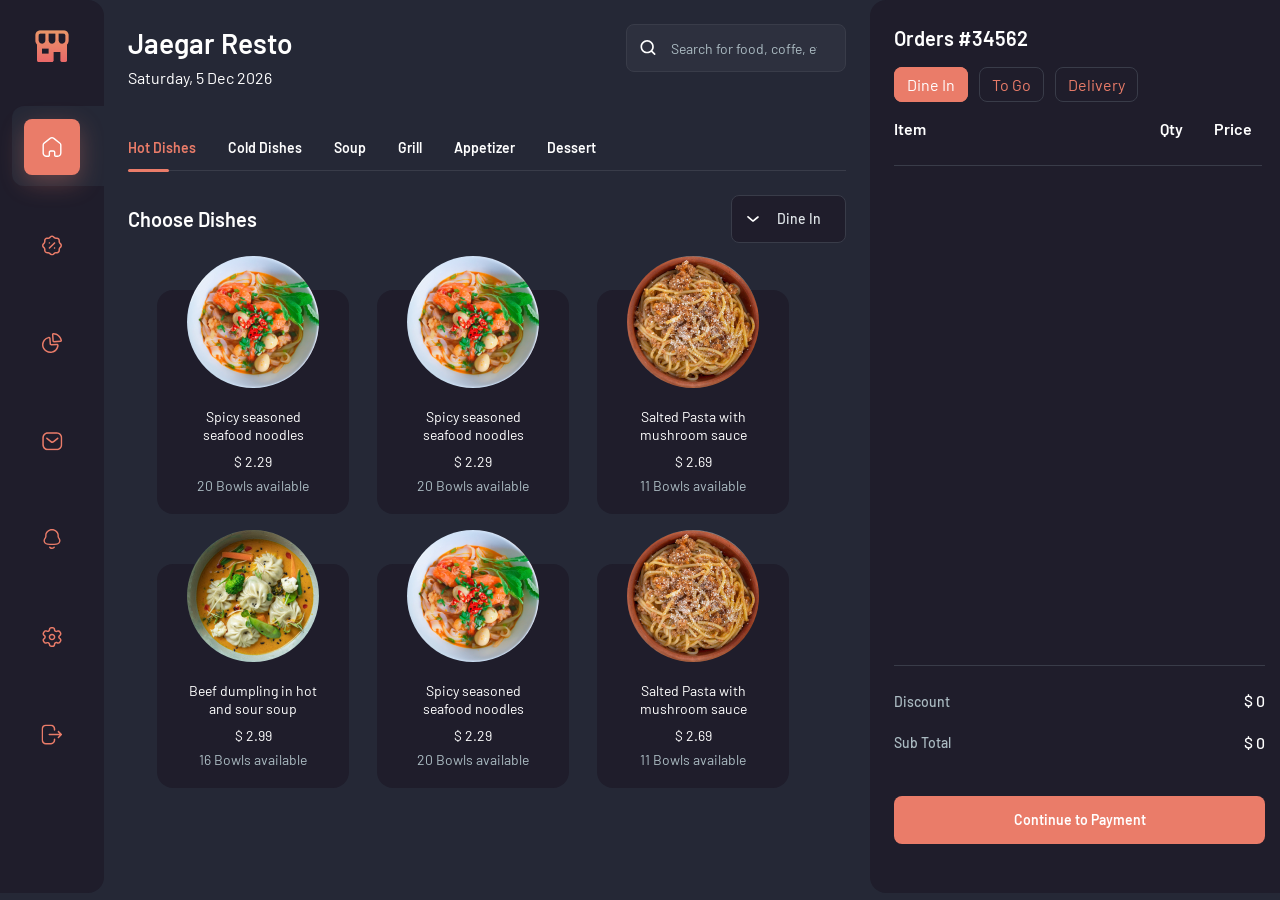
==== index.html @ 4148c961 "Add files via upload" ====
<!DOCTYPE html>
<html lang="en">

<head>
    <meta charset="UTF-8">
    <meta name="viewport" content="width=device-width, initial-scale=1.0">
    <title>Title</title>
    <link rel="stylesheet" href="https://cdnjs.cloudflare.com/ajax/libs/font-awesome/5.15.2/css/all.min.css">
    <link rel="stylesheet" href="css/style.css">
</head>

<body>
    <aside class="side-bar">
        <div id="show-menu" class="show-order__btn show-menu__btn">
            <span>Menu</span>
        </div>
        <div class="side-bar__logo">
            <a class="btn" href="#">
                <img src="images/icons/logo.png" alt="Logo">
            </a>
        </div>
        <nav class="nav">
            <ul class="nav__list">
                <li class="nav__list-item nav-active">
                    <a class="btn side-bar__btn home" href="#home">
                        <svg width="20" height="20" viewBox="0 0 20 20" fill="none" xmlns="http://www.w3.org/2000/svg">
                            <path
                                d="M7.73037 0.788355C9.00037 -0.220645 10.7804 -0.260645 12.0894 0.668355L12.2504 0.788355L18.3394 5.65935C19.0094 6.17835 19.4204 6.94936 19.4904 7.78835L19.5004 7.98935V16.0984C19.5004 18.1884 17.8494 19.8884 15.7804 19.9984H13.7904C12.8394 19.9794 12.0704 19.2394 12.0004 18.3094L11.9904 18.1684V15.3094C11.9904 14.9984 11.7594 14.7394 11.4504 14.6884L11.3604 14.6784H8.68937C8.37037 14.6884 8.11037 14.9184 8.07037 15.2184L8.06037 15.3094V18.1594C8.06037 18.2184 8.04937 18.2884 8.04037 18.3384L8.03037 18.3594L8.01937 18.4284C7.90037 19.2794 7.20037 19.9284 6.33037 19.9894L6.20037 19.9984H4.41037C2.32037 19.9984 0.610366 18.3594 0.500366 16.2984V7.98935C0.509366 7.13835 0.880366 6.34835 1.50037 5.79835L7.73037 0.788355ZM11.3804 1.87835C10.6204 1.26835 9.54037 1.23935 8.74037 1.76835L8.58937 1.87835L2.50937 6.77936C2.16037 7.03835 1.95037 7.42836 1.90037 7.83836L1.88937 7.99835V16.0984C1.88937 17.4284 2.92937 18.5184 4.25037 18.5984H6.20037C6.42037 18.5984 6.61037 18.4494 6.63937 18.2394L6.66037 18.0594L6.67037 18.0084V15.3094C6.67037 14.2394 7.49037 13.3694 8.54037 13.2884H11.3604C12.4294 13.2884 13.2994 14.1094 13.3804 15.1594V18.1684C13.3804 18.3784 13.5304 18.5594 13.7304 18.5984H15.5894C16.9294 18.5984 18.0194 17.5694 18.0994 16.2584L18.1104 16.0984V7.99835C18.0994 7.56936 17.9204 7.16835 17.6104 6.86935L17.4804 6.75835L11.3804 1.87835Z" />
                        </svg>
                    </a>
                </li>
                <li class="nav__list-item">
                    <a class="btn side-bar__btn discount" href="#discount">
                        <svg width="20" height="21" viewBox="0 0 20 21" fill="none" xmlns="http://www.w3.org/2000/svg">
                            <path
                                d="M11.9511 1.71645L12.1334 1.88645L12.8522 2.6052C13.0991 2.85092 13.4229 3.00242 13.7674 3.03646L13.9161 3.04378H14.9441C16.5479 3.04378 17.8594 4.29795 17.951 5.87883L17.9561 6.05578V7.08278C17.9561 7.43258 18.0767 7.76886 18.2943 8.03624L18.3934 8.14645L19.1122 8.86525C20.2437 9.99165 20.2943 11.7929 19.2577 12.98L19.1224 13.1251L18.3941 13.8535C18.1491 14.099 17.9975 14.4231 17.9634 14.7672L17.9561 14.9158V15.9448C17.9561 17.5485 16.702 18.8591 15.1211 18.9507L14.9441 18.9558H13.9161C13.5676 18.9558 13.2309 19.0769 12.9633 19.2951L12.8531 19.3945L12.1352 20.1113C11.01 21.2442 9.20745 21.2944 8.01992 20.2574L7.86577 20.1131L7.14866 19.396C6.90027 19.1494 6.57583 18.9973 6.23232 18.9631L6.0841 18.9558H5.0551C3.45197 18.9558 2.14083 17.7023 2.04922 16.1217L2.0441 15.9448V14.9158C2.0441 14.5678 1.92281 14.2308 1.70472 13.9637L1.60541 13.8537L0.888277 13.1356C-0.244298 12.0094 -0.294536 10.2068 0.742484 9.02044L0.877774 8.87545L1.60389 8.14834C1.85084 7.89963 2.00267 7.57581 2.03676 7.23146L2.0441 7.08278V6.05578L2.04922 5.87885C2.13744 4.35668 3.3566 3.13715 4.87824 3.0489L5.0551 3.04378H6.0841C6.43259 3.04378 6.76936 2.9229 7.0364 2.70572L7.14641 2.60682L7.86457 1.88765C8.99094 0.756177 10.7934 0.706363 11.9511 1.71645ZM9.04152 2.84256L8.9268 2.94674L8.20555 3.66899C7.6883 4.18258 7.00418 4.48966 6.28193 4.53727L6.0841 4.54378H5.0551C4.26754 4.54378 3.61982 5.14793 3.55028 5.91821L3.5441 6.05578V7.08278C3.5441 7.81195 3.2795 8.5131 2.80221 9.06116L2.6668 9.20674L1.93963 9.93491C1.38782 10.4892 1.35569 11.3649 1.84334 11.9589L1.9478 12.0738L2.66706 12.7941C3.18147 13.3097 3.48976 13.995 3.53756 14.7178L3.5441 14.9158V15.9448C3.5441 16.7328 4.14781 17.3801 4.91762 17.4496L5.0551 17.4558H6.0841C6.81189 17.4558 7.51365 17.7207 8.06183 18.198L8.20743 18.3335L8.93075 19.0568C9.48896 19.6119 10.3649 19.6442 10.9584 19.1565L11.0731 19.0521L11.794 18.3322C12.3107 17.8179 12.9952 17.5101 13.7181 17.4623L13.9161 17.4558H14.9441C15.7328 17.4558 16.3804 16.8524 16.4499 16.0823L16.4561 15.9448V14.9158C16.4561 14.1869 16.7209 13.4839 17.1976 12.9383L17.3328 12.7935L18.0603 12.066C18.6121 11.511 18.644 10.6358 18.1571 10.0419L18.0528 9.92711L17.3309 9.20523C16.817 8.68765 16.5102 8.00422 16.4626 7.28094L16.4561 7.08278V6.05578C16.4561 5.26737 15.852 4.61951 15.0817 4.54996L14.9441 4.54378H13.9161C13.1869 4.54378 12.4849 4.27939 11.938 3.80243L11.7928 3.66711L11.1048 2.97734L11.065 2.94031C10.5107 2.38855 9.63484 2.35624 9.04152 2.84256ZM13.0965 13.0424C13.1665 13.1124 13.2265 13.1924 13.2665 13.2824C13.2965 13.3724 13.3165 13.4724 13.3165 13.5724C13.3165 13.6734 13.2965 13.7624 13.2665 13.8524C13.2265 13.9424 13.1665 14.0324 13.0965 14.1024C12.9565 14.2424 12.7665 14.3224 12.5665 14.3224C12.3665 14.3224 12.1765 14.2424 12.0365 14.1024C11.9665 14.0324 11.9165 13.9424 11.8765 13.8524C11.8365 13.7624 11.8165 13.6734 11.8165 13.5724C11.8165 13.4724 11.8365 13.3724 11.8765 13.2824C11.9165 13.1924 11.9665 13.1124 12.0365 13.0424C12.3165 12.7624 12.8165 12.7624 13.0965 13.0424ZM13.1001 7.89915C13.3664 8.16542 13.3906 8.58208 13.1728 8.87569L13.1001 8.95981L7.96013 14.0998C7.66724 14.3927 7.19237 14.3927 6.89947 14.0998C6.63321 13.8335 6.609 13.4169 6.82686 13.1233L6.89947 13.0392L12.0395 7.89915C12.3324 7.60626 12.8072 7.60626 13.1001 7.89915ZM7.9564 7.90278C8.09641 8.04178 8.1764 8.23278 8.1764 8.43278C8.1764 8.53278 8.1664 8.62178 8.1264 8.71278C8.0864 8.80278 8.0264 8.88278 7.9564 8.96278C7.8864 9.03278 7.8064 9.08178 7.7164 9.12178C7.6264 9.16178 7.5264 9.18278 7.4264 9.18278C7.3264 9.18278 7.2364 9.16178 7.1464 9.12178C7.0564 9.08178 6.9664 9.03278 6.8964 8.96278C6.8264 8.88278 6.7764 8.80278 6.7364 8.71278C6.6964 8.62178 6.6764 8.53278 6.6764 8.43278C6.6764 8.33178 6.6964 8.23278 6.7364 8.14278C6.7764 8.05278 6.8264 7.96278 6.8964 7.90278C7.1864 7.62178 7.6764 7.62178 7.9564 7.90278Z" />
                        </svg>
                    </a>
                </li>
                <li class="nav__list-item">
                    <a class="btn side-bar__btn dashboard" href="#dashboard">
                        <svg width="20" height="20" viewBox="0 0 20 20" fill="none" xmlns="http://www.w3.org/2000/svg">
                            <path
                                d="M8.49776 4.7606C8.58545 4.93485 8.63817 5.12392 8.65332 5.32102L9.04185 10.8095C9.04706 10.8847 9.08269 10.9548 9.14085 11.0042C9.18448 11.0413 9.23808 11.0645 9.29801 11.0712L9.35991 11.0724L14.9341 10.7366C15.3867 10.71 15.8305 10.8675 16.1604 11.1719C16.4902 11.4763 16.6768 11.9004 16.6744 12.3912C16.4265 16.0037 13.773 19.0237 10.159 19.8065C6.54503 20.5893 2.83611 18.9474 1.05781 15.7848C0.582292 14.9695 0.261779 14.0778 0.113798 13.1749L0.0664268 12.8359C0.0253023 12.5821 0.00319023 12.3257 0 12.0795L0.00311369 11.8372C0.0133983 8.06546 2.66156 4.80403 6.38809 3.92434L6.64383 3.86807L6.7814 3.84532C7.502 3.74681 8.21097 4.12453 8.49776 4.7606ZM7.01643 5.27813L6.93217 5.28772L6.70369 5.33933C3.73526 6.05477 1.6062 8.61031 1.48796 11.621L1.4828 11.8661C1.47569 12.0525 1.4825 12.2392 1.50499 12.4378L1.53277 12.6408C1.63212 13.495 1.90795 14.3206 2.34914 15.0772C3.81632 17.6863 6.86669 19.0367 9.839 18.3929C12.8113 17.7491 14.9936 15.2653 15.1958 12.3414C15.1958 12.2974 15.1774 12.2552 15.1446 12.225C15.1228 12.2049 15.0959 12.1912 15.0675 12.1851L15.024 12.1817L9.45904 12.5169C8.98938 12.5503 8.52549 12.3992 8.17003 12.0971C7.81456 11.7951 7.59684 11.3669 7.56522 10.91L7.17702 5.42617C7.17632 5.41708 7.17385 5.40822 7.15682 5.37299C7.1315 5.31695 7.07648 5.28131 7.01643 5.27813ZM11.423 0.00105033C15.7084 0.122269 19.3029 3.20162 19.9904 7.34084L20 7.4567L19.9977 7.65855C19.9737 7.95621 19.8538 8.23931 19.6545 8.46677C19.4041 8.75241 19.0477 8.92862 18.6588 8.95674L12.0133 9.39005C11.1615 9.43818 10.4295 8.80509 10.3741 7.97348L9.92986 1.44914L9.9349 1.30295L9.95698 1.13824C10.0162 0.84619 10.1684 0.579378 10.3925 0.376428C10.6739 0.121564 11.0474 -0.0133911 11.423 0.00105033ZM11.4113 1.44902L11.8511 7.87814C11.8537 7.91719 11.888 7.94688 11.9214 7.94502L18.5182 7.51352L18.4854 7.33352C17.8318 4.0802 15.0119 1.66443 11.6287 1.45932L11.4113 1.44902Z" />
                        </svg>
                    </a>
                </li>
                <li class="nav__list-item">
                    <a class="btn side-bar__btn mail" href="#mail">
                        <svg width="21" height="19" viewBox="0 0 21 19" fill="none" xmlns="http://www.w3.org/2000/svg">
                            <path
                                d="M15.3212 0.758057C16.8351 0.775107 18.2761 1.41599 19.3085 2.5315C20.3408 3.64701 20.8745 5.13976 20.7865 6.61703L20.7852 12.854C20.8745 14.3763 20.3408 15.8691 19.3085 16.9846C18.2761 18.1001 16.8351 18.741 15.3127 18.7581H6.25208C3.08255 18.7581 0.795898 16.1965 0.795898 12.8991V6.61703C0.795898 3.31957 3.08255 0.758057 6.25208 0.758057H15.3212ZM15.3043 2.28644H6.25208C3.95869 2.28644 2.31334 4.12961 2.31334 6.61703V12.8991C2.31334 15.3865 3.95869 17.2297 6.25208 17.2297H15.3043C16.4032 17.2173 17.4491 16.7521 18.1985 15.9424C18.9479 15.1327 19.3352 14.0492 19.2691 12.8991L19.2704 6.57194C19.3352 5.46693 18.9479 4.38339 18.1985 3.57368C17.4491 2.76397 16.4032 2.29878 15.3043 2.28644ZM16.8199 6.39642C17.058 6.69598 17.0359 7.12067 16.7841 7.39357L16.7017 7.47061L12.5947 10.7817C11.5972 11.5648 10.219 11.6039 9.17894 10.8956L9.01763 10.7775L4.88316 7.47259C4.55494 7.21022 4.50002 6.72952 4.76051 6.39891C4.99731 6.09837 5.41326 6.02533 5.73353 6.21166L5.82647 6.27537L9.95571 9.57618C10.4187 9.93964 11.0534 9.9676 11.5367 9.66487L11.6542 9.5823L15.7535 6.27736C16.0806 6.01361 16.5581 6.06692 16.8199 6.39642Z" />
                        </svg>
                    </a>
                </li>
                <li class="nav__list-item">
                    <a class="btn side-bar__btn notification" href="#notification">
                        <svg width="18" height="20" viewBox="0 0 18 20" fill="none" xmlns="http://www.w3.org/2000/svg">
                            <path
                                d="M11.608 17.6906C11.9045 17.9321 11.9515 18.3713 11.7129 18.6715C11.5366 18.8935 11.3327 19.0922 11.1167 19.255C10.3891 19.826 9.46401 20.0849 8.5453 19.9754C7.62578 19.8659 6.787 19.3962 6.21459 18.6689C5.9774 18.3676 6.02646 17.9286 6.32418 17.6885C6.62189 17.4484 7.05551 17.4981 7.29271 17.7995C7.63792 18.2381 8.14669 18.523 8.7064 18.5896C9.26691 18.6564 9.83075 18.4986 10.2826 18.1443C10.4158 18.0437 10.5355 17.927 10.6389 17.7969C10.8775 17.4967 11.3114 17.4491 11.608 17.6906ZM2.15213 6.99974L2.16444 6.40391C2.17324 6.14906 2.18686 5.91248 2.20685 5.68096C2.50654 2.44456 5.59565 0 8.96479 0H9.03612C12.4034 0 15.4934 2.44285 15.8034 5.68536C15.8212 5.89148 15.8288 6.07458 15.8311 6.33206L15.832 7.11982C15.8327 7.19158 15.8339 7.25469 15.8358 7.31353L15.845 7.50977L15.8896 7.69688C16.0303 8.21802 16.2776 8.70525 16.6162 9.12821L16.7669 9.30546L16.8286 9.38467C17.2348 9.99168 17.4668 10.698 17.5 11.4587L17.499 11.862C17.4707 12.763 17.1399 13.6331 16.5338 14.3582C15.7311 15.2101 14.6434 15.7393 13.4873 15.8457C10.502 16.1699 7.49 16.1699 4.51296 15.8466C3.34896 15.7346 2.26444 15.2069 1.42663 14.3223C0.808819 13.5691 0.480415 12.6208 0.500904 11.6624L0.50175 11.4242C0.537443 10.6955 0.768036 9.98985 1.16936 9.3802L1.23653 9.29378C1.70525 8.77993 2.02569 8.15105 2.16473 7.47306L2.14969 7.53395L2.15213 6.99974ZM9.03612 1.39535H8.96479C6.26651 1.39535 3.80804 3.34087 3.57967 5.80678C3.56798 5.94228 3.55866 6.08207 3.55137 6.2292L3.53532 6.69559L3.52879 7.61486L3.51441 7.75667C3.32444 8.68301 2.88728 9.54093 2.24929 10.2404L2.29856 10.1833L2.21045 10.3291C2.04539 10.6265 1.9389 10.9495 1.89682 11.2682L1.87935 11.4587L1.87919 11.6774C1.86568 12.3142 2.08086 12.9356 2.45369 13.3931C3.02881 13.9985 3.80682 14.377 4.65168 14.4583C7.53928 14.7719 10.4527 14.7719 13.3514 14.4572C14.1871 14.3802 14.9645 14.002 15.5084 13.4267C15.92 12.933 16.1375 12.3097 16.1216 11.6536L16.1224 11.4901C16.1013 11.0186 15.951 10.5613 15.6873 10.1672L15.7026 10.1926L15.5647 10.0309C15.0893 9.44409 14.744 8.76351 14.5517 8.03396L14.4868 7.75818L14.4739 7.66551C14.4642 7.53013 14.4585 7.40982 14.4555 7.26514L14.4528 6.3605C14.4509 6.13044 14.4447 5.97558 14.4307 5.81326C14.1944 3.34075 11.7336 1.39535 9.03612 1.39535Z" />
                        </svg>
                    </a>
                </li>
                <li class="nav__list-item">
                    <a class="btn side-bar__btn settings" href="#settings">
                        <svg width="20" height="20" viewBox="0 0 20 20" fill="none" xmlns="http://www.w3.org/2000/svg">
                            <path
                                d="M10.6161 2.17992e-07C11.3251 -0.000285658 12.0041 0.280614 12.4983 0.77871C12.9925 1.27681 13.2599 1.94968 13.2383 2.57766L13.2468 2.72535C13.2641 2.87079 13.3124 3.01116 13.3908 3.14054C13.5435 3.39567 13.7935 3.58081 14.0857 3.65514C14.3779 3.72947 14.6882 3.68688 14.9821 3.51839L15.146 3.4355C16.3759 2.86897 17.8511 3.31918 18.5333 4.47928L19.1465 5.52174C19.1627 5.54922 19.1769 5.57762 19.1892 5.60674L19.2461 5.71842C19.7945 6.86519 19.4043 8.22927 18.3624 8.92228L18.1051 9.08068C17.9706 9.17256 17.8585 9.29258 17.7742 9.43678C17.6218 9.69291 17.58 9.99795 17.658 10.2844C17.736 10.5708 17.9272 10.8149 18.2174 10.9793L18.3843 11.0841C18.8887 11.4297 19.253 11.9391 19.4119 12.523C19.5912 13.1817 19.495 13.8833 19.1399 14.4804L18.4803 15.557L18.3808 15.7089C17.6058 16.8008 16.1011 17.1344 14.9527 16.485L14.8166 16.4163C14.6746 16.3541 14.5214 16.3199 14.382 16.316C14.0786 16.3146 13.7872 16.432 13.5727 16.6422C13.3582 16.8524 13.2383 17.1379 13.2391 17.4698L13.231 17.6414C13.12 18.9703 11.9845 20 10.6164 20H9.38106C7.93219 20 6.75765 18.8493 6.75912 17.4753L6.75063 17.3277C6.73337 17.1822 6.68504 17.0418 6.6027 16.9057C6.45336 16.65 6.20591 16.4633 5.91538 16.3871C5.62484 16.3109 5.31529 16.3516 5.01565 16.5213L4.83762 16.6084C4.2746 16.8565 3.63953 16.9023 3.04445 16.7366C2.37306 16.5497 1.80539 16.1083 1.47412 15.5224L0.83679 14.4442L0.751966 14.2844C0.171573 13.0841 0.626514 11.6412 1.78115 10.9875L1.88645 10.9228C2.19491 10.7137 2.37987 10.3688 2.37987 10C2.37987 9.59896 2.16149 9.22838 1.77948 9.01151L1.62449 8.91408C0.510007 8.15476 0.169493 6.68049 0.859895 5.50696L1.50918 4.46166C2.23128 3.23376 3.83155 2.81017 5.06235 3.50171L5.19559 3.5713C5.33141 3.63238 5.47895 3.6648 5.62101 3.66628C6.24742 3.66634 6.75775 3.17352 6.76724 2.54181L6.77575 2.3478C6.82704 1.74716 7.09307 1.1827 7.52796 0.754574C8.01861 0.27155 8.6855 2.17992e-07 9.38106 2.17992e-07H10.6161ZM10.6164 1.44774H9.38106C9.07863 1.44774 8.78866 1.56581 8.57533 1.77582C8.38625 1.96196 8.27058 2.20741 8.25028 2.43661L8.23685 2.7415C8.13339 4.07087 6.99969 5.11416 5.61326 5.11398C5.25588 5.11034 4.90355 5.03293 4.54427 4.87026L4.3519 4.77085C3.8038 4.46315 3.1049 4.64815 2.78057 5.19925L2.13128 6.24455C1.83377 6.75044 1.98256 7.39466 2.44324 7.70925L2.70395 7.871C3.42196 8.34666 3.85754 9.14295 3.85754 10C3.85754 10.8446 3.43413 11.634 2.70219 12.1296L2.54639 12.2256C2.03354 12.5163 1.83562 13.144 2.07398 13.6383L2.13027 13.7449L2.75952 14.8084C2.90728 15.0696 3.1552 15.2624 3.44842 15.344C3.70831 15.4164 3.98569 15.3964 4.20208 15.3018L4.3108 15.2497C4.91096 14.9066 5.62614 14.8126 6.29737 14.9886C6.96861 15.1645 7.54028 15.5959 7.87937 16.1768C8.06179 16.478 8.17721 16.8132 8.2219 17.1985L8.24205 17.552C8.30426 18.1145 8.79047 18.5523 9.38106 18.5523H10.6164C11.2137 18.5523 11.7099 18.1023 11.7565 17.5511L11.7621 17.4421C11.7588 16.7585 12.0345 16.1019 12.5279 15.6185C13.0212 15.1351 13.6914 14.865 14.4053 14.8686C14.7556 14.8778 15.1004 14.9547 15.4528 15.11L15.7687 15.2682C16.2647 15.4814 16.8529 15.3258 17.1511 14.9067L17.2236 14.7957L17.868 13.7436C18.0203 13.4875 18.0621 13.1824 17.9841 12.896C17.915 12.6422 17.7566 12.4207 17.5645 12.2882L17.2922 12.1195C16.7716 11.7748 16.3932 11.2563 16.2302 10.6574C16.0509 9.99866 16.1471 9.29707 16.4946 8.71262C16.6849 8.38716 16.9464 8.10733 17.2873 7.87532L17.448 7.77613C17.9601 7.4827 18.1578 6.85504 17.9212 6.35884L17.8505 6.22529L17.8378 6.19726L17.253 5.20208C16.9764 4.73175 16.4008 4.52853 15.9125 4.6891L15.8015 4.73265L15.6983 4.78415C15.1001 5.12941 14.3863 5.22736 13.7143 5.05641C13.0423 4.88546 12.4673 4.45965 12.1181 3.87616C11.9357 3.57504 11.8203 3.23984 11.7756 2.85454L11.7624 2.60249C11.7713 2.29923 11.6546 2.00536 11.4387 1.78783C11.2229 1.57029 10.9264 1.44774 10.6164 1.44774ZM10.0032 6.73182C11.8455 6.73182 13.339 8.19503 13.339 10C13.339 11.805 11.8455 13.2682 10.0032 13.2682C8.16095 13.2682 6.66748 11.805 6.66748 10C6.66748 8.19503 8.16095 6.73182 10.0032 6.73182ZM10.0032 8.17956C8.97705 8.17956 8.14516 8.9946 8.14516 10C8.14516 11.0054 8.97705 11.8204 10.0032 11.8204C11.0294 11.8204 11.8613 11.0054 11.8613 10C11.8613 8.9946 11.0294 8.17956 10.0032 8.17956Z" />
                        </svg>
                    </a>
                </li>
                <li class="nav__list-item">
                    <a class="btn side-bar__btn logout" href="#logout">
                        <svg width="21" height="21" viewBox="0 0 21 21" fill="none" xmlns="http://www.w3.org/2000/svg">
                            <path
                                d="M9.33097 0.0214844C11.7102 0.0214844 13.6521 1.89542 13.7611 4.24772L13.766 4.45648V5.38948C13.766 5.8037 13.4302 6.13948 13.016 6.13948C12.6363 6.13948 12.3225 5.85733 12.2728 5.49125L12.266 5.38948V4.45648C12.266 2.89358 11.044 1.61575 9.50341 1.52647L9.33097 1.52148H4.45597C2.89392 1.52148 1.61623 2.74362 1.52696 4.28406L1.52197 4.45648V15.5865C1.52197 17.1493 2.74388 18.4272 4.28363 18.5165L4.45597 18.5215H9.34097C10.8983 18.5215 12.172 17.3039 12.261 15.7693L12.266 15.5975V14.6545C12.266 14.2403 12.6018 13.9045 13.016 13.9045C13.3957 13.9045 13.7095 14.1866 13.7591 14.5527L13.766 14.6545V15.5975C13.766 17.9687 11.8992 19.9046 9.55533 20.0164L9.34097 20.0215H4.45597C2.07753 20.0215 0.135813 18.1474 0.0267998 15.7952L0.0219727 15.5865V4.45648C0.0219727 2.07743 1.89573 0.135347 4.24728 0.0263125L4.45597 0.0214844H9.33097ZM17.326 6.50234L17.4103 6.57478L20.3383 9.48978C20.3647 9.51594 20.3878 9.54256 20.409 9.57073L20.3383 9.48978C20.3689 9.52019 20.3963 9.55258 20.4205 9.58653C20.4376 9.61028 20.4533 9.63538 20.4676 9.66142C20.4702 9.66648 20.4728 9.67145 20.4754 9.67645C20.4881 9.70042 20.4993 9.72529 20.5092 9.75084C20.5132 9.76202 20.5173 9.77334 20.5211 9.78473C20.5284 9.80575 20.5345 9.8274 20.5397 9.84942C20.5421 9.86118 20.5445 9.87286 20.5467 9.88457C20.5508 9.90501 20.5538 9.9261 20.5559 9.94745C20.557 9.96231 20.558 9.97701 20.5586 9.99174C20.5593 10.0016 20.5595 10.0115 20.5595 10.0214L20.5586 10.0497C20.5581 10.0651 20.557 10.0805 20.5555 10.0958L20.5595 10.0214C20.5595 10.0682 20.5552 10.1141 20.547 10.1585C20.5445 10.1696 20.5421 10.1814 20.5394 10.193C20.5343 10.2162 20.5279 10.2387 20.5205 10.2607C20.5167 10.2709 20.513 10.2813 20.509 10.2915C20.4997 10.3164 20.4889 10.3405 20.4769 10.3639C20.4739 10.3692 20.4708 10.3751 20.4675 10.381C20.4331 10.4443 20.39 10.5015 20.3398 10.5517L20.3384 10.5527L17.4104 13.4687C17.1169 13.761 16.642 13.76 16.3498 13.4665C16.084 13.1997 16.0607 12.783 16.2791 12.4898L16.3519 12.4059L17.991 10.7705L7.76847 10.7714C7.35426 10.7714 7.01847 10.4356 7.01847 10.0214C7.01847 9.64169 7.30063 9.32789 7.6667 9.27823L7.76847 9.27139L17.993 9.27048L16.352 7.63779C16.0852 7.37212 16.06 6.95551 16.2772 6.66142L16.3497 6.57714C16.6153 6.31028 17.0319 6.28514 17.326 6.50234Z" />
                        </svg>
                    </a>
                </li>
            </ul>
        </nav>
    </aside>
    <main class="main">
        <div class="main__container">
            <div class="overlay">
            </div>
            <section class="main-home">
                <div class="main-home__wrapper">
                    <header class="header">
                        <div class="header__top">
                            <div class="header-info">
                                <h1 class="title">
                                    Jaegar Resto
                                </h1>
                                <p class="date" id="date">
                                    Tuesday, 2 Feb 2021
                                </p>
                            </div>
                            <div class="search-bar">
                                <input class="form-element" id="search" type="search"
                                    placeholder="Search for food, coffe, etc...">
                                <label for="search">
                                    <svg width="16" height="15" viewBox="0 0 16 15" fill="none" xmlns="http://www.w3.org/2000/svg">
                                        <path fill-rule="evenodd" clip-rule="evenodd" d="M2.16667 6.66667C2.16667 3.90917 4.40917 1.66667 7.16667 1.66667C9.92417 1.66667 12.1667 3.90917 12.1667 6.66667C12.1667 9.42417 9.92417 11.6667 7.16667 11.6667C4.40917 11.6667 2.16667 9.42417 2.16667 6.66667ZM15.2558 13.5775L12.4267 10.7475C13.3042 9.61917 13.8333 8.205 13.8333 6.66667C13.8333 2.99083 10.8425 0 7.16667 0C3.49083 0 0.5 2.99083 0.5 6.66667C0.5 10.3425 3.49083 13.3333 7.16667 13.3333C8.705 13.3333 10.1192 12.8042 11.2475 11.9267L14.0775 14.7558C14.24 14.9183 14.4533 15 14.6667 15C14.88 15 15.0933 14.9183 15.2558 14.7558C15.5817 14.43 15.5817 13.9033 15.2558 13.5775Z"/>
                                    </svg>
                                </label>
                            </div>
                        </div>
                    </header>
                    <div class="tabs__wrapper">
                        <ul class="home-tabs">
                            <li class="home-tab tab-active" data-type="hot">
                                Hot Dishes
                            </li>
                            <li class="home-tab" data-type="cold">
                                Cold Dishes
                            </li>
                            <li class="home-tab" data-type="soup">
                                Soup
                            </li>
                            <li class="home-tab" data-type="grill">
                                Grill
                            </li>
                            <li class="home-tab" data-type="appetizer">
                                Appetizer
                            </li>
                            <li class="home-tab" data-type="dessert">
                                Dessert
                            </li>
                        </ul>
                    </div>

                    <div class="main-content__top">
                        <h2 class="main-content__title">
                            Choose Dishes
                        </h2>
                        <div class="dropdown menu-dropdown">
                            <button id="menu-dropdown" class="dropdown-btn form-element">
                                <svg width="12" height="6" viewBox="0 0 12 6" fill="none"
                                    xmlns="http://www.w3.org/2000/svg">
                                    <path fill-rule="evenodd" clip-rule="evenodd"
                                        d="M5.99976 5.83328C5.80976 5.83328 5.62059 5.76911 5.46643 5.63995L0.466428 1.47328C0.113095 1.17911 0.0647615 0.653279 0.359761 0.299946C0.653928 -0.0533876 1.17893 -0.100888 1.53309 0.193279L6.00893 3.92328L10.4773 0.327446C10.8356 0.0391124 11.3606 0.0957791 11.6489 0.454113C11.9373 0.812446 11.8806 1.33661 11.5223 1.62578L6.52226 5.64911C6.36976 5.77161 6.18476 5.83328 5.99976 5.83328Z" />
                                </svg>
                                <span>Dine In</span>
                            </button>
                            <div class="dropdown__content">
                                <button class="dropdown__item">Dine In</button>
                                <button class="dropdown__item">To Go</button>
                                <button class="dropdown__item">Delivery</button>
                            </div>
                        </div>
                    </div>
                    <div class="main-content__bottom" id="content">
                        <div class="content-card" data-art="101">
                            <img src="images/card-1.png" alt="food">
                            <h3 class="card-title">Spicy seasoned seafood noodles</h3>
                            <p class="card-price">$ 2.29</p>
                            <div class="card-left"><span>20</span> Bowls available</div>
                            <button class="btn content-card__btn content-card__btn-add">Add to order</button>
                        </div>
                        <div class="content-card" data-art="101">
                            <img src="images/card-1.png" alt="food">
                            <h3 class="card-title">Spicy seasoned seafood noodles</h3>
                            <p class="card-price">$ 2.29</p>
                            <div class="card-left"><span>20</span> Bowls available</div>
                            <button class="btn content-card__btn content-card__btn-add">Add to order</button>
                        </div>
                        <div class="content-card" data-art="201">
                            <img src="images/card-2.png" alt="food">
                            <h3 class="card-title">Salted Pasta with mushroom sauce</h3>
                            <p class="card-price">$ 2.69</p>
                            <div class="card-left"><span>11</span> Bowls available</div>
                            <button class="btn content-card__btn content-card__btn-add">Add to order</button>
                        </div>
                        <div class="content-card" data-art="301">
                            <img src="images/card-3.png" alt="food">
                            <h3 class="card-title">Beef dumpling in hot and sour soup</h3>
                            <p class="card-price">$ 2.99</p>
                            <div class="card-left"><span>16</span> Bowls available</div>
                            <button class="btn content-card__btn content-card__btn-add">Add to order</button>
                        </div>
                        <div class="content-card" data-art="101">
                            <img src="images/card-1.png" alt="food">
                            <h3 class="card-title">Spicy seasoned seafood noodles</h3>
                            <p class="card-price">$ 2.29</p>
                            <div class="card-left"><span>20</span> Bowls available</div>
                            <button class="btn content-card__btn content-card__btn-add">Add to order</button>
                        </div>
                        <div class="content-card" data-art="201">
                            <img src="images/card-2.png" alt="food">
                            <h3 class="card-title">Salted Pasta with mushroom sauce</h3>
                            <p class="card-price">$ 2.69</p>
                            <div class="card-left"><span>11</span> Bowls available</div>
                            <button class="btn content-card__btn content-card__btn-add">Add to order</button>
                        </div>
                        <div class="content-card" data-art="301">
                            <img src="images/card-3.png" alt="food">
                            <h3 class="card-title">Beef dumpling in hot and sour soup</h3>
                            <p class="card-price">$ 2.99</p>
                            <div class="card-left"><span>16</span> Bowls available</div>
                            <button class="btn content-card__btn content-card__btn-add">Add to order</button>
                        </div>
                        <div class="content-card" data-art="101">
                            <img src="images/card-1.png" alt="food">
                            <h3 class="card-title">Spicy seasoned seafood noodles</h3>
                            <p class="card-price">$ 2.29</p>
                            <div class="card-left"><span>20</span> Bowls available</div>
                            <button class="btn content-card__btn content-card__btn-add">Add to order</button>
                        </div>
                        <div class="content-card" data-art="201">
                            <img src="images/card-2.png" alt="food">
                            <h3 class="card-title">Salted Pasta with mushroom sauce</h3>
                            <p class="card-price">$ 2.69</p>
                            <div class="card-left"><span>11</span> Bowls available</div>
                            <button class="btn content-card__btn content-card__btn-add">Add to order</button>
                        </div>
                        <div class="content-card" data-art="301">
                            <img src="images/card-3.png" alt="food">
                            <h3 class="card-title">Beef dumpling in hot and sour soup</h3>
                            <p class="card-price">$ 2.99</p>
                            <div class="card-left"><span>16</span> Bowls available</div>
                            <button class="btn content-card__btn content-card__btn-add">Add to order</button>
                        </div>
                    </div>
                </div>
                <div class="order">
                    <div id="show-order" class="show-order__btn">
                        <span>My Order</span>
                    </div>
                    <div class="order__wrapper">
                        <div class="order__header">
                            <div id="order__header-title" class="order__header-title">
                                Orders #34562
                            </div>
                            <form class="order__header-selectors">
                                <label class="order__header-selector">
                                    <input type="radio" name="orderType" data-order-type="Dine In" checked>
                                    <span class="btn order-selector__btn">Dine In</span>
                                </label>
                                <label class="order__header-selector">
                                    <input type="radio" data-order-type="To Go" name="orderType">
                                    <span class="btn order-selector__btn">To Go</span>
                                </label>
                                <label class="order__header-selector">
                                    <input type="radio" data-order-type="Delivery" name="orderType">
                                    <span class="btn order-selector__btn">Delivery</span>
                                </label>
                            </form>
                            <div class="order__header-names">
                                <p class="order__header-name">Item</p>
                                <p class="order__header-name">Qty</p>
                                <p class="order__header-name">Price</p>
                            </div>
                        </div>

                        <div class="order__header order__header-payment">
                            <h2 class="order__header-title">
                                Confirmation
                            </h2>
                            <h2 class="order__header-subtitle">
                                Orders #34562
                            </h2>
                        </div>

                        <ul class="order-content">
                            <!-- <li class="order-content__item">
                                <div class="order-content__item-left">
                                    <div class="order-content__item-inner">
                                        <div class="order-content__item-info">
                                            <img src="images/card-1.png" alt="">
                                            <h3 class="order-content__item-info__title">
                                                Spicy seasoned sea...
                                            </h3>
                                            <small class="order-content__item-info__price">
                                                $ 2.29
                                            </small>
                                        </div>
                                        <div class="form-element order-content__item-capacity">
                                            2
                                        </div>
                                    </div>
                                    <div class="order-content__item-notice">
                                        <textarea class="form-element" type="text"
                                            placeholder="Order Note..."></textarea>
                                    </div>
                                </div>
                                <div class="order-content__item-right">
                                    <p class="order-content__item-total">
                                        $ 4,58
                                    </p>
                                    <button class="btn delete-btn">
                                        <svg width="16" height="18" viewBox="0 0 16 18" fill="none"
                                            xmlns="http://www.w3.org/2000/svg">
                                            <path
                                                d="M13.7325 6.26564L13.8153 6.26677C14.1229 6.2922 14.3587 6.54759 14.375 6.855L14.3671 7.02641L14.105 10.2358L13.8301 13.3678C13.7719 13.993 13.7198 14.5204 13.6749 14.9355C13.5187 16.3823 12.5796 17.2769 11.1638 17.3034C8.95781 17.3441 6.83731 17.3437 4.7781 17.2992C3.40331 17.2703 2.47805 16.366 2.32462 14.9414L2.21858 13.8918L2.03328 11.8558L1.84347 9.62168L1.62643 6.93986C1.59946 6.59578 1.84959 6.29442 2.18512 6.26676C2.49269 6.2414 2.76525 6.45483 2.82932 6.7556L2.85426 7.0014L3.05805 9.51556L3.28057 12.1215C3.38038 13.2496 3.46695 14.1626 3.53622 14.804C3.62365 15.6158 4.05115 16.0336 4.80343 16.0494C6.84654 16.0936 8.95123 16.094 11.1417 16.0535C11.9398 16.0386 12.374 15.6249 12.4633 14.7978L12.5689 13.7538C12.5998 13.4321 12.6328 13.0769 12.6678 12.691L12.8905 10.1281L13.1588 6.83954C13.1836 6.52414 13.4327 6.28238 13.7325 6.26564ZM1.10949 4.82428C0.772879 4.82428 0.5 4.54445 0.5 4.19926C0.5 3.88283 0.729294 3.62133 1.02679 3.57994L1.10949 3.57423H3.76476C4.0803 3.57423 4.35654 3.36602 4.45535 3.06604L4.47953 2.9734L4.68587 1.92106C4.86759 1.2241 5.45767 0.72787 6.14916 0.671902L6.27993 0.666626H9.7199C10.4229 0.666626 11.0436 1.12186 11.2826 1.82528L11.3228 1.96003L11.5203 2.97315C11.5822 3.29056 11.8354 3.52762 12.1417 3.5681L12.2351 3.57423H14.8905C15.2271 3.57423 15.5 3.85406 15.5 4.19926C15.5 4.51568 15.2707 4.77719 14.9732 4.81857L14.8905 4.82428H1.10949ZM9.7199 1.91667H6.27993C6.10892 1.91667 5.95691 2.01931 5.89377 2.14831L5.87235 2.20499L5.67483 3.21861C5.65067 3.34233 5.61566 3.46146 5.57093 3.57506L10.429 3.57522C10.4011 3.50434 10.377 3.43132 10.3569 3.35636L10.325 3.21836L10.1364 2.24396C10.0923 2.07489 9.95612 1.95111 9.79185 1.92281L9.7199 1.91667Z" />
                                        </svg>
                                    </button>
                                </div>
                            </li>
                            <li class="order-content__item">
                                <div class="order-content__item-left">
                                    <div class="order-content__item-inner">
                                        <div class="order-content__item-info">
                                            <img src="images/card-1.png" alt="">
                                            <h3 class="order-content__item-info__title">
                                                Spicy seasoned sea...
                                            </h3>
                                            <small class="order-content__item-info__price">
                                                $ 2.29
                                            </small>
                                        </div>
                                        <div class="form-element order-content__item-capacity">
                                            2
                                        </div>
                                    </div>
                                    <div class="order-content__item-notice">
                                        <textarea class="form-element" type="text"
                                            placeholder="Order Note..."></textarea>
                                    </div>
                                </div>
                                <div class="order-content__item-right">
                                    <p class="order-content__item-total">
                                        $ 4,58
                                    </p>
                                    <button class="btn delete-btn">
                                        <svg width="16" height="18" viewBox="0 0 16 18" fill="none"
                                            xmlns="http://www.w3.org/2000/svg">
                                            <path
                                                d="M13.7325 6.26564L13.8153 6.26677C14.1229 6.2922 14.3587 6.54759 14.375 6.855L14.3671 7.02641L14.105 10.2358L13.8301 13.3678C13.7719 13.993 13.7198 14.5204 13.6749 14.9355C13.5187 16.3823 12.5796 17.2769 11.1638 17.3034C8.95781 17.3441 6.83731 17.3437 4.7781 17.2992C3.40331 17.2703 2.47805 16.366 2.32462 14.9414L2.21858 13.8918L2.03328 11.8558L1.84347 9.62168L1.62643 6.93986C1.59946 6.59578 1.84959 6.29442 2.18512 6.26676C2.49269 6.2414 2.76525 6.45483 2.82932 6.7556L2.85426 7.0014L3.05805 9.51556L3.28057 12.1215C3.38038 13.2496 3.46695 14.1626 3.53622 14.804C3.62365 15.6158 4.05115 16.0336 4.80343 16.0494C6.84654 16.0936 8.95123 16.094 11.1417 16.0535C11.9398 16.0386 12.374 15.6249 12.4633 14.7978L12.5689 13.7538C12.5998 13.4321 12.6328 13.0769 12.6678 12.691L12.8905 10.1281L13.1588 6.83954C13.1836 6.52414 13.4327 6.28238 13.7325 6.26564ZM1.10949 4.82428C0.772879 4.82428 0.5 4.54445 0.5 4.19926C0.5 3.88283 0.729294 3.62133 1.02679 3.57994L1.10949 3.57423H3.76476C4.0803 3.57423 4.35654 3.36602 4.45535 3.06604L4.47953 2.9734L4.68587 1.92106C4.86759 1.2241 5.45767 0.72787 6.14916 0.671902L6.27993 0.666626H9.7199C10.4229 0.666626 11.0436 1.12186 11.2826 1.82528L11.3228 1.96003L11.5203 2.97315C11.5822 3.29056 11.8354 3.52762 12.1417 3.5681L12.2351 3.57423H14.8905C15.2271 3.57423 15.5 3.85406 15.5 4.19926C15.5 4.51568 15.2707 4.77719 14.9732 4.81857L14.8905 4.82428H1.10949ZM9.7199 1.91667H6.27993C6.10892 1.91667 5.95691 2.01931 5.89377 2.14831L5.87235 2.20499L5.67483 3.21861C5.65067 3.34233 5.61566 3.46146 5.57093 3.57506L10.429 3.57522C10.4011 3.50434 10.377 3.43132 10.3569 3.35636L10.325 3.21836L10.1364 2.24396C10.0923 2.07489 9.95612 1.95111 9.79185 1.92281L9.7199 1.91667Z" />
                                        </svg>
                                    </button>
                                </div>
                            </li>
                            <li class="order-content__item">
                                <div class="order-content__item-left">
                                    <div class="order-content__item-inner">
                                        <div class="order-content__item-info">
                                            <img src="images/card-1.png" alt="">
                                            <h3 class="order-content__item-info__title">
                                                Spicy seasoned sea...
                                            </h3>
                                            <small class="order-content__item-info__price">
                                                $ 2.29
                                            </small>
                                        </div>
                                        <div class="form-element order-content__item-capacity">
                                            2
                                        </div>
                                    </div>
                                    <div class="order-content__item-notice">
                                        <textarea class="form-element" type="text"
                                            placeholder="Order Note..."></textarea>
                                    </div>
                                </div>
                                <div class="order-content__item-right">
                                    <p class="order-content__item-total">
                                        $ 4,58
                                    </p>
                                    <button class="btn delete-btn">
                                        <svg width="16" height="18" viewBox="0 0 16 18" fill="none"
                                            xmlns="http://www.w3.org/2000/svg">
                                            <path
                                                d="M13.7325 6.26564L13.8153 6.26677C14.1229 6.2922 14.3587 6.54759 14.375 6.855L14.3671 7.02641L14.105 10.2358L13.8301 13.3678C13.7719 13.993 13.7198 14.5204 13.6749 14.9355C13.5187 16.3823 12.5796 17.2769 11.1638 17.3034C8.95781 17.3441 6.83731 17.3437 4.7781 17.2992C3.40331 17.2703 2.47805 16.366 2.32462 14.9414L2.21858 13.8918L2.03328 11.8558L1.84347 9.62168L1.62643 6.93986C1.59946 6.59578 1.84959 6.29442 2.18512 6.26676C2.49269 6.2414 2.76525 6.45483 2.82932 6.7556L2.85426 7.0014L3.05805 9.51556L3.28057 12.1215C3.38038 13.2496 3.46695 14.1626 3.53622 14.804C3.62365 15.6158 4.05115 16.0336 4.80343 16.0494C6.84654 16.0936 8.95123 16.094 11.1417 16.0535C11.9398 16.0386 12.374 15.6249 12.4633 14.7978L12.5689 13.7538C12.5998 13.4321 12.6328 13.0769 12.6678 12.691L12.8905 10.1281L13.1588 6.83954C13.1836 6.52414 13.4327 6.28238 13.7325 6.26564ZM1.10949 4.82428C0.772879 4.82428 0.5 4.54445 0.5 4.19926C0.5 3.88283 0.729294 3.62133 1.02679 3.57994L1.10949 3.57423H3.76476C4.0803 3.57423 4.35654 3.36602 4.45535 3.06604L4.47953 2.9734L4.68587 1.92106C4.86759 1.2241 5.45767 0.72787 6.14916 0.671902L6.27993 0.666626H9.7199C10.4229 0.666626 11.0436 1.12186 11.2826 1.82528L11.3228 1.96003L11.5203 2.97315C11.5822 3.29056 11.8354 3.52762 12.1417 3.5681L12.2351 3.57423H14.8905C15.2271 3.57423 15.5 3.85406 15.5 4.19926C15.5 4.51568 15.2707 4.77719 14.9732 4.81857L14.8905 4.82428H1.10949ZM9.7199 1.91667H6.27993C6.10892 1.91667 5.95691 2.01931 5.89377 2.14831L5.87235 2.20499L5.67483 3.21861C5.65067 3.34233 5.61566 3.46146 5.57093 3.57506L10.429 3.57522C10.4011 3.50434 10.377 3.43132 10.3569 3.35636L10.325 3.21836L10.1364 2.24396C10.0923 2.07489 9.95612 1.95111 9.79185 1.92281L9.7199 1.91667Z" />
                                        </svg>
                                    </button>
                                </div>
                            </li>
                            <li class="order-content__item">
                                <div class="order-content__item-left">
                                    <div class="order-content__item-inner">
                                        <div class="order-content__item-info">
                                            <img src="images/card-1.png" alt="">
                                            <h3 class="order-content__item-info__title">
                                                Spicy seasoned sea...
                                            </h3>
                                            <small class="order-content__item-info__price">
                                                $ 2.29
                                            </small>
                                        </div>
                                        <div class="form-element order-content__item-capacity">
                                            2
                                        </div>
                                    </div>
                                    <div class="order-content__item-notice">
                                        <textarea class="form-element" type="text"
                                            placeholder="Order Note..."></textarea>
                                    </div>
                                </div>
                                <div class="order-content__item-right">
                                    <p class="order-content__item-total">
                                        $ 4,58
                                    </p>
                                    <button class="btn delete-btn">
                                        <svg width="16" height="18" viewBox="0 0 16 18" fill="none"
                                            xmlns="http://www.w3.org/2000/svg">
                                            <path
                                                d="M13.7325 6.26564L13.8153 6.26677C14.1229 6.2922 14.3587 6.54759 14.375 6.855L14.3671 7.02641L14.105 10.2358L13.8301 13.3678C13.7719 13.993 13.7198 14.5204 13.6749 14.9355C13.5187 16.3823 12.5796 17.2769 11.1638 17.3034C8.95781 17.3441 6.83731 17.3437 4.7781 17.2992C3.40331 17.2703 2.47805 16.366 2.32462 14.9414L2.21858 13.8918L2.03328 11.8558L1.84347 9.62168L1.62643 6.93986C1.59946 6.59578 1.84959 6.29442 2.18512 6.26676C2.49269 6.2414 2.76525 6.45483 2.82932 6.7556L2.85426 7.0014L3.05805 9.51556L3.28057 12.1215C3.38038 13.2496 3.46695 14.1626 3.53622 14.804C3.62365 15.6158 4.05115 16.0336 4.80343 16.0494C6.84654 16.0936 8.95123 16.094 11.1417 16.0535C11.9398 16.0386 12.374 15.6249 12.4633 14.7978L12.5689 13.7538C12.5998 13.4321 12.6328 13.0769 12.6678 12.691L12.8905 10.1281L13.1588 6.83954C13.1836 6.52414 13.4327 6.28238 13.7325 6.26564ZM1.10949 4.82428C0.772879 4.82428 0.5 4.54445 0.5 4.19926C0.5 3.88283 0.729294 3.62133 1.02679 3.57994L1.10949 3.57423H3.76476C4.0803 3.57423 4.35654 3.36602 4.45535 3.06604L4.47953 2.9734L4.68587 1.92106C4.86759 1.2241 5.45767 0.72787 6.14916 0.671902L6.27993 0.666626H9.7199C10.4229 0.666626 11.0436 1.12186 11.2826 1.82528L11.3228 1.96003L11.5203 2.97315C11.5822 3.29056 11.8354 3.52762 12.1417 3.5681L12.2351 3.57423H14.8905C15.2271 3.57423 15.5 3.85406 15.5 4.19926C15.5 4.51568 15.2707 4.77719 14.9732 4.81857L14.8905 4.82428H1.10949ZM9.7199 1.91667H6.27993C6.10892 1.91667 5.95691 2.01931 5.89377 2.14831L5.87235 2.20499L5.67483 3.21861C5.65067 3.34233 5.61566 3.46146 5.57093 3.57506L10.429 3.57522C10.4011 3.50434 10.377 3.43132 10.3569 3.35636L10.325 3.21836L10.1364 2.24396C10.0923 2.07489 9.95612 1.95111 9.79185 1.92281L9.7199 1.91667Z" />
                                        </svg>
                                    </button>
                                </div>
                            </li>
                            <li class="order-content__item">
                                <div class="order-content__item-left">
                                    <div class="order-content__item-inner">
                                        <div class="order-content__item-info">
                                            <img src="images/card-1.png" alt="">
                                            <h3 class="order-content__item-info__title">
                                                Spicy seasoned sea...
                                            </h3>
                                            <small class="order-content__item-info__price">
                                                $ 2.29
                                            </small>
                                        </div>
                                        <div class="form-element order-content__item-capacity">
                                            2
                                        </div>
                                    </div>
                                    <div class="order-content__item-notice">
                                        <textarea class="form-element" type="text"
                                            placeholder="Order Note..."></textarea>
                                    </div>
                                </div>
                                <div class="order-content__item-right">
                                    <p class="order-content__item-total">
                                        $ 4,58
                                    </p>
                                    <button class="btn delete-btn">
                                        <svg width="16" height="18" viewBox="0 0 16 18" fill="none"
                                            xmlns="http://www.w3.org/2000/svg">
                                            <path
                                                d="M13.7325 6.26564L13.8153 6.26677C14.1229 6.2922 14.3587 6.54759 14.375 6.855L14.3671 7.02641L14.105 10.2358L13.8301 13.3678C13.7719 13.993 13.7198 14.5204 13.6749 14.9355C13.5187 16.3823 12.5796 17.2769 11.1638 17.3034C8.95781 17.3441 6.83731 17.3437 4.7781 17.2992C3.40331 17.2703 2.47805 16.366 2.32462 14.9414L2.21858 13.8918L2.03328 11.8558L1.84347 9.62168L1.62643 6.93986C1.59946 6.59578 1.84959 6.29442 2.18512 6.26676C2.49269 6.2414 2.76525 6.45483 2.82932 6.7556L2.85426 7.0014L3.05805 9.51556L3.28057 12.1215C3.38038 13.2496 3.46695 14.1626 3.53622 14.804C3.62365 15.6158 4.05115 16.0336 4.80343 16.0494C6.84654 16.0936 8.95123 16.094 11.1417 16.0535C11.9398 16.0386 12.374 15.6249 12.4633 14.7978L12.5689 13.7538C12.5998 13.4321 12.6328 13.0769 12.6678 12.691L12.8905 10.1281L13.1588 6.83954C13.1836 6.52414 13.4327 6.28238 13.7325 6.26564ZM1.10949 4.82428C0.772879 4.82428 0.5 4.54445 0.5 4.19926C0.5 3.88283 0.729294 3.62133 1.02679 3.57994L1.10949 3.57423H3.76476C4.0803 3.57423 4.35654 3.36602 4.45535 3.06604L4.47953 2.9734L4.68587 1.92106C4.86759 1.2241 5.45767 0.72787 6.14916 0.671902L6.27993 0.666626H9.7199C10.4229 0.666626 11.0436 1.12186 11.2826 1.82528L11.3228 1.96003L11.5203 2.97315C11.5822 3.29056 11.8354 3.52762 12.1417 3.5681L12.2351 3.57423H14.8905C15.2271 3.57423 15.5 3.85406 15.5 4.19926C15.5 4.51568 15.2707 4.77719 14.9732 4.81857L14.8905 4.82428H1.10949ZM9.7199 1.91667H6.27993C6.10892 1.91667 5.95691 2.01931 5.89377 2.14831L5.87235 2.20499L5.67483 3.21861C5.65067 3.34233 5.61566 3.46146 5.57093 3.57506L10.429 3.57522C10.4011 3.50434 10.377 3.43132 10.3569 3.35636L10.325 3.21836L10.1364 2.24396C10.0923 2.07489 9.95612 1.95111 9.79185 1.92281L9.7199 1.91667Z" />
                                        </svg>
                                    </button>
                                </div>
                            </li>
                            <li class="order-content__item">
                                <div class="order-content__item-left">
                                    <div class="order-content__item-inner">
                                        <div class="order-content__item-info">
                                            <img src="images/card-1.png" alt="">
                                            <h3 class="order-content__item-info__title">
                                                Spicy seasoned sea...
                                            </h3>
                                            <small class="order-content__item-info__price">
                                                $ 2.29
                                            </small>
                                        </div>
                                        <div class="form-element order-content__item-capacity">
                                            2
                                        </div>
                                    </div>
                                    <div class="order-content__item-notice">
                                        <textarea class="form-element" type="text"
                                            placeholder="Order Note..."></textarea>
                                    </div>
                                </div>
                                <div class="order-content__item-right">
                                    <p class="order-content__item-total">
                                        $ 4,58
                                    </p>
                                    <button class="btn delete-btn">
                                        <svg width="16" height="18" viewBox="0 0 16 18" fill="none"
                                            xmlns="http://www.w3.org/2000/svg">
                                            <path
                                                d="M13.7325 6.26564L13.8153 6.26677C14.1229 6.2922 14.3587 6.54759 14.375 6.855L14.3671 7.02641L14.105 10.2358L13.8301 13.3678C13.7719 13.993 13.7198 14.5204 13.6749 14.9355C13.5187 16.3823 12.5796 17.2769 11.1638 17.3034C8.95781 17.3441 6.83731 17.3437 4.7781 17.2992C3.40331 17.2703 2.47805 16.366 2.32462 14.9414L2.21858 13.8918L2.03328 11.8558L1.84347 9.62168L1.62643 6.93986C1.59946 6.59578 1.84959 6.29442 2.18512 6.26676C2.49269 6.2414 2.76525 6.45483 2.82932 6.7556L2.85426 7.0014L3.05805 9.51556L3.28057 12.1215C3.38038 13.2496 3.46695 14.1626 3.53622 14.804C3.62365 15.6158 4.05115 16.0336 4.80343 16.0494C6.84654 16.0936 8.95123 16.094 11.1417 16.0535C11.9398 16.0386 12.374 15.6249 12.4633 14.7978L12.5689 13.7538C12.5998 13.4321 12.6328 13.0769 12.6678 12.691L12.8905 10.1281L13.1588 6.83954C13.1836 6.52414 13.4327 6.28238 13.7325 6.26564ZM1.10949 4.82428C0.772879 4.82428 0.5 4.54445 0.5 4.19926C0.5 3.88283 0.729294 3.62133 1.02679 3.57994L1.10949 3.57423H3.76476C4.0803 3.57423 4.35654 3.36602 4.45535 3.06604L4.47953 2.9734L4.68587 1.92106C4.86759 1.2241 5.45767 0.72787 6.14916 0.671902L6.27993 0.666626H9.7199C10.4229 0.666626 11.0436 1.12186 11.2826 1.82528L11.3228 1.96003L11.5203 2.97315C11.5822 3.29056 11.8354 3.52762 12.1417 3.5681L12.2351 3.57423H14.8905C15.2271 3.57423 15.5 3.85406 15.5 4.19926C15.5 4.51568 15.2707 4.77719 14.9732 4.81857L14.8905 4.82428H1.10949ZM9.7199 1.91667H6.27993C6.10892 1.91667 5.95691 2.01931 5.89377 2.14831L5.87235 2.20499L5.67483 3.21861C5.65067 3.34233 5.61566 3.46146 5.57093 3.57506L10.429 3.57522C10.4011 3.50434 10.377 3.43132 10.3569 3.35636L10.325 3.21836L10.1364 2.24396C10.0923 2.07489 9.95612 1.95111 9.79185 1.92281L9.7199 1.91667Z" />
                                        </svg>
                                    </button>
                                </div>
                            </li> -->
                        </ul>
                    </div>
                    <div class="order-total">
                        <div class="order-total__discount">
                            <p class="order-total__discount-title">Discount</p>
                            <p class="order-total__discount-price">$ 0</p>
                        </div>
                        <div class="order-total__subtotal">
                            <p class="order-total__subtotal-title">Sub Total</p>
                            <p class="order-total__subtotal-price">$ 0</p>
                        </div>
                        <button id="continueBtn" class="btn order-btn">Continue to Payment</button>
                    </div>
                </div>

                <div class="order-payment">

                    <div class="order__header">
                        <h2 class="order__header-title">
                            Payment
                        </h2>
                        <h2 class="order__header-subtitle">
                            3 payment method available
                        </h2>
                    </div>

                    <form class="payment-form">
                        <h3 class="payment-form__title">
                            Payment Method
                        </h3>

                        <div class="payment-form__methods">
                            <input id="creditCard" name="method" value="credit" type="radio" checked>
                            <label for="creditCard"><svg width="23" height="16" viewBox="0 0 23 16" fill="none"
                                    xmlns="http://www.w3.org/2000/svg">
                                    <path fill-rule="evenodd" clip-rule="evenodd"
                                        d="M0.75 5C0.75 2.37665 2.87665 0.25 5.5 0.25H17.5C20.1234 0.25 22.25 2.37665 22.25 5V11C22.25 13.6234 20.1234 15.75 17.5 15.75H5.5C2.87665 15.75 0.75 13.6234 0.75 11V5ZM2.33697 4.25H20.663C20.3245 2.81665 19.0368 1.75 17.5 1.75H5.5C3.96321 1.75 2.67555 2.81665 2.33697 4.25ZM20.75 5.75H2.25V11C2.25 12.7949 3.70507 14.25 5.5 14.25H17.5C19.2949 14.25 20.75 12.7949 20.75 11V5.75ZM12.75 11C12.75 10.5858 13.0858 10.25 13.5 10.25H17.5C17.9142 10.25 18.25 10.5858 18.25 11C18.25 11.4142 17.9142 11.75 17.5 11.75H13.5C13.0858 11.75 12.75 11.4142 12.75 11Z" />
                                </svg>
                                <p class="payment-form__method-name">
                                    Credit Card
                                </p>
                                <span>
                                    <svg width="14" height="14" viewBox="0 0 14 14" fill="none"
                                        xmlns="http://www.w3.org/2000/svg">
                                        <path fill-rule="evenodd" clip-rule="evenodd"
                                            d="M9.8635 5.40362L6.81816 9.40362C6.69283 9.56828 6.49883 9.66562 6.29216 9.66695H6.2875C6.08283 9.66695 5.8895 9.57228 5.76283 9.41095L4.1415 7.33962C3.91483 7.05028 3.9655 6.63095 4.2555 6.40428C4.54483 6.17695 4.96483 6.22762 5.1915 6.51828L6.28016 7.90895L8.80283 4.59628C9.0255 4.30362 9.4435 4.24628 9.7375 4.46962C10.0302 4.69295 10.0868 5.11095 9.8635 5.40362ZM7.00016 0.333618C3.31816 0.333618 0.333496 3.31828 0.333496 7.00028C0.333496 10.6816 3.31816 13.667 7.00016 13.667C10.6822 13.667 13.6668 10.6816 13.6668 7.00028C13.6668 3.31828 10.6822 0.333618 7.00016 0.333618Z" />
                                    </svg>
                                </span>
                            </label>
                            <input id="paypal" name="method" value="paypal" type="radio">
                            <label for="paypal">
                                <svg width="19" height="20" viewBox="0 0 19 20" fill="none"
                                    xmlns="http://www.w3.org/2000/svg">
                                    <path
                                        d="M15 5.2C16.7 6.2 17.5 8 17.5 10C17.5 12.5 15 14.5 12.5 14.5H9.9L9.3 18.1C9.25325 18.3293 9.12758 18.5349 8.94486 18.6811C8.76214 18.8272 8.53395 18.9047 8.3 18.9H5.6C5.52501 18.9015 5.45064 18.8861 5.38239 18.855C5.31415 18.8239 5.25378 18.7778 5.20577 18.7202C5.15775 18.6626 5.12331 18.5949 5.105 18.5222C5.08669 18.4494 5.08498 18.3735 5.1 18.3L5.3 16.9M7.5 11H10C12.5 11 15 8.5 15 6C15 3 13.1 1 10 1H4.5C4 1 3.5 1.5 3.5 2L1.5 16C1.5 16.5 2 17 2.5 17H5.3L6.5 12C6.6 11.4 6.9 11 7.5 11Z"
                                        stroke-width="1.5" stroke-linecap="round" stroke-linejoin="round" />
                                </svg>
                                <p class="payment-form__method-name">
                                    Paypal
                                </p>
                                <span>
                                    <svg width="14" height="14" viewBox="0 0 14 14" fill="none"
                                        xmlns="http://www.w3.org/2000/svg">
                                        <path fill-rule="evenodd" clip-rule="evenodd"
                                            d="M9.8635 5.40362L6.81816 9.40362C6.69283 9.56828 6.49883 9.66562 6.29216 9.66695H6.2875C6.08283 9.66695 5.8895 9.57228 5.76283 9.41095L4.1415 7.33962C3.91483 7.05028 3.9655 6.63095 4.2555 6.40428C4.54483 6.17695 4.96483 6.22762 5.1915 6.51828L6.28016 7.90895L8.80283 4.59628C9.0255 4.30362 9.4435 4.24628 9.7375 4.46962C10.0302 4.69295 10.0868 5.11095 9.8635 5.40362ZM7.00016 0.333618C3.31816 0.333618 0.333496 3.31828 0.333496 7.00028C0.333496 10.6816 3.31816 13.667 7.00016 13.667C10.6822 13.667 13.6668 10.6816 13.6668 7.00028C13.6668 3.31828 10.6822 0.333618 7.00016 0.333618Z" />
                                    </svg>
                                </span>
                            </label>
                            <input id="cash" name="method" value="cash" type="radio">
                            <label for="cash">
                                <svg width="21" height="20" viewBox="0 0 21 20" fill="none"
                                    xmlns="http://www.w3.org/2000/svg">
                                    <path
                                        d="M14.688 0.5C17.8978 0.5 20.5 3.16116 20.5 6.44374V13.5563C20.5 16.8388 17.8978 19.5 14.688 19.5H6.31204C3.10219 19.5 0.5 16.8388 0.5 13.5563V6.44374C0.5 3.16116 3.10219 0.5 6.31204 0.5H14.688ZM14.688 1.98651H6.31204C3.90498 1.98651 1.95358 3.98213 1.95358 6.44374V13.5563C1.95358 16.0179 3.90498 18.0135 6.31204 18.0135H14.688C17.095 18.0135 19.0464 16.0179 19.0464 13.5563L19.046 13.279L15.8499 13.2798C14.0084 13.2787 12.5159 11.7531 12.5147 9.86949C12.5147 8.04914 13.9101 6.56244 15.6673 6.46431L15.8504 6.45916L19.046 6.459L19.0464 6.44374C19.0464 4.05454 17.2081 2.10431 14.8991 1.99165L14.688 1.98651ZM19.046 7.945L15.8508 7.94567C14.8109 7.94632 13.9683 8.80743 13.9683 9.86904C13.9689 10.8811 14.7329 11.7102 15.7033 11.7874L15.8504 11.7933L19.046 11.793V7.945ZM16.2942 9.06518C16.6956 9.06518 17.021 9.39795 17.021 9.80844C17.021 10.1847 16.7475 10.4957 16.3928 10.5449L16.2942 10.5517H15.9921C15.5907 10.5517 15.2653 10.2189 15.2653 9.80844C15.2653 9.43215 15.5388 9.12118 15.8935 9.07196L15.9921 9.06518H16.2942ZM10.8539 4.99736C11.2553 4.99736 11.5807 5.33013 11.5807 5.74062C11.5807 6.1169 11.3073 6.42788 10.9525 6.47709L10.8539 6.48388H5.62203C5.22063 6.48388 4.89524 6.15111 4.89524 5.74062C4.89524 5.36434 5.16866 5.05337 5.5234 5.00415L5.62203 4.99736H10.8539Z" />
                                </svg>
                                <p class="payment-form__method-name">
                                    Cash
                                </p>
                                <span>
                                    <svg width="14" height="14" viewBox="0 0 14 14" fill="none"
                                        xmlns="http://www.w3.org/2000/svg">
                                        <path fill-rule="evenodd" clip-rule="evenodd"
                                            d="M9.8635 5.40362L6.81816 9.40362C6.69283 9.56828 6.49883 9.66562 6.29216 9.66695H6.2875C6.08283 9.66695 5.8895 9.57228 5.76283 9.41095L4.1415 7.33962C3.91483 7.05028 3.9655 6.63095 4.2555 6.40428C4.54483 6.17695 4.96483 6.22762 5.1915 6.51828L6.28016 7.90895L8.80283 4.59628C9.0255 4.30362 9.4435 4.24628 9.7375 4.46962C10.0302 4.69295 10.0868 5.11095 9.8635 5.40362ZM7.00016 0.333618C3.31816 0.333618 0.333496 3.31828 0.333496 7.00028C0.333496 10.6816 3.31816 13.667 7.00016 13.667C10.6822 13.667 13.6668 10.6816 13.6668 7.00028C13.6668 3.31828 10.6822 0.333618 7.00016 0.333618Z" />
                                    </svg>
                                </span>
                            </label>
                        </div>

                        <div class="card-method">
                            <div class="card-method__input">
                                <label for="name">Cardholder Name</label>
                                <input class="form-element" type="text" id="name" name="name" placeholder="Enter name">
                            </div>
                            <div class="card-method__input">
                                <label for="cardNumber">Card Number</label>
                                <input class="form-element" type="number" id="cardNumber" name="cardNumber"
                                    placeholder="Enter Card Number">
                            </div>
                            <div class="card-method__input input-short">
                                <label for="exp">Expiration Date</label>
                                <input class="form-element" type="number" id="exp" name="exp"
                                    placeholder="Enter Expiration date">
                            </div>
                            <div class="card-method__input input-short">
                                <label for="cv">CVV</label>
                                <input class="form-element" type="password" id="cv" name="cv" placeholder="Enter CV number">
                            </div>
                        </div>

                        <div class="payment-form__additional">
                            <div class="payment-form__additional-type">
                                <p class="payment-form__additional-typename">
                                    Order Type
                                </p>
                                <div class="dropdown payment-dropdown">
                                    <button id="dropdownPayment" class="dropdown-btn form-element">
                                        <svg width="12" height="6" viewBox="0 0 12 6" fill="none"
                                            xmlns="http://www.w3.org/2000/svg">
                                            <path fill-rule="evenodd" clip-rule="evenodd"
                                                d="M5.99976 5.83328C5.80976 5.83328 5.62059 5.76911 5.46643 5.63995L0.466428 1.47328C0.113095 1.17911 0.0647615 0.653279 0.359761 0.299946C0.653928 -0.0533876 1.17893 -0.100888 1.53309 0.193279L6.00893 3.92328L10.4773 0.327446C10.8356 0.0391124 11.3606 0.0957791 11.6489 0.454113C11.9373 0.812446 11.8806 1.33661 11.5223 1.62578L6.52226 5.64911C6.36976 5.77161 6.18476 5.83328 5.99976 5.83328Z" />
                                        </svg>
                                        <span>
                                            Dine In
                                        </span>
                                    </button>
                                    <div class="dropdown__content">
                                        <button class="dropdown__item">Dine In</button>
                                        <button class="dropdown__item">Delivery</button>
                                        <button class="dropdown__item">To Go</button>
                                    </div>
                                </div>
                            </div>
                            <div class="payment-form__additional-table">
                                <div class="card-method__input input-short">
                                    <label for="exp">Table no.</label>
                                    <input class="form-element" type="number" id="tableNumber" name="table"
                                        placeholder="Enter Table Number">
                                </div>
                            </div>
                        </div>

                        <div class="payment-form__confirm">
                            <button id="cancelPayment" class="btn confirm-btn payment-cancel">Cancel</button>
                            <button id="confirmPayment" class="btn confirm-btn payment-confirm" type="submit">Confirm
                                Payment</button>
                        </div>
                    </form>
                </div>
            </section>

            <section class="main-settings">
                <h2 class="main-settings__title">
                    Settings
                </h2>

                <div class="main-settings__wrapper">
                    <ul class="main-settings__menu">
                        <span class="side__indicator"></span>
                        <li class="main-settings__menu-item">
                            <h3 class="main-settings__menu-item__title">
                                <svg width="16" height="16" viewBox="0 0 16 16" fill="none"
                                    xmlns="http://www.w3.org/2000/svg">
                                    <path
                                        d="M4.32223 1.87682C5.49376 1.49998 6.76145 1.63559 7.82216 2.23745L7.99776 2.34282L8.17651 2.23686C9.18215 1.66749 10.3751 1.51535 11.4977 1.82411L11.6748 1.87686C14.1233 2.66516 15.2196 5.33863 14.3959 7.89673C13.983 9.0867 13.3057 10.1656 12.4118 11.0549C11.1953 12.2363 9.85429 13.2796 8.41471 14.1648L8.26188 14.2598C8.1067 14.3562 7.91057 14.3579 7.75379 14.264L7.59008 14.166C6.14852 13.2796 4.80751 12.2363 3.58686 11.0508C2.69706 10.1656 2.01981 9.0867 1.60338 7.8863C0.782739 5.33708 1.87451 2.66488 4.32223 1.87682ZM7.58326 3.23614C6.71387 2.64189 5.62237 2.48222 4.62119 2.80426C2.72514 3.4147 1.86555 5.51863 2.52821 7.57753C2.89267 8.62779 3.4902 9.57968 4.27071 10.3562C5.436 11.4879 6.72049 12.4872 8.09619 13.3332L8.00101 13.2732L8.31291 13.077C9.40187 12.3739 10.4275 11.5761 11.3759 10.6947L11.7279 10.3603C12.5126 9.57968 13.1101 8.62779 13.4711 7.58795C14.1366 5.5206 13.2733 3.41519 11.3762 2.80442C10.325 2.46717 9.1775 2.66034 8.29082 3.32413C8.12059 3.45157 7.88731 3.45404 7.71441 3.33021L7.58326 3.23614ZM10.5803 4.32245C11.4613 4.60363 12.086 5.39235 12.164 6.31898C12.1865 6.58709 11.9873 6.82271 11.719 6.84525C11.4506 6.86779 11.2148 6.66871 11.1922 6.4006C11.1472 5.86531 10.7878 5.41153 10.2836 5.25061C10.0271 5.16873 9.88557 4.89459 9.96751 4.63829C10.0494 4.38198 10.3238 4.24058 10.5803 4.32245Z" />
                                </svg>
                                Appereance
                            </h3>
                            <p class="main-settings__menu-item__subtitle">Dark and Light mode, Font size</p>
                        </li>
                        <li class="main-settings__menu-item">
                            <h3 class="main-settings__menu-item__title">
                                <svg width="14" height="14" viewBox="0 0 14 14" fill="none"
                                    xmlns="http://www.w3.org/2000/svg">
                                    <path
                                        d="M13.6425 3.51624L12.6902 0.659099C12.6254 0.46454 12.4433 0.333318 12.2383 0.333374H1.76207C1.55702 0.333318 1.37496 0.46454 1.31018 0.659099L0.357778 3.51624C0.343101 3.56072 0.334898 3.60706 0.333503 3.65385C0.333503 3.65862 0.333503 3.66194 0.333503 3.66671V4.14291C0.335233 4.88901 0.688051 5.59079 1.28587 6.03719C1.28587 6.04101 1.28587 6.04386 1.28587 6.04766V12.2381C1.28587 13.0271 1.92547 13.6667 2.71444 13.6667H11.2859C12.0748 13.6667 12.7144 13.0271 12.7144 12.2381V6.04766C12.7144 6.04383 12.7144 6.04099 12.7144 6.03719C13.3123 5.59079 13.6651 4.88901 13.6668 4.14291V3.66671C13.6668 3.66194 13.6668 3.65862 13.6668 3.65385C13.6654 3.60703 13.6572 3.56069 13.6425 3.51624ZM2.1335 1.28574H11.8949L12.5302 3.19051H1.46683L2.1335 1.28574ZM7.95255 12.7143H6.04778V8.9048H7.95255V12.7143ZM11.7621 12.2381C11.7621 12.5011 11.5489 12.7143 11.2859 12.7143H8.90493V8.42862C8.90493 8.16562 8.69173 7.95242 8.42873 7.95242H5.57159C5.30858 7.95242 5.09539 8.16562 5.09539 8.42862V12.7143H2.71444C2.45144 12.7143 2.23825 12.5011 2.23825 12.2381V6.47623C2.90652 6.61342 3.60144 6.45393 4.14302 6.03909C4.99307 6.66342 6.1501 6.66342 7.00016 6.03909C7.85021 6.66342 9.00724 6.66342 9.8573 6.03909C10.3989 6.45396 11.0938 6.61342 11.7621 6.47623V12.2381ZM11.2859 5.57146C10.8741 5.5712 10.483 5.39057 10.2159 5.07718C10.0428 4.87916 9.74198 4.8589 9.54396 5.03195C9.52789 5.04598 9.51277 5.06111 9.49873 5.07718C8.96924 5.66814 8.06098 5.71794 7.47002 5.18848C7.43093 5.15343 7.39377 5.11629 7.35872 5.07718C7.17237 4.87916 6.86076 4.86967 6.66271 5.05605C6.65546 5.06289 6.6484 5.06992 6.64159 5.07718C6.11213 5.66814 5.20384 5.71794 4.61288 5.18848C4.57376 5.15343 4.53663 5.11629 4.50158 5.07718C4.31522 4.87916 4.00359 4.86967 3.80557 5.05605C3.79832 5.06289 3.79126 5.06992 3.78445 5.07718C3.51729 5.39057 3.12627 5.5712 2.71444 5.57146C1.92547 5.57146 1.28587 4.93186 1.28587 4.14289H12.7144C12.7144 4.93186 12.0748 5.57146 11.2859 5.57146Z" />
                                </svg>
                                Your Restaurant
                            </h3>
                            <p class="main-settings__menu-item__subtitle">Dark and Light mode, Font size</p>
                        </li>
                        <li class="main-settings__menu-item menu-item__active">
                            <h3 class="main-settings__menu-item__title">
                                <svg width="14" height="14" viewBox="0 0 14 14" fill="none"
                                    xmlns="http://www.w3.org/2000/svg">
                                    <path
                                        d="M8.30082 0.811046L8.42237 0.924383L8.90153 1.40355C9.06613 1.56736 9.28201 1.66836 9.51166 1.69105L9.61082 1.69594H10.2962C11.3654 1.69594 12.2397 2.53205 12.3007 3.58597L12.3042 3.70394V4.3886C12.3042 4.6218 12.3846 4.84599 12.5296 5.02424L12.5957 5.09772L13.0749 5.57692C13.8292 6.32785 13.863 7.52871 13.1719 8.3201L13.0817 8.41682L12.5961 8.9024C12.4328 9.06611 12.3318 9.28216 12.309 9.51158L12.3042 9.6106V10.2966C12.3042 11.3658 11.4681 12.2395 10.4141 12.3005L10.2962 12.3039H9.61082C9.37846 12.3039 9.15398 12.3847 8.97563 12.5301L8.90213 12.5964L8.42357 13.0743C7.67344 13.8295 6.47171 13.863 5.68003 13.1717L5.57726 13.0755L5.09919 12.5974C4.93359 12.433 4.7173 12.3316 4.4883 12.3088L4.38948 12.3039H3.70348C2.63473 12.3039 1.76063 11.4683 1.69956 10.4145L1.69615 10.2966V9.6106C1.69615 9.37862 1.61529 9.15392 1.4699 8.9759L1.40369 8.90258L0.9256 8.42382C0.17055 7.67303 0.137058 6.47128 0.828404 5.68038L0.918598 5.58372L1.40268 5.09897C1.56731 4.93317 1.66853 4.71729 1.69126 4.48772L1.69615 4.3886V3.70394L1.69956 3.58598C1.75837 2.5712 2.57115 1.75818 3.58557 1.69935L3.70348 1.69594H4.38948C4.62181 1.69594 4.84632 1.61535 5.02435 1.47056L5.09769 1.40463L5.57646 0.925185C6.32737 0.170866 7.52899 0.137657 8.30082 0.811046ZM6.36109 1.56179L6.28462 1.63124L5.80378 2.11274C5.45895 2.45513 5.00287 2.65985 4.52137 2.69159L4.38948 2.69594H3.70348C3.17844 2.69594 2.74663 3.0987 2.70027 3.61222L2.69615 3.70394V4.3886C2.69615 4.87471 2.51974 5.34215 2.20155 5.70752L2.11128 5.80458L1.6265 6.29002C1.25863 6.65957 1.23721 7.24335 1.56231 7.63938L1.63195 7.71596L2.11146 8.19614C2.45439 8.53989 2.65992 8.99677 2.69179 9.47863L2.69615 9.6106V10.2966C2.69615 10.822 3.09862 11.2535 3.61183 11.2998L3.70348 11.3039H4.38948C4.87468 11.3039 5.34251 11.4805 5.70797 11.7988L5.80504 11.889L6.28725 12.3713C6.65939 12.7413 7.24333 12.7629 7.639 12.4378L7.71551 12.3681L8.1961 11.8882C8.54058 11.5454 8.99687 11.3401 9.47881 11.3083L9.61082 11.3039H10.2962C10.8219 11.3039 11.2537 10.9017 11.3 10.3883L11.3042 10.2966V9.6106C11.3042 9.1247 11.4807 8.65604 11.7985 8.29226L11.8886 8.19572L12.3736 7.71072C12.7415 7.34075 12.7628 6.75726 12.4381 6.36138L12.3686 6.28482L11.8873 5.80357C11.5447 5.45852 11.3402 5.0029 11.3085 4.52071L11.3042 4.3886V3.70394C11.3042 3.17833 10.9014 2.74642 10.3879 2.70006L10.2962 2.69594H9.61082C9.1247 2.69594 8.65667 2.51968 8.29207 2.2017L8.19526 2.11149L7.73664 1.65164L7.71007 1.62696C7.34055 1.25911 6.75664 1.23758 6.36109 1.56179ZM9.06442 8.36167C9.11108 8.40834 9.15108 8.46167 9.17775 8.52167C9.19775 8.58167 9.21108 8.64834 9.21108 8.715C9.21108 8.78234 9.19775 8.84167 9.17775 8.90167C9.15108 8.96167 9.11108 9.02167 9.06442 9.06834C8.97108 9.16167 8.84442 9.215 8.71108 9.215C8.57775 9.215 8.45108 9.16167 8.35775 9.06834C8.31108 9.02167 8.27775 8.96167 8.25108 8.90167C8.22442 8.84167 8.21108 8.78234 8.21108 8.715C8.21108 8.64834 8.22442 8.58167 8.25108 8.52167C8.27775 8.46167 8.31108 8.40834 8.35775 8.36167C8.54442 8.175 8.87775 8.175 9.06442 8.36167ZM9.06684 4.93285C9.24435 5.11036 9.26049 5.38814 9.11525 5.58388L9.06684 5.63996L5.64017 9.06662C5.44491 9.26188 5.12833 9.26188 4.93306 9.06662C4.75555 8.88911 4.73942 8.61134 4.88465 8.41559L4.93306 8.35952L8.35973 4.93285C8.55499 4.73759 8.87158 4.73759 9.06684 4.93285ZM5.63768 4.93527C5.73102 5.02794 5.78435 5.15527 5.78435 5.2886C5.78435 5.35527 5.77768 5.4146 5.75102 5.47527C5.72435 5.53527 5.68435 5.5886 5.63768 5.64194C5.59102 5.6886 5.53768 5.72127 5.47768 5.74794C5.41768 5.7746 5.35102 5.7886 5.28435 5.7886C5.21768 5.7886 5.15768 5.7746 5.09768 5.74794C5.03768 5.72127 4.97768 5.6886 4.93102 5.64194C4.88435 5.5886 4.85102 5.53527 4.82435 5.47527C4.79768 5.4146 4.78435 5.35527 4.78435 5.2886C4.78435 5.22127 4.79768 5.15527 4.82435 5.09527C4.85102 5.03527 4.88435 4.97527 4.93102 4.93527C5.12435 4.74794 5.45102 4.74794 5.63768 4.93527Z" />
                                </svg>

                                Products Management
                            </h3>
                            <p class="main-settings__menu-item__subtitle">Manage your product, pricing, etc</p>
                        </li>
                        <li class="main-settings__menu-item">
                            <h3 class="main-settings__menu-item__title">
                                <svg width="12" height="14" viewBox="0 0 12 14" fill="none"
                                    xmlns="http://www.w3.org/2000/svg">
                                    <path
                                        d="M7.7388 12.1271C7.93652 12.2881 7.96786 12.5809 7.80879 12.7811C7.6912 12.929 7.55532 13.0615 7.41131 13.1701C6.92623 13.5507 6.3095 13.7233 5.69703 13.6503C5.08401 13.5773 4.52483 13.2642 4.14322 12.7793C3.98509 12.5784 4.0178 12.2858 4.21628 12.1257C4.41476 11.9657 4.70384 11.9988 4.86197 12.1997C5.09211 12.4921 5.43129 12.682 5.80443 12.7265C6.1781 12.771 6.55399 12.6658 6.8552 12.4295C6.94402 12.3625 7.02384 12.2847 7.09277 12.198C7.25184 11.9978 7.54108 11.9661 7.7388 12.1271ZM1.43491 4.99987L1.44312 4.60265C1.44899 4.43274 1.45807 4.27503 1.47139 4.12068C1.67119 1.96308 3.73059 0.333374 5.97669 0.333374H6.02424C8.26912 0.333374 10.3291 1.96194 10.5357 4.12362C10.5476 4.26103 10.5527 4.38309 10.5542 4.55475L10.5548 5.07992C10.5553 5.12776 10.5561 5.16983 10.5574 5.20906L10.5635 5.33989L10.5932 5.46463C10.687 5.81206 10.8519 6.13687 11.0777 6.41885L11.1781 6.53701L11.2193 6.58982C11.49 6.9945 11.6447 7.46538 11.6668 7.97253L11.6662 8.2414C11.6473 8.84202 11.4268 9.42211 11.0227 9.90549C10.4876 10.4734 9.76241 10.8263 8.99172 10.8972C7.00149 11.1133 4.99349 11.1133 3.00881 10.8978C2.2328 10.8231 1.50979 10.4713 0.951249 9.88159C0.539375 9.37946 0.320439 8.74723 0.334099 8.10833L0.334663 7.94949C0.358458 7.46372 0.512187 6.99327 0.779738 6.58684L0.824519 6.52923C1.13699 6.18666 1.35062 5.76741 1.44332 5.31541L1.43329 5.35601L1.43491 4.99987ZM6.02424 1.26361H5.97669C4.17784 1.26361 2.53885 2.56062 2.38661 4.20456C2.37882 4.29489 2.3726 4.38809 2.36775 4.48617L2.35704 4.7971L2.35269 5.40995L2.3431 5.50449C2.21645 6.12205 1.92502 6.69399 1.49969 7.16028L1.53254 7.12221L1.47379 7.21943C1.36375 7.41771 1.29276 7.63304 1.26471 7.84553L1.25306 7.97253L1.25296 8.11832C1.24395 8.54287 1.38741 8.95713 1.63596 9.26208C2.01937 9.66569 2.53805 9.91805 3.10128 9.97226C5.02635 10.1813 6.96863 10.1813 8.90107 9.97153C9.45822 9.9202 9.97653 9.66802 10.3391 9.28448C10.6135 8.9554 10.7585 8.53981 10.7479 8.10243L10.7484 7.99347C10.7343 7.67908 10.6342 7.37421 10.4584 7.1115L10.4686 7.12841L10.3766 7.02061C10.0597 6.62944 9.82949 6.17571 9.70129 5.68935L9.65804 5.50549L9.64945 5.44371C9.64296 5.35346 9.63919 5.27325 9.63718 5.1768L9.63537 4.57371C9.63413 4.42034 9.62998 4.3171 9.62065 4.20888C9.46309 2.56054 7.82258 1.26361 6.02424 1.26361Z" />
                                </svg>
                                Notifications
                            </h3>
                            <p class="main-settings__menu-item__subtitle">Customize your notifications</p>
                        </li>
                        <li class="main-settings__menu-item">
                            <h3 class="main-settings__menu-item__title">
                                <svg width="12" height="14" viewBox="0 0 12 14" fill="none"
                                    xmlns="http://www.w3.org/2000/svg">
                                    <path
                                        d="M6.00674 0.333402C7.54966 0.333402 8.90529 1.29938 9.40214 2.71113C9.49398 2.97207 9.35341 3.25684 9.08817 3.34719C8.82294 3.43754 8.53348 3.29925 8.44164 3.03831C8.08545 2.02623 7.11313 1.3334 6.00472 1.3334C4.62673 1.32803 3.49704 2.38767 3.42213 3.72388L3.4182 3.85403L3.41816 4.75071L8.58904 4.75094C10.2402 4.75094 11.5878 6.03051 11.6635 7.63696L11.6668 7.77953V10.6381C11.6668 12.3108 10.2888 13.6667 8.58904 13.6667H3.41128C1.71152 13.6667 0.333496 12.3108 0.333496 10.6381V7.77953C0.333496 6.45489 1.19775 5.32888 2.40163 4.91767L2.40175 3.85184C2.41044 1.90059 4.02518 0.325698 6.00674 0.333402ZM8.58904 5.75091H3.41128C2.27293 5.75091 1.34994 6.65912 1.34994 7.77953V10.6381C1.34994 11.7585 2.27293 12.6667 3.41128 12.6667H8.58904C9.7274 12.6667 10.6504 11.7585 10.6504 10.6381V7.77953C10.6504 6.65912 9.7274 5.75091 8.58904 5.75091ZM6.0003 7.96832C6.25759 7.96832 6.47023 8.15642 6.50388 8.40046L6.50852 8.46831V9.9496C6.50852 10.2257 6.28098 10.4496 6.0003 10.4496C5.74301 10.4496 5.53037 10.2615 5.49672 10.0174L5.49208 9.9496V8.46831C5.49208 8.19217 5.71962 7.96832 6.0003 7.96832Z" />
                                </svg>
                                Security
                            </h3>
                            <p class="main-settings__menu-item__subtitle">Configure Password, PIN, etc</p>
                        </li>
                        <li class="main-settings__menu-item">
                            <h3 class="main-settings__menu-item__title">
                                <svg width="14" height="14" viewBox="0 0 14 14" fill="none"
                                    xmlns="http://www.w3.org/2000/svg">
                                    <path
                                        d="M7.00016 0.333496C10.6821 0.333496 13.6668 3.31847 13.6668 7.00016C13.6668 10.6819 10.6821 13.6668 7.00016 13.6668C3.31869 13.6668 0.333496 10.6816 0.333496 7.00016C0.333496 3.31869 3.31869 0.333496 7.00016 0.333496ZM7.00016 1.3335C3.87097 1.3335 1.3335 3.87097 1.3335 7.00016C1.3335 10.1294 3.87097 12.6668 7.00016 12.6668C10.1298 12.6668 12.6668 10.1296 12.6668 7.00016C12.6668 3.87073 10.1298 1.3335 7.00016 1.3335ZM7.00356 9.03076C7.27971 9.03076 7.50356 9.25462 7.50356 9.53076C7.50356 9.78389 7.31546 9.99309 7.07141 10.0262L6.9969 10.0308C6.72075 10.0308 6.4969 9.8069 6.4969 9.53076C6.4969 9.27763 6.685 9.06844 6.92905 9.03533L7.00356 9.03076ZM6.9969 3.96956C7.25003 3.96956 7.45922 4.15767 7.49233 4.40172L7.4969 4.46956V7.41556C7.4969 7.6917 7.27304 7.91556 6.9969 7.91556C6.74377 7.91556 6.53457 7.72746 6.50146 7.48341L6.4969 7.41556V4.46956C6.4969 4.19342 6.72075 3.96956 6.9969 3.96956Z" />
                                </svg>
                                About Us
                            </h3>
                            <p class="main-settings__menu-item__subtitle">Find out more about Posly</p>
                        </li>
                    </ul>
                    <div class="main-settings__content">
                        <div class="settings__management">
                            <div class="settings__management-header">
                                <div class="settings__management-header__top">
                                    <h3 class="settings__management-header__title">Products Management</h3>
                                    <button class="btn form-element"></button>
                                </div>
                                <div class="tabs__wrapper">
                                    <ul class="management-tabs">
                                        <li class="management-tab item-active" data-type="hot">
                                            Hot Dishes
                                        </li>
                                        <li class="management-tab" data-type="cold">
                                            Cold Dishes
                                        </li>
                                        <li class="management-tab" data-type="soup">
                                            Soup
                                        </li>
                                        <li class="management-tab" data-type="grill">
                                            Grill
                                        </li>
                                        <li class="management-tab" data-type="appetizer">
                                            Appetizer
                                        </li>
                                        <li class="management-tab" data-type="dessert">
                                            Dessert
                                        </li>
                                    </ul>
                                </div>
                            </div>
                            <div class="settings__management-content">
                                <div class="content-card card-management card-empty">
                                    <svg width="18" height="18" viewBox="0 0 18 18" xmlns="http://www.w3.org/2000/svg">
                                        <path d="M9 1.5V9M9 16.5V9M9 9H16.5M9 9H1.5" stroke-width="1.8"
                                            stroke-linecap="round" stroke-linejoin="round" />
                                        <p class="card-empty__descr">
                                            Add new dish
                                        </p>
                                    </svg>
                                </div>
                                <div class="content-card card-management">
                                    <img src="images/card-3.png" alt="food">
                                    <h3 class="card-title">Beef dumpling in hot and sour soup</h3>
                                    <div class="card-info">

                                        <p class="card-price">$ 2.99</p>
                                        <div class="card-left"><span>16</span> Bowls</div>
                                    </div>
                                    <button class="btn card-edit__btn">
                                        <svg width="20" height="20" viewBox="0 0 20 20"
                                            xmlns="http://www.w3.org/2000/svg">
                                            <path
                                                d="M16.9512 16.0075C17.2543 16.0075 17.5 16.2484 17.5 16.5455C17.5 16.8178 17.2935 17.0429 17.0257 17.0785L16.9512 17.0834H11.2258C10.9227 17.0834 10.677 16.8426 10.677 16.5455C10.677 16.2731 10.8835 16.0481 11.1514 16.0124L11.2258 16.0075H16.9512ZM11.3827 3.6806C12.4217 2.66213 14.1069 2.66213 15.1459 3.6806L16.2245 4.73791C17.2635 5.75638 17.2635 7.40829 16.2245 8.42675L8.11717 16.3739C7.65359 16.8283 7.02506 17.0833 6.36901 17.0833H3.04878C2.74035 17.0833 2.49249 16.8342 2.50017 16.532L2.58369 13.248C2.6003 12.6273 2.85939 12.0355 3.30722 11.5965L11.3827 3.6806ZM10.755 5.81592L4.08332 12.3573C3.83438 12.6013 3.69012 12.9308 3.68089 13.2755L3.61121 16.0071L6.36901 16.0075C6.69352 16.0075 7.00559 15.8955 7.2519 15.6932L7.34108 15.6131L14.0458 9.04092L10.755 5.81592ZM14.3698 4.44136C13.7594 3.84305 12.7691 3.84305 12.1588 4.44136L11.5317 5.05508L14.8217 8.28008L15.4484 7.66599C16.0249 7.10092 16.0569 6.20369 15.5445 5.60171L15.4484 5.49867L14.3698 4.44136Z" />
                                        </svg>
                                        Edit dish</button>
                                </div>
                                <div class="content-card card-management">
                                    <img src="images/card-3.png" alt="food">
                                    <h3 class="card-title">Beef dumpling in hot and sour soup</h3>
                                    <div class="card-info">

                                        <p class="card-price">$ 2.99</p>
                                        <div class="card-left"><span>16</span> Bowls</div>
                                    </div>
                                    <button class="btn card-edit__btn">
                                        <svg width="20" height="20" viewBox="0 0 20 20"
                                            xmlns="http://www.w3.org/2000/svg">
                                            <path
                                                d="M16.9512 16.0075C17.2543 16.0075 17.5 16.2484 17.5 16.5455C17.5 16.8178 17.2935 17.0429 17.0257 17.0785L16.9512 17.0834H11.2258C10.9227 17.0834 10.677 16.8426 10.677 16.5455C10.677 16.2731 10.8835 16.0481 11.1514 16.0124L11.2258 16.0075H16.9512ZM11.3827 3.6806C12.4217 2.66213 14.1069 2.66213 15.1459 3.6806L16.2245 4.73791C17.2635 5.75638 17.2635 7.40829 16.2245 8.42675L8.11717 16.3739C7.65359 16.8283 7.02506 17.0833 6.36901 17.0833H3.04878C2.74035 17.0833 2.49249 16.8342 2.50017 16.532L2.58369 13.248C2.6003 12.6273 2.85939 12.0355 3.30722 11.5965L11.3827 3.6806ZM10.755 5.81592L4.08332 12.3573C3.83438 12.6013 3.69012 12.9308 3.68089 13.2755L3.61121 16.0071L6.36901 16.0075C6.69352 16.0075 7.00559 15.8955 7.2519 15.6932L7.34108 15.6131L14.0458 9.04092L10.755 5.81592ZM14.3698 4.44136C13.7594 3.84305 12.7691 3.84305 12.1588 4.44136L11.5317 5.05508L14.8217 8.28008L15.4484 7.66599C16.0249 7.10092 16.0569 6.20369 15.5445 5.60171L15.4484 5.49867L14.3698 4.44136Z" />
                                        </svg>
                                        Edit dish</button>
                                </div>
                                <div class="content-card card-management">
                                    <img src="images/card-3.png" alt="food">
                                    <h3 class="card-title">Beef dumpling in hot and sour soup</h3>
                                    <div class="card-info">

                                        <p class="card-price">$ 2.99</p>
                                        <div class="card-left"><span>16</span> Bowls</div>
                                    </div>
                                    <button class="btn card-edit__btn">
                                        <svg width="20" height="20" viewBox="0 0 20 20"
                                            xmlns="http://www.w3.org/2000/svg">
                                            <path
                                                d="M16.9512 16.0075C17.2543 16.0075 17.5 16.2484 17.5 16.5455C17.5 16.8178 17.2935 17.0429 17.0257 17.0785L16.9512 17.0834H11.2258C10.9227 17.0834 10.677 16.8426 10.677 16.5455C10.677 16.2731 10.8835 16.0481 11.1514 16.0124L11.2258 16.0075H16.9512ZM11.3827 3.6806C12.4217 2.66213 14.1069 2.66213 15.1459 3.6806L16.2245 4.73791C17.2635 5.75638 17.2635 7.40829 16.2245 8.42675L8.11717 16.3739C7.65359 16.8283 7.02506 17.0833 6.36901 17.0833H3.04878C2.74035 17.0833 2.49249 16.8342 2.50017 16.532L2.58369 13.248C2.6003 12.6273 2.85939 12.0355 3.30722 11.5965L11.3827 3.6806ZM10.755 5.81592L4.08332 12.3573C3.83438 12.6013 3.69012 12.9308 3.68089 13.2755L3.61121 16.0071L6.36901 16.0075C6.69352 16.0075 7.00559 15.8955 7.2519 15.6932L7.34108 15.6131L14.0458 9.04092L10.755 5.81592ZM14.3698 4.44136C13.7594 3.84305 12.7691 3.84305 12.1588 4.44136L11.5317 5.05508L14.8217 8.28008L15.4484 7.66599C16.0249 7.10092 16.0569 6.20369 15.5445 5.60171L15.4484 5.49867L14.3698 4.44136Z" />
                                        </svg>
                                        Edit dish</button>
                                </div>
                                <div class="content-card card-management">
                                    <img src="images/card-3.png" alt="food">
                                    <h3 class="card-title">Beef dumpling in hot and sour soup</h3>
                                    <div class="card-info">

                                        <p class="card-price">$ 2.99</p>
                                        <div class="card-left"><span>16</span> Bowls</div>
                                    </div>
                                    <button class="btn card-edit__btn">
                                        <svg width="20" height="20" viewBox="0 0 20 20"
                                            xmlns="http://www.w3.org/2000/svg">
                                            <path
                                                d="M16.9512 16.0075C17.2543 16.0075 17.5 16.2484 17.5 16.5455C17.5 16.8178 17.2935 17.0429 17.0257 17.0785L16.9512 17.0834H11.2258C10.9227 17.0834 10.677 16.8426 10.677 16.5455C10.677 16.2731 10.8835 16.0481 11.1514 16.0124L11.2258 16.0075H16.9512ZM11.3827 3.6806C12.4217 2.66213 14.1069 2.66213 15.1459 3.6806L16.2245 4.73791C17.2635 5.75638 17.2635 7.40829 16.2245 8.42675L8.11717 16.3739C7.65359 16.8283 7.02506 17.0833 6.36901 17.0833H3.04878C2.74035 17.0833 2.49249 16.8342 2.50017 16.532L2.58369 13.248C2.6003 12.6273 2.85939 12.0355 3.30722 11.5965L11.3827 3.6806ZM10.755 5.81592L4.08332 12.3573C3.83438 12.6013 3.69012 12.9308 3.68089 13.2755L3.61121 16.0071L6.36901 16.0075C6.69352 16.0075 7.00559 15.8955 7.2519 15.6932L7.34108 15.6131L14.0458 9.04092L10.755 5.81592ZM14.3698 4.44136C13.7594 3.84305 12.7691 3.84305 12.1588 4.44136L11.5317 5.05508L14.8217 8.28008L15.4484 7.66599C16.0249 7.10092 16.0569 6.20369 15.5445 5.60171L15.4484 5.49867L14.3698 4.44136Z" />
                                        </svg>
                                        Edit dish</button>
                                </div>
                                <div class="content-card card-management">
                                    <img src="images/card-3.png" alt="food">
                                    <h3 class="card-title">Beef dumpling in hot and sour soup</h3>
                                    <div class="card-info">

                                        <p class="card-price">$ 2.99</p>
                                        <div class="card-left"><span>16</span> Bowls</div>
                                    </div>
                                    <button class="btn card-edit__btn">
                                        <svg width="20" height="20" viewBox="0 0 20 20"
                                            xmlns="http://www.w3.org/2000/svg">
                                            <path
                                                d="M16.9512 16.0075C17.2543 16.0075 17.5 16.2484 17.5 16.5455C17.5 16.8178 17.2935 17.0429 17.0257 17.0785L16.9512 17.0834H11.2258C10.9227 17.0834 10.677 16.8426 10.677 16.5455C10.677 16.2731 10.8835 16.0481 11.1514 16.0124L11.2258 16.0075H16.9512ZM11.3827 3.6806C12.4217 2.66213 14.1069 2.66213 15.1459 3.6806L16.2245 4.73791C17.2635 5.75638 17.2635 7.40829 16.2245 8.42675L8.11717 16.3739C7.65359 16.8283 7.02506 17.0833 6.36901 17.0833H3.04878C2.74035 17.0833 2.49249 16.8342 2.50017 16.532L2.58369 13.248C2.6003 12.6273 2.85939 12.0355 3.30722 11.5965L11.3827 3.6806ZM10.755 5.81592L4.08332 12.3573C3.83438 12.6013 3.69012 12.9308 3.68089 13.2755L3.61121 16.0071L6.36901 16.0075C6.69352 16.0075 7.00559 15.8955 7.2519 15.6932L7.34108 15.6131L14.0458 9.04092L10.755 5.81592ZM14.3698 4.44136C13.7594 3.84305 12.7691 3.84305 12.1588 4.44136L11.5317 5.05508L14.8217 8.28008L15.4484 7.66599C16.0249 7.10092 16.0569 6.20369 15.5445 5.60171L15.4484 5.49867L14.3698 4.44136Z" />
                                        </svg>
                                        Edit dish</button>
                                </div>
                            </div>
                        </div>
                        <div class="settings-confirm">
                            <button id="discard" class="btn confirm-btn">
                                Discard Changes
                            </button>
                            <button id="save" class="btn confirm-btn">
                                Save Changes
                            </button>
                        </div>
                    </div>
                </div>
            </section>

            <section class="main-dashboard">
                <div class="main-dashboard__left">
                    <div class="main-dashboard__info">
                        <h2 class="main-dashboard__info-title">
                            Dashboard
                        </h2>
                        <p class="date">
                            Tuesday, 2 Feb 2021
                        </p>
                    </div>

                    <div class="main-dashboard__total">
                        <div class="summary-card money">
                            <div class="summary-card__status">
                                <span class="summary-card__status-icon">
                                    <svg class="money-icon" width="24" height="24" viewBox="0 0 24 24" fill="none"
                                        xmlns="http://www.w3.org/2000/svg">
                                        <circle cx="12" cy="12" r="9" stroke-width="1.8" />
                                        <path
                                            d="M10.459 9.94112C10.459 9.34702 10.916 8.97489 11.5362 8.90307V10.9988C11.471 10.9857 11.4122 10.9661 11.3534 10.9465C10.7593 10.7507 10.459 10.4112 10.459 9.94112ZM13.7233 14.015C13.7233 14.6548 13.2337 15.0792 12.5417 15.1379V12.8855C12.5874 12.8986 12.6331 12.9116 12.6722 12.9182C13.4034 13.1206 13.7233 13.4796 13.7233 14.015ZM12.5547 17.3772L12.5482 16.5481C14.337 16.3783 15.473 15.3925 15.473 13.8387C15.473 12.2588 14.4088 11.5929 13.0966 11.3121L12.5417 11.1946V8.91613C13.2337 9.02712 13.6189 9.54941 13.6385 10.0717H15.3098C15.2837 8.71374 14.2195 7.68222 12.5678 7.50595V6.65723H11.5101V7.49942C9.9302 7.64305 8.68976 8.51136 8.68976 10.0782C8.68976 11.5602 9.76046 12.3175 10.9748 12.5852L11.5362 12.7093V15.1379C10.7006 15.0269 10.2632 14.5242 10.2305 13.9236H8.52002C8.53308 15.1314 9.34263 16.4045 11.5036 16.5611L11.4971 17.3772H12.5547Z" />
                                    </svg>
                                </span>
                                <div id="card-money-percent" class="summary-card__status-percent up">
                                    +32.40%
                                    <span>
                                        <svg width="10" height="12" viewBox="0 0 10 12" fill="none"
                                            xmlns="http://www.w3.org/2000/svg">
                                            <path
                                                d="M4.99994 11.25C4.75473 11.25 4.55208 11.0704 4.52 10.8375L4.51558 10.7727L4.51583 2.38275L1.45258 5.4139C1.26384 5.60069 0.957161 5.60134 0.767603 5.41535C0.595277 5.24628 0.579064 4.98116 0.719347 4.79402L0.766128 4.74039L4.65645 0.89039L4.66665 0.880955C4.67711 0.871179 4.68801 0.861857 4.69932 0.853024L4.65645 0.89039C4.67519 0.871841 4.6951 0.855129 4.71594 0.840253C4.72903 0.83126 4.74262 0.822533 4.75666 0.814481C4.7879 0.796293 4.82059 0.782199 4.85421 0.771802C4.86606 0.768299 4.87816 0.765043 4.89044 0.762247C4.89982 0.759973 4.90934 0.758102 4.91891 0.756517C4.92928 0.754931 4.93965 0.753548 4.95012 0.752494C4.96063 0.751299 4.97138 0.750566 4.98213 0.750184C4.98809 0.750105 4.994 0.75 4.99994 0.75L5.01602 0.750143C5.02795 0.750537 5.03986 0.751364 5.05174 0.752622L4.99994 0.75C5.02759 0.75 5.05471 0.752285 5.0811 0.756673C5.09313 0.758634 5.1052 0.761117 5.11719 0.764057C5.12671 0.766415 5.13606 0.769008 5.14529 0.771866C5.15626 0.775239 5.16731 0.779094 5.17823 0.783356C5.18951 0.787781 5.20053 0.792567 5.21133 0.797737C5.2196 0.801655 5.22812 0.806039 5.23653 0.810691C5.25231 0.819464 5.26712 0.828751 5.28135 0.838778C5.28358 0.840356 5.28604 0.842124 5.28848 0.843918C5.3101 0.859836 5.32917 0.876334 5.34683 0.894192L9.23384 4.74036C9.4226 4.92713 9.42197 5.22933 9.23243 5.41533C9.06011 5.58442 8.791 5.59927 8.60168 5.46025L8.54745 5.41393L5.48475 2.38333L5.48429 10.7727C5.48429 11.0363 5.26744 11.25 4.99994 11.25Z" />
                                        </svg>
                                    </span>
                                </div>
                            </div>
                            <p id="card-money-value" class="summary-card__value">
                                $10,243.00
                            </p>
                            <div class="summary-card__descr">
                                Total Revenue
                            </div>
                        </div>
                        <div class="summary-card dish-order">
                            <div class="summary-card__status">
                                <span class="summary-card__status-icon">
                                    <svg class="bookmark-icon" width="16" height="20" viewBox="0 0 16 20" fill="none"
                                        xmlns="http://www.w3.org/2000/svg">
                                        <path
                                            d="M10.9857 0C14.0482 0 16 1.43503 16 4.25765V18.3309C16 18.7736 15.8285 19.1982 15.5232 19.5112C15.2179 19.8242 14.8038 20 14.3608 20C14.0965 19.9957 13.8368 19.9291 13.5863 19.7971L7.974 16.6635L2.38442 19.8037C1.7112 20.1624 0.895445 19.9969 0.384308 19.3975L0.286275 19.2719L0.192626 19.1174C0.0704155 18.8782 0.00448265 18.613 0 18.3309V4.43434C0 1.49929 1.90915 0 5.01434 0H10.9857ZM10.9857 1.44775H5.01434C2.61925 1.44775 1.41205 2.39579 1.41205 4.43434L1.41195 18.3189C1.41267 18.3631 1.42346 18.4065 1.41172 18.3897L1.44919 18.4519C1.51373 18.5421 1.63485 18.5715 1.71962 18.5265L7.30683 15.3883C7.72327 15.1576 8.22503 15.1576 8.64351 15.3894L14.2463 18.5173C14.2887 18.5397 14.3355 18.5517 14.372 18.5523C14.4293 18.5523 14.4842 18.529 14.5247 18.4875C14.5652 18.446 14.5879 18.3897 14.5879 18.3309V4.25765C14.5879 2.35788 13.35 1.44775 10.9857 1.44775ZM11.4079 6.31663C11.7978 6.31663 12.1139 6.64072 12.1139 7.0405C12.1139 7.40697 11.8483 7.70984 11.5037 7.75777L11.4079 7.76438H4.54042C4.1505 7.76438 3.8344 7.44029 3.8344 7.0405C3.8344 6.67404 4.10001 6.37117 4.44462 6.32324L4.54042 6.31663H11.4079Z" />
                                    </svg>
                                </span>
                                <div id="card-order-percent" class="summary-card__status-percent down">
                                    -12.40%
                                    <span>
                                        <svg width="10" height="12" viewBox="0 0 10 12" fill="none"
                                            xmlns="http://www.w3.org/2000/svg">
                                            <path
                                                d="M4.99994 11.25C4.75473 11.25 4.55208 11.0704 4.52 10.8375L4.51558 10.7727L4.51583 2.38275L1.45258 5.4139C1.26384 5.60069 0.957161 5.60134 0.767603 5.41535C0.595277 5.24628 0.579064 4.98116 0.719347 4.79402L0.766128 4.74039L4.65645 0.89039L4.66665 0.880955C4.67711 0.871179 4.68801 0.861857 4.69932 0.853024L4.65645 0.89039C4.67519 0.871841 4.6951 0.855129 4.71594 0.840253C4.72903 0.83126 4.74262 0.822533 4.75666 0.814481C4.7879 0.796293 4.82059 0.782199 4.85421 0.771802C4.86606 0.768299 4.87816 0.765043 4.89044 0.762247C4.89982 0.759973 4.90934 0.758102 4.91891 0.756517C4.92928 0.754931 4.93965 0.753548 4.95012 0.752494C4.96063 0.751299 4.97138 0.750566 4.98213 0.750184C4.98809 0.750105 4.994 0.75 4.99994 0.75L5.01602 0.750143C5.02795 0.750537 5.03986 0.751364 5.05174 0.752622L4.99994 0.75C5.02759 0.75 5.05471 0.752285 5.0811 0.756673C5.09313 0.758634 5.1052 0.761117 5.11719 0.764057C5.12671 0.766415 5.13606 0.769008 5.14529 0.771866C5.15626 0.775239 5.16731 0.779094 5.17823 0.783356C5.18951 0.787781 5.20053 0.792567 5.21133 0.797737C5.2196 0.801655 5.22812 0.806039 5.23653 0.810691C5.25231 0.819464 5.26712 0.828751 5.28135 0.838778C5.28358 0.840356 5.28604 0.842124 5.28848 0.843918C5.3101 0.859836 5.32917 0.876334 5.34683 0.894192L9.23384 4.74036C9.4226 4.92713 9.42197 5.22933 9.23243 5.41533C9.06011 5.58442 8.791 5.59927 8.60168 5.46025L8.54745 5.41393L5.48475 2.38333L5.48429 10.7727C5.48429 11.0363 5.26744 11.25 4.99994 11.25Z" />
                                        </svg>
                                    </span>
                                </div>
                            </div>
                            <p id="card-order-value" class="summary-card__value">
                                23,456
                            </p>
                            <div class="summary-card__descr">
                                Total Dish Ordered
                            </div>
                        </div>
                        <div class="summary-card customer">
                            <div class="summary-card__status">
                                <span class="summary-card__status-icon">
                                    <svg class="customer-icon" width="20" height="20" viewBox="0 0 20 20" fill="none"
                                        xmlns="http://www.w3.org/2000/svg">
                                        <path
                                            d="M7.59149 12.4563L7.91127 12.4576C12.5557 12.4981 15.1835 13.4361 15.1835 15.9983C15.1835 18.5061 12.665 19.4736 8.22363 19.5546L7.59149 19.5603C2.74715 19.5603 0.000488281 18.6394 0.000488281 16.0183C0.000488281 13.3937 2.75808 12.4563 7.59149 12.4563ZM7.59149 13.9563C3.57414 13.9563 1.50049 14.6612 1.50049 16.0183C1.50049 17.3667 3.56916 18.0603 7.59149 18.0603C11.6091 18.0603 13.6835 17.3552 13.6835 15.9983C13.6835 14.6505 11.6129 13.9563 7.59149 13.9563ZM15.5872 11.7481C16.1677 11.7876 16.7449 11.8708 17.2996 11.9938C18.4877 12.2301 19.371 12.6713 19.7757 13.5204C20.0745 14.1491 20.0745 14.8806 19.7757 15.5092C19.3733 16.3563 18.4992 16.7942 17.3044 17.04C16.8987 17.1234 16.5021 16.8622 16.4187 16.4565C16.3352 16.0507 16.5965 15.6542 17.0022 15.5707C17.771 15.4126 18.2827 15.1562 18.4209 14.8654C18.5261 14.6441 18.5261 14.3856 18.4213 14.165C18.2822 13.8732 17.7678 13.6163 16.9912 13.4616C16.4938 13.3515 15.991 13.279 15.4854 13.2446C15.0721 13.2165 14.7599 12.8587 14.788 12.4455C14.8161 12.0322 15.1739 11.72 15.5872 11.7481ZM7.59149 0.499756C10.4395 0.499756 12.7265 2.78636 12.7265 5.63376C12.7265 8.48197 10.4397 10.7688 7.59149 10.7688C4.74341 10.7688 2.45749 8.48211 2.45749 5.63376C2.45749 2.78622 4.74359 0.499756 7.59149 0.499756ZM14.0202 1.56936C16.2551 1.56936 18.0672 3.38183 18.0672 5.61636C18.0672 7.85157 16.2554 9.66336 14.0202 9.66336C13.606 9.66336 13.2702 9.32757 13.2702 8.91336C13.2702 8.49914 13.606 8.16336 14.0202 8.16336C15.427 8.16336 16.5672 7.02314 16.5672 5.61636C16.5672 4.21019 15.4266 3.06936 14.0202 3.06936C13.606 3.06936 13.2702 2.73357 13.2702 2.31936C13.2702 1.90514 13.606 1.56936 14.0202 1.56936ZM7.59149 1.99976C5.57207 1.99976 3.95749 3.6146 3.95749 5.63376C3.95749 7.65379 5.57195 9.26876 7.59149 9.26876C9.61127 9.26876 11.2265 7.65354 11.2265 5.63376C11.2265 3.61484 9.61115 1.99976 7.59149 1.99976Z" />
                                    </svg>
                                </span>
                                <div id="card-customer-percent" class="summary-card__status-percent up">
                                    +2.40%
                                    <span>
                                        <svg width="10" height="12" viewBox="0 0 10 12" fill="none"
                                            xmlns="http://www.w3.org/2000/svg">
                                            <path
                                                d="M4.99994 11.25C4.75473 11.25 4.55208 11.0704 4.52 10.8375L4.51558 10.7727L4.51583 2.38275L1.45258 5.4139C1.26384 5.60069 0.957161 5.60134 0.767603 5.41535C0.595277 5.24628 0.579064 4.98116 0.719347 4.79402L0.766128 4.74039L4.65645 0.89039L4.66665 0.880955C4.67711 0.871179 4.68801 0.861857 4.69932 0.853024L4.65645 0.89039C4.67519 0.871841 4.6951 0.855129 4.71594 0.840253C4.72903 0.83126 4.74262 0.822533 4.75666 0.814481C4.7879 0.796293 4.82059 0.782199 4.85421 0.771802C4.86606 0.768299 4.87816 0.765043 4.89044 0.762247C4.89982 0.759973 4.90934 0.758102 4.91891 0.756517C4.92928 0.754931 4.93965 0.753548 4.95012 0.752494C4.96063 0.751299 4.97138 0.750566 4.98213 0.750184C4.98809 0.750105 4.994 0.75 4.99994 0.75L5.01602 0.750143C5.02795 0.750537 5.03986 0.751364 5.05174 0.752622L4.99994 0.75C5.02759 0.75 5.05471 0.752285 5.0811 0.756673C5.09313 0.758634 5.1052 0.761117 5.11719 0.764057C5.12671 0.766415 5.13606 0.769008 5.14529 0.771866C5.15626 0.775239 5.16731 0.779094 5.17823 0.783356C5.18951 0.787781 5.20053 0.792567 5.21133 0.797737C5.2196 0.801655 5.22812 0.806039 5.23653 0.810691C5.25231 0.819464 5.26712 0.828751 5.28135 0.838778C5.28358 0.840356 5.28604 0.842124 5.28848 0.843918C5.3101 0.859836 5.32917 0.876334 5.34683 0.894192L9.23384 4.74036C9.4226 4.92713 9.42197 5.22933 9.23243 5.41533C9.06011 5.58442 8.791 5.59927 8.60168 5.46025L8.54745 5.41393L5.48475 2.38333L5.48429 10.7727C5.48429 11.0363 5.26744 11.25 4.99994 11.25Z" />
                                        </svg>
                                    </span>
                                </div>
                            </div>
                            <p id="money-total" class="summary-card__value">
                                1,234
                            </p>
                            <div class="summary-card__descr">
                                Total Customer
                            </div>
                        </div>
                    </div>
                    <div class="order-report">
                        <div class="order-report__header">
                            <div class="order-report__header-info">
                                <h3 class="order-report__title">Order Report</h3>
                                <div class="dropdown filter-dropdown">
                                    <button id="filter-dropdown" class="dropdown-btn form-element">
                                        <svg width="18" height="17" viewBox="0 0 18 17" fill="none"
                                            xmlns="http://www.w3.org/2000/svg">
                                            <path
                                                d="M14.1976 10.2271C15.927 10.2271 17.3329 11.6148 17.3329 13.3219C17.3329 15.028 15.927 16.4167 14.1976 16.4167C12.4683 16.4167 11.0624 15.028 11.0624 13.3219C11.0624 11.6148 12.4683 10.2271 14.1976 10.2271ZM14.1976 11.6787C13.279 11.6787 12.533 12.4151 12.533 13.3219C12.533 14.2277 13.279 14.9651 14.1976 14.9651C15.1162 14.9651 15.8623 14.2277 15.8623 13.3219C15.8623 12.4151 15.1162 11.6787 14.1976 11.6787ZM7.4308 12.5958C7.83667 12.5958 8.16608 12.921 8.16608 13.3216C8.16608 13.7223 7.83667 14.0474 7.4308 14.0474H1.40247C0.996596 14.0474 0.66719 13.7223 0.66719 13.3216C0.66719 12.921 0.996596 12.5958 1.40247 12.5958H7.4308ZM3.80174 0.583374C5.53112 0.583374 6.93698 1.97207 6.93698 3.67818C6.93698 5.38429 5.53112 6.77298 3.80174 6.77298C2.07334 6.77298 0.666504 5.38429 0.666504 3.67818C0.666504 1.97207 2.07334 0.583374 3.80174 0.583374ZM3.80174 2.03497C2.88411 2.03497 2.13707 2.77238 2.13707 3.67818C2.13707 4.58397 2.88411 5.32138 3.80174 5.32138C4.72035 5.32138 5.46642 4.58397 5.46642 3.67818C5.46642 2.77238 4.72035 2.03497 3.80174 2.03497ZM16.5979 2.95257C17.0038 2.95257 17.3332 3.27773 17.3332 3.67837C17.3332 4.07901 17.0038 4.40417 16.5979 4.40417H10.5686C10.1627 4.40417 9.8333 4.07901 9.8333 3.67837C9.8333 3.27773 10.1627 2.95257 10.5686 2.95257H16.5979Z" />
                                        </svg>
                                        <span>Filter Order</span>
                                    </button>
                                    <div class="dropdown__content">
                                        <button class="dropdown__item" data-filter="completed">Completed</button>
                                        <button class="dropdown__item" data-filter="preparing">Preparing</button>
                                        <button class="dropdown__item" data-filter="pending">Pending</button>
                                    </div>
                                </div>
                            </div>
                            <div class="order-report__table-header">
                                <p class="order-report__table-col__name">Customer</p>
                                <p class="order-report__table-col__name">Menu</p>
                                <p class="order-report__table-col__name">Total Payment</p>
                                <p class="order-report__table-col__name">Status</p>
                            </div>
                        </div>
                        <div class="order-report__table-body">
                            <div class="order-report__table-body__inner">
                                <div class="order-report__table-order customer-order order-completed"
                                    data-status="completed">
                                    <div class="customer-order__info">
                                        <div class="customer-order__info-avatar">
                                            <img src="images/avatars/avatar-1.png" alt="avatar">
                                        </div>

                                        <h4 class="customer-order__info-name">Eren Jaegar</h4>
                                    </div>
                                    <div class="customer-order__menu">
                                        Spicy seasoned seafood noodles
                                    </div>
                                    <div class="customer-order__payment">
                                        $125
                                    </div>
                                    <div class="customer-order__status">
                                        Completed
                                    </div>
                                </div>
                                <div class="order-report__table-order customer-order order-preparing"
                                    data-status="preparing">
                                    <div class="customer-order__info">
                                        <div class="customer-order__info-avatar">
                                            <img src="images/avatars/avatar-2.png" alt="avatar">
                                        </div>

                                        <h4 class="customer-order__info-name">Reiner Braunn</h4>
                                    </div>
                                    <div class="customer-order__menu">
                                        Spicy seasoned seafood noodles
                                    </div>
                                    <div class="customer-order__payment">
                                        $145
                                    </div>
                                    <div class="customer-order__status">
                                        Preparing
                                    </div>
                                </div>
                                <div class="order-report__table-order customer-order order-pending"
                                    data-status="pending">
                                    <div class="customer-order__info">
                                        <div class="customer-order__info-avatar">
                                            <img src="images/avatars/avatar-3.png" alt="avatar">
                                        </div>

                                        <h4 class="customer-order__info-name">Levi Ackerman</h4>
                                    </div>
                                    <div class="customer-order__menu">
                                        Beef dumpling in hot and sour soup
                                    </div>
                                    <div class="customer-order__payment">
                                        $105
                                    </div>
                                    <div class="customer-order__status">
                                        Pending
                                    </div>
                                </div>
                                <div class="order-report__table-order customer-order">
                                    <div class="customer-order__info">
                                        <div class="customer-order__info-avatar">
                                            <img src="images/avatars/avatar-4.png" alt="avatar">
                                        </div>

                                        <h4 class="customer-order__info-name">Historia Reiss</h4>
                                    </div>
                                    <div class="customer-order__menu">
                                        Hot spicy fried rice with omelet
                                    </div>
                                    <div class="customer-order__payment">
                                        $45
                                    </div>
                                    <div class="customer-order__status">
                                        Completed
                                    </div>
                                </div>
                                <div class="order-report__table-order customer-order">
                                    <div class="customer-order__info">
                                        <div class="customer-order__info-avatar">
                                            <img src="images/avatars/avatar-5.png" alt="avatar">
                                        </div>

                                        <h4 class="customer-order__info-name">Hanji Zoe</h4>
                                    </div>
                                    <div class="customer-order__menu">
                                        Spicy seasoned seafood noodles
                                    </div>
                                    <div class="customer-order__payment">
                                        $245
                                    </div>
                                    <div class="customer-order__status">
                                        Completed
                                    </div>
                                </div>
                                <div class="order-report__table-order customer-order">
                                    <div class="customer-order__info">
                                        <div class="customer-order__info-avatar">
                                            <img src="images/avatars/avatar-5.png" alt="avatar">
                                        </div>

                                        <h4 class="customer-order__info-name">Armin Arlert</h4>
                                    </div>
                                    <div class="customer-order__menu">
                                        Spicy seasoned seafood noodles
                                    </div>
                                    <div class="customer-order__payment">
                                        $435
                                    </div>
                                    <div class="customer-order__status">
                                        Completed
                                    </div>
                                </div>
                                <div class="order-report__table-order customer-order">
                                    <div class="customer-order__info">
                                        <div class="customer-order__info-avatar">
                                            <img src="images/avatars/avatar-5.png" alt="avatar">
                                        </div>

                                        <h4 class="customer-order__info-name">Hanji Zoe</h4>
                                    </div>
                                    <div class="customer-order__menu">
                                        Spicy seasoned seafood noodles
                                    </div>
                                    <div class="customer-order__payment">
                                        $245
                                    </div>
                                    <div class="customer-order__status">
                                        Completed
                                    </div>
                                </div>
                                <div class="order-report__table-order customer-order">
                                    <div class="customer-order__info">
                                        <div class="customer-order__info-avatar">
                                            <img src="images/avatars/avatar-5.png" alt="avatar">
                                        </div>

                                        <h4 class="customer-order__info-name">Hanji Zoe</h4>
                                    </div>
                                    <div class="customer-order__menu">
                                        Spicy seasoned seafood noodles
                                    </div>
                                    <div class="customer-order__payment">
                                        $245
                                    </div>
                                    <div class="customer-order__status">
                                        Completed
                                    </div>
                                </div>
                                <div class="order-report__table-order customer-order">
                                    <div class="customer-order__info">
                                        <div class="customer-order__info-avatar">
                                            <img src="images/avatars/avatar-5.png" alt="avatar">
                                        </div>

                                        <h4 class="customer-order__info-name">Hanji Zoe</h4>
                                    </div>
                                    <div class="customer-order__menu">
                                        Spicy seasoned seafood noodles
                                    </div>
                                    <div class="customer-order__payment">
                                        $245
                                    </div>
                                    <div class="customer-order__status">
                                        Completed
                                    </div>
                                </div>
                            </div>
                        </div>
                    </div>
                </div>

                <div class="main-dashboard__right">
                    <div class="most-ordered">
                        <div class="most-ordered__header">
                            <h3 class="most-ordered__header-title">Most Ordered</h3>
                            <div class="dropdown time-period__dropdown">
                                <button id="most-ordered-dropdown" class="dropdown-btn form-element">
                                    <svg width="12" height="6" viewBox="0 0 12 6" fill="none"
                                        xmlns="http://www.w3.org/2000/svg">
                                        <path fill-rule="evenodd" clip-rule="evenodd"
                                            d="M5.99976 5.83328C5.80976 5.83328 5.62059 5.76911 5.46643 5.63995L0.466428 1.47328C0.113095 1.17911 0.0647615 0.653279 0.359761 0.299946C0.653928 -0.0533876 1.17893 -0.100888 1.53309 0.193279L6.00893 3.92328L10.4773 0.327446C10.8356 0.0391124 11.3606 0.0957791 11.6489 0.454113C11.9373 0.812446 11.8806 1.33661 11.5223 1.62578L6.52226 5.64911C6.36976 5.77161 6.18476 5.83328 5.99976 5.83328Z" />
                                    </svg>
                                    <span>Today</span>
                                </button>
                                <div class="dropdown__content">
                                    <button class="dropdown__item" data-filter="today">Today</button>
                                    <button class="dropdown__item" data-filter="yesterday">Yesterday</button>
                                    <button class="dropdown__item" data-filter="week">Week</button>
                                </div>
                            </div>
                        </div>
                        <div class="most-ordered__content">
                            <div class="most-ordered__content-item">
                                <img class="most-ordered__content-item__img" src="images/card-1.png" alt="Dish">
                                <div class="most-ordered__content-item__info">
                                    <div class="most-ordered__content-item__name">
                                        Spicy seasoned seafood noodles
                                    </div>
                                    <div class="most-ordered__content-item__total">
                                        200 dishes ordered
                                    </div>
                                </div>
                            </div>
                            <div class="most-ordered__content-item">
                                <img class="most-ordered__content-item__img" src="images/card-2.png" alt="Dish">
                                <div class="most-ordered__content-item__info">
                                    <div class="most-ordered__content-item__name">
                                        Salted pasta with mushroom sauce
                                    </div>
                                    <div class="most-ordered__content-item__total">
                                        120 dishes ordered
                                    </div>
                                </div>
                            </div>
                            <div class="most-ordered__content-item">
                                <img class="most-ordered__content-item__img" src="images/card-3.png" alt="Dish">
                                <div class="most-ordered__content-item__info">
                                    <div class="most-ordered__content-item__name">
                                        Beef dumpling in hot and sour soup
                                    </div>
                                    <div class="most-ordered__content-item__total">
                                        80 dishes ordered
                                    </div>
                                </div>
                            </div>
                        </div>
                        <button class="btn most-ordered__btn">
                            View All
                        </button>
                    </div>
                    <div class="most-ordered most-ordered-type">
                        <div class="most-ordered__header">
                            <h3 class="most-ordered__header-title">Most Type of Order</h3>
                            <div class="dropdown time-period-type__dropdown">
                                <button id="most-ordered-type__dropdown" class="dropdown-btn form-element">
                                    <svg width="12" height="6" viewBox="0 0 12 6" fill="none"
                                        xmlns="http://www.w3.org/2000/svg">
                                        <path fill-rule="evenodd" clip-rule="evenodd"
                                            d="M5.99976 5.83328C5.80976 5.83328 5.62059 5.76911 5.46643 5.63995L0.466428 1.47328C0.113095 1.17911 0.0647615 0.653279 0.359761 0.299946C0.653928 -0.0533876 1.17893 -0.100888 1.53309 0.193279L6.00893 3.92328L10.4773 0.327446C10.8356 0.0391124 11.3606 0.0957791 11.6489 0.454113C11.9373 0.812446 11.8806 1.33661 11.5223 1.62578L6.52226 5.64911C6.36976 5.77161 6.18476 5.83328 5.99976 5.83328Z" />
                                    </svg>
                                    <span>Today</span>
                                </button>
                                <div class="dropdown__content">
                                    <button class="dropdown__item" data-filter="today">Today</button>
                                    <button class="dropdown__item" data-filter="yesterday">Yesterday</button>
                                    <button class="dropdown__item" data-filter="week">Week</button>
                                </div>
                            </div>
                        </div>
                        <div class="most-ordered__content">
                            <div class="most-ordered__graph">
                                <div id="graph" class="graph">
                                    <div class="graph__max-line">
                                        <svg viewBox="0 0 188 188" fill="none" xmlns="http://www.w3.org/2000/svg">
                                            <circle class="graph-ring" cx="50%" cy="50%" r="88"  stroke-width="11.4783"/>
                                            <circle id="graphBig" class="graph-round" cx="50%" cy="50%" r="88"  stroke-width="11.4783"/>
                                        </svg>
                                    </div>
                                    <div class="graph__middle-line">
                                        <svg viewBox="0 0 166 166" fill="none" xmlns="http://www.w3.org/2000/svg">
                                            <circle class="graph-ring" cx="50%" cy="50%" r="76.5217" stroke-width="11.4783"/>
                                            <circle id="graphMiddle" class="graph-round" cx="50%" cy="50%" r="76.5217" stroke-width="11.4783"/>
                                        </svg>
                                    </div>
                                    <div class="graph__min-line">
                                        <svg viewBox="0 0 142 142" fill="none" xmlns="http://www.w3.org/2000/svg">
                                            <circle class="graph-ring" cx="50%" cy="50%" r="65.0435" stroke-width="11.4783"/>
                                            <circle id="graphSmall" class="graph-round" cx="50%" cy="50%" r="65.0435" stroke-width="11.4783"/>
                                        </svg>
                                    </div>
                                    <div class="graph__center-line">
                                        <svg viewBox="0 0 120 120" fill="none" xmlns="http://www.w3.org/2000/svg">
                                            <circle class="graph-ring" cx="50%" cy="50%" r="53.5652" stroke-width="11.4783"/>
                                        </svg>
                                    </div>
                                </div>
                                <div class="most-ordered__graph-stat">
                                    <div class="graph-stat__item stat-small">
                                        <span class="graph-stat__item-circle"></span>
                                        <p class="graph-stat__item-name">
                                            Dine In
                                        </p>
                                        <small class="graph-stat__item-descr">
                                            200 customers
                                        </small>
                                    </div>
                                    <div class="graph-stat__item stat-middle">
                                        <span class="graph-stat__item-circle"></span>
                                        <p class="graph-stat__item-name">
                                            To Go
                                        </p>
                                        <small class="graph-stat__item-descr">
                                            122 customers
                                        </small>
                                    </div>
                                    <div class="graph-stat__item stat-big">
                                        <span class="graph-stat__item-circle"></span>
                                        <p class="graph-stat__item-name">
                                            Delivery
                                        </p>
                                        <small class="graph-stat__item-descr">
                                            264 customers
                                        </small>
                                    </div>
                                </div>
                            </div>
                        </div>
                    </div>
                </div>
            </section>
        </div>

        
    </main>

    <script src="js/script.js"></script>
</body>

</html>
---- css/style.css ----
@import url("https://fonts.googleapis.com/css2?family=Barlow:wght@400;500;600&display=swap");/*! normalize.css v8.0.1 | MIT License | github.com/necolas/normalize.css */html{line-height:1.15;-webkit-text-size-adjust:100%}body{margin:0}main{display:block}h1{font-size:2em;margin:0.67em 0}hr{box-sizing:content-box;height:0;overflow:visible}pre{font-family:monospace, monospace;font-size:1em}a{background-color:transparent}abbr[title]{border-bottom:none;text-decoration:underline;-webkit-text-decoration:underline dotted;text-decoration:underline dotted}b,strong{font-weight:bolder}code,kbd,samp{font-family:monospace, monospace;font-size:1em}small{font-size:80%}sub,sup{font-size:75%;line-height:0;position:relative;vertical-align:baseline}sub{bottom:-0.25em}sup{top:-0.5em}img{border-style:none}button,input,optgroup,select,textarea{font-family:inherit;font-size:100%;line-height:1.15;margin:0}button,input{overflow:visible}button,select{text-transform:none}button,[type="button"],[type="reset"],[type="submit"]{-webkit-appearance:button}button::-moz-focus-inner,[type="button"]::-moz-focus-inner,[type="reset"]::-moz-focus-inner,[type="submit"]::-moz-focus-inner{border-style:none;padding:0}button:-moz-focusring,[type="button"]:-moz-focusring,[type="reset"]:-moz-focusring,[type="submit"]:-moz-focusring{outline:1px dotted ButtonText}fieldset{padding:0.35em 0.75em 0.625em}legend{box-sizing:border-box;color:inherit;display:table;max-width:100%;padding:0;white-space:normal}progress{vertical-align:baseline}textarea{overflow:auto}[type="checkbox"],[type="radio"]{box-sizing:border-box;padding:0}[type="number"]::-webkit-inner-spin-button,[type="number"]::-webkit-outer-spin-button{height:auto}[type="search"]{-webkit-appearance:textfield;outline-offset:-2px}[type="search"]::-webkit-search-decoration{-webkit-appearance:none}::-webkit-file-upload-button{-webkit-appearance:button;font:inherit}details{display:block}summary{display:list-item}template{display:none}[hidden]{display:none}html{box-sizing:border-box}*,*::before,*::after{box-sizing:inherit}:root{--bg-dark: #1F1D2B;--bg-light: #252836;--main-color: #EA7C69;--text-color: #fff;--text-form: #ABBBC2;--text-form-light: #E0E6E9;--form-bg: #2D303E;--border-color: #393C49;--order-btn-active: #FF7CA3;--status-green: #50D1AA;--status-red: #FF7CA3;--status-blue: #65B0F6;--status-purple: #9290fe;--status-orange: #FFB572;--status-green-transparent: rgba(80, 209, 170, .24);--status-red-transparent: rgba(255, 124, 163, .24);--status-purple-transparent: rgba(146, 144, 254, .24);--status-orange-transparent: rgba(255, 181, 114, .24);--notification-success: #269675;--notification-error: #d43b68;--moz-scroll-color: rgba(21, 20, 26, 0.4) transparent}body{font-family:'Barlow',sans-serif;font-weight:normal;background-color:var(--bg-light);color:var(--text-color);display:flex;height:100vh;overflow:hidden}h1,h2,h3,h4{margin:0;padding:0}p{margin:0}ul,li{margin:0;padding:0}::-webkit-scrollbar-thumb{border-radius:10px;background-color:rgba(21,20,26,0.3)}::-webkit-scrollbar{width:6px;height:3px;background-color:transparent;border-radius:10px}input::-webkit-outer-spin-button,input::-webkit-inner-spin-button{-webkit-appearance:none;margin:0}.loader{height:100px;width:20%;text-align:center;padding:1em;margin:0 auto 1em;display:inline-flex;align-items:center;justify-content:center;vertical-align:top}.loader svg path,.loader svg rect{fill:var(--main-color)}.overlay{position:fixed;width:120vw;opacity:0;top:0;left:0;right:0;bottom:0;transform:translateX(-200%);background-color:rgba(0,0,0,0.7);z-index:9000;transition:opacity .3s}.overlay-show{opacity:1;transform:translateX(-10%)}@-webkit-keyframes fadeUp{from{opacity:0;transform:translateY(200%)}to{opacity:1;transform:translateY(0)}}@keyframes fadeUp{from{opacity:0;transform:translateY(200%)}to{opacity:1;transform:translateY(0)}}.form-element{background-color:var(--form-bg);padding:14px;border:1px solid var(--border-color);border-radius:8px;font-size:14px;line-height:140%;color:var(--text-form-light);resize:none}.form-element::-moz-placeholder{color:var(--text-form)}.form-element:-ms-input-placeholder{color:var(--text-form)}.form-element::placeholder{color:var(--text-form)}.form-element:focus{outline:none}textarea.form-element{height:48px;width:100%;overflow:hidden}.order__header-selectors .order__header-selector{position:relative}.order__header-selectors .order__header-selector input{position:absolute;visibility:hidden;height:0;width:0}.order__header-selectors .order__header-selector input:checked+.order-selector__btn{background-color:var(--main-color);color:var(--text-color);border-color:var(--main-color)}.payment-form__title{margin-bottom:16px}.payment-form input::-webkit-outer-spin-button,.payment-form input::-webkit-inner-spin-button{display:none}.payment-form__methods{display:flex;margin-bottom:16px}.payment-form__methods input{position:absolute;visibility:hidden;opacity:0}.payment-form__methods .payment-form__method-name{font-weight:400;font-size:14px;line-height:130%;color:var(--text-form)}.payment-form__methods label{position:relative;width:101px;height:64px;border:1px solid var(--border-color);border-radius:8px;cursor:pointer;text-align:center;padding:10px 0;display:inline-flex;align-items:center;justify-content:center;flex-direction:column;margin-right:8px}.payment-form__methods label svg{margin-bottom:5px;fill:var(--text-form)}.payment-form__methods label span{position:absolute;display:none;position:absolute;top:7px;right:7px}.payment-form__methods label span svg{fill:none}.payment-form__methods #paypal+label>svg{fill:none}.payment-form__methods #paypal+label>svg path{stroke:var(--text-form)}.payment-form__methods input:checked+label{background-color:var(--form-bg);border-color:1px solid var(--text-form)}.payment-form__methods input:checked+label p{color:var(--text-color)}.payment-form__methods input:checked+label svg{fill:var(--text-color)}.payment-form__methods input:checked+label span{display:block}.payment-form__methods input:checked+label span svg{fill:var(--main-color)}.payment-form__methods #paypal:checked+label>svg path{stroke:var(--text-color)}.payment-form .card-method{padding-bottom:16px;margin-bottom:16px;border-bottom:1px solid var(--border-color)}.payment-form .card-method__input{display:flex;flex-direction:column;margin-bottom:16px;position:relative}.payment-form .card-method__input label{margin-bottom:8px;font-weight:500;font-size:14px;line-height:130%}.payment-form .card-method__input small{position:absolute;bottom:-15px}.payment-form .card-method__input.input-short{display:inline-flex}.payment-form .card-method .input-short+.input-short{margin-left:13px}.payment-form__additional{display:flex}.payment-form__additional-type{flex:1;margin-right:13px}.payment-form__additional-typename{margin-bottom:8px;font-size:14px;font-weight:500;line-height:130%}.payment-form__additional-table{flex:1}.payment-form__confirm{display:flex;position:relative;bottom:0}.btn{background-color:var(--btn-color);outline:0;border:none;color:var(--text-color);border-radius:8px;cursor:pointer}.btn-active{box-shadow:0px 8px 24px rgba(234,124,105,0.32)}.order-selector__btn{color:var(--main-color);background-color:var(--bg-dark);padding:7px 12px;margin-right:8px;border:1px solid var(--border-color)}.order-selector__btn.order-btn_active{background-color:var(--main-color);color:var(--text-color)}.delete-btn{padding:15px;border-radius:8px;border:1px solid var(--main-color)}.delete-btn svg{fill:var(--main-color)}.delete-btn:hover{border:1px solid var(--order-btn-active)}.delete-btn:hover svg{fill:var(--order-btn-active)}.order-btn{font-size:14px;line-height:140%;font-weight:600;width:100%;padding:14px;background-color:var(--main-color);border-radius:8px;transition:all .3s}.order-btn:hover{box-shadow:0px 8px 24px rgba(234,124,105,0.3)}.content-card__btn{position:absolute;display:none;font-weight:500;width:calc(100% + 4px);height:50px;text-align:center;background-color:var(--main-color);z-index:0;opacity:0;right:-2px;bottom:-1px;transition:all .2s;border-radius:0;border-bottom-right-radius:12px;border-bottom-left-radius:12px}.content-card__btn:active{background-color:var(--main-color);filter:brightness(1.4)}.card-edit__btn{display:flex;justify-content:center;align-items:center;align-self:flex-end;height:52px;width:100%;font-weight:500;font-size:14px;line-height:140%;color:var(--main-color);background-color:rgba(234,124,105,0.24);border-radius:7px;border-top-right-radius:0;border-top-left-radius:0;transition:all .2s ease-in}.card-edit__btn svg{fill:var(--main-color);margin-right:10px;transition:all .2s ease-in}.card-edit__btn:hover{background-color:rgba(234,124,105,0.8);color:#fff}.card-edit__btn:hover svg{fill:#fff}.confirm-btn{margin-top:48px;width:172px;padding:14px;margin-left:28px;text-align:center;color:var(--main-color);border:1px solid var(--main-color);transition:all .2s ease-in-out}.confirm-btn:hover{background-color:var(--main-color);color:#fff;box-shadow:0px 8px 24px rgba(234,124,105,0.32)}.confirm-btn:active{transform:scale(0.98)}#save,.payment-confirm{background-color:var(--main-color);color:#fff;margin-left:8px}.most-ordered__btn{width:100%;height:48px;border-radius:8px;color:var(--main-color);border:1px solid var(--main-color);transition:all .2s}.most-ordered__btn:hover{color:#fff;background-color:var(--main-color)}.payment-cancel,.payment-confirm{margin:0;width:100%}.payment-cancel{margin-right:8px}.show-order__btn{position:absolute;left:-63px;top:300px;width:100px;height:26px;background-color:var(--main-color);transform:rotateZ(90deg)}.show-order__btn:before,.show-order__btn:after{position:absolute;content:'';width:30px;height:26px;background-color:var(--main-color);transform:skewX(40deg)}.show-order__btn:before{left:-12px}.show-order__btn:after{transform:skewX(-40deg);right:-12px}.show-order__btn span{cursor:default;position:relative;top:4px;left:20px;z-index:1}.show-menu__btn{left:33px;z-index:50;transform:rotateZ(-90deg);top:18%}.show-menu__btn span{left:30px}.content-card{position:relative;cursor:default;height:224px;width:192px;border-radius:16px;padding:0 24px;background-color:var(--bg-dark);margin-bottom:50px;margin-right:28px;text-align:center;border:2px solid transparent;transition:all .3s ease-in;opacity:0;transform:translateY(50%)}.content-card:hover{border:2px solid var(--main-color)}.content-card img{border-radius:50%;margin-top:-36px;margin-bottom:16px}.content-card .card-title{font-weight:400;font-size:14px;line-height:130%;margin-bottom:8px}.content-card .card-price{margin-bottom:4px;font-size:14px;line-height:140%}.content-card .card-left{color:#ABBBC2;line-height:140%;font-size:14px}.content-card:nth-of-type(even){transform:translateY(70%);transition-delay:transform .2s}.content-card.show-card{transform:translateX(0);opacity:1}.content-card-active{border:2px solid var(--main-color);z-index:5}.content-card-active .content-card__btn{display:block;transform:translateY(70%);opacity:1;z-index:50}.card-management{border:1px solid var(--border-color);border-radius:8px;width:221px;height:299px;margin:0;margin-bottom:16px;margin-right:16px;padding:0;display:flex;flex-direction:column;justify-content:space-between;align-items:center;opacity:1;transform:translateY(0);transition:all .2s;cursor:default}.card-management:nth-of-type(even){transform:translateY(0)}.card-management:hover{border:1px solid var(--main-color)}.card-management img{height:143px;width:130px;border-radius:50%;margin-top:22px;margin-bottom:14px}.card-management .card-title{max-width:144px}.card-management .card-info{display:flex;justify-content:center;margin-bottom:16px;max-width:144px}.card-management .card-left{padding-left:20px;position:relative}.card-management .card-left:before{position:absolute;content:'';height:4px;width:4px;top:8px;left:8px;border-radius:50%;background-color:var(--text-form)}.card-empty{display:block;border:1px dashed var(--main-color);border-radius:8px;font-weight:600;font-size:16px;line-height:140%;color:var(--main-color);transition:all .2s;cursor:pointer}.card-empty svg{stroke:var(--main-color);margin-bottom:24px;margin-top:127px;transition:all .2s}.card-empty:hover svg{transform:scale(1.4)}.summary-card{width:199px;height:143px;border-radius:8px;background-color:var(--bg-dark);margin-right:24px;padding:16px}.summary-card:last-child{margin-right:0}.summary-card__status{display:flex;align-items:center;margin-bottom:8px}.summary-card__status-icon{position:relative;display:inline-block;width:38px;height:38px;border-radius:8px;background-color:var(--bg-light);margin-right:12px}.summary-card__status-icon svg{position:absolute;top:50%;left:50%;transform:translate(-50%, -50%)}.summary-card__status-icon svg.money-icon{fill:none;width:24px;height:24px}.summary-card__status-icon svg.money-icon circle,.summary-card__status-icon svg.money-icon path{stroke:#9288E0}.summary-card__status-icon svg.bookmark-icon{fill:var(--status-orange)}.summary-card__status-icon svg.customer-icon{fill:var(--status-blue)}.summary-card__status-percent{position:relative;color:#50D1AA;font-size:12px;line-height:140%}.summary-card__status-percent span{display:inline-block;width:18px;height:18px;margin-left:6px;border-radius:50%;background-color:var(--bg-light);text-align:center}.summary-card__status-percent span svg{vertical-align:middle;fill:#fff}.summary-card__status .summary-card__status-percent.up span{background-color:var(--status-green-transparent)}.summary-card__status .summary-card__status-percent.up span svg{fill:var(--status-green)}.summary-card__status .summary-card__status-percent.down{color:var(--status-red)}.summary-card__status .summary-card__status-percent.down span{background-color:var(--status-red-transparent)}.summary-card__status .summary-card__status-percent.down span svg{transform:rotate(180deg);fill:var(--status-red)}.summary-card__value{font-weight:600;font-size:28px;line-height:140%;margin-bottom:8px}.summary-card__descr{font-weight:500;font-size:14px;line-height:130%;color:var(--text-form)}.home-tabs{display:flex;position:relative;z-index:5;border-bottom:1px solid var(--border-color);list-style-type:none;margin-bottom:24px;scrollbar-width:thin;scrollbar-color:var(--moz-scroll-color)}.home-tabs .home-tab{position:relative;font-weight:600;font-size:14px;line-height:140%;margin-right:32px;padding-bottom:13px;cursor:pointer;transition:all .3s}.home-tabs .home-tab::before{opacity:0;position:absolute;content:'';width:60%;height:3px;background-color:var(--main-color);bottom:-2px;border-radius:5px;transition:all .3s}.home-tabs .home-tab:hover{color:var(--main-color)}.home-tabs .home-tab.tab-active{color:var(--main-color)}.home-tabs .home-tab.tab-active::before{opacity:1}.management-tabs{display:flex;list-style-type:none}.management-tabs .management-tab{position:relative;font-weight:600;font-size:14px;line-height:140%;margin-right:32px;padding-bottom:13px;cursor:pointer;transition:all .3s}.management-tabs .management-tab::before{position:absolute;content:'';width:60%;height:4px;background-color:var(--main-color);bottom:-2px;border-radius:5px;transition:all .3s;opacity:0}.management-tabs .management-tab:hover{color:var(--main-color)}.management-tabs .management-tab.item-active{color:var(--main-color)}.management-tabs .management-tab.item-active::before{opacity:1}.dropdown{position:relative;width:115px;height:45px}.dropdown__content{width:100%;position:absolute;text-align:center;padding:14px;background-color:var(--bg-dark);font-weight:500;font-size:14px;line-height:130%;border-radius:5px;transform:translateY(-100%);z-index:-1;opacity:0;transition:all .3s ease-in-out}.dropdown__item{width:100%;background-color:transparent;outline:0;border:none;display:block;padding:15px 0;font-family:inherit;font-weight:500;font-size:14px;line-height:130%;cursor:pointer;color:var(--text-color);transition:all .2s;border-bottom:1px solid var(--border-color)}.dropdown__item:hover{color:var(--main-color)}.dropdown__item:active{outline:0}.dropdown__item:focus{outline:0}.dropdown-btn{position:relative;width:100%;padding:14px 14px 14px 34px;background-color:var(--bg-dark);font-weight:500;font-size:14px;line-height:130%;z-index:5;transition:all .2s;cursor:pointer}.dropdown-btn svg{position:absolute;left:15px;top:50%;transform:translateY(-50%);fill:#fff;transition:all .2s}.dropdown-btn:hover{color:var(--main-color)}.dropdown-btn:hover svg{fill:var(--main-color)}.dropdown-btn.dropdown-btn_active{color:var(--main-color)}.dropdown-btn.dropdown-btn_active svg{fill:var(--main-color);transform:rotateX(180deg) translateY(50%)}.dropdown__content.dropdown-active{opacity:1;transform:translateY(0);z-index:3}.filter-dropdown .dropdown__content,.time-period__dropdown .dropdown__content,.time-period-type__dropdown .dropdown__content,.payment-dropdown .dropdown__content{background-color:var(--bg-light)}.filter-dropdown .dropdown-btn.dropdown-btn_active,.time-period-type__dropdown .dropdown-btn.dropdown-btn_active,.time-period__dropdown .dropdown-btn.dropdown-btn_active,.payment-dropdown .dropdown-btn.dropdown-btn_active{background-color:var(--bg-light)}.filter-dropdown{width:130px}.filter-dropdown .dropdown-btn{padding-left:44px}.filter-dropdown .dropdown-btn svg{left:1rem}.payment-dropdown{width:100%}.payment-dropdown .dropdown-btn{text-align:left;height:48px;padding-left:44px}.popup-notification{position:fixed;align-items:center;justify-content:center;display:inline-flex;width:230px;height:auto;padding:10px;left:10%;top:90%;background-color:var(--main-color);color:var(--text-color);font-size:20px;text-align:center;border-radius:16px;-webkit-animation:fadeDown .3s;animation:fadeDown .3s}.popup-notification.notification-success{background-color:var(--notification-success)}.popup-notification.notification-error{background-color:var(--notification-error)}@-webkit-keyframes fadeDown{from{transform:translateY(100%);opacity:0}to{opacity:1;transform:translateY(0)}}@keyframes fadeDown{from{transform:translateY(100%);opacity:0}to{opacity:1;transform:translateY(0)}}.side-bar{width:104px;background-color:var(--bg-dark);border-radius:0 16px 16px 0;overflow-y:auto;overflow-x:hidden;margin-bottom:7px;transition:all .2s;scrollbar-width:thin;scrollbar-color:var(--moz-scroll-color)}.side-bar .show-menu__btn{display:none}.side-bar__logo{display:flex;justify-content:center;align-items:center;height:96px;border-radius:16px;margin-bottom:10px}.side-bar .nav__list{list-style-type:none;display:flex;justify-content:center;flex-direction:column;padding-left:12px}.side-bar .nav__list-item{position:relative;margin-bottom:18px;width:92px;height:80px;padding:13px 24px 11px 12px}.side-bar .nav__list-item a{display:block;position:absolute;width:56px;height:56px;text-align:center}.side-bar .nav__list-item a svg{fill:var(--main-color);position:absolute;top:50%;left:50%;transform:translate(-50%, -50%)}.side-bar .nav__list-item:hover{background-color:var(--bg-light);border-radius:12px 0px 0px 12px}.side-bar .nav__list-item.nav-active{background-color:var(--bg-light);border-radius:12px 0px 0px 12px}.side-bar .nav__list-item.nav-active a{background:var(--main-color);box-shadow:0px 8px 24px rgba(234,124,105,0.32)}.side-bar .nav__list-item.nav-active a svg{fill:#fff}.side-bar.side-bar__hide{transform:translateX(-140%)}.main{position:relative;display:flex;width:calc(100% - 104px);flex-direction:column;overflow:hidden}.main__container{height:100vh;transform:translateY(0);transition:.4s ease}.main-home{display:flex;position:relative;height:100vh;transition:all .3s}.main-home__wrapper{display:flex;flex-direction:column;overflow-y:auto;height:100%;flex:3;padding:24px;scrollbar-width:thin;scrollbar-color:var(--moz-scroll-color)}.main .header{width:100%;display:flex;flex-direction:column;margin-bottom:24px}.main .header__top{display:flex;justify-content:space-between;margin-bottom:24px}.main .header-info{text-align:left}.main .header-info .title{font-weight:600;font-size:28px;line-height:140%;margin-bottom:4px}.main .header-info .date{font-size:16px;line-height:140%}.main .header .search-bar{position:relative;width:220px;height:48px}.main .header .search-bar input{height:100%;width:100%;padding-left:44px}.main .header .search-bar label{position:absolute;color:var(--text-color);left:14px;top:16px}.main .header .search-bar label svg{fill:var(--text-color)}.main-content__top{width:100%;height:80px;display:flex;justify-content:space-between;margin-bottom:20px}.main-content__title{padding-top:10px;font-weight:600;font-size:20px;line-height:140%}.main-content__dropdown{position:relative;text-align:center;padding:14px;background-color:var(--bg-dark);font-weight:500;font-size:14px;line-height:130%;border-radius:5px;transform:translateY(-100%);z-index:-1;opacity:0;transition:all .3s ease-in-out}.main-content__dropdown-item{padding:15px 0;cursor:pointer;font-family:inherit;display:block;text-decoration:none;color:var(--text-color);transition:all .2s;border-bottom:1px solid var(--border-color)}.main-content__dropdown-item:hover{color:var(--main-color)}.main-content__dropdown.dropdown-active{opacity:1;transform:translateY(0);z-index:3}.main-content__bottom{margin-top:30px;display:flex;flex-wrap:wrap;justify-content:center}.order{position:relative;max-width:410px;margin-bottom:7px;border-radius:16px 0 0 16px;padding:24px;padding-right:15px;background-color:var(--bg-dark);z-index:9500;overflow:hidden;flex:2;transition:transform .3s ease-in-out}.order .show-order__btn{display:none}.order__wrapper{overflow-y:auto;height:76%;padding-right:3px;border-bottom:1px solid var(--border-color);margin-bottom:24px;scrollbar-width:thin;scrollbar-color:rgba(21,20,26,0.4) transparent}.order .order__header-payment{display:none;opacity:0;transition:opacity .3s;padding-top:40px}.order .order__header-payment .order__header-title{font-weight:600;font-size:28px;line-height:140%;margin-bottom:8px}.order .order__header-payment .order__header-subtitle{font-weight:400;font-size:16px;line-height:140%;color:var(--text-form)}.order__header{padding-bottom:24px;border-bottom:1px solid var(--border-color);margin-bottom:24px;transition:all .3s}.order__header-title{font-size:20px;font-weight:600;line-height:140%;margin-bottom:24px}.order__header-selectors{margin-bottom:24px}.order__header-names{display:flex;justify-content:space-between}.order__header-names :nth-child(2){margin-left:55%}.order__header-names :nth-child(3){margin-right:10px}.order__header-name{font-weight:600;font-size:16px;line-height:140%}.order-content{overflow-y:auto;list-style-type:none}.order-content__item{display:flex;margin-bottom:24px}.order-content__item-left{margin-right:16px;width:100%;min-width:200px}.order-content__item-right{display:flex;flex-direction:column;text-align:center;justify-content:space-between;width:80px}.order-content__item-total{margin-top:13px;margin-bottom:13px;font-size:16px;font-weight:500;line-height:140%}.order-content__item-inner{display:flex;justify-content:space-between;margin-bottom:10px}.order-content__item-info{position:relative;padding-left:51px}.order-content__item-info img{position:absolute;width:45px;height:41px;border-radius:50%;left:0;top:0}.order-content__item-info__title{width:140px;font-weight:400;font-size:14px;line-height:130%}.order-content__item-info__price{font-weight:400;font-size:12px;line-height:140%;color:var(--text-form)}.order-content__item-capacity{width:48px;height:48px;font-weight:500;font-size:16px;text-align:center;padding:12px 10px}.order-total{width:100%;font-weight:500;font-size:16px;line-height:140%;background-color:var(--bg-dark);transition:transform .3s}.order-total__discount{display:flex;justify-content:space-between;align-items:center;margin-bottom:19px}.order-total__discount-title{color:var(--text-form);font-size:14px;line-height:140%}.order-total__subtotal{display:flex;justify-content:space-between;align-items:center;margin-bottom:42px}.order-total__subtotal-title{color:var(--text-form);font-size:14px;line-height:140%}.order.order-active{position:absolute;width:410px;height:99%;top:0;right:0;border-top-right-radius:0;transform:translateX(-105%);padding-right:20px}.order.order-active .order__header{display:none;opacity:0}.order.order-active .order__header-payment{display:block}.order.order-active .order__wrapper{height:85%}.order.order-active .order-total{transform:translateY(10%);transition:all .3s}.order.order-active #continueBtn{transform:translateY(200%);transition:transform .3s}.order-payment{position:absolute;padding:24px;padding-right:18px;top:0;right:0;background-color:var(--bg-dark);border-radius:16px;height:99%;z-index:9501;transform:translateX(100%);transition:all .3s ease-in-out;display:none}.order-payment .order__header{padding-top:40px}.order-payment .order__header-title{font-weight:600;font-size:28px;line-height:140%;margin-bottom:8px}.order-payment .order__header-subtitle{font-weight:400;font-size:16px;line-height:140%;color:var(--text-form)}.order-payment.payment-active{border-left:1px solid var(--border-color);transform:translateX(0);border-radius:0;height:99%}.main-settings{padding:24px;width:100%;height:100vh}.main-settings__title{font-weight:600;font-size:28px;line-height:140%;margin-bottom:24px}.main-settings__wrapper{display:flex;overflow:hidden;height:94%}.main-settings__menu{position:relative;background-color:var(--bg-dark);border-radius:16px;list-style-type:none;margin-right:24px;width:275px;overflow:hidden}.main-settings__menu .side__indicator{position:absolute;content:'';width:4px;height:39px;background-color:var(--main-color);right:0;transform:translateY(-50%);top:0;border-radius:30px;transition:all .2s}.main-settings__menu-item{position:relative;padding:24px;cursor:pointer;transition:all .1s}.main-settings__menu-item__title{display:flex;align-items:center;font-weight:500;font-size:14px;line-height:130%;margin-bottom:4px}.main-settings__menu-item__title svg{margin-right:9px;fill:var(--text-color)}.main-settings__menu-item__subtitle{font-weight:400;font-size:12px;line-height:140%;color:var(--text-form);margin-left:25px}.main-settings__menu-item:hover{background:rgba(234,124,105,0.26)}.main-settings__menu-item.menu-item__active{background:rgba(234,124,105,0.26)}.main-settings__menu-item.menu-item__active .main-settings__menu-item__title{color:var(--main-color)}.main-settings__menu-item.menu-item__active .main-settings__menu-item__title svg{fill:var(--main-color)}.main-settings__menu-item.menu-item__active .main-settings__menu:before{transform:translateY(15px)}.main-settings__content{width:calc(100% - 275px);background-color:var(--bg-dark);border-radius:16px}.main-settings .settings__management{height:100%}.main-settings .settings__management-header{padding:24px;padding-bottom:0;border-bottom:1px solid var(--border-color)}.main-settings .settings__management-header__top{display:flex;justify-content:space-between;margin-bottom:34px}.main-settings .settings__management-header__title{font-weight:600;font-size:20px;line-height:140%}.main-settings .settings__management-content{padding:24px;padding-top:0;padding-right:2px;margin-top:24px;display:flex;flex-wrap:wrap;overflow-y:auto;height:82%}.main-settings__content{position:relative}.main-settings .settings-confirm{transform:translateY(100%);position:absolute;bottom:0;left:0;width:100%;height:120px;background-color:var(--bg-dark);transition:transform .2s ease-in-out}.main-dashboard{display:flex;width:100%;height:100vh;padding:24px}.main-dashboard__left{margin-right:24px;width:70%}.main-dashboard__right{width:30%}.main-dashboard__info{padding-bottom:24px;margin-bottom:24px;border-bottom:1px solid var(--border-color)}.main-dashboard__info-title{font-weight:600;font-size:28px;line-height:140%}.main-dashboard__info .date{line-height:140%;font-size:16px;color:var(--text-form)}.main-dashboard__total{display:flex;justify-content:space-between;margin-bottom:24px}.main-dashboard .order-report{background-color:var(--bg-dark);padding-top:24px;border-radius:8px;height:66%;overflow:hidden}.main-dashboard .order-report__header{border-bottom:1px solid var(--border-color);margin-bottom:16px;padding-left:24px;padding-right:16px}.main-dashboard .order-report__header-info{display:flex;justify-content:space-between;align-items:center;margin-bottom:16px}.main-dashboard .order-report__title{font-weight:600;font-size:20px;line-height:140%}.main-dashboard .order-report__table-header{display:-ms-grid;display:grid;-ms-grid-columns:1fr 1fr 1fr 92px;grid-template-columns:1fr 1fr 1fr 92px;padding-bottom:16px;justify-items:start;font-weight:500;font-size:14px;line-height:140%;grid-gap:0 35px}.main-dashboard .order-report__table-header__name{max-width:88px}.main-dashboard .order-report__table-body{height:75%;overflow-y:auto}.main-dashboard .order-report__table-body__inner{display:-ms-grid;display:grid;-ms-grid-rows:()[1fr];grid-template-rows:repeat(1fr);grid-auto-rows:1fr;padding:0 24px;padding-right:18px;grid-gap:2px 0}.main-dashboard .order-report .customer-order{display:-ms-grid;display:grid;-ms-grid-columns:1fr 1fr 1fr 92px;grid-template-columns:1fr 1fr 1fr 92px;justify-items:start;grid-column-gap:35px;line-height:140%;font-size:14px;color:var(--text-form-light);padding:10px 0}.main-dashboard .order-report .customer-order__info{display:flex;align-items:flex-start}.main-dashboard .order-report .customer-order__info-avatar{height:34px;width:34px;border-radius:50%;background-color:var(--status-blue);text-align:center;margin-right:16px}.main-dashboard .order-report .customer-order__info-avatar img{-o-object-fit:contain;object-fit:contain;height:100%;width:100%}.main-dashboard .order-report .customer-order__info-name{font-weight:400}.main-dashboard .order-report .customer-order__menu{max-width:150px}.main-dashboard .order-report .customer-order__status{-ms-grid-column-align:end;justify-self:end;padding:4px 12px;height:26px;width:91px;text-align:center;color:var(--status-green);background-color:var(--status-green-transparent);border-radius:30px}.main-dashboard .order-report .customer-order.order-completed .customer-order__status{background-color:var(--status-green-transparent);color:var(--status-green)}.main-dashboard .order-report .customer-order.order-preparing .customer-order__status{background-color:var(--status-purple-transparent);color:var(--status-purple)}.main-dashboard .order-report .customer-order.order-pending .customer-order__status{background-color:var(--status-orange-transparent);color:var(--status-orange)}.main-dashboard .most-ordered{width:100%;background-color:var(--bg-dark);border-radius:8px;padding:24px;margin-bottom:24px}.main-dashboard .most-ordered__header{display:flex;justify-content:space-between;align-items:center;padding-bottom:16px;border-bottom:1px solid var(--border-color);margin-bottom:20px}.main-dashboard .most-ordered__header-title{margin-right:10px}.main-dashboard .most-ordered__content-item{display:flex;margin-bottom:24px}.main-dashboard .most-ordered__content-item__img{border-radius:50%;width:55px;height:55px;margin-right:14px}.main-dashboard .most-ordered__content-item__name{font-size:14px;font-weight:500;line-height:130%}.main-dashboard .most-ordered__content-item__total{font-size:12px;line-height:140%;color:var(--text-form)}.main-dashboard .most-ordered__graph{display:flex;align-items:center}.main-dashboard .most-ordered__graph .graph{position:relative;width:60%;height:190px;margin-right:24px}.main-dashboard .most-ordered__graph .graph__max-line,.main-dashboard .most-ordered__graph .graph__middle-line,.main-dashboard .most-ordered__graph .graph__min-line,.main-dashboard .most-ordered__graph .graph__center-line{position:absolute;top:50%;left:50%;border-radius:50%;transform:translate(-50%, -50%)}.main-dashboard .most-ordered__graph .graph__max-line svg,.main-dashboard .most-ordered__graph .graph__middle-line svg,.main-dashboard .most-ordered__graph .graph__min-line svg,.main-dashboard .most-ordered__graph .graph__center-line svg{stroke-linecap:round;transform:rotateZ(-90deg);height:100%;width:100%}.main-dashboard .most-ordered__graph .graph__max-line circle.graph-round,.main-dashboard .most-ordered__graph .graph__middle-line circle.graph-round,.main-dashboard .most-ordered__graph .graph__min-line circle.graph-round,.main-dashboard .most-ordered__graph .graph__center-line circle.graph-round{fill:transparent}.main-dashboard .most-ordered__graph .graph__max-line circle.graph-ring,.main-dashboard .most-ordered__graph .graph__middle-line circle.graph-ring,.main-dashboard .most-ordered__graph .graph__min-line circle.graph-ring,.main-dashboard .most-ordered__graph .graph__center-line circle.graph-ring{fill:transparent;stroke:rgba(0,0,0,0.2)}.main-dashboard .most-ordered__graph .graph__max-line{width:188px;height:188px}.main-dashboard .most-ordered__graph .graph__max-line circle.graph-round{fill:transparent;stroke-dasharray:550;stroke-dashoffset:150}.main-dashboard .most-ordered__graph .graph__max-line circle.graph-ring{stroke:rgba(255,255,255,0.1)}.main-dashboard .most-ordered__graph .graph__middle-line{width:166px;height:166px}.main-dashboard .most-ordered__graph .graph__middle-line circle.graph-round{stroke-dasharray:480;stroke-dashoffset:240}.main-dashboard .most-ordered__graph .graph__middle-line circle.graph-ring{stroke:rgba(255,255,255,0.05)}.main-dashboard .most-ordered__graph .graph__min-line{width:142px;height:142px}.main-dashboard .most-ordered__graph .graph__min-line circle.graph-round{stroke-dasharray:410;stroke-dashoffset:150}.main-dashboard .most-ordered__graph .graph__min-line circle.graph-ring{stroke:rgba(255,255,255,0.1)}.main-dashboard .most-ordered__graph .graph__center-line{width:120px;height:120px}.main-dashboard .most-ordered__graph .graph__center-line circle.graph-ring{stroke:rgba(255,255,255,0.05)}.main-dashboard .most-ordered__graph .graph-stat__item{position:relative;width:106px;padding-left:27px;margin-bottom:16px}.main-dashboard .most-ordered__graph .graph-stat__item-name{font-weight:500;font-size:14px;line-height:130%}.main-dashboard .most-ordered__graph .graph-stat__item-descr{font-size:12px;line-height:140%;color:var(--text-form)}.main-dashboard .most-ordered__graph .graph-stat__item-circle{position:absolute;width:18px;height:18px;background-color:#fff;left:0;top:0;border-radius:50%}.main-dashboard .most-ordered__graph .graph-stat__item.stat-big span{background-color:var(--status-blue)}.main-dashboard .most-ordered__graph .graph-stat__item.stat-middle span{background-color:var(--status-orange)}.main-dashboard .most-ordered__graph .graph-stat__item.stat-small span{background-color:var(--status-red)}.main-dashboard .most-ordered-type{margin:0}@-webkit-keyframes dashOffset{from{stroke-dashoffset:550}to{stroke-dashoffset:200}}@keyframes dashOffset{from{stroke-dashoffset:550}to{stroke-dashoffset:200}}@media (max-width: 1200px){.overlay.show{width:102vw;transform:translateX(-12%);display:block}.order{padding:10px}.order__header.order__header-payment{padding-top:10px}.order__wrapper{margin-bottom:5px}.order.order-active{width:385px}.order-payment{padding:10px;padding-right:4px;overflow-y:scroll}.order-payment .order__header{padding-top:10px}.main-dashboard{padding:15px;justify-content:space-between}.main-dashboard__left{width:65%}.main-dashboard__right{width:35%}.main-dashboard__info{padding-bottom:16px}.main-dashboard .most-ordered{padding:15px}.main-dashboard .most-ordered__header{padding-bottom:16px}.main-dashboard .most-ordered-type .most-ordered__graph{flex-direction:column-reverse}.main-dashboard .most-ordered-type .most-ordered__graph-stat{display:flex;justify-content:space-between;width:100%}}@media (max-width: 969px){.side-bar{width:70px;height:100%;overflow-x:visible;overflow-y:auto}.side-bar .nav__list{padding-left:4px}.side-bar .nav__list-item{display:inline-flex;justify-content:center;align-items:center;position:relative;margin-bottom:6px;width:100%;height:60px;padding:0px;border-radius:12px}.side-bar .nav__list-item a{width:42px;height:42px}.side-bar .nav__list-item:last-of-type{margin-top:15px}.side-bar .nav__list-item:last-of-type a svg{transform:translate(-40%, -50%)}.side-bar.show{transform:translateX(0)}.main{width:calc(100% - 70px)}.main .header-info{text-align:center}.order{overflow:visible;position:absolute;top:0;right:0;transform:translateX(100%);height:100%}.order .show-order__btn{display:block}.order__header{padding-bottom:10px;margin-bottom:10px}.order__header-title{margin-bottom:10px}.order__header-selectors{height:40px;margin-bottom:5px;display:flex;flex-wrap:wrap;align-items:center;justify-content:center}.order__header-selectors .order-selector__btn{margin-bottom:5px}.order__header-name:not(:first-child){display:none}.order-content__item{flex-direction:column;margin-bottom:10px;padding-bottom:10px;border-bottom:1px solid var(--border-color)}.order-content__item-left{margin-right:0;margin-bottom:5px}.order-content__item-right{flex-direction:row;width:100%}.order-total__discount{margin-bottom:8px}.order-total__subtotal{margin-bottom:10px}.order.show{transform:translateX(0)}.main-home .header{margin-bottom:0}.main-home .header__top{flex-direction:column;align-items:center}.main-home .header-info{margin-bottom:10px}.main-home .header .search-bar{width:50%;text-align:center}.main-home .header .search-bar input:focus{transition:all .2s ease-in;width:100%}.main-home__wrapper{padding:15px;padding-left:25px}.main-home .tabs__wrapper{width:100%}.main-home .home-tabs{margin-bottom:10px;overflow-x:auto;overflow-y:hidden;-ms-grid-columns:110px 110px (80px)[6];grid-template-columns:110px 110px repeat(6, 80px);display:-ms-grid;display:grid;justify-items:center}.main-home .home-tab:before{bottom:0px;width:100%}.main-home .content-card{height:200px;width:165px}.main-home .content-card img{height:100px;width:100px;margin-bottom:8px}.main-settings{padding:15px}.main-settings__title{margin-bottom:15px;font-size:26px;line-height:100%}.main-settings__menu{height:auto;width:190px;margin-right:13px;overflow-y:auto}.main-settings__menu-item{padding:20px}.main-settings__content{width:calc(100% - 190px)}.main-settings .settings__management{height:94%}.main-settings .settings__management-header{padding:14px;padding-bottom:0}.main-settings .settings__management-content{padding:15px;padding-right:9px;margin-top:10px}.main-settings .settings__management-content .card-management{width:170px;height:auto;max-height:280px}.main-settings .settings__management-content .card-management img{height:100px;width:100px;margin-top:5px;margin-bottom:8px}.main-settings .settings__management-content .card-management .card-info{margin-bottom:5px}.main-settings .settings__management-content .card-empty{display:inline-flex;align-items:center;justify-content:center}.main-settings .settings__management-content .card-empty svg{margin:0;margin-bottom:10px}.main-dashboard{overflow-y:auto;flex-direction:column}.main-dashboard__info{margin-bottom:15px;padding-bottom:10px}.main-dashboard__total{margin-bottom:15px}.main-dashboard__total .summary-card{margin-right:0}.main-dashboard__total .summary-card+.summary-card{margin-left:10px}.main-dashboard__left{width:100%;margin-right:0}.main-dashboard__right{width:100%;max-width:100%;display:flex;justify-content:space-between;margin-top:-50px}.main-dashboard .most-ordered{width:48%}.main-dashboard .most-ordered-type{max-height:395px}.main-dashboard .most-ordered-type .graph{margin-top:10px;margin-right:0}}@media (max-width: 769px){.main-home .header .search-bar{width:70%}.main-home .main-content__bottom{padding-bottom:40px}.order-payment.payment-active{height:100%}.main-settings{padding:10px;padding-bottom:5px}.main-settings__title{margin-bottom:10px}.main-settings__wrapper{flex-direction:column;overflow:hidden}.main-settings__menu{height:65px;width:100%;display:-ms-grid;display:grid;-ms-grid-columns:(160px)[6];grid-template-columns:repeat(6, 160px);margin-right:0;margin-bottom:10px;overflow-y:hidden;overflow-x:auto}.main-settings__menu .side__indicator{display:none}.main-settings__menu-item{padding:10px}.main-settings__menu-item__title{flex-direction:column;align-items:center}.main-settings__menu-item__title svg{margin-bottom:6px;margin-right:0}.main-settings__menu-item__subtitle{display:none}.main-settings__content{width:100%;height:100%;overflow:hidden}.main-settings .settings__management{height:100%}.main-settings .settings__management-header__top{margin-bottom:10px}.main-settings .settings__management .management-tabs .management-tab{margin-right:20px}.main-settings .settings__management-content{padding-right:0;padding-bottom:0}.main-settings .settings__management-content .card-management{margin-right:10px}.main-dashboard .summary-card{padding:10px;height:120px}.main-dashboard .summary-card__value{font-size:20px}.main-dashboard .summary-card__descr{font-size:13px}.main-dashboard .order-report{padding-top:15px}.main-dashboard .order-report__table-header{padding-bottom:10px;display:flex;justify-content:space-between}.main-dashboard .order-report .customer-order{-moz-column-gap:20px;column-gap:20px;-ms-grid-columns:130px 140px (70px)[2];grid-template-columns:130px 140px repeat(2, 70px);border-bottom:1px solid var(--border-color)}.main-dashboard .order-report .customer-order__status{-ms-grid-column-align:start;justify-self:start}}@media (max-width: 640px){.main-dashboard{padding-right:5px;padding-left:15px;padding-bottom:70px}.main-dashboard__right{flex-direction:row;flex-wrap:wrap;margin-top:-100px}.main-dashboard__right .most-ordered{width:100%}.main-dashboard__total{margin-bottom:5px;flex-wrap:wrap;justify-content:center}.main-dashboard .summary-card{width:48%;display:flex;flex-direction:column;align-items:center;margin-bottom:10px}.main-dashboard .order-report__table-header{display:-ms-grid;display:grid;grid-gap:10px;-ms-grid-columns:(1fr)[2];grid-template-columns:repeat(2, 1fr);-ms-grid-rows:(1fr)[2];grid-template-rows:repeat(2, 1fr)}.main-dashboard .order-report__table-body{height:84%}.main-dashboard .order-report .customer-order{grid-gap:15px;-ms-grid-columns:(1fr)[2];grid-template-columns:repeat(2, 1fr);-ms-grid-rows:(1fr)[1];grid-template-rows:repeat(1, 1fr);border-bottom:1px solid var(--border-color)}.main-dashboard .order-report .customer-order__status{-ms-grid-column-align:start;justify-self:start}.main-dashboard .order-report .customer-order__payment{font-weight:600;font-size:15px}}@media (max-width: 460px){.popup-notification{top:5%;left:20%}.main{width:100%}.main-home .header .search-bar{width:90%}.main-home__wrapper{padding-right:15px;padding-left:15px}.main-home__wrapper .content-card{display:-ms-grid;display:grid;padding:10px;grid-auto-flow:column;align-items:center;width:100%;height:auto;min-height:140px;margin-bottom:20px;margin-right:0}.main-home__wrapper .content-card img{-ms-grid-row:1;-ms-grid-row-span:3;grid-row:1 / 4;height:90px;width:90px;margin-top:0;margin-bottom:0;margin-right:10px}.main-home__wrapper .content-card .card-title{-ms-grid-column:2;-ms-grid-column-span:1;grid-column:2 / 3}.main-home__wrapper .content-card .card-price{-ms-grid-column:2;-ms-grid-column-span:1;grid-column:2 / 3}.main-home__wrapper .content-card .card-left{-ms-grid-column:2;-ms-grid-column-span:1;grid-column:2 / 3}.main-home__wrapper .content-card__btn{height:35px;bottom:1px}.main-content__bottom{padding-right:11px;padding-left:15px;margin-top:0;padding-bottom:50px}.order.order-active{width:80%}.order-payment{width:100%}.order-payment .order__header{padding-top:0}.order-payment .order__header-title{margin-bottom:5px}.order-payment .payment-form__methods{justify-content:space-between}.order-payment .card-method__input{margin-bottom:8px}.order-payment .card-method__input.input-short{width:48%}.order-payment .card-method .input-short+.input-short{margin-left:8px}.order-payment .payment-form__additional{flex-wrap:wrap;justify-content:space-between;margin-bottom:10px}.order-payment .payment-form__additional-type{width:48%}.order-payment .payment-form__additional .payment-dropdown .dropdown__content{transform:translateY(0)}.order-payment .payment-form__additional .payment-dropdown .dropdown__content.dropdown-active{transform:translateY(-125%)}.order-payment .payment-form__additional-table{width:48%}.order-payment .payment-form__additional-table .card-method__input.input-short{width:100%}.order-payment .payment-form__confirm{height:48px}.order-payment .payment-form__confirm button{padding:0}.order-payment.payment-active{height:100%}.side-bar{width:70px;position:absolute;top:0;left:0;transform:translateX(-100%);z-index:100;transition:all .3s;overflow:visible;height:100%}.side-bar .show-menu__btn{display:block;top:300px}.side-bar .nav__list{padding-right:4px}.side-bar .nav__list-item.nav-active{border-radius:16px}.management-tabs{display:-ms-grid;display:grid;overflow-x:visible;overflow-y:hidden;justify-items:center;-ms-grid-columns:100px 100px (80px)[6];grid-template-columns:100px 100px repeat(6, 80px)}.management-tabs .management-tab{margin-right:25px}.management-tabs .management-tab::before{bottom:0;width:100%}.management-tabs::-webkit-scrollbar{display:none}.main-settings__title{text-align:center}.main-settings__menu{height:90px;text-align:center;-ms-grid-columns:(130px)[6];grid-template-columns:repeat(6, 130px);scrollbar-width:none}.main-settings__menu-item{display:flex;align-items:center;justify-content:center}.main-settings .settings__management-content{padding-bottom:50px}.main-settings .settings__management-content .card-management{width:150px}.main-settings .settings__management-content .card-management .card-title{padding:0 10px}}@media (max-width: 380px){.header__top .header-info{margin-bottom:15px}.main-settings .settings__management-content{padding-left:20px;padding-right:5px}.main-settings .settings__management-content .card-management{width:100%;min-height:150px}}
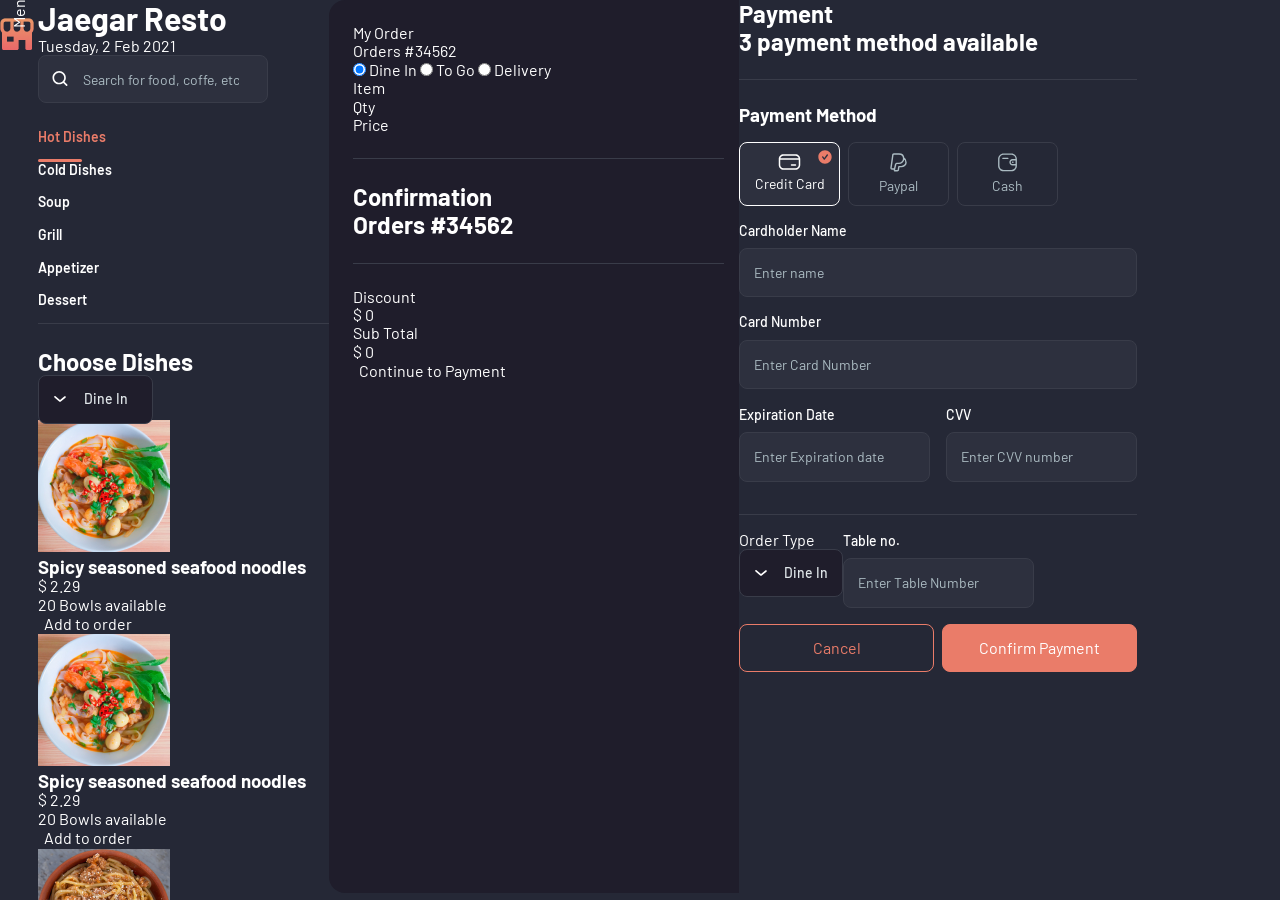
==== commit ab1c335c: "Add files via upload" ====
--- a/index.html
+++ b/index.html
@@ -9,69 +9,69 @@
     <link rel="stylesheet" href="css/style.css">
 </head>
 
-<body>
-    <aside class="side-bar">
-        <div id="show-menu" class="show-order__btn show-menu__btn">
+<body class="dark">
+    <aside class="side-menu">
+        <div id="show-menu" class="show-section__btn show-menu__btn">
             <span>Menu</span>
         </div>
-        <div class="side-bar__logo">
+        <div class="side-menu__logo">
             <a class="btn" href="#">
                 <img src="images/icons/logo.png" alt="Logo">
             </a>
         </div>
         <nav class="nav">
             <ul class="nav__list">
-                <li class="nav__list-item nav-active">
-                    <a class="btn side-bar__btn home" href="#home">
-                        <svg width="20" height="20" viewBox="0 0 20 20" fill="none" xmlns="http://www.w3.org/2000/svg">
+                <li class="nav__item nav__item--active">
+                    <a class="btn main-btn nav__link" href="#home">
+                        <svg class="nav__icon" width="20" height="20" viewBox="0 0 20 20" fill="none" xmlns="http://www.w3.org/2000/svg">
                             <path
                                 d="M7.73037 0.788355C9.00037 -0.220645 10.7804 -0.260645 12.0894 0.668355L12.2504 0.788355L18.3394 5.65935C19.0094 6.17835 19.4204 6.94936 19.4904 7.78835L19.5004 7.98935V16.0984C19.5004 18.1884 17.8494 19.8884 15.7804 19.9984H13.7904C12.8394 19.9794 12.0704 19.2394 12.0004 18.3094L11.9904 18.1684V15.3094C11.9904 14.9984 11.7594 14.7394 11.4504 14.6884L11.3604 14.6784H8.68937C8.37037 14.6884 8.11037 14.9184 8.07037 15.2184L8.06037 15.3094V18.1594C8.06037 18.2184 8.04937 18.2884 8.04037 18.3384L8.03037 18.3594L8.01937 18.4284C7.90037 19.2794 7.20037 19.9284 6.33037 19.9894L6.20037 19.9984H4.41037C2.32037 19.9984 0.610366 18.3594 0.500366 16.2984V7.98935C0.509366 7.13835 0.880366 6.34835 1.50037 5.79835L7.73037 0.788355ZM11.3804 1.87835C10.6204 1.26835 9.54037 1.23935 8.74037 1.76835L8.58937 1.87835L2.50937 6.77936C2.16037 7.03835 1.95037 7.42836 1.90037 7.83836L1.88937 7.99835V16.0984C1.88937 17.4284 2.92937 18.5184 4.25037 18.5984H6.20037C6.42037 18.5984 6.61037 18.4494 6.63937 18.2394L6.66037 18.0594L6.67037 18.0084V15.3094C6.67037 14.2394 7.49037 13.3694 8.54037 13.2884H11.3604C12.4294 13.2884 13.2994 14.1094 13.3804 15.1594V18.1684C13.3804 18.3784 13.5304 18.5594 13.7304 18.5984H15.5894C16.9294 18.5984 18.0194 17.5694 18.0994 16.2584L18.1104 16.0984V7.99835C18.0994 7.56936 17.9204 7.16835 17.6104 6.86935L17.4804 6.75835L11.3804 1.87835Z" />
                         </svg>
                     </a>
                 </li>
-                <li class="nav__list-item">
-                    <a class="btn side-bar__btn discount" href="#discount">
-                        <svg width="20" height="21" viewBox="0 0 20 21" fill="none" xmlns="http://www.w3.org/2000/svg">
+                <li class="nav__item">
+                    <a class="btn main-btn nav__link" href="#discount">
+                        <svg class="nav__icon" width="20" height="21" viewBox="0 0 20 21" fill="none" xmlns="http://www.w3.org/2000/svg">
                             <path
                                 d="M11.9511 1.71645L12.1334 1.88645L12.8522 2.6052C13.0991 2.85092 13.4229 3.00242 13.7674 3.03646L13.9161 3.04378H14.9441C16.5479 3.04378 17.8594 4.29795 17.951 5.87883L17.9561 6.05578V7.08278C17.9561 7.43258 18.0767 7.76886 18.2943 8.03624L18.3934 8.14645L19.1122 8.86525C20.2437 9.99165 20.2943 11.7929 19.2577 12.98L19.1224 13.1251L18.3941 13.8535C18.1491 14.099 17.9975 14.4231 17.9634 14.7672L17.9561 14.9158V15.9448C17.9561 17.5485 16.702 18.8591 15.1211 18.9507L14.9441 18.9558H13.9161C13.5676 18.9558 13.2309 19.0769 12.9633 19.2951L12.8531 19.3945L12.1352 20.1113C11.01 21.2442 9.20745 21.2944 8.01992 20.2574L7.86577 20.1131L7.14866 19.396C6.90027 19.1494 6.57583 18.9973 6.23232 18.9631L6.0841 18.9558H5.0551C3.45197 18.9558 2.14083 17.7023 2.04922 16.1217L2.0441 15.9448V14.9158C2.0441 14.5678 1.92281 14.2308 1.70472 13.9637L1.60541 13.8537L0.888277 13.1356C-0.244298 12.0094 -0.294536 10.2068 0.742484 9.02044L0.877774 8.87545L1.60389 8.14834C1.85084 7.89963 2.00267 7.57581 2.03676 7.23146L2.0441 7.08278V6.05578L2.04922 5.87885C2.13744 4.35668 3.3566 3.13715 4.87824 3.0489L5.0551 3.04378H6.0841C6.43259 3.04378 6.76936 2.9229 7.0364 2.70572L7.14641 2.60682L7.86457 1.88765C8.99094 0.756177 10.7934 0.706363 11.9511 1.71645ZM9.04152 2.84256L8.9268 2.94674L8.20555 3.66899C7.6883 4.18258 7.00418 4.48966 6.28193 4.53727L6.0841 4.54378H5.0551C4.26754 4.54378 3.61982 5.14793 3.55028 5.91821L3.5441 6.05578V7.08278C3.5441 7.81195 3.2795 8.5131 2.80221 9.06116L2.6668 9.20674L1.93963 9.93491C1.38782 10.4892 1.35569 11.3649 1.84334 11.9589L1.9478 12.0738L2.66706 12.7941C3.18147 13.3097 3.48976 13.995 3.53756 14.7178L3.5441 14.9158V15.9448C3.5441 16.7328 4.14781 17.3801 4.91762 17.4496L5.0551 17.4558H6.0841C6.81189 17.4558 7.51365 17.7207 8.06183 18.198L8.20743 18.3335L8.93075 19.0568C9.48896 19.6119 10.3649 19.6442 10.9584 19.1565L11.0731 19.0521L11.794 18.3322C12.3107 17.8179 12.9952 17.5101 13.7181 17.4623L13.9161 17.4558H14.9441C15.7328 17.4558 16.3804 16.8524 16.4499 16.0823L16.4561 15.9448V14.9158C16.4561 14.1869 16.7209 13.4839 17.1976 12.9383L17.3328 12.7935L18.0603 12.066C18.6121 11.511 18.644 10.6358 18.1571 10.0419L18.0528 9.92711L17.3309 9.20523C16.817 8.68765 16.5102 8.00422 16.4626 7.28094L16.4561 7.08278V6.05578C16.4561 5.26737 15.852 4.61951 15.0817 4.54996L14.9441 4.54378H13.9161C13.1869 4.54378 12.4849 4.27939 11.938 3.80243L11.7928 3.66711L11.1048 2.97734L11.065 2.94031C10.5107 2.38855 9.63484 2.35624 9.04152 2.84256ZM13.0965 13.0424C13.1665 13.1124 13.2265 13.1924 13.2665 13.2824C13.2965 13.3724 13.3165 13.4724 13.3165 13.5724C13.3165 13.6734 13.2965 13.7624 13.2665 13.8524C13.2265 13.9424 13.1665 14.0324 13.0965 14.1024C12.9565 14.2424 12.7665 14.3224 12.5665 14.3224C12.3665 14.3224 12.1765 14.2424 12.0365 14.1024C11.9665 14.0324 11.9165 13.9424 11.8765 13.8524C11.8365 13.7624 11.8165 13.6734 11.8165 13.5724C11.8165 13.4724 11.8365 13.3724 11.8765 13.2824C11.9165 13.1924 11.9665 13.1124 12.0365 13.0424C12.3165 12.7624 12.8165 12.7624 13.0965 13.0424ZM13.1001 7.89915C13.3664 8.16542 13.3906 8.58208 13.1728 8.87569L13.1001 8.95981L7.96013 14.0998C7.66724 14.3927 7.19237 14.3927 6.89947 14.0998C6.63321 13.8335 6.609 13.4169 6.82686 13.1233L6.89947 13.0392L12.0395 7.89915C12.3324 7.60626 12.8072 7.60626 13.1001 7.89915ZM7.9564 7.90278C8.09641 8.04178 8.1764 8.23278 8.1764 8.43278C8.1764 8.53278 8.1664 8.62178 8.1264 8.71278C8.0864 8.80278 8.0264 8.88278 7.9564 8.96278C7.8864 9.03278 7.8064 9.08178 7.7164 9.12178C7.6264 9.16178 7.5264 9.18278 7.4264 9.18278C7.3264 9.18278 7.2364 9.16178 7.1464 9.12178C7.0564 9.08178 6.9664 9.03278 6.8964 8.96278C6.8264 8.88278 6.7764 8.80278 6.7364 8.71278C6.6964 8.62178 6.6764 8.53278 6.6764 8.43278C6.6764 8.33178 6.6964 8.23278 6.7364 8.14278C6.7764 8.05278 6.8264 7.96278 6.8964 7.90278C7.1864 7.62178 7.6764 7.62178 7.9564 7.90278Z" />
                         </svg>
                     </a>
                 </li>
-                <li class="nav__list-item">
-                    <a class="btn side-bar__btn dashboard" href="#dashboard">
-                        <svg width="20" height="20" viewBox="0 0 20 20" fill="none" xmlns="http://www.w3.org/2000/svg">
+                <li class="nav__item">
+                    <a class="btn main-btn nav__link" href="#dashboard">
+                        <svg class="nav__icon" width="20" height="20" viewBox="0 0 20 20" fill="none" xmlns="http://www.w3.org/2000/svg">
                             <path
                                 d="M8.49776 4.7606C8.58545 4.93485 8.63817 5.12392 8.65332 5.32102L9.04185 10.8095C9.04706 10.8847 9.08269 10.9548 9.14085 11.0042C9.18448 11.0413 9.23808 11.0645 9.29801 11.0712L9.35991 11.0724L14.9341 10.7366C15.3867 10.71 15.8305 10.8675 16.1604 11.1719C16.4902 11.4763 16.6768 11.9004 16.6744 12.3912C16.4265 16.0037 13.773 19.0237 10.159 19.8065C6.54503 20.5893 2.83611 18.9474 1.05781 15.7848C0.582292 14.9695 0.261779 14.0778 0.113798 13.1749L0.0664268 12.8359C0.0253023 12.5821 0.00319023 12.3257 0 12.0795L0.00311369 11.8372C0.0133983 8.06546 2.66156 4.80403 6.38809 3.92434L6.64383 3.86807L6.7814 3.84532C7.502 3.74681 8.21097 4.12453 8.49776 4.7606ZM7.01643 5.27813L6.93217 5.28772L6.70369 5.33933C3.73526 6.05477 1.6062 8.61031 1.48796 11.621L1.4828 11.8661C1.47569 12.0525 1.4825 12.2392 1.50499 12.4378L1.53277 12.6408C1.63212 13.495 1.90795 14.3206 2.34914 15.0772C3.81632 17.6863 6.86669 19.0367 9.839 18.3929C12.8113 17.7491 14.9936 15.2653 15.1958 12.3414C15.1958 12.2974 15.1774 12.2552 15.1446 12.225C15.1228 12.2049 15.0959 12.1912 15.0675 12.1851L15.024 12.1817L9.45904 12.5169C8.98938 12.5503 8.52549 12.3992 8.17003 12.0971C7.81456 11.7951 7.59684 11.3669 7.56522 10.91L7.17702 5.42617C7.17632 5.41708 7.17385 5.40822 7.15682 5.37299C7.1315 5.31695 7.07648 5.28131 7.01643 5.27813ZM11.423 0.00105033C15.7084 0.122269 19.3029 3.20162 19.9904 7.34084L20 7.4567L19.9977 7.65855C19.9737 7.95621 19.8538 8.23931 19.6545 8.46677C19.4041 8.75241 19.0477 8.92862 18.6588 8.95674L12.0133 9.39005C11.1615 9.43818 10.4295 8.80509 10.3741 7.97348L9.92986 1.44914L9.9349 1.30295L9.95698 1.13824C10.0162 0.84619 10.1684 0.579378 10.3925 0.376428C10.6739 0.121564 11.0474 -0.0133911 11.423 0.00105033ZM11.4113 1.44902L11.8511 7.87814C11.8537 7.91719 11.888 7.94688 11.9214 7.94502L18.5182 7.51352L18.4854 7.33352C17.8318 4.0802 15.0119 1.66443 11.6287 1.45932L11.4113 1.44902Z" />
                         </svg>
                     </a>
                 </li>
-                <li class="nav__list-item">
-                    <a class="btn side-bar__btn mail" href="#mail">
-                        <svg width="21" height="19" viewBox="0 0 21 19" fill="none" xmlns="http://www.w3.org/2000/svg">
+                <li class="nav__item">
+                    <a class="btn main-btn nav__link" href="#mail">
+                        <svg class="nav__icon" width="21" height="19" viewBox="0 0 21 19" fill="none" xmlns="http://www.w3.org/2000/svg">
                             <path
                                 d="M15.3212 0.758057C16.8351 0.775107 18.2761 1.41599 19.3085 2.5315C20.3408 3.64701 20.8745 5.13976 20.7865 6.61703L20.7852 12.854C20.8745 14.3763 20.3408 15.8691 19.3085 16.9846C18.2761 18.1001 16.8351 18.741 15.3127 18.7581H6.25208C3.08255 18.7581 0.795898 16.1965 0.795898 12.8991V6.61703C0.795898 3.31957 3.08255 0.758057 6.25208 0.758057H15.3212ZM15.3043 2.28644H6.25208C3.95869 2.28644 2.31334 4.12961 2.31334 6.61703V12.8991C2.31334 15.3865 3.95869 17.2297 6.25208 17.2297H15.3043C16.4032 17.2173 17.4491 16.7521 18.1985 15.9424C18.9479 15.1327 19.3352 14.0492 19.2691 12.8991L19.2704 6.57194C19.3352 5.46693 18.9479 4.38339 18.1985 3.57368C17.4491 2.76397 16.4032 2.29878 15.3043 2.28644ZM16.8199 6.39642C17.058 6.69598 17.0359 7.12067 16.7841 7.39357L16.7017 7.47061L12.5947 10.7817C11.5972 11.5648 10.219 11.6039 9.17894 10.8956L9.01763 10.7775L4.88316 7.47259C4.55494 7.21022 4.50002 6.72952 4.76051 6.39891C4.99731 6.09837 5.41326 6.02533 5.73353 6.21166L5.82647 6.27537L9.95571 9.57618C10.4187 9.93964 11.0534 9.9676 11.5367 9.66487L11.6542 9.5823L15.7535 6.27736C16.0806 6.01361 16.5581 6.06692 16.8199 6.39642Z" />
                         </svg>
                     </a>
                 </li>
-                <li class="nav__list-item">
-                    <a class="btn side-bar__btn notification" href="#notification">
-                        <svg width="18" height="20" viewBox="0 0 18 20" fill="none" xmlns="http://www.w3.org/2000/svg">
+                <li class="nav__item">
+                    <a class="btn main-btn nav__link" href="#notification">
+                        <svg class="nav__icon" width="18" height="20" viewBox="0 0 18 20" fill="none" xmlns="http://www.w3.org/2000/svg">
                             <path
                                 d="M11.608 17.6906C11.9045 17.9321 11.9515 18.3713 11.7129 18.6715C11.5366 18.8935 11.3327 19.0922 11.1167 19.255C10.3891 19.826 9.46401 20.0849 8.5453 19.9754C7.62578 19.8659 6.787 19.3962 6.21459 18.6689C5.9774 18.3676 6.02646 17.9286 6.32418 17.6885C6.62189 17.4484 7.05551 17.4981 7.29271 17.7995C7.63792 18.2381 8.14669 18.523 8.7064 18.5896C9.26691 18.6564 9.83075 18.4986 10.2826 18.1443C10.4158 18.0437 10.5355 17.927 10.6389 17.7969C10.8775 17.4967 11.3114 17.4491 11.608 17.6906ZM2.15213 6.99974L2.16444 6.40391C2.17324 6.14906 2.18686 5.91248 2.20685 5.68096C2.50654 2.44456 5.59565 0 8.96479 0H9.03612C12.4034 0 15.4934 2.44285 15.8034 5.68536C15.8212 5.89148 15.8288 6.07458 15.8311 6.33206L15.832 7.11982C15.8327 7.19158 15.8339 7.25469 15.8358 7.31353L15.845 7.50977L15.8896 7.69688C16.0303 8.21802 16.2776 8.70525 16.6162 9.12821L16.7669 9.30546L16.8286 9.38467C17.2348 9.99168 17.4668 10.698 17.5 11.4587L17.499 11.862C17.4707 12.763 17.1399 13.6331 16.5338 14.3582C15.7311 15.2101 14.6434 15.7393 13.4873 15.8457C10.502 16.1699 7.49 16.1699 4.51296 15.8466C3.34896 15.7346 2.26444 15.2069 1.42663 14.3223C0.808819 13.5691 0.480415 12.6208 0.500904 11.6624L0.50175 11.4242C0.537443 10.6955 0.768036 9.98985 1.16936 9.3802L1.23653 9.29378C1.70525 8.77993 2.02569 8.15105 2.16473 7.47306L2.14969 7.53395L2.15213 6.99974ZM9.03612 1.39535H8.96479C6.26651 1.39535 3.80804 3.34087 3.57967 5.80678C3.56798 5.94228 3.55866 6.08207 3.55137 6.2292L3.53532 6.69559L3.52879 7.61486L3.51441 7.75667C3.32444 8.68301 2.88728 9.54093 2.24929 10.2404L2.29856 10.1833L2.21045 10.3291C2.04539 10.6265 1.9389 10.9495 1.89682 11.2682L1.87935 11.4587L1.87919 11.6774C1.86568 12.3142 2.08086 12.9356 2.45369 13.3931C3.02881 13.9985 3.80682 14.377 4.65168 14.4583C7.53928 14.7719 10.4527 14.7719 13.3514 14.4572C14.1871 14.3802 14.9645 14.002 15.5084 13.4267C15.92 12.933 16.1375 12.3097 16.1216 11.6536L16.1224 11.4901C16.1013 11.0186 15.951 10.5613 15.6873 10.1672L15.7026 10.1926L15.5647 10.0309C15.0893 9.44409 14.744 8.76351 14.5517 8.03396L14.4868 7.75818L14.4739 7.66551C14.4642 7.53013 14.4585 7.40982 14.4555 7.26514L14.4528 6.3605C14.4509 6.13044 14.4447 5.97558 14.4307 5.81326C14.1944 3.34075 11.7336 1.39535 9.03612 1.39535Z" />
                         </svg>
                     </a>
                 </li>
-                <li class="nav__list-item">
-                    <a class="btn side-bar__btn settings" href="#settings">
-                        <svg width="20" height="20" viewBox="0 0 20 20" fill="none" xmlns="http://www.w3.org/2000/svg">
+                <li class="nav__item">
+                    <a class="btn main-btn nav__link" href="#settings">
+                        <svg class="nav__icon" width="20" height="20" viewBox="0 0 20 20" fill="none" xmlns="http://www.w3.org/2000/svg">
                             <path
                                 d="M10.6161 2.17992e-07C11.3251 -0.000285658 12.0041 0.280614 12.4983 0.77871C12.9925 1.27681 13.2599 1.94968 13.2383 2.57766L13.2468 2.72535C13.2641 2.87079 13.3124 3.01116 13.3908 3.14054C13.5435 3.39567 13.7935 3.58081 14.0857 3.65514C14.3779 3.72947 14.6882 3.68688 14.9821 3.51839L15.146 3.4355C16.3759 2.86897 17.8511 3.31918 18.5333 4.47928L19.1465 5.52174C19.1627 5.54922 19.1769 5.57762 19.1892 5.60674L19.2461 5.71842C19.7945 6.86519 19.4043 8.22927 18.3624 8.92228L18.1051 9.08068C17.9706 9.17256 17.8585 9.29258 17.7742 9.43678C17.6218 9.69291 17.58 9.99795 17.658 10.2844C17.736 10.5708 17.9272 10.8149 18.2174 10.9793L18.3843 11.0841C18.8887 11.4297 19.253 11.9391 19.4119 12.523C19.5912 13.1817 19.495 13.8833 19.1399 14.4804L18.4803 15.557L18.3808 15.7089C17.6058 16.8008 16.1011 17.1344 14.9527 16.485L14.8166 16.4163C14.6746 16.3541 14.5214 16.3199 14.382 16.316C14.0786 16.3146 13.7872 16.432 13.5727 16.6422C13.3582 16.8524 13.2383 17.1379 13.2391 17.4698L13.231 17.6414C13.12 18.9703 11.9845 20 10.6164 20H9.38106C7.93219 20 6.75765 18.8493 6.75912 17.4753L6.75063 17.3277C6.73337 17.1822 6.68504 17.0418 6.6027 16.9057C6.45336 16.65 6.20591 16.4633 5.91538 16.3871C5.62484 16.3109 5.31529 16.3516 5.01565 16.5213L4.83762 16.6084C4.2746 16.8565 3.63953 16.9023 3.04445 16.7366C2.37306 16.5497 1.80539 16.1083 1.47412 15.5224L0.83679 14.4442L0.751966 14.2844C0.171573 13.0841 0.626514 11.6412 1.78115 10.9875L1.88645 10.9228C2.19491 10.7137 2.37987 10.3688 2.37987 10C2.37987 9.59896 2.16149 9.22838 1.77948 9.01151L1.62449 8.91408C0.510007 8.15476 0.169493 6.68049 0.859895 5.50696L1.50918 4.46166C2.23128 3.23376 3.83155 2.81017 5.06235 3.50171L5.19559 3.5713C5.33141 3.63238 5.47895 3.6648 5.62101 3.66628C6.24742 3.66634 6.75775 3.17352 6.76724 2.54181L6.77575 2.3478C6.82704 1.74716 7.09307 1.1827 7.52796 0.754574C8.01861 0.27155 8.6855 2.17992e-07 9.38106 2.17992e-07H10.6161ZM10.6164 1.44774H9.38106C9.07863 1.44774 8.78866 1.56581 8.57533 1.77582C8.38625 1.96196 8.27058 2.20741 8.25028 2.43661L8.23685 2.7415C8.13339 4.07087 6.99969 5.11416 5.61326 5.11398C5.25588 5.11034 4.90355 5.03293 4.54427 4.87026L4.3519 4.77085C3.8038 4.46315 3.1049 4.64815 2.78057 5.19925L2.13128 6.24455C1.83377 6.75044 1.98256 7.39466 2.44324 7.70925L2.70395 7.871C3.42196 8.34666 3.85754 9.14295 3.85754 10C3.85754 10.8446 3.43413 11.634 2.70219 12.1296L2.54639 12.2256C2.03354 12.5163 1.83562 13.144 2.07398 13.6383L2.13027 13.7449L2.75952 14.8084C2.90728 15.0696 3.1552 15.2624 3.44842 15.344C3.70831 15.4164 3.98569 15.3964 4.20208 15.3018L4.3108 15.2497C4.91096 14.9066 5.62614 14.8126 6.29737 14.9886C6.96861 15.1645 7.54028 15.5959 7.87937 16.1768C8.06179 16.478 8.17721 16.8132 8.2219 17.1985L8.24205 17.552C8.30426 18.1145 8.79047 18.5523 9.38106 18.5523H10.6164C11.2137 18.5523 11.7099 18.1023 11.7565 17.5511L11.7621 17.4421C11.7588 16.7585 12.0345 16.1019 12.5279 15.6185C13.0212 15.1351 13.6914 14.865 14.4053 14.8686C14.7556 14.8778 15.1004 14.9547 15.4528 15.11L15.7687 15.2682C16.2647 15.4814 16.8529 15.3258 17.1511 14.9067L17.2236 14.7957L17.868 13.7436C18.0203 13.4875 18.0621 13.1824 17.9841 12.896C17.915 12.6422 17.7566 12.4207 17.5645 12.2882L17.2922 12.1195C16.7716 11.7748 16.3932 11.2563 16.2302 10.6574C16.0509 9.99866 16.1471 9.29707 16.4946 8.71262C16.6849 8.38716 16.9464 8.10733 17.2873 7.87532L17.448 7.77613C17.9601 7.4827 18.1578 6.85504 17.9212 6.35884L17.8505 6.22529L17.8378 6.19726L17.253 5.20208C16.9764 4.73175 16.4008 4.52853 15.9125 4.6891L15.8015 4.73265L15.6983 4.78415C15.1001 5.12941 14.3863 5.22736 13.7143 5.05641C13.0423 4.88546 12.4673 4.45965 12.1181 3.87616C11.9357 3.57504 11.8203 3.23984 11.7756 2.85454L11.7624 2.60249C11.7713 2.29923 11.6546 2.00536 11.4387 1.78783C11.2229 1.57029 10.9264 1.44774 10.6164 1.44774ZM10.0032 6.73182C11.8455 6.73182 13.339 8.19503 13.339 10C13.339 11.805 11.8455 13.2682 10.0032 13.2682C8.16095 13.2682 6.66748 11.805 6.66748 10C6.66748 8.19503 8.16095 6.73182 10.0032 6.73182ZM10.0032 8.17956C8.97705 8.17956 8.14516 8.9946 8.14516 10C8.14516 11.0054 8.97705 11.8204 10.0032 11.8204C11.0294 11.8204 11.8613 11.0054 11.8613 10C11.8613 8.9946 11.0294 8.17956 10.0032 8.17956Z" />
                         </svg>
                     </a>
                 </li>
-                <li class="nav__list-item">
-                    <a class="btn side-bar__btn logout" href="#logout">
-                        <svg width="21" height="21" viewBox="0 0 21 21" fill="none" xmlns="http://www.w3.org/2000/svg">
+                <li class="nav__item">
+                    <a class="btn main-btn nav__link" href="#logout">
+                        <svg class="nav__icon" width="21" height="21" viewBox="0 0 21 21" fill="none" xmlns="http://www.w3.org/2000/svg">
                             <path
                                 d="M9.33097 0.0214844C11.7102 0.0214844 13.6521 1.89542 13.7611 4.24772L13.766 4.45648V5.38948C13.766 5.8037 13.4302 6.13948 13.016 6.13948C12.6363 6.13948 12.3225 5.85733 12.2728 5.49125L12.266 5.38948V4.45648C12.266 2.89358 11.044 1.61575 9.50341 1.52647L9.33097 1.52148H4.45597C2.89392 1.52148 1.61623 2.74362 1.52696 4.28406L1.52197 4.45648V15.5865C1.52197 17.1493 2.74388 18.4272 4.28363 18.5165L4.45597 18.5215H9.34097C10.8983 18.5215 12.172 17.3039 12.261 15.7693L12.266 15.5975V14.6545C12.266 14.2403 12.6018 13.9045 13.016 13.9045C13.3957 13.9045 13.7095 14.1866 13.7591 14.5527L13.766 14.6545V15.5975C13.766 17.9687 11.8992 19.9046 9.55533 20.0164L9.34097 20.0215H4.45597C2.07753 20.0215 0.135813 18.1474 0.0267998 15.7952L0.0219727 15.5865V4.45648C0.0219727 2.07743 1.89573 0.135347 4.24728 0.0263125L4.45597 0.0214844H9.33097ZM17.326 6.50234L17.4103 6.57478L20.3383 9.48978C20.3647 9.51594 20.3878 9.54256 20.409 9.57073L20.3383 9.48978C20.3689 9.52019 20.3963 9.55258 20.4205 9.58653C20.4376 9.61028 20.4533 9.63538 20.4676 9.66142C20.4702 9.66648 20.4728 9.67145 20.4754 9.67645C20.4881 9.70042 20.4993 9.72529 20.5092 9.75084C20.5132 9.76202 20.5173 9.77334 20.5211 9.78473C20.5284 9.80575 20.5345 9.8274 20.5397 9.84942C20.5421 9.86118 20.5445 9.87286 20.5467 9.88457C20.5508 9.90501 20.5538 9.9261 20.5559 9.94745C20.557 9.96231 20.558 9.97701 20.5586 9.99174C20.5593 10.0016 20.5595 10.0115 20.5595 10.0214L20.5586 10.0497C20.5581 10.0651 20.557 10.0805 20.5555 10.0958L20.5595 10.0214C20.5595 10.0682 20.5552 10.1141 20.547 10.1585C20.5445 10.1696 20.5421 10.1814 20.5394 10.193C20.5343 10.2162 20.5279 10.2387 20.5205 10.2607C20.5167 10.2709 20.513 10.2813 20.509 10.2915C20.4997 10.3164 20.4889 10.3405 20.4769 10.3639C20.4739 10.3692 20.4708 10.3751 20.4675 10.381C20.4331 10.4443 20.39 10.5015 20.3398 10.5517L20.3384 10.5527L17.4104 13.4687C17.1169 13.761 16.642 13.76 16.3498 13.4665C16.084 13.1997 16.0607 12.783 16.2791 12.4898L16.3519 12.4059L17.991 10.7705L7.76847 10.7714C7.35426 10.7714 7.01847 10.4356 7.01847 10.0214C7.01847 9.64169 7.30063 9.32789 7.6667 9.27823L7.76847 9.27139L17.993 9.27048L16.352 7.63779C16.0852 7.37212 16.06 6.95551 16.2772 6.66142L16.3497 6.57714C16.6153 6.31028 17.0319 6.28514 17.326 6.50234Z" />
                         </svg>
@@ -84,58 +84,56 @@
         <div class="main__container">
             <div class="overlay">
             </div>
-            <section class="main-home">
-                <div class="main-home__wrapper">
-                    <header class="header">
-                        <div class="header__top">
-                            <div class="header-info">
-                                <h1 class="title">
-                                    Jaegar Resto
-                                </h1>
-                                <p class="date" id="date">
-                                    Tuesday, 2 Feb 2021
-                                </p>
-                            </div>
-                            <div class="search-bar">
-                                <input class="form-element" id="search" type="search"
-                                    placeholder="Search for food, coffe, etc...">
-                                <label for="search">
-                                    <svg width="16" height="15" viewBox="0 0 16 15" fill="none" xmlns="http://www.w3.org/2000/svg">
-                                        <path fill-rule="evenodd" clip-rule="evenodd" d="M2.16667 6.66667C2.16667 3.90917 4.40917 1.66667 7.16667 1.66667C9.92417 1.66667 12.1667 3.90917 12.1667 6.66667C12.1667 9.42417 9.92417 11.6667 7.16667 11.6667C4.40917 11.6667 2.16667 9.42417 2.16667 6.66667ZM15.2558 13.5775L12.4267 10.7475C13.3042 9.61917 13.8333 8.205 13.8333 6.66667C13.8333 2.99083 10.8425 0 7.16667 0C3.49083 0 0.5 2.99083 0.5 6.66667C0.5 10.3425 3.49083 13.3333 7.16667 13.3333C8.705 13.3333 10.1192 12.8042 11.2475 11.9267L14.0775 14.7558C14.24 14.9183 14.4533 15 14.6667 15C14.88 15 15.0933 14.9183 15.2558 14.7558C15.5817 14.43 15.5817 13.9033 15.2558 13.5775Z"/>
-                                    </svg>
-                                </label>
-                            </div>
+            <section class="main-home home">
+                <div class="home__container">
+                    <header class="header main__header">
+                        <div class="header__info">
+                            <h1 class="title">
+                                Jaegar Resto
+                            </h1>
+                            <p class="date" id="date">
+                                Tuesday, 2 Feb 2021
+                            </p>
+                        </div>
+                        <div class="search-bar">
+                            <input class="form-element search-bar__input" id="search" type="search"
+                                placeholder="Search for food, coffe, etc...">
+                            <label class="search-bar__label" for="search">
+                                <svg class="search-bar__icon" width="16" height="15" viewBox="0 0 16 15" fill="none" xmlns="http://www.w3.org/2000/svg">
+                                    <path fill-rule="evenodd" clip-rule="evenodd" d="M2.16667 6.66667C2.16667 3.90917 4.40917 1.66667 7.16667 1.66667C9.92417 1.66667 12.1667 3.90917 12.1667 6.66667C12.1667 9.42417 9.92417 11.6667 7.16667 11.6667C4.40917 11.6667 2.16667 9.42417 2.16667 6.66667ZM15.2558 13.5775L12.4267 10.7475C13.3042 9.61917 13.8333 8.205 13.8333 6.66667C13.8333 2.99083 10.8425 0 7.16667 0C3.49083 0 0.5 2.99083 0.5 6.66667C0.5 10.3425 3.49083 13.3333 7.16667 13.3333C8.705 13.3333 10.1192 12.8042 11.2475 11.9267L14.0775 14.7558C14.24 14.9183 14.4533 15 14.6667 15C14.88 15 15.0933 14.9183 15.2558 14.7558C15.5817 14.43 15.5817 13.9033 15.2558 13.5775Z"/>
+                                </svg>
+                            </label>
                         </div>
                     </header>
-                    <div class="tabs__wrapper">
-                        <ul class="home-tabs">
-                            <li class="home-tab tab-active" data-type="hot">
+                    <div class="tabs home-tabs">
+                        <ul class="tabs__container">
+                            <li class="tab home-tab tab-active" data-type="hot">
                                 Hot Dishes
                             </li>
-                            <li class="home-tab" data-type="cold">
+                            <li class="tab home-tab" data-type="cold">
                                 Cold Dishes
                             </li>
-                            <li class="home-tab" data-type="soup">
+                            <li class="tab home-tab" data-type="soup">
                                 Soup
                             </li>
-                            <li class="home-tab" data-type="grill">
+                            <li class="tab home-tab" data-type="grill">
                                 Grill
                             </li>
-                            <li class="home-tab" data-type="appetizer">
+                            <li class="tab home-tab" data-type="appetizer">
                                 Appetizer
                             </li>
-                            <li class="home-tab" data-type="dessert">
+                            <li class="tab home-tab" data-type="dessert">
                                 Dessert
                             </li>
                         </ul>
                     </div>
 
-                    <div class="main-content__top">
-                        <h2 class="main-content__title">
+                    <div class="home__header">
+                        <h2 class="home__title block-title">
                             Choose Dishes
                         </h2>
-                        <div class="dropdown menu-dropdown">
-                            <button id="menu-dropdown" class="dropdown-btn form-element">
+                        <div class="dropdown home-dropdown">
+                            <button id="home-dropdown" class="dropdown-btn form-element">
                                 <svg width="12" height="6" viewBox="0 0 12 6" fill="none"
                                     xmlns="http://www.w3.org/2000/svg">
                                     <path fill-rule="evenodd" clip-rule="evenodd"
@@ -150,357 +148,154 @@
                             </div>
                         </div>
                     </div>
-                    <div class="main-content__bottom" id="content">
-                        <div class="content-card" data-art="101">
+                    <ul class="product-list home__products" id="products">
+                        <li class="product-card" data-art="101">
                             <img src="images/card-1.png" alt="food">
                             <h3 class="card-title">Spicy seasoned seafood noodles</h3>
                             <p class="card-price">$ 2.29</p>
                             <div class="card-left"><span>20</span> Bowls available</div>
-                            <button class="btn content-card__btn content-card__btn-add">Add to order</button>
-                        </div>
-                        <div class="content-card" data-art="101">
+                            <button class="btn product-card__btn product-card__btn-add">Add to order</button>
+                        </li>
+                        <li class="product-card" data-art="101">
                             <img src="images/card-1.png" alt="food">
                             <h3 class="card-title">Spicy seasoned seafood noodles</h3>
                             <p class="card-price">$ 2.29</p>
                             <div class="card-left"><span>20</span> Bowls available</div>
-                            <button class="btn content-card__btn content-card__btn-add">Add to order</button>
-                        </div>
-                        <div class="content-card" data-art="201">
+                            <button class="btn product-card__btn product-card__btn-add">Add to order</button>
+                        </li>
+                        <li class="product-card" data-art="201">
                             <img src="images/card-2.png" alt="food">
                             <h3 class="card-title">Salted Pasta with mushroom sauce</h3>
                             <p class="card-price">$ 2.69</p>
-                            <div class="card-left"><span>11</span> Bowls available</div>
-                            <button class="btn content-card__btn content-card__btn-add">Add to order</button>
-                        </div>
-                        <div class="content-card" data-art="301">
+                            <div class="card-left"><span>15</span> Bowls available</div>
+                            <button class="btn product-card__btn product-card__btn-add">Add to order</button>
+                        </li>
+                        <li class="product-card" data-art="301">
                             <img src="images/card-3.png" alt="food">
                             <h3 class="card-title">Beef dumpling in hot and sour soup</h3>
                             <p class="card-price">$ 2.99</p>
                             <div class="card-left"><span>16</span> Bowls available</div>
-                            <button class="btn content-card__btn content-card__btn-add">Add to order</button>
-                        </div>
-                        <div class="content-card" data-art="101">
+                            <button class="btn product-card__btn product-card__btn-add">Add to order</button>
+                        </li>
+                        <li class="product-card" data-art="101">
                             <img src="images/card-1.png" alt="food">
                             <h3 class="card-title">Spicy seasoned seafood noodles</h3>
                             <p class="card-price">$ 2.29</p>
                             <div class="card-left"><span>20</span> Bowls available</div>
-                            <button class="btn content-card__btn content-card__btn-add">Add to order</button>
-                        </div>
-                        <div class="content-card" data-art="201">
+                            <button class="btn product-card__btn product-card__btn-add">Add to order</button>
+                        </li>
+                        <li class="product-card" data-art="201">
                             <img src="images/card-2.png" alt="food">
                             <h3 class="card-title">Salted Pasta with mushroom sauce</h3>
                             <p class="card-price">$ 2.69</p>
-                            <div class="card-left"><span>11</span> Bowls available</div>
-                            <button class="btn content-card__btn content-card__btn-add">Add to order</button>
-                        </div>
-                        <div class="content-card" data-art="301">
+                            <div class="card-left"><span>15</span> Bowls available</div>
+                            <button class="btn product-card__btn product-card__btn-add">Add to order</button>
+                        </li>
+                        <li class="product-card" data-art="301">
                             <img src="images/card-3.png" alt="food">
                             <h3 class="card-title">Beef dumpling in hot and sour soup</h3>
                             <p class="card-price">$ 2.99</p>
                             <div class="card-left"><span>16</span> Bowls available</div>
-                            <button class="btn content-card__btn content-card__btn-add">Add to order</button>
-                        </div>
-                        <div class="content-card" data-art="101">
+                            <button class="btn product-card__btn product-card__btn-add">Add to order</button>
+                        </li>
+                        <li class="product-card" data-art="101">
                             <img src="images/card-1.png" alt="food">
                             <h3 class="card-title">Spicy seasoned seafood noodles</h3>
                             <p class="card-price">$ 2.29</p>
                             <div class="card-left"><span>20</span> Bowls available</div>
-                            <button class="btn content-card__btn content-card__btn-add">Add to order</button>
-                        </div>
-                        <div class="content-card" data-art="201">
+                            <button class="btn product-card__btn product-card__btn-add">Add to order</button>
+                        </li>
+                        <li class="product-card" data-art="201">
                             <img src="images/card-2.png" alt="food">
                             <h3 class="card-title">Salted Pasta with mushroom sauce</h3>
                             <p class="card-price">$ 2.69</p>
-                            <div class="card-left"><span>11</span> Bowls available</div>
-                            <button class="btn content-card__btn content-card__btn-add">Add to order</button>
-                        </div>
-                        <div class="content-card" data-art="301">
+                            <div class="card-left"><span>15</span> Bowls available</div>
+                            <button class="btn product-card__btn product-card__btn-add">Add to order</button>
+                        </li>
+                        <li class="product-card" data-art="301">
                             <img src="images/card-3.png" alt="food">
                             <h3 class="card-title">Beef dumpling in hot and sour soup</h3>
                             <p class="card-price">$ 2.99</p>
                             <div class="card-left"><span>16</span> Bowls available</div>
-                            <button class="btn content-card__btn content-card__btn-add">Add to order</button>
-                        </div>
-                    </div>
+                            <button class="btn product-card__btn product-card__btn-add">Add to order</button>
+                        </li>
+                    </ul>
                 </div>
                 <div class="order">
-                    <div id="show-order" class="show-order__btn">
+                    <div id="show-order" class="show-section__btn">
                         <span>My Order</span>
                     </div>
-                    <div class="order__wrapper">
+                    <div class="order__container">
                         <div class="order__header">
-                            <div id="order__header-title" class="order__header-title">
+                            <div class="order__title block-title">
                                 Orders #34562
                             </div>
-                            <form class="order__header-selectors">
-                                <label class="order__header-selector">
-                                    <input type="radio" name="orderType" data-order-type="Dine In" checked>
-                                    <span class="btn order-selector__btn">Dine In</span>
+                            <form class="order__selectors">
+                                <label class="order__selector">
+                                    <input type="radio" name="orderType" data-customer-oreder--type="Dine In" checked>
+                                    <span class="btn main-btn order__selector-btn">Dine In</span>
                                 </label>
-                                <label class="order__header-selector">
-                                    <input type="radio" data-order-type="To Go" name="orderType">
-                                    <span class="btn order-selector__btn">To Go</span>
+                                <label class="order__selector">
+                                    <input type="radio" data-customer-oreder--type="To Go" name="orderType">
+                                    <span class="btn main-btn order__selector-btn">To Go</span>
                                 </label>
-                                <label class="order__header-selector">
-                                    <input type="radio" data-order-type="Delivery" name="orderType">
-                                    <span class="btn order-selector__btn">Delivery</span>
+                                <label class="order__selector">
+                                    <input type="radio" data-customer-oreder--type="Delivery" name="orderType">
+                                    <span class="btn main-btn order__selector-btn">Delivery</span>
                                 </label>
                             </form>
-                            <div class="order__header-names">
-                                <p class="order__header-name">Item</p>
-                                <p class="order__header-name">Qty</p>
-                                <p class="order__header-name">Price</p>
-                            </div>
-                        </div>
-
-                        <div class="order__header order__header-payment">
-                            <h2 class="order__header-title">
+                            <div class="order__names">
+                                <p class="order__name">Item</p>
+                                <p class="order__name">Qty</p>
+                                <p class="order__name">Price</p>
+                            </div>
+                        </div>
+
+                        <div class="order__header order__header-active">
+                            <h2 class="order__title title">
                                 Confirmation
                             </h2>
-                            <h2 class="order__header-subtitle">
+                            <h2 class="order__subtitle">
                                 Orders #34562
                             </h2>
                         </div>
 
-                        <ul class="order-content">
-                            <!-- <li class="order-content__item">
-                                <div class="order-content__item-left">
-                                    <div class="order-content__item-inner">
-                                        <div class="order-content__item-info">
-                                            <img src="images/card-1.png" alt="">
-                                            <h3 class="order-content__item-info__title">
-                                                Spicy seasoned sea...
-                                            </h3>
-                                            <small class="order-content__item-info__price">
-                                                $ 2.29
-                                            </small>
-                                        </div>
-                                        <div class="form-element order-content__item-capacity">
-                                            2
-                                        </div>
-                                    </div>
-                                    <div class="order-content__item-notice">
-                                        <textarea class="form-element" type="text"
-                                            placeholder="Order Note..."></textarea>
-                                    </div>
-                                </div>
-                                <div class="order-content__item-right">
-                                    <p class="order-content__item-total">
-                                        $ 4,58
-                                    </p>
-                                    <button class="btn delete-btn">
-                                        <svg width="16" height="18" viewBox="0 0 16 18" fill="none"
-                                            xmlns="http://www.w3.org/2000/svg">
-                                            <path
-                                                d="M13.7325 6.26564L13.8153 6.26677C14.1229 6.2922 14.3587 6.54759 14.375 6.855L14.3671 7.02641L14.105 10.2358L13.8301 13.3678C13.7719 13.993 13.7198 14.5204 13.6749 14.9355C13.5187 16.3823 12.5796 17.2769 11.1638 17.3034C8.95781 17.3441 6.83731 17.3437 4.7781 17.2992C3.40331 17.2703 2.47805 16.366 2.32462 14.9414L2.21858 13.8918L2.03328 11.8558L1.84347 9.62168L1.62643 6.93986C1.59946 6.59578 1.84959 6.29442 2.18512 6.26676C2.49269 6.2414 2.76525 6.45483 2.82932 6.7556L2.85426 7.0014L3.05805 9.51556L3.28057 12.1215C3.38038 13.2496 3.46695 14.1626 3.53622 14.804C3.62365 15.6158 4.05115 16.0336 4.80343 16.0494C6.84654 16.0936 8.95123 16.094 11.1417 16.0535C11.9398 16.0386 12.374 15.6249 12.4633 14.7978L12.5689 13.7538C12.5998 13.4321 12.6328 13.0769 12.6678 12.691L12.8905 10.1281L13.1588 6.83954C13.1836 6.52414 13.4327 6.28238 13.7325 6.26564ZM1.10949 4.82428C0.772879 4.82428 0.5 4.54445 0.5 4.19926C0.5 3.88283 0.729294 3.62133 1.02679 3.57994L1.10949 3.57423H3.76476C4.0803 3.57423 4.35654 3.36602 4.45535 3.06604L4.47953 2.9734L4.68587 1.92106C4.86759 1.2241 5.45767 0.72787 6.14916 0.671902L6.27993 0.666626H9.7199C10.4229 0.666626 11.0436 1.12186 11.2826 1.82528L11.3228 1.96003L11.5203 2.97315C11.5822 3.29056 11.8354 3.52762 12.1417 3.5681L12.2351 3.57423H14.8905C15.2271 3.57423 15.5 3.85406 15.5 4.19926C15.5 4.51568 15.2707 4.77719 14.9732 4.81857L14.8905 4.82428H1.10949ZM9.7199 1.91667H6.27993C6.10892 1.91667 5.95691 2.01931 5.89377 2.14831L5.87235 2.20499L5.67483 3.21861C5.65067 3.34233 5.61566 3.46146 5.57093 3.57506L10.429 3.57522C10.4011 3.50434 10.377 3.43132 10.3569 3.35636L10.325 3.21836L10.1364 2.24396C10.0923 2.07489 9.95612 1.95111 9.79185 1.92281L9.7199 1.91667Z" />
-                                        </svg>
-                                    </button>
-                                </div>
-                            </li>
-                            <li class="order-content__item">
-                                <div class="order-content__item-left">
-                                    <div class="order-content__item-inner">
-                                        <div class="order-content__item-info">
-                                            <img src="images/card-1.png" alt="">
-                                            <h3 class="order-content__item-info__title">
-                                                Spicy seasoned sea...
-                                            </h3>
-                                            <small class="order-content__item-info__price">
-                                                $ 2.29
-                                            </small>
-                                        </div>
-                                        <div class="form-element order-content__item-capacity">
-                                            2
-                                        </div>
-                                    </div>
-                                    <div class="order-content__item-notice">
-                                        <textarea class="form-element" type="text"
-                                            placeholder="Order Note..."></textarea>
-                                    </div>
-                                </div>
-                                <div class="order-content__item-right">
-                                    <p class="order-content__item-total">
-                                        $ 4,58
-                                    </p>
-                                    <button class="btn delete-btn">
-                                        <svg width="16" height="18" viewBox="0 0 16 18" fill="none"
-                                            xmlns="http://www.w3.org/2000/svg">
-                                            <path
-                                                d="M13.7325 6.26564L13.8153 6.26677C14.1229 6.2922 14.3587 6.54759 14.375 6.855L14.3671 7.02641L14.105 10.2358L13.8301 13.3678C13.7719 13.993 13.7198 14.5204 13.6749 14.9355C13.5187 16.3823 12.5796 17.2769 11.1638 17.3034C8.95781 17.3441 6.83731 17.3437 4.7781 17.2992C3.40331 17.2703 2.47805 16.366 2.32462 14.9414L2.21858 13.8918L2.03328 11.8558L1.84347 9.62168L1.62643 6.93986C1.59946 6.59578 1.84959 6.29442 2.18512 6.26676C2.49269 6.2414 2.76525 6.45483 2.82932 6.7556L2.85426 7.0014L3.05805 9.51556L3.28057 12.1215C3.38038 13.2496 3.46695 14.1626 3.53622 14.804C3.62365 15.6158 4.05115 16.0336 4.80343 16.0494C6.84654 16.0936 8.95123 16.094 11.1417 16.0535C11.9398 16.0386 12.374 15.6249 12.4633 14.7978L12.5689 13.7538C12.5998 13.4321 12.6328 13.0769 12.6678 12.691L12.8905 10.1281L13.1588 6.83954C13.1836 6.52414 13.4327 6.28238 13.7325 6.26564ZM1.10949 4.82428C0.772879 4.82428 0.5 4.54445 0.5 4.19926C0.5 3.88283 0.729294 3.62133 1.02679 3.57994L1.10949 3.57423H3.76476C4.0803 3.57423 4.35654 3.36602 4.45535 3.06604L4.47953 2.9734L4.68587 1.92106C4.86759 1.2241 5.45767 0.72787 6.14916 0.671902L6.27993 0.666626H9.7199C10.4229 0.666626 11.0436 1.12186 11.2826 1.82528L11.3228 1.96003L11.5203 2.97315C11.5822 3.29056 11.8354 3.52762 12.1417 3.5681L12.2351 3.57423H14.8905C15.2271 3.57423 15.5 3.85406 15.5 4.19926C15.5 4.51568 15.2707 4.77719 14.9732 4.81857L14.8905 4.82428H1.10949ZM9.7199 1.91667H6.27993C6.10892 1.91667 5.95691 2.01931 5.89377 2.14831L5.87235 2.20499L5.67483 3.21861C5.65067 3.34233 5.61566 3.46146 5.57093 3.57506L10.429 3.57522C10.4011 3.50434 10.377 3.43132 10.3569 3.35636L10.325 3.21836L10.1364 2.24396C10.0923 2.07489 9.95612 1.95111 9.79185 1.92281L9.7199 1.91667Z" />
-                                        </svg>
-                                    </button>
-                                </div>
-                            </li>
-                            <li class="order-content__item">
-                                <div class="order-content__item-left">
-                                    <div class="order-content__item-inner">
-                                        <div class="order-content__item-info">
-                                            <img src="images/card-1.png" alt="">
-                                            <h3 class="order-content__item-info__title">
-                                                Spicy seasoned sea...
-                                            </h3>
-                                            <small class="order-content__item-info__price">
-                                                $ 2.29
-                                            </small>
-                                        </div>
-                                        <div class="form-element order-content__item-capacity">
-                                            2
-                                        </div>
-                                    </div>
-                                    <div class="order-content__item-notice">
-                                        <textarea class="form-element" type="text"
-                                            placeholder="Order Note..."></textarea>
-                                    </div>
-                                </div>
-                                <div class="order-content__item-right">
-                                    <p class="order-content__item-total">
-                                        $ 4,58
-                                    </p>
-                                    <button class="btn delete-btn">
-                                        <svg width="16" height="18" viewBox="0 0 16 18" fill="none"
-                                            xmlns="http://www.w3.org/2000/svg">
-                                            <path
-                                                d="M13.7325 6.26564L13.8153 6.26677C14.1229 6.2922 14.3587 6.54759 14.375 6.855L14.3671 7.02641L14.105 10.2358L13.8301 13.3678C13.7719 13.993 13.7198 14.5204 13.6749 14.9355C13.5187 16.3823 12.5796 17.2769 11.1638 17.3034C8.95781 17.3441 6.83731 17.3437 4.7781 17.2992C3.40331 17.2703 2.47805 16.366 2.32462 14.9414L2.21858 13.8918L2.03328 11.8558L1.84347 9.62168L1.62643 6.93986C1.59946 6.59578 1.84959 6.29442 2.18512 6.26676C2.49269 6.2414 2.76525 6.45483 2.82932 6.7556L2.85426 7.0014L3.05805 9.51556L3.28057 12.1215C3.38038 13.2496 3.46695 14.1626 3.53622 14.804C3.62365 15.6158 4.05115 16.0336 4.80343 16.0494C6.84654 16.0936 8.95123 16.094 11.1417 16.0535C11.9398 16.0386 12.374 15.6249 12.4633 14.7978L12.5689 13.7538C12.5998 13.4321 12.6328 13.0769 12.6678 12.691L12.8905 10.1281L13.1588 6.83954C13.1836 6.52414 13.4327 6.28238 13.7325 6.26564ZM1.10949 4.82428C0.772879 4.82428 0.5 4.54445 0.5 4.19926C0.5 3.88283 0.729294 3.62133 1.02679 3.57994L1.10949 3.57423H3.76476C4.0803 3.57423 4.35654 3.36602 4.45535 3.06604L4.47953 2.9734L4.68587 1.92106C4.86759 1.2241 5.45767 0.72787 6.14916 0.671902L6.27993 0.666626H9.7199C10.4229 0.666626 11.0436 1.12186 11.2826 1.82528L11.3228 1.96003L11.5203 2.97315C11.5822 3.29056 11.8354 3.52762 12.1417 3.5681L12.2351 3.57423H14.8905C15.2271 3.57423 15.5 3.85406 15.5 4.19926C15.5 4.51568 15.2707 4.77719 14.9732 4.81857L14.8905 4.82428H1.10949ZM9.7199 1.91667H6.27993C6.10892 1.91667 5.95691 2.01931 5.89377 2.14831L5.87235 2.20499L5.67483 3.21861C5.65067 3.34233 5.61566 3.46146 5.57093 3.57506L10.429 3.57522C10.4011 3.50434 10.377 3.43132 10.3569 3.35636L10.325 3.21836L10.1364 2.24396C10.0923 2.07489 9.95612 1.95111 9.79185 1.92281L9.7199 1.91667Z" />
-                                        </svg>
-                                    </button>
-                                </div>
-                            </li>
-                            <li class="order-content__item">
-                                <div class="order-content__item-left">
-                                    <div class="order-content__item-inner">
-                                        <div class="order-content__item-info">
-                                            <img src="images/card-1.png" alt="">
-                                            <h3 class="order-content__item-info__title">
-                                                Spicy seasoned sea...
-                                            </h3>
-                                            <small class="order-content__item-info__price">
-                                                $ 2.29
-                                            </small>
-                                        </div>
-                                        <div class="form-element order-content__item-capacity">
-                                            2
-                                        </div>
-                                    </div>
-                                    <div class="order-content__item-notice">
-                                        <textarea class="form-element" type="text"
-                                            placeholder="Order Note..."></textarea>
-                                    </div>
-                                </div>
-                                <div class="order-content__item-right">
-                                    <p class="order-content__item-total">
-                                        $ 4,58
-                                    </p>
-                                    <button class="btn delete-btn">
-                                        <svg width="16" height="18" viewBox="0 0 16 18" fill="none"
-                                            xmlns="http://www.w3.org/2000/svg">
-                                            <path
-                                                d="M13.7325 6.26564L13.8153 6.26677C14.1229 6.2922 14.3587 6.54759 14.375 6.855L14.3671 7.02641L14.105 10.2358L13.8301 13.3678C13.7719 13.993 13.7198 14.5204 13.6749 14.9355C13.5187 16.3823 12.5796 17.2769 11.1638 17.3034C8.95781 17.3441 6.83731 17.3437 4.7781 17.2992C3.40331 17.2703 2.47805 16.366 2.32462 14.9414L2.21858 13.8918L2.03328 11.8558L1.84347 9.62168L1.62643 6.93986C1.59946 6.59578 1.84959 6.29442 2.18512 6.26676C2.49269 6.2414 2.76525 6.45483 2.82932 6.7556L2.85426 7.0014L3.05805 9.51556L3.28057 12.1215C3.38038 13.2496 3.46695 14.1626 3.53622 14.804C3.62365 15.6158 4.05115 16.0336 4.80343 16.0494C6.84654 16.0936 8.95123 16.094 11.1417 16.0535C11.9398 16.0386 12.374 15.6249 12.4633 14.7978L12.5689 13.7538C12.5998 13.4321 12.6328 13.0769 12.6678 12.691L12.8905 10.1281L13.1588 6.83954C13.1836 6.52414 13.4327 6.28238 13.7325 6.26564ZM1.10949 4.82428C0.772879 4.82428 0.5 4.54445 0.5 4.19926C0.5 3.88283 0.729294 3.62133 1.02679 3.57994L1.10949 3.57423H3.76476C4.0803 3.57423 4.35654 3.36602 4.45535 3.06604L4.47953 2.9734L4.68587 1.92106C4.86759 1.2241 5.45767 0.72787 6.14916 0.671902L6.27993 0.666626H9.7199C10.4229 0.666626 11.0436 1.12186 11.2826 1.82528L11.3228 1.96003L11.5203 2.97315C11.5822 3.29056 11.8354 3.52762 12.1417 3.5681L12.2351 3.57423H14.8905C15.2271 3.57423 15.5 3.85406 15.5 4.19926C15.5 4.51568 15.2707 4.77719 14.9732 4.81857L14.8905 4.82428H1.10949ZM9.7199 1.91667H6.27993C6.10892 1.91667 5.95691 2.01931 5.89377 2.14831L5.87235 2.20499L5.67483 3.21861C5.65067 3.34233 5.61566 3.46146 5.57093 3.57506L10.429 3.57522C10.4011 3.50434 10.377 3.43132 10.3569 3.35636L10.325 3.21836L10.1364 2.24396C10.0923 2.07489 9.95612 1.95111 9.79185 1.92281L9.7199 1.91667Z" />
-                                        </svg>
-                                    </button>
-                                </div>
-                            </li>
-                            <li class="order-content__item">
-                                <div class="order-content__item-left">
-                                    <div class="order-content__item-inner">
-                                        <div class="order-content__item-info">
-                                            <img src="images/card-1.png" alt="">
-                                            <h3 class="order-content__item-info__title">
-                                                Spicy seasoned sea...
-                                            </h3>
-                                            <small class="order-content__item-info__price">
-                                                $ 2.29
-                                            </small>
-                                        </div>
-                                        <div class="form-element order-content__item-capacity">
-                                            2
-                                        </div>
-                                    </div>
-                                    <div class="order-content__item-notice">
-                                        <textarea class="form-element" type="text"
-                                            placeholder="Order Note..."></textarea>
-                                    </div>
-                                </div>
-                                <div class="order-content__item-right">
-                                    <p class="order-content__item-total">
-                                        $ 4,58
-                                    </p>
-                                    <button class="btn delete-btn">
-                                        <svg width="16" height="18" viewBox="0 0 16 18" fill="none"
-                                            xmlns="http://www.w3.org/2000/svg">
-                                            <path
-                                                d="M13.7325 6.26564L13.8153 6.26677C14.1229 6.2922 14.3587 6.54759 14.375 6.855L14.3671 7.02641L14.105 10.2358L13.8301 13.3678C13.7719 13.993 13.7198 14.5204 13.6749 14.9355C13.5187 16.3823 12.5796 17.2769 11.1638 17.3034C8.95781 17.3441 6.83731 17.3437 4.7781 17.2992C3.40331 17.2703 2.47805 16.366 2.32462 14.9414L2.21858 13.8918L2.03328 11.8558L1.84347 9.62168L1.62643 6.93986C1.59946 6.59578 1.84959 6.29442 2.18512 6.26676C2.49269 6.2414 2.76525 6.45483 2.82932 6.7556L2.85426 7.0014L3.05805 9.51556L3.28057 12.1215C3.38038 13.2496 3.46695 14.1626 3.53622 14.804C3.62365 15.6158 4.05115 16.0336 4.80343 16.0494C6.84654 16.0936 8.95123 16.094 11.1417 16.0535C11.9398 16.0386 12.374 15.6249 12.4633 14.7978L12.5689 13.7538C12.5998 13.4321 12.6328 13.0769 12.6678 12.691L12.8905 10.1281L13.1588 6.83954C13.1836 6.52414 13.4327 6.28238 13.7325 6.26564ZM1.10949 4.82428C0.772879 4.82428 0.5 4.54445 0.5 4.19926C0.5 3.88283 0.729294 3.62133 1.02679 3.57994L1.10949 3.57423H3.76476C4.0803 3.57423 4.35654 3.36602 4.45535 3.06604L4.47953 2.9734L4.68587 1.92106C4.86759 1.2241 5.45767 0.72787 6.14916 0.671902L6.27993 0.666626H9.7199C10.4229 0.666626 11.0436 1.12186 11.2826 1.82528L11.3228 1.96003L11.5203 2.97315C11.5822 3.29056 11.8354 3.52762 12.1417 3.5681L12.2351 3.57423H14.8905C15.2271 3.57423 15.5 3.85406 15.5 4.19926C15.5 4.51568 15.2707 4.77719 14.9732 4.81857L14.8905 4.82428H1.10949ZM9.7199 1.91667H6.27993C6.10892 1.91667 5.95691 2.01931 5.89377 2.14831L5.87235 2.20499L5.67483 3.21861C5.65067 3.34233 5.61566 3.46146 5.57093 3.57506L10.429 3.57522C10.4011 3.50434 10.377 3.43132 10.3569 3.35636L10.325 3.21836L10.1364 2.24396C10.0923 2.07489 9.95612 1.95111 9.79185 1.92281L9.7199 1.91667Z" />
-                                        </svg>
-                                    </button>
-                                </div>
-                            </li>
-                            <li class="order-content__item">
-                                <div class="order-content__item-left">
-                                    <div class="order-content__item-inner">
-                                        <div class="order-content__item-info">
-                                            <img src="images/card-1.png" alt="">
-                                            <h3 class="order-content__item-info__title">
-                                                Spicy seasoned sea...
-                                            </h3>
-                                            <small class="order-content__item-info__price">
-                                                $ 2.29
-                                            </small>
-                                        </div>
-                                        <div class="form-element order-content__item-capacity">
-                                            2
-                                        </div>
-                                    </div>
-                                    <div class="order-content__item-notice">
-                                        <textarea class="form-element" type="text"
-                                            placeholder="Order Note..."></textarea>
-                                    </div>
-                                </div>
-                                <div class="order-content__item-right">
-                                    <p class="order-content__item-total">
-                                        $ 4,58
-                                    </p>
-                                    <button class="btn delete-btn">
-                                        <svg width="16" height="18" viewBox="0 0 16 18" fill="none"
-                                            xmlns="http://www.w3.org/2000/svg">
-                                            <path
-                                                d="M13.7325 6.26564L13.8153 6.26677C14.1229 6.2922 14.3587 6.54759 14.375 6.855L14.3671 7.02641L14.105 10.2358L13.8301 13.3678C13.7719 13.993 13.7198 14.5204 13.6749 14.9355C13.5187 16.3823 12.5796 17.2769 11.1638 17.3034C8.95781 17.3441 6.83731 17.3437 4.7781 17.2992C3.40331 17.2703 2.47805 16.366 2.32462 14.9414L2.21858 13.8918L2.03328 11.8558L1.84347 9.62168L1.62643 6.93986C1.59946 6.59578 1.84959 6.29442 2.18512 6.26676C2.49269 6.2414 2.76525 6.45483 2.82932 6.7556L2.85426 7.0014L3.05805 9.51556L3.28057 12.1215C3.38038 13.2496 3.46695 14.1626 3.53622 14.804C3.62365 15.6158 4.05115 16.0336 4.80343 16.0494C6.84654 16.0936 8.95123 16.094 11.1417 16.0535C11.9398 16.0386 12.374 15.6249 12.4633 14.7978L12.5689 13.7538C12.5998 13.4321 12.6328 13.0769 12.6678 12.691L12.8905 10.1281L13.1588 6.83954C13.1836 6.52414 13.4327 6.28238 13.7325 6.26564ZM1.10949 4.82428C0.772879 4.82428 0.5 4.54445 0.5 4.19926C0.5 3.88283 0.729294 3.62133 1.02679 3.57994L1.10949 3.57423H3.76476C4.0803 3.57423 4.35654 3.36602 4.45535 3.06604L4.47953 2.9734L4.68587 1.92106C4.86759 1.2241 5.45767 0.72787 6.14916 0.671902L6.27993 0.666626H9.7199C10.4229 0.666626 11.0436 1.12186 11.2826 1.82528L11.3228 1.96003L11.5203 2.97315C11.5822 3.29056 11.8354 3.52762 12.1417 3.5681L12.2351 3.57423H14.8905C15.2271 3.57423 15.5 3.85406 15.5 4.19926C15.5 4.51568 15.2707 4.77719 14.9732 4.81857L14.8905 4.82428H1.10949ZM9.7199 1.91667H6.27993C6.10892 1.91667 5.95691 2.01931 5.89377 2.14831L5.87235 2.20499L5.67483 3.21861C5.65067 3.34233 5.61566 3.46146 5.57093 3.57506L10.429 3.57522C10.4011 3.50434 10.377 3.43132 10.3569 3.35636L10.325 3.21836L10.1364 2.24396C10.0923 2.07489 9.95612 1.95111 9.79185 1.92281L9.7199 1.91667Z" />
-                                        </svg>
-                                    </button>
-                                </div>
-                            </li> -->
-                        </ul>
+                        <ul class="order__list"></ul>
+
                     </div>
-                    <div class="order-total">
-                        <div class="order-total__discount">
-                            <p class="order-total__discount-title">Discount</p>
-                            <p class="order-total__discount-price">$ 0</p>
-                        </div>
-                        <div class="order-total__subtotal">
-                            <p class="order-total__subtotal-title">Sub Total</p>
-                            <p class="order-total__subtotal-price">$ 0</p>
-                        </div>
-                        <button id="continueBtn" class="btn order-btn">Continue to Payment</button>
+                    <div class="total-price order__total">
+                        <div class="total-price__discount">
+                            <p class="total-price__title">Discount</p>
+                            <p class="total-price__price">$ 0</p>
+                        </div>
+                        <div class="total-price__subtotal">
+                            <p class="total-price__title">Sub Total</p>
+                            <p class="total-price__price">$ 0</p>
+                        </div>
                     </div>
+                    <button id="continueBtn" class="btn main-btn continue-btn">Continue to Payment</button>
                 </div>
 
-                <div class="order-payment">
-
-                    <div class="order__header">
-                        <h2 class="order__header-title">
+                <div class="payment">
+
+                    <div class="payment__header order__header">
+                        <h2 class="payment__title title">
                             Payment
                         </h2>
-                        <h2 class="order__header-subtitle">
+                        <h2 class="payment__subtitle order__subtitle">
                             3 payment method available
                         </h2>
                     </div>
 
-                    <form class="payment-form">
-                        <h3 class="payment-form__title">
+                    <form class="payment-form" autocomplete="off">
+                        <h3 class="payment-form__title  block-title">
                             Payment Method
                         </h3>
 
                         <div class="payment-form__methods">
                             <input id="creditCard" name="method" value="credit" type="radio" checked>
-                            <label for="creditCard"><svg width="23" height="16" viewBox="0 0 23 16" fill="none"
+                            <label for="creditCard">
+                                <svg width="23" height="16" viewBox="0 0 23 16" fill="none"
                                     xmlns="http://www.w3.org/2000/svg">
                                     <path fill-rule="evenodd" clip-rule="evenodd"
                                         d="M0.75 5C0.75 2.37665 2.87665 0.25 5.5 0.25H17.5C20.1234 0.25 22.25 2.37665 22.25 5V11C22.25 13.6234 20.1234 15.75 17.5 15.75H5.5C2.87665 15.75 0.75 13.6234 0.75 11V5ZM2.33697 4.25H20.663C20.3245 2.81665 19.0368 1.75 17.5 1.75H5.5C3.96321 1.75 2.67555 2.81665 2.33697 4.25ZM20.75 5.75H2.25V11C2.25 12.7949 3.70507 14.25 5.5 14.25H17.5C19.2949 14.25 20.75 12.7949 20.75 11V5.75ZM12.75 11C12.75 10.5858 13.0858 10.25 13.5 10.25H17.5C17.9142 10.25 18.25 10.5858 18.25 11C18.25 11.4142 17.9142 11.75 17.5 11.75H13.5C13.0858 11.75 12.75 11.4142 12.75 11Z" />
@@ -558,27 +353,27 @@
                         <div class="card-method">
                             <div class="card-method__input">
                                 <label for="name">Cardholder Name</label>
-                                <input class="form-element" type="text" id="name" name="name" placeholder="Enter name">
+                                <input class="form-element" type="text" id="name" name="name" placeholder="Enter name" autocomplete="off">
                             </div>
                             <div class="card-method__input">
                                 <label for="cardNumber">Card Number</label>
                                 <input class="form-element" type="number" id="cardNumber" name="cardNumber"
-                                    placeholder="Enter Card Number">
+                                    placeholder="Enter Card Number" autocomplete="off">
                             </div>
                             <div class="card-method__input input-short">
-                                <label for="exp">Expiration Date</label>
-                                <input class="form-element" type="number" id="exp" name="exp"
-                                    placeholder="Enter Expiration date">
+                                <label for="expiration">Expiration Date</label>
+                                <input class="form-element" type="number" id="expiration" name="expiration"
+                                    placeholder="Enter Expiration date" autocomplete="off">
                             </div>
                             <div class="card-method__input input-short">
-                                <label for="cv">CVV</label>
-                                <input class="form-element" type="password" id="cv" name="cv" placeholder="Enter CV number">
+                                <label for="cvv">CVV</label>
+                                <input class="form-element" type="password" id="cvv" name="cvv" placeholder="Enter CVV number" autocomplete="off">
                             </div>
                         </div>
 
                         <div class="payment-form__additional">
-                            <div class="payment-form__additional-type">
-                                <p class="payment-form__additional-typename">
+                            <div class="payment-form__type">
+                                <p class="payment-form__typename">
                                     Order Type
                                 </p>
                                 <div class="dropdown payment-dropdown">
@@ -599,9 +394,9 @@
                                     </div>
                                 </div>
                             </div>
-                            <div class="payment-form__additional-table">
+                            <div class="payment-form__table">
                                 <div class="card-method__input input-short">
-                                    <label for="exp">Table no.</label>
+                                    <label for="expiration">Table no.</label>
                                     <input class="form-element" type="number" id="tableNumber" name="table"
                                         placeholder="Enter Table Number">
                                 </div>
@@ -609,228 +404,18 @@
                         </div>
 
                         <div class="payment-form__confirm">
-                            <button id="cancelPayment" class="btn confirm-btn payment-cancel">Cancel</button>
-                            <button id="confirmPayment" class="btn confirm-btn payment-confirm" type="submit">Confirm
+                            <button id="cancelPayment" class="btn main-btn confirm-btn payment-cancel">Cancel</button>
+                            <button id="confirmPayment" class="btn main-btn confirm-btn payment-confirm" type="submit">Confirm
                                 Payment</button>
                         </div>
                     </form>
                 </div>
             </section>
 
-            <section class="main-settings">
-                <h2 class="main-settings__title">
-                    Settings
-                </h2>
-
-                <div class="main-settings__wrapper">
-                    <ul class="main-settings__menu">
-                        <span class="side__indicator"></span>
-                        <li class="main-settings__menu-item">
-                            <h3 class="main-settings__menu-item__title">
-                                <svg width="16" height="16" viewBox="0 0 16 16" fill="none"
-                                    xmlns="http://www.w3.org/2000/svg">
-                                    <path
-                                        d="M4.32223 1.87682C5.49376 1.49998 6.76145 1.63559 7.82216 2.23745L7.99776 2.34282L8.17651 2.23686C9.18215 1.66749 10.3751 1.51535 11.4977 1.82411L11.6748 1.87686C14.1233 2.66516 15.2196 5.33863 14.3959 7.89673C13.983 9.0867 13.3057 10.1656 12.4118 11.0549C11.1953 12.2363 9.85429 13.2796 8.41471 14.1648L8.26188 14.2598C8.1067 14.3562 7.91057 14.3579 7.75379 14.264L7.59008 14.166C6.14852 13.2796 4.80751 12.2363 3.58686 11.0508C2.69706 10.1656 2.01981 9.0867 1.60338 7.8863C0.782739 5.33708 1.87451 2.66488 4.32223 1.87682ZM7.58326 3.23614C6.71387 2.64189 5.62237 2.48222 4.62119 2.80426C2.72514 3.4147 1.86555 5.51863 2.52821 7.57753C2.89267 8.62779 3.4902 9.57968 4.27071 10.3562C5.436 11.4879 6.72049 12.4872 8.09619 13.3332L8.00101 13.2732L8.31291 13.077C9.40187 12.3739 10.4275 11.5761 11.3759 10.6947L11.7279 10.3603C12.5126 9.57968 13.1101 8.62779 13.4711 7.58795C14.1366 5.5206 13.2733 3.41519 11.3762 2.80442C10.325 2.46717 9.1775 2.66034 8.29082 3.32413C8.12059 3.45157 7.88731 3.45404 7.71441 3.33021L7.58326 3.23614ZM10.5803 4.32245C11.4613 4.60363 12.086 5.39235 12.164 6.31898C12.1865 6.58709 11.9873 6.82271 11.719 6.84525C11.4506 6.86779 11.2148 6.66871 11.1922 6.4006C11.1472 5.86531 10.7878 5.41153 10.2836 5.25061C10.0271 5.16873 9.88557 4.89459 9.96751 4.63829C10.0494 4.38198 10.3238 4.24058 10.5803 4.32245Z" />
-                                </svg>
-                                Appereance
-                            </h3>
-                            <p class="main-settings__menu-item__subtitle">Dark and Light mode, Font size</p>
-                        </li>
-                        <li class="main-settings__menu-item">
-                            <h3 class="main-settings__menu-item__title">
-                                <svg width="14" height="14" viewBox="0 0 14 14" fill="none"
-                                    xmlns="http://www.w3.org/2000/svg">
-                                    <path
-                                        d="M13.6425 3.51624L12.6902 0.659099C12.6254 0.46454 12.4433 0.333318 12.2383 0.333374H1.76207C1.55702 0.333318 1.37496 0.46454 1.31018 0.659099L0.357778 3.51624C0.343101 3.56072 0.334898 3.60706 0.333503 3.65385C0.333503 3.65862 0.333503 3.66194 0.333503 3.66671V4.14291C0.335233 4.88901 0.688051 5.59079 1.28587 6.03719C1.28587 6.04101 1.28587 6.04386 1.28587 6.04766V12.2381C1.28587 13.0271 1.92547 13.6667 2.71444 13.6667H11.2859C12.0748 13.6667 12.7144 13.0271 12.7144 12.2381V6.04766C12.7144 6.04383 12.7144 6.04099 12.7144 6.03719C13.3123 5.59079 13.6651 4.88901 13.6668 4.14291V3.66671C13.6668 3.66194 13.6668 3.65862 13.6668 3.65385C13.6654 3.60703 13.6572 3.56069 13.6425 3.51624ZM2.1335 1.28574H11.8949L12.5302 3.19051H1.46683L2.1335 1.28574ZM7.95255 12.7143H6.04778V8.9048H7.95255V12.7143ZM11.7621 12.2381C11.7621 12.5011 11.5489 12.7143 11.2859 12.7143H8.90493V8.42862C8.90493 8.16562 8.69173 7.95242 8.42873 7.95242H5.57159C5.30858 7.95242 5.09539 8.16562 5.09539 8.42862V12.7143H2.71444C2.45144 12.7143 2.23825 12.5011 2.23825 12.2381V6.47623C2.90652 6.61342 3.60144 6.45393 4.14302 6.03909C4.99307 6.66342 6.1501 6.66342 7.00016 6.03909C7.85021 6.66342 9.00724 6.66342 9.8573 6.03909C10.3989 6.45396 11.0938 6.61342 11.7621 6.47623V12.2381ZM11.2859 5.57146C10.8741 5.5712 10.483 5.39057 10.2159 5.07718C10.0428 4.87916 9.74198 4.8589 9.54396 5.03195C9.52789 5.04598 9.51277 5.06111 9.49873 5.07718C8.96924 5.66814 8.06098 5.71794 7.47002 5.18848C7.43093 5.15343 7.39377 5.11629 7.35872 5.07718C7.17237 4.87916 6.86076 4.86967 6.66271 5.05605C6.65546 5.06289 6.6484 5.06992 6.64159 5.07718C6.11213 5.66814 5.20384 5.71794 4.61288 5.18848C4.57376 5.15343 4.53663 5.11629 4.50158 5.07718C4.31522 4.87916 4.00359 4.86967 3.80557 5.05605C3.79832 5.06289 3.79126 5.06992 3.78445 5.07718C3.51729 5.39057 3.12627 5.5712 2.71444 5.57146C1.92547 5.57146 1.28587 4.93186 1.28587 4.14289H12.7144C12.7144 4.93186 12.0748 5.57146 11.2859 5.57146Z" />
-                                </svg>
-                                Your Restaurant
-                            </h3>
-                            <p class="main-settings__menu-item__subtitle">Dark and Light mode, Font size</p>
-                        </li>
-                        <li class="main-settings__menu-item menu-item__active">
-                            <h3 class="main-settings__menu-item__title">
-                                <svg width="14" height="14" viewBox="0 0 14 14" fill="none"
-                                    xmlns="http://www.w3.org/2000/svg">
-                                    <path
-                                        d="M8.30082 0.811046L8.42237 0.924383L8.90153 1.40355C9.06613 1.56736 9.28201 1.66836 9.51166 1.69105L9.61082 1.69594H10.2962C11.3654 1.69594 12.2397 2.53205 12.3007 3.58597L12.3042 3.70394V4.3886C12.3042 4.6218 12.3846 4.84599 12.5296 5.02424L12.5957 5.09772L13.0749 5.57692C13.8292 6.32785 13.863 7.52871 13.1719 8.3201L13.0817 8.41682L12.5961 8.9024C12.4328 9.06611 12.3318 9.28216 12.309 9.51158L12.3042 9.6106V10.2966C12.3042 11.3658 11.4681 12.2395 10.4141 12.3005L10.2962 12.3039H9.61082C9.37846 12.3039 9.15398 12.3847 8.97563 12.5301L8.90213 12.5964L8.42357 13.0743C7.67344 13.8295 6.47171 13.863 5.68003 13.1717L5.57726 13.0755L5.09919 12.5974C4.93359 12.433 4.7173 12.3316 4.4883 12.3088L4.38948 12.3039H3.70348C2.63473 12.3039 1.76063 11.4683 1.69956 10.4145L1.69615 10.2966V9.6106C1.69615 9.37862 1.61529 9.15392 1.4699 8.9759L1.40369 8.90258L0.9256 8.42382C0.17055 7.67303 0.137058 6.47128 0.828404 5.68038L0.918598 5.58372L1.40268 5.09897C1.56731 4.93317 1.66853 4.71729 1.69126 4.48772L1.69615 4.3886V3.70394L1.69956 3.58598C1.75837 2.5712 2.57115 1.75818 3.58557 1.69935L3.70348 1.69594H4.38948C4.62181 1.69594 4.84632 1.61535 5.02435 1.47056L5.09769 1.40463L5.57646 0.925185C6.32737 0.170866 7.52899 0.137657 8.30082 0.811046ZM6.36109 1.56179L6.28462 1.63124L5.80378 2.11274C5.45895 2.45513 5.00287 2.65985 4.52137 2.69159L4.38948 2.69594H3.70348C3.17844 2.69594 2.74663 3.0987 2.70027 3.61222L2.69615 3.70394V4.3886C2.69615 4.87471 2.51974 5.34215 2.20155 5.70752L2.11128 5.80458L1.6265 6.29002C1.25863 6.65957 1.23721 7.24335 1.56231 7.63938L1.63195 7.71596L2.11146 8.19614C2.45439 8.53989 2.65992 8.99677 2.69179 9.47863L2.69615 9.6106V10.2966C2.69615 10.822 3.09862 11.2535 3.61183 11.2998L3.70348 11.3039H4.38948C4.87468 11.3039 5.34251 11.4805 5.70797 11.7988L5.80504 11.889L6.28725 12.3713C6.65939 12.7413 7.24333 12.7629 7.639 12.4378L7.71551 12.3681L8.1961 11.8882C8.54058 11.5454 8.99687 11.3401 9.47881 11.3083L9.61082 11.3039H10.2962C10.8219 11.3039 11.2537 10.9017 11.3 10.3883L11.3042 10.2966V9.6106C11.3042 9.1247 11.4807 8.65604 11.7985 8.29226L11.8886 8.19572L12.3736 7.71072C12.7415 7.34075 12.7628 6.75726 12.4381 6.36138L12.3686 6.28482L11.8873 5.80357C11.5447 5.45852 11.3402 5.0029 11.3085 4.52071L11.3042 4.3886V3.70394C11.3042 3.17833 10.9014 2.74642 10.3879 2.70006L10.2962 2.69594H9.61082C9.1247 2.69594 8.65667 2.51968 8.29207 2.2017L8.19526 2.11149L7.73664 1.65164L7.71007 1.62696C7.34055 1.25911 6.75664 1.23758 6.36109 1.56179ZM9.06442 8.36167C9.11108 8.40834 9.15108 8.46167 9.17775 8.52167C9.19775 8.58167 9.21108 8.64834 9.21108 8.715C9.21108 8.78234 9.19775 8.84167 9.17775 8.90167C9.15108 8.96167 9.11108 9.02167 9.06442 9.06834C8.97108 9.16167 8.84442 9.215 8.71108 9.215C8.57775 9.215 8.45108 9.16167 8.35775 9.06834C8.31108 9.02167 8.27775 8.96167 8.25108 8.90167C8.22442 8.84167 8.21108 8.78234 8.21108 8.715C8.21108 8.64834 8.22442 8.58167 8.25108 8.52167C8.27775 8.46167 8.31108 8.40834 8.35775 8.36167C8.54442 8.175 8.87775 8.175 9.06442 8.36167ZM9.06684 4.93285C9.24435 5.11036 9.26049 5.38814 9.11525 5.58388L9.06684 5.63996L5.64017 9.06662C5.44491 9.26188 5.12833 9.26188 4.93306 9.06662C4.75555 8.88911 4.73942 8.61134 4.88465 8.41559L4.93306 8.35952L8.35973 4.93285C8.55499 4.73759 8.87158 4.73759 9.06684 4.93285ZM5.63768 4.93527C5.73102 5.02794 5.78435 5.15527 5.78435 5.2886C5.78435 5.35527 5.77768 5.4146 5.75102 5.47527C5.72435 5.53527 5.68435 5.5886 5.63768 5.64194C5.59102 5.6886 5.53768 5.72127 5.47768 5.74794C5.41768 5.7746 5.35102 5.7886 5.28435 5.7886C5.21768 5.7886 5.15768 5.7746 5.09768 5.74794C5.03768 5.72127 4.97768 5.6886 4.93102 5.64194C4.88435 5.5886 4.85102 5.53527 4.82435 5.47527C4.79768 5.4146 4.78435 5.35527 4.78435 5.2886C4.78435 5.22127 4.79768 5.15527 4.82435 5.09527C4.85102 5.03527 4.88435 4.97527 4.93102 4.93527C5.12435 4.74794 5.45102 4.74794 5.63768 4.93527Z" />
-                                </svg>
-
-                                Products Management
-                            </h3>
-                            <p class="main-settings__menu-item__subtitle">Manage your product, pricing, etc</p>
-                        </li>
-                        <li class="main-settings__menu-item">
-                            <h3 class="main-settings__menu-item__title">
-                                <svg width="12" height="14" viewBox="0 0 12 14" fill="none"
-                                    xmlns="http://www.w3.org/2000/svg">
-                                    <path
-                                        d="M7.7388 12.1271C7.93652 12.2881 7.96786 12.5809 7.80879 12.7811C7.6912 12.929 7.55532 13.0615 7.41131 13.1701C6.92623 13.5507 6.3095 13.7233 5.69703 13.6503C5.08401 13.5773 4.52483 13.2642 4.14322 12.7793C3.98509 12.5784 4.0178 12.2858 4.21628 12.1257C4.41476 11.9657 4.70384 11.9988 4.86197 12.1997C5.09211 12.4921 5.43129 12.682 5.80443 12.7265C6.1781 12.771 6.55399 12.6658 6.8552 12.4295C6.94402 12.3625 7.02384 12.2847 7.09277 12.198C7.25184 11.9978 7.54108 11.9661 7.7388 12.1271ZM1.43491 4.99987L1.44312 4.60265C1.44899 4.43274 1.45807 4.27503 1.47139 4.12068C1.67119 1.96308 3.73059 0.333374 5.97669 0.333374H6.02424C8.26912 0.333374 10.3291 1.96194 10.5357 4.12362C10.5476 4.26103 10.5527 4.38309 10.5542 4.55475L10.5548 5.07992C10.5553 5.12776 10.5561 5.16983 10.5574 5.20906L10.5635 5.33989L10.5932 5.46463C10.687 5.81206 10.8519 6.13687 11.0777 6.41885L11.1781 6.53701L11.2193 6.58982C11.49 6.9945 11.6447 7.46538 11.6668 7.97253L11.6662 8.2414C11.6473 8.84202 11.4268 9.42211 11.0227 9.90549C10.4876 10.4734 9.76241 10.8263 8.99172 10.8972C7.00149 11.1133 4.99349 11.1133 3.00881 10.8978C2.2328 10.8231 1.50979 10.4713 0.951249 9.88159C0.539375 9.37946 0.320439 8.74723 0.334099 8.10833L0.334663 7.94949C0.358458 7.46372 0.512187 6.99327 0.779738 6.58684L0.824519 6.52923C1.13699 6.18666 1.35062 5.76741 1.44332 5.31541L1.43329 5.35601L1.43491 4.99987ZM6.02424 1.26361H5.97669C4.17784 1.26361 2.53885 2.56062 2.38661 4.20456C2.37882 4.29489 2.3726 4.38809 2.36775 4.48617L2.35704 4.7971L2.35269 5.40995L2.3431 5.50449C2.21645 6.12205 1.92502 6.69399 1.49969 7.16028L1.53254 7.12221L1.47379 7.21943C1.36375 7.41771 1.29276 7.63304 1.26471 7.84553L1.25306 7.97253L1.25296 8.11832C1.24395 8.54287 1.38741 8.95713 1.63596 9.26208C2.01937 9.66569 2.53805 9.91805 3.10128 9.97226C5.02635 10.1813 6.96863 10.1813 8.90107 9.97153C9.45822 9.9202 9.97653 9.66802 10.3391 9.28448C10.6135 8.9554 10.7585 8.53981 10.7479 8.10243L10.7484 7.99347C10.7343 7.67908 10.6342 7.37421 10.4584 7.1115L10.4686 7.12841L10.3766 7.02061C10.0597 6.62944 9.82949 6.17571 9.70129 5.68935L9.65804 5.50549L9.64945 5.44371C9.64296 5.35346 9.63919 5.27325 9.63718 5.1768L9.63537 4.57371C9.63413 4.42034 9.62998 4.3171 9.62065 4.20888C9.46309 2.56054 7.82258 1.26361 6.02424 1.26361Z" />
-                                </svg>
-                                Notifications
-                            </h3>
-                            <p class="main-settings__menu-item__subtitle">Customize your notifications</p>
-                        </li>
-                        <li class="main-settings__menu-item">
-                            <h3 class="main-settings__menu-item__title">
-                                <svg width="12" height="14" viewBox="0 0 12 14" fill="none"
-                                    xmlns="http://www.w3.org/2000/svg">
-                                    <path
-                                        d="M6.00674 0.333402C7.54966 0.333402 8.90529 1.29938 9.40214 2.71113C9.49398 2.97207 9.35341 3.25684 9.08817 3.34719C8.82294 3.43754 8.53348 3.29925 8.44164 3.03831C8.08545 2.02623 7.11313 1.3334 6.00472 1.3334C4.62673 1.32803 3.49704 2.38767 3.42213 3.72388L3.4182 3.85403L3.41816 4.75071L8.58904 4.75094C10.2402 4.75094 11.5878 6.03051 11.6635 7.63696L11.6668 7.77953V10.6381C11.6668 12.3108 10.2888 13.6667 8.58904 13.6667H3.41128C1.71152 13.6667 0.333496 12.3108 0.333496 10.6381V7.77953C0.333496 6.45489 1.19775 5.32888 2.40163 4.91767L2.40175 3.85184C2.41044 1.90059 4.02518 0.325698 6.00674 0.333402ZM8.58904 5.75091H3.41128C2.27293 5.75091 1.34994 6.65912 1.34994 7.77953V10.6381C1.34994 11.7585 2.27293 12.6667 3.41128 12.6667H8.58904C9.7274 12.6667 10.6504 11.7585 10.6504 10.6381V7.77953C10.6504 6.65912 9.7274 5.75091 8.58904 5.75091ZM6.0003 7.96832C6.25759 7.96832 6.47023 8.15642 6.50388 8.40046L6.50852 8.46831V9.9496C6.50852 10.2257 6.28098 10.4496 6.0003 10.4496C5.74301 10.4496 5.53037 10.2615 5.49672 10.0174L5.49208 9.9496V8.46831C5.49208 8.19217 5.71962 7.96832 6.0003 7.96832Z" />
-                                </svg>
-                                Security
-                            </h3>
-                            <p class="main-settings__menu-item__subtitle">Configure Password, PIN, etc</p>
-                        </li>
-                        <li class="main-settings__menu-item">
-                            <h3 class="main-settings__menu-item__title">
-                                <svg width="14" height="14" viewBox="0 0 14 14" fill="none"
-                                    xmlns="http://www.w3.org/2000/svg">
-                                    <path
-                                        d="M7.00016 0.333496C10.6821 0.333496 13.6668 3.31847 13.6668 7.00016C13.6668 10.6819 10.6821 13.6668 7.00016 13.6668C3.31869 13.6668 0.333496 10.6816 0.333496 7.00016C0.333496 3.31869 3.31869 0.333496 7.00016 0.333496ZM7.00016 1.3335C3.87097 1.3335 1.3335 3.87097 1.3335 7.00016C1.3335 10.1294 3.87097 12.6668 7.00016 12.6668C10.1298 12.6668 12.6668 10.1296 12.6668 7.00016C12.6668 3.87073 10.1298 1.3335 7.00016 1.3335ZM7.00356 9.03076C7.27971 9.03076 7.50356 9.25462 7.50356 9.53076C7.50356 9.78389 7.31546 9.99309 7.07141 10.0262L6.9969 10.0308C6.72075 10.0308 6.4969 9.8069 6.4969 9.53076C6.4969 9.27763 6.685 9.06844 6.92905 9.03533L7.00356 9.03076ZM6.9969 3.96956C7.25003 3.96956 7.45922 4.15767 7.49233 4.40172L7.4969 4.46956V7.41556C7.4969 7.6917 7.27304 7.91556 6.9969 7.91556C6.74377 7.91556 6.53457 7.72746 6.50146 7.48341L6.4969 7.41556V4.46956C6.4969 4.19342 6.72075 3.96956 6.9969 3.96956Z" />
-                                </svg>
-                                About Us
-                            </h3>
-                            <p class="main-settings__menu-item__subtitle">Find out more about Posly</p>
-                        </li>
-                    </ul>
-                    <div class="main-settings__content">
-                        <div class="settings__management">
-                            <div class="settings__management-header">
-                                <div class="settings__management-header__top">
-                                    <h3 class="settings__management-header__title">Products Management</h3>
-                                    <button class="btn form-element"></button>
-                                </div>
-                                <div class="tabs__wrapper">
-                                    <ul class="management-tabs">
-                                        <li class="management-tab item-active" data-type="hot">
-                                            Hot Dishes
-                                        </li>
-                                        <li class="management-tab" data-type="cold">
-                                            Cold Dishes
-                                        </li>
-                                        <li class="management-tab" data-type="soup">
-                                            Soup
-                                        </li>
-                                        <li class="management-tab" data-type="grill">
-                                            Grill
-                                        </li>
-                                        <li class="management-tab" data-type="appetizer">
-                                            Appetizer
-                                        </li>
-                                        <li class="management-tab" data-type="dessert">
-                                            Dessert
-                                        </li>
-                                    </ul>
-                                </div>
-                            </div>
-                            <div class="settings__management-content">
-                                <div class="content-card card-management card-empty">
-                                    <svg width="18" height="18" viewBox="0 0 18 18" xmlns="http://www.w3.org/2000/svg">
-                                        <path d="M9 1.5V9M9 16.5V9M9 9H16.5M9 9H1.5" stroke-width="1.8"
-                                            stroke-linecap="round" stroke-linejoin="round" />
-                                        <p class="card-empty__descr">
-                                            Add new dish
-                                        </p>
-                                    </svg>
-                                </div>
-                                <div class="content-card card-management">
-                                    <img src="images/card-3.png" alt="food">
-                                    <h3 class="card-title">Beef dumpling in hot and sour soup</h3>
-                                    <div class="card-info">
-
-                                        <p class="card-price">$ 2.99</p>
-                                        <div class="card-left"><span>16</span> Bowls</div>
-                                    </div>
-                                    <button class="btn card-edit__btn">
-                                        <svg width="20" height="20" viewBox="0 0 20 20"
-                                            xmlns="http://www.w3.org/2000/svg">
-                                            <path
-                                                d="M16.9512 16.0075C17.2543 16.0075 17.5 16.2484 17.5 16.5455C17.5 16.8178 17.2935 17.0429 17.0257 17.0785L16.9512 17.0834H11.2258C10.9227 17.0834 10.677 16.8426 10.677 16.5455C10.677 16.2731 10.8835 16.0481 11.1514 16.0124L11.2258 16.0075H16.9512ZM11.3827 3.6806C12.4217 2.66213 14.1069 2.66213 15.1459 3.6806L16.2245 4.73791C17.2635 5.75638 17.2635 7.40829 16.2245 8.42675L8.11717 16.3739C7.65359 16.8283 7.02506 17.0833 6.36901 17.0833H3.04878C2.74035 17.0833 2.49249 16.8342 2.50017 16.532L2.58369 13.248C2.6003 12.6273 2.85939 12.0355 3.30722 11.5965L11.3827 3.6806ZM10.755 5.81592L4.08332 12.3573C3.83438 12.6013 3.69012 12.9308 3.68089 13.2755L3.61121 16.0071L6.36901 16.0075C6.69352 16.0075 7.00559 15.8955 7.2519 15.6932L7.34108 15.6131L14.0458 9.04092L10.755 5.81592ZM14.3698 4.44136C13.7594 3.84305 12.7691 3.84305 12.1588 4.44136L11.5317 5.05508L14.8217 8.28008L15.4484 7.66599C16.0249 7.10092 16.0569 6.20369 15.5445 5.60171L15.4484 5.49867L14.3698 4.44136Z" />
-                                        </svg>
-                                        Edit dish</button>
-                                </div>
-                                <div class="content-card card-management">
-                                    <img src="images/card-3.png" alt="food">
-                                    <h3 class="card-title">Beef dumpling in hot and sour soup</h3>
-                                    <div class="card-info">
-
-                                        <p class="card-price">$ 2.99</p>
-                                        <div class="card-left"><span>16</span> Bowls</div>
-                                    </div>
-                                    <button class="btn card-edit__btn">
-                                        <svg width="20" height="20" viewBox="0 0 20 20"
-                                            xmlns="http://www.w3.org/2000/svg">
-                                            <path
-                                                d="M16.9512 16.0075C17.2543 16.0075 17.5 16.2484 17.5 16.5455C17.5 16.8178 17.2935 17.0429 17.0257 17.0785L16.9512 17.0834H11.2258C10.9227 17.0834 10.677 16.8426 10.677 16.5455C10.677 16.2731 10.8835 16.0481 11.1514 16.0124L11.2258 16.0075H16.9512ZM11.3827 3.6806C12.4217 2.66213 14.1069 2.66213 15.1459 3.6806L16.2245 4.73791C17.2635 5.75638 17.2635 7.40829 16.2245 8.42675L8.11717 16.3739C7.65359 16.8283 7.02506 17.0833 6.36901 17.0833H3.04878C2.74035 17.0833 2.49249 16.8342 2.50017 16.532L2.58369 13.248C2.6003 12.6273 2.85939 12.0355 3.30722 11.5965L11.3827 3.6806ZM10.755 5.81592L4.08332 12.3573C3.83438 12.6013 3.69012 12.9308 3.68089 13.2755L3.61121 16.0071L6.36901 16.0075C6.69352 16.0075 7.00559 15.8955 7.2519 15.6932L7.34108 15.6131L14.0458 9.04092L10.755 5.81592ZM14.3698 4.44136C13.7594 3.84305 12.7691 3.84305 12.1588 4.44136L11.5317 5.05508L14.8217 8.28008L15.4484 7.66599C16.0249 7.10092 16.0569 6.20369 15.5445 5.60171L15.4484 5.49867L14.3698 4.44136Z" />
-                                        </svg>
-                                        Edit dish</button>
-                                </div>
-                                <div class="content-card card-management">
-                                    <img src="images/card-3.png" alt="food">
-                                    <h3 class="card-title">Beef dumpling in hot and sour soup</h3>
-                                    <div class="card-info">
-
-                                        <p class="card-price">$ 2.99</p>
-                                        <div class="card-left"><span>16</span> Bowls</div>
-                                    </div>
-                                    <button class="btn card-edit__btn">
-                                        <svg width="20" height="20" viewBox="0 0 20 20"
-                                            xmlns="http://www.w3.org/2000/svg">
-                                            <path
-                                                d="M16.9512 16.0075C17.2543 16.0075 17.5 16.2484 17.5 16.5455C17.5 16.8178 17.2935 17.0429 17.0257 17.0785L16.9512 17.0834H11.2258C10.9227 17.0834 10.677 16.8426 10.677 16.5455C10.677 16.2731 10.8835 16.0481 11.1514 16.0124L11.2258 16.0075H16.9512ZM11.3827 3.6806C12.4217 2.66213 14.1069 2.66213 15.1459 3.6806L16.2245 4.73791C17.2635 5.75638 17.2635 7.40829 16.2245 8.42675L8.11717 16.3739C7.65359 16.8283 7.02506 17.0833 6.36901 17.0833H3.04878C2.74035 17.0833 2.49249 16.8342 2.50017 16.532L2.58369 13.248C2.6003 12.6273 2.85939 12.0355 3.30722 11.5965L11.3827 3.6806ZM10.755 5.81592L4.08332 12.3573C3.83438 12.6013 3.69012 12.9308 3.68089 13.2755L3.61121 16.0071L6.36901 16.0075C6.69352 16.0075 7.00559 15.8955 7.2519 15.6932L7.34108 15.6131L14.0458 9.04092L10.755 5.81592ZM14.3698 4.44136C13.7594 3.84305 12.7691 3.84305 12.1588 4.44136L11.5317 5.05508L14.8217 8.28008L15.4484 7.66599C16.0249 7.10092 16.0569 6.20369 15.5445 5.60171L15.4484 5.49867L14.3698 4.44136Z" />
-                                        </svg>
-                                        Edit dish</button>
-                                </div>
-                                <div class="content-card card-management">
-                                    <img src="images/card-3.png" alt="food">
-                                    <h3 class="card-title">Beef dumpling in hot and sour soup</h3>
-                                    <div class="card-info">
-
-                                        <p class="card-price">$ 2.99</p>
-                                        <div class="card-left"><span>16</span> Bowls</div>
-                                    </div>
-                                    <button class="btn card-edit__btn">
-                                        <svg width="20" height="20" viewBox="0 0 20 20"
-                                            xmlns="http://www.w3.org/2000/svg">
-                                            <path
-                                                d="M16.9512 16.0075C17.2543 16.0075 17.5 16.2484 17.5 16.5455C17.5 16.8178 17.2935 17.0429 17.0257 17.0785L16.9512 17.0834H11.2258C10.9227 17.0834 10.677 16.8426 10.677 16.5455C10.677 16.2731 10.8835 16.0481 11.1514 16.0124L11.2258 16.0075H16.9512ZM11.3827 3.6806C12.4217 2.66213 14.1069 2.66213 15.1459 3.6806L16.2245 4.73791C17.2635 5.75638 17.2635 7.40829 16.2245 8.42675L8.11717 16.3739C7.65359 16.8283 7.02506 17.0833 6.36901 17.0833H3.04878C2.74035 17.0833 2.49249 16.8342 2.50017 16.532L2.58369 13.248C2.6003 12.6273 2.85939 12.0355 3.30722 11.5965L11.3827 3.6806ZM10.755 5.81592L4.08332 12.3573C3.83438 12.6013 3.69012 12.9308 3.68089 13.2755L3.61121 16.0071L6.36901 16.0075C6.69352 16.0075 7.00559 15.8955 7.2519 15.6932L7.34108 15.6131L14.0458 9.04092L10.755 5.81592ZM14.3698 4.44136C13.7594 3.84305 12.7691 3.84305 12.1588 4.44136L11.5317 5.05508L14.8217 8.28008L15.4484 7.66599C16.0249 7.10092 16.0569 6.20369 15.5445 5.60171L15.4484 5.49867L14.3698 4.44136Z" />
-                                        </svg>
-                                        Edit dish</button>
-                                </div>
-                                <div class="content-card card-management">
-                                    <img src="images/card-3.png" alt="food">
-                                    <h3 class="card-title">Beef dumpling in hot and sour soup</h3>
-                                    <div class="card-info">
-
-                                        <p class="card-price">$ 2.99</p>
-                                        <div class="card-left"><span>16</span> Bowls</div>
-                                    </div>
-                                    <button class="btn card-edit__btn">
-                                        <svg width="20" height="20" viewBox="0 0 20 20"
-                                            xmlns="http://www.w3.org/2000/svg">
-                                            <path
-                                                d="M16.9512 16.0075C17.2543 16.0075 17.5 16.2484 17.5 16.5455C17.5 16.8178 17.2935 17.0429 17.0257 17.0785L16.9512 17.0834H11.2258C10.9227 17.0834 10.677 16.8426 10.677 16.5455C10.677 16.2731 10.8835 16.0481 11.1514 16.0124L11.2258 16.0075H16.9512ZM11.3827 3.6806C12.4217 2.66213 14.1069 2.66213 15.1459 3.6806L16.2245 4.73791C17.2635 5.75638 17.2635 7.40829 16.2245 8.42675L8.11717 16.3739C7.65359 16.8283 7.02506 17.0833 6.36901 17.0833H3.04878C2.74035 17.0833 2.49249 16.8342 2.50017 16.532L2.58369 13.248C2.6003 12.6273 2.85939 12.0355 3.30722 11.5965L11.3827 3.6806ZM10.755 5.81592L4.08332 12.3573C3.83438 12.6013 3.69012 12.9308 3.68089 13.2755L3.61121 16.0071L6.36901 16.0075C6.69352 16.0075 7.00559 15.8955 7.2519 15.6932L7.34108 15.6131L14.0458 9.04092L10.755 5.81592ZM14.3698 4.44136C13.7594 3.84305 12.7691 3.84305 12.1588 4.44136L11.5317 5.05508L14.8217 8.28008L15.4484 7.66599C16.0249 7.10092 16.0569 6.20369 15.5445 5.60171L15.4484 5.49867L14.3698 4.44136Z" />
-                                        </svg>
-                                        Edit dish</button>
-                                </div>
-                            </div>
-                        </div>
-                        <div class="settings-confirm">
-                            <button id="discard" class="btn confirm-btn">
-                                Discard Changes
-                            </button>
-                            <button id="save" class="btn confirm-btn">
-                                Save Changes
-                            </button>
-                        </div>
-                    </div>
-                </div>
-            </section>
-
-            <section class="main-dashboard">
-                <div class="main-dashboard__left">
-                    <div class="main-dashboard__info">
-                        <h2 class="main-dashboard__info-title">
+            <!-- <section class="main-dashboard dashboard">
+                <div class="dashboard__left">
+                    <div class="dashboard__info">
+                        <h2 class="dashboard__title">
                             Dashboard
                         </h2>
                         <p class="date">
@@ -838,10 +423,10 @@
                         </p>
                     </div>
 
-                    <div class="main-dashboard__total">
-                        <div class="summary-card money">
-                            <div class="summary-card__status">
-                                <span class="summary-card__status-icon">
+                    <div class="dashboard__total">
+                        <div class="dashboard-card money">
+                            <div class="dashboard-card__status">
+                                <span class="dashboard-card__icon">
                                     <svg class="money-icon" width="24" height="24" viewBox="0 0 24 24" fill="none"
                                         xmlns="http://www.w3.org/2000/svg">
                                         <circle cx="12" cy="12" r="9" stroke-width="1.8" />
@@ -849,7 +434,7 @@
                                             d="M10.459 9.94112C10.459 9.34702 10.916 8.97489 11.5362 8.90307V10.9988C11.471 10.9857 11.4122 10.9661 11.3534 10.9465C10.7593 10.7507 10.459 10.4112 10.459 9.94112ZM13.7233 14.015C13.7233 14.6548 13.2337 15.0792 12.5417 15.1379V12.8855C12.5874 12.8986 12.6331 12.9116 12.6722 12.9182C13.4034 13.1206 13.7233 13.4796 13.7233 14.015ZM12.5547 17.3772L12.5482 16.5481C14.337 16.3783 15.473 15.3925 15.473 13.8387C15.473 12.2588 14.4088 11.5929 13.0966 11.3121L12.5417 11.1946V8.91613C13.2337 9.02712 13.6189 9.54941 13.6385 10.0717H15.3098C15.2837 8.71374 14.2195 7.68222 12.5678 7.50595V6.65723H11.5101V7.49942C9.9302 7.64305 8.68976 8.51136 8.68976 10.0782C8.68976 11.5602 9.76046 12.3175 10.9748 12.5852L11.5362 12.7093V15.1379C10.7006 15.0269 10.2632 14.5242 10.2305 13.9236H8.52002C8.53308 15.1314 9.34263 16.4045 11.5036 16.5611L11.4971 17.3772H12.5547Z" />
                                     </svg>
                                 </span>
-                                <div id="card-money-percent" class="summary-card__status-percent up">
+                                <div id="card-money-percent" class="dashboard-card__percent dashboard-card__percent--up">
                                     +32.40%
                                     <span>
                                         <svg width="10" height="12" viewBox="0 0 10 12" fill="none"
@@ -860,23 +445,23 @@
                                     </span>
                                 </div>
                             </div>
-                            <p id="card-money-value" class="summary-card__value">
+                            <p id="card-money-value" class="dashboard-card__value">
                                 $10,243.00
                             </p>
-                            <div class="summary-card__descr">
+                            <div class="dashboard-card__descr">
                                 Total Revenue
                             </div>
                         </div>
-                        <div class="summary-card dish-order">
-                            <div class="summary-card__status">
-                                <span class="summary-card__status-icon">
+                        <div class="dashboard-card dish-order">
+                            <div class="dashboard-card__status">
+                                <span class="dashboard-card__icon">
                                     <svg class="bookmark-icon" width="16" height="20" viewBox="0 0 16 20" fill="none"
                                         xmlns="http://www.w3.org/2000/svg">
                                         <path
                                             d="M10.9857 0C14.0482 0 16 1.43503 16 4.25765V18.3309C16 18.7736 15.8285 19.1982 15.5232 19.5112C15.2179 19.8242 14.8038 20 14.3608 20C14.0965 19.9957 13.8368 19.9291 13.5863 19.7971L7.974 16.6635L2.38442 19.8037C1.7112 20.1624 0.895445 19.9969 0.384308 19.3975L0.286275 19.2719L0.192626 19.1174C0.0704155 18.8782 0.00448265 18.613 0 18.3309V4.43434C0 1.49929 1.90915 0 5.01434 0H10.9857ZM10.9857 1.44775H5.01434C2.61925 1.44775 1.41205 2.39579 1.41205 4.43434L1.41195 18.3189C1.41267 18.3631 1.42346 18.4065 1.41172 18.3897L1.44919 18.4519C1.51373 18.5421 1.63485 18.5715 1.71962 18.5265L7.30683 15.3883C7.72327 15.1576 8.22503 15.1576 8.64351 15.3894L14.2463 18.5173C14.2887 18.5397 14.3355 18.5517 14.372 18.5523C14.4293 18.5523 14.4842 18.529 14.5247 18.4875C14.5652 18.446 14.5879 18.3897 14.5879 18.3309V4.25765C14.5879 2.35788 13.35 1.44775 10.9857 1.44775ZM11.4079 6.31663C11.7978 6.31663 12.1139 6.64072 12.1139 7.0405C12.1139 7.40697 11.8483 7.70984 11.5037 7.75777L11.4079 7.76438H4.54042C4.1505 7.76438 3.8344 7.44029 3.8344 7.0405C3.8344 6.67404 4.10001 6.37117 4.44462 6.32324L4.54042 6.31663H11.4079Z" />
                                     </svg>
                                 </span>
-                                <div id="card-order-percent" class="summary-card__status-percent down">
+                                <div id="card-customer-oreder--percent" class="dashboard-card__percent dashboard-card__percent--down">
                                     -12.40%
                                     <span>
                                         <svg width="10" height="12" viewBox="0 0 10 12" fill="none"
@@ -887,23 +472,23 @@
                                     </span>
                                 </div>
                             </div>
-                            <p id="card-order-value" class="summary-card__value">
+                            <p id="card-customer-oreder--value" class="dashboard-card__value">
                                 23,456
                             </p>
-                            <div class="summary-card__descr">
+                            <div class="dashboard-card__descr">
                                 Total Dish Ordered
                             </div>
                         </div>
-                        <div class="summary-card customer">
-                            <div class="summary-card__status">
-                                <span class="summary-card__status-icon">
+                        <div class="dashboard-card customer">
+                            <div class="dashboard-card__status">
+                                <span class="dashboard-card__icon">
                                     <svg class="customer-icon" width="20" height="20" viewBox="0 0 20 20" fill="none"
                                         xmlns="http://www.w3.org/2000/svg">
                                         <path
                                             d="M7.59149 12.4563L7.91127 12.4576C12.5557 12.4981 15.1835 13.4361 15.1835 15.9983C15.1835 18.5061 12.665 19.4736 8.22363 19.5546L7.59149 19.5603C2.74715 19.5603 0.000488281 18.6394 0.000488281 16.0183C0.000488281 13.3937 2.75808 12.4563 7.59149 12.4563ZM7.59149 13.9563C3.57414 13.9563 1.50049 14.6612 1.50049 16.0183C1.50049 17.3667 3.56916 18.0603 7.59149 18.0603C11.6091 18.0603 13.6835 17.3552 13.6835 15.9983C13.6835 14.6505 11.6129 13.9563 7.59149 13.9563ZM15.5872 11.7481C16.1677 11.7876 16.7449 11.8708 17.2996 11.9938C18.4877 12.2301 19.371 12.6713 19.7757 13.5204C20.0745 14.1491 20.0745 14.8806 19.7757 15.5092C19.3733 16.3563 18.4992 16.7942 17.3044 17.04C16.8987 17.1234 16.5021 16.8622 16.4187 16.4565C16.3352 16.0507 16.5965 15.6542 17.0022 15.5707C17.771 15.4126 18.2827 15.1562 18.4209 14.8654C18.5261 14.6441 18.5261 14.3856 18.4213 14.165C18.2822 13.8732 17.7678 13.6163 16.9912 13.4616C16.4938 13.3515 15.991 13.279 15.4854 13.2446C15.0721 13.2165 14.7599 12.8587 14.788 12.4455C14.8161 12.0322 15.1739 11.72 15.5872 11.7481ZM7.59149 0.499756C10.4395 0.499756 12.7265 2.78636 12.7265 5.63376C12.7265 8.48197 10.4397 10.7688 7.59149 10.7688C4.74341 10.7688 2.45749 8.48211 2.45749 5.63376C2.45749 2.78622 4.74359 0.499756 7.59149 0.499756ZM14.0202 1.56936C16.2551 1.56936 18.0672 3.38183 18.0672 5.61636C18.0672 7.85157 16.2554 9.66336 14.0202 9.66336C13.606 9.66336 13.2702 9.32757 13.2702 8.91336C13.2702 8.49914 13.606 8.16336 14.0202 8.16336C15.427 8.16336 16.5672 7.02314 16.5672 5.61636C16.5672 4.21019 15.4266 3.06936 14.0202 3.06936C13.606 3.06936 13.2702 2.73357 13.2702 2.31936C13.2702 1.90514 13.606 1.56936 14.0202 1.56936ZM7.59149 1.99976C5.57207 1.99976 3.95749 3.6146 3.95749 5.63376C3.95749 7.65379 5.57195 9.26876 7.59149 9.26876C9.61127 9.26876 11.2265 7.65354 11.2265 5.63376C11.2265 3.61484 9.61115 1.99976 7.59149 1.99976Z" />
                                     </svg>
                                 </span>
-                                <div id="card-customer-percent" class="summary-card__status-percent up">
+                                <div id="card-customer-percent" class="dashboard-card__percent dashboard-card__percent--up">
                                     +2.40%
                                     <span>
                                         <svg width="10" height="12" viewBox="0 0 10 12" fill="none"
@@ -914,18 +499,18 @@
                                     </span>
                                 </div>
                             </div>
-                            <p id="money-total" class="summary-card__value">
+                            <p id="money-total" class="dashboard-card__value">
                                 1,234
                             </p>
-                            <div class="summary-card__descr">
+                            <div class="dashboard-card__descr">
                                 Total Customer
                             </div>
                         </div>
                     </div>
-                    <div class="order-report">
-                        <div class="order-report__header">
-                            <div class="order-report__header-info">
-                                <h3 class="order-report__title">Order Report</h3>
+                    <div class="report-panel">
+                        <div class="report-panel__header">
+                            <div class="report-panel__info">
+                                <h3 class="report-panel__title">Order Report</h3>
                                 <div class="dropdown filter-dropdown">
                                     <button id="filter-dropdown" class="dropdown-btn form-element">
                                         <svg width="18" height="17" viewBox="0 0 18 17" fill="none"
@@ -942,23 +527,23 @@
                                     </div>
                                 </div>
                             </div>
-                            <div class="order-report__table-header">
-                                <p class="order-report__table-col__name">Customer</p>
-                                <p class="order-report__table-col__name">Menu</p>
-                                <p class="order-report__table-col__name">Total Payment</p>
-                                <p class="order-report__table-col__name">Status</p>
-                            </div>
-                        </div>
-                        <div class="order-report__table-body">
-                            <div class="order-report__table-body__inner">
-                                <div class="order-report__table-order customer-order order-completed"
+                            <div class="report-panel__table-header ">
+                                <p class="report-panel__name">Customer</p>
+                                <p class="report-panel__name">Menu</p>
+                                <p class="report-panel__name">Total Payment</p>
+                                <p class="report-panel__name">Status</p>
+                            </div>
+                        </div>
+                        <div class="report-panel__table-body">
+                            <ul class="report-panel__list">
+                                <li class="report-panel__item customer-order customer-order--completed"
                                     data-status="completed">
                                     <div class="customer-order__info">
-                                        <div class="customer-order__info-avatar">
+                                        <div class="customer-order__avatar">
                                             <img src="images/avatars/avatar-1.png" alt="avatar">
                                         </div>
 
-                                        <h4 class="customer-order__info-name">Eren Jaegar</h4>
+                                        <h4 class="customer-order__name">Eren Jaegar</h4>
                                     </div>
                                     <div class="customer-order__menu">
                                         Spicy seasoned seafood noodles
@@ -969,15 +554,15 @@
                                     <div class="customer-order__status">
                                         Completed
                                     </div>
-                                </div>
-                                <div class="order-report__table-order customer-order order-preparing"
+                                </li>
+                                <li class="report-panel__item customer-order customer-order--preparing"
                                     data-status="preparing">
                                     <div class="customer-order__info">
-                                        <div class="customer-order__info-avatar">
+                                        <div class="customer-order__avatar">
                                             <img src="images/avatars/avatar-2.png" alt="avatar">
                                         </div>
 
-                                        <h4 class="customer-order__info-name">Reiner Braunn</h4>
+                                        <h4 class="customer-order__name">Reiner Braunn</h4>
                                     </div>
                                     <div class="customer-order__menu">
                                         Spicy seasoned seafood noodles
@@ -988,15 +573,15 @@
                                     <div class="customer-order__status">
                                         Preparing
                                     </div>
-                                </div>
-                                <div class="order-report__table-order customer-order order-pending"
+                                </li>
+                                <li class="report-panel__item customer-order customer-order--pending"
                                     data-status="pending">
                                     <div class="customer-order__info">
-                                        <div class="customer-order__info-avatar">
+                                        <div class="customer-order__avatar">
                                             <img src="images/avatars/avatar-3.png" alt="avatar">
                                         </div>
 
-                                        <h4 class="customer-order__info-name">Levi Ackerman</h4>
+                                        <h4 class="customer-order__name">Levi Ackerman</h4>
                                     </div>
                                     <div class="customer-order__menu">
                                         Beef dumpling in hot and sour soup
@@ -1007,14 +592,14 @@
                                     <div class="customer-order__status">
                                         Pending
                                     </div>
-                                </div>
-                                <div class="order-report__table-order customer-order">
+                                </li>
+                                <li class="report-panel__item customer-order">
                                     <div class="customer-order__info">
-                                        <div class="customer-order__info-avatar">
+                                        <div class="customer-order__avatar">
                                             <img src="images/avatars/avatar-4.png" alt="avatar">
                                         </div>
 
-                                        <h4 class="customer-order__info-name">Historia Reiss</h4>
+                                        <h4 class="customer-order__name">Historia Reiss</h4>
                                     </div>
                                     <div class="customer-order__menu">
                                         Hot spicy fried rice with omelet
@@ -1025,14 +610,14 @@
                                     <div class="customer-order__status">
                                         Completed
                                     </div>
-                                </div>
-                                <div class="order-report__table-order customer-order">
+                                </li>
+                                <li class="report-panel__item customer-order">
                                     <div class="customer-order__info">
-                                        <div class="customer-order__info-avatar">
+                                        <div class="customer-order__avatar">
                                             <img src="images/avatars/avatar-5.png" alt="avatar">
                                         </div>
 
-                                        <h4 class="customer-order__info-name">Hanji Zoe</h4>
+                                        <h4 class="customer-order__name">Hanji Zoe</h4>
                                     </div>
                                     <div class="customer-order__menu">
                                         Spicy seasoned seafood noodles
@@ -1043,14 +628,14 @@
                                     <div class="customer-order__status">
                                         Completed
                                     </div>
-                                </div>
-                                <div class="order-report__table-order customer-order">
+                                </li>
+                                <li class="report-panel__item customer-order">
                                     <div class="customer-order__info">
-                                        <div class="customer-order__info-avatar">
+                                        <div class="customer-order__avatar">
                                             <img src="images/avatars/avatar-5.png" alt="avatar">
                                         </div>
 
-                                        <h4 class="customer-order__info-name">Armin Arlert</h4>
+                                        <h4 class="customer-order__name">Armin Arlert</h4>
                                     </div>
                                     <div class="customer-order__menu">
                                         Spicy seasoned seafood noodles
@@ -1061,14 +646,14 @@
                                     <div class="customer-order__status">
                                         Completed
                                     </div>
-                                </div>
-                                <div class="order-report__table-order customer-order">
+                                </li>
+                                <li class="report-panel__item customer-order">
                                     <div class="customer-order__info">
-                                        <div class="customer-order__info-avatar">
+                                        <div class="customer-order__avatar">
                                             <img src="images/avatars/avatar-5.png" alt="avatar">
                                         </div>
 
-                                        <h4 class="customer-order__info-name">Hanji Zoe</h4>
+                                        <h4 class="customer-order__name">Hanji Zoe</h4>
                                     </div>
                                     <div class="customer-order__menu">
                                         Spicy seasoned seafood noodles
@@ -1079,14 +664,14 @@
                                     <div class="customer-order__status">
                                         Completed
                                     </div>
-                                </div>
-                                <div class="order-report__table-order customer-order">
+                                </li>
+                                <li class="report-panel__item customer-order">
                                     <div class="customer-order__info">
-                                        <div class="customer-order__info-avatar">
+                                        <div class="customer-order__avatar">
                                             <img src="images/avatars/avatar-5.png" alt="avatar">
                                         </div>
 
-                                        <h4 class="customer-order__info-name">Hanji Zoe</h4>
+                                        <h4 class="customer-order__name">Hanji Zoe</h4>
                                     </div>
                                     <div class="customer-order__menu">
                                         Spicy seasoned seafood noodles
@@ -1097,14 +682,14 @@
                                     <div class="customer-order__status">
                                         Completed
                                     </div>
-                                </div>
-                                <div class="order-report__table-order customer-order">
+                                </li>
+                                <li class="report-panel__item customer-order">
                                     <div class="customer-order__info">
-                                        <div class="customer-order__info-avatar">
+                                        <div class="customer-order__avatar">
                                             <img src="images/avatars/avatar-5.png" alt="avatar">
                                         </div>
 
-                                        <h4 class="customer-order__info-name">Hanji Zoe</h4>
+                                        <h4 class="customer-order__name">Hanji Zoe</h4>
                                     </div>
                                     <div class="customer-order__menu">
                                         Spicy seasoned seafood noodles
@@ -1115,16 +700,16 @@
                                     <div class="customer-order__status">
                                         Completed
                                     </div>
-                                </div>
-                            </div>
+                                </li>
+                            </ul>
                         </div>
                     </div>
                 </div>
 
-                <div class="main-dashboard__right">
+                <div class="dashboard__right">
                     <div class="most-ordered">
                         <div class="most-ordered__header">
-                            <h3 class="most-ordered__header-title">Most Ordered</h3>
+                            <h3 class="most-ordered__title">Most Ordered</h3>
                             <div class="dropdown time-period__dropdown">
                                 <button id="most-ordered-dropdown" class="dropdown-btn form-element">
                                     <svg width="12" height="6" viewBox="0 0 12 6" fill="none"
@@ -1142,7 +727,7 @@
                             </div>
                         </div>
                         <div class="most-ordered__content">
-                            <div class="most-ordered__content-item">
+                            <div class="most-ordered__item">
                                 <img class="most-ordered__content-item__img" src="images/card-1.png" alt="Dish">
                                 <div class="most-ordered__content-item__info">
                                     <div class="most-ordered__content-item__name">
@@ -1226,44 +811,692 @@
                                         </svg>
                                     </div>
                                 </div>
-                                <div class="most-ordered__graph-stat">
-                                    <div class="graph-stat__item stat-small">
-                                        <span class="graph-stat__item-circle"></span>
-                                        <p class="graph-stat__item-name">
+                                <div class="most-ordered__graph-point">
+                                    <div class="graph-point stat-small">
+                                        <span class="graph-point-circle"></span>
+                                        <p class="graph-point-name">
                                             Dine In
                                         </p>
-                                        <small class="graph-stat__item-descr">
+                                        <small class="graph-point-descr">
                                             200 customers
                                         </small>
                                     </div>
-                                    <div class="graph-stat__item stat-middle">
-                                        <span class="graph-stat__item-circle"></span>
-                                        <p class="graph-stat__item-name">
+                                    <div class="graph-point stat-middle">
+                                        <span class="graph-point-circle"></span>
+                                        <p class="graph-point-name">
                                             To Go
                                         </p>
-                                        <small class="graph-stat__item-descr">
+                                        <small class="graph-point-descr">
                                             122 customers
                                         </small>
                                     </div>
-                                    <div class="graph-stat__item stat-big">
-                                        <span class="graph-stat__item-circle"></span>
-                                        <p class="graph-stat__item-name">
+                                    <div class="graph-point stat-big">
+                                        <span class="graph-point-circle"></span>
+                                        <p class="graph-point-name">
                                             Delivery
                                         </p>
-                                        <small class="graph-stat__item-descr">
+                                        <small class="graph-point-descr">
                                             264 customers
                                         </small>
                                     </div>
                                 </div>
                             </div>
+                        </div>
+                    </div>
+                </div>
+            </section> -->
+
+            <section class="main-dashboard dashboard">
+                    <div class="dashboard__header">
+                        <h2 class="dashboard__title title">
+                            Dashboard
+                        </h2>
+                        <p class="date">
+                            Tuesday, 2 Feb 2021
+                        </p>
+                    </div>
+                    <div class="dashboard__container">
+                        <div class="dashboard__total">
+                            <div class="dashboard-card money">
+                                <div class="dashboard-card__status">
+                                    <span class="dashboard-card__icon">
+                                        <svg class="money-icon" width="24" height="24" viewBox="0 0 24 24" fill="none"
+                                            xmlns="http://www.w3.org/2000/svg">
+                                            <circle cx="12" cy="12" r="9" stroke-width="1.8" />
+                                            <path
+                                                d="M10.459 9.94112C10.459 9.34702 10.916 8.97489 11.5362 8.90307V10.9988C11.471 10.9857 11.4122 10.9661 11.3534 10.9465C10.7593 10.7507 10.459 10.4112 10.459 9.94112ZM13.7233 14.015C13.7233 14.6548 13.2337 15.0792 12.5417 15.1379V12.8855C12.5874 12.8986 12.6331 12.9116 12.6722 12.9182C13.4034 13.1206 13.7233 13.4796 13.7233 14.015ZM12.5547 17.3772L12.5482 16.5481C14.337 16.3783 15.473 15.3925 15.473 13.8387C15.473 12.2588 14.4088 11.5929 13.0966 11.3121L12.5417 11.1946V8.91613C13.2337 9.02712 13.6189 9.54941 13.6385 10.0717H15.3098C15.2837 8.71374 14.2195 7.68222 12.5678 7.50595V6.65723H11.5101V7.49942C9.9302 7.64305 8.68976 8.51136 8.68976 10.0782C8.68976 11.5602 9.76046 12.3175 10.9748 12.5852L11.5362 12.7093V15.1379C10.7006 15.0269 10.2632 14.5242 10.2305 13.9236H8.52002C8.53308 15.1314 9.34263 16.4045 11.5036 16.5611L11.4971 17.3772H12.5547Z" />
+                                        </svg>
+                                    </span>
+                                    <div id="card-money-percent" class="dashboard-card__percent dashboard-card__percent--up">
+                                        +32.40%
+                                        <span>
+                                            <svg width="10" height="12" viewBox="0 0 10 12" fill="none"
+                                                xmlns="http://www.w3.org/2000/svg">
+                                                <path
+                                                    d="M4.99994 11.25C4.75473 11.25 4.55208 11.0704 4.52 10.8375L4.51558 10.7727L4.51583 2.38275L1.45258 5.4139C1.26384 5.60069 0.957161 5.60134 0.767603 5.41535C0.595277 5.24628 0.579064 4.98116 0.719347 4.79402L0.766128 4.74039L4.65645 0.89039L4.66665 0.880955C4.67711 0.871179 4.68801 0.861857 4.69932 0.853024L4.65645 0.89039C4.67519 0.871841 4.6951 0.855129 4.71594 0.840253C4.72903 0.83126 4.74262 0.822533 4.75666 0.814481C4.7879 0.796293 4.82059 0.782199 4.85421 0.771802C4.86606 0.768299 4.87816 0.765043 4.89044 0.762247C4.89982 0.759973 4.90934 0.758102 4.91891 0.756517C4.92928 0.754931 4.93965 0.753548 4.95012 0.752494C4.96063 0.751299 4.97138 0.750566 4.98213 0.750184C4.98809 0.750105 4.994 0.75 4.99994 0.75L5.01602 0.750143C5.02795 0.750537 5.03986 0.751364 5.05174 0.752622L4.99994 0.75C5.02759 0.75 5.05471 0.752285 5.0811 0.756673C5.09313 0.758634 5.1052 0.761117 5.11719 0.764057C5.12671 0.766415 5.13606 0.769008 5.14529 0.771866C5.15626 0.775239 5.16731 0.779094 5.17823 0.783356C5.18951 0.787781 5.20053 0.792567 5.21133 0.797737C5.2196 0.801655 5.22812 0.806039 5.23653 0.810691C5.25231 0.819464 5.26712 0.828751 5.28135 0.838778C5.28358 0.840356 5.28604 0.842124 5.28848 0.843918C5.3101 0.859836 5.32917 0.876334 5.34683 0.894192L9.23384 4.74036C9.4226 4.92713 9.42197 5.22933 9.23243 5.41533C9.06011 5.58442 8.791 5.59927 8.60168 5.46025L8.54745 5.41393L5.48475 2.38333L5.48429 10.7727C5.48429 11.0363 5.26744 11.25 4.99994 11.25Z" />
+                                            </svg>
+                                        </span>
+                                    </div>
+                                </div>
+                                <p id="card-money-value" class="dashboard-card__value">
+                                    $10,243.00
+                                </p>
+                                <div class="dashboard-card__descr">
+                                    Total Revenue
+                                </div>
+                            </div>
+                            <div class="dashboard-card dish-order">
+                                <div class="dashboard-card__status">
+                                    <span class="dashboard-card__icon">
+                                        <svg class="bookmark-icon" width="16" height="20" viewBox="0 0 16 20" fill="none"
+                                            xmlns="http://www.w3.org/2000/svg">
+                                            <path
+                                                d="M10.9857 0C14.0482 0 16 1.43503 16 4.25765V18.3309C16 18.7736 15.8285 19.1982 15.5232 19.5112C15.2179 19.8242 14.8038 20 14.3608 20C14.0965 19.9957 13.8368 19.9291 13.5863 19.7971L7.974 16.6635L2.38442 19.8037C1.7112 20.1624 0.895445 19.9969 0.384308 19.3975L0.286275 19.2719L0.192626 19.1174C0.0704155 18.8782 0.00448265 18.613 0 18.3309V4.43434C0 1.49929 1.90915 0 5.01434 0H10.9857ZM10.9857 1.44775H5.01434C2.61925 1.44775 1.41205 2.39579 1.41205 4.43434L1.41195 18.3189C1.41267 18.3631 1.42346 18.4065 1.41172 18.3897L1.44919 18.4519C1.51373 18.5421 1.63485 18.5715 1.71962 18.5265L7.30683 15.3883C7.72327 15.1576 8.22503 15.1576 8.64351 15.3894L14.2463 18.5173C14.2887 18.5397 14.3355 18.5517 14.372 18.5523C14.4293 18.5523 14.4842 18.529 14.5247 18.4875C14.5652 18.446 14.5879 18.3897 14.5879 18.3309V4.25765C14.5879 2.35788 13.35 1.44775 10.9857 1.44775ZM11.4079 6.31663C11.7978 6.31663 12.1139 6.64072 12.1139 7.0405C12.1139 7.40697 11.8483 7.70984 11.5037 7.75777L11.4079 7.76438H4.54042C4.1505 7.76438 3.8344 7.44029 3.8344 7.0405C3.8344 6.67404 4.10001 6.37117 4.44462 6.32324L4.54042 6.31663H11.4079Z" />
+                                        </svg>
+                                    </span>
+                                    <div id="card-customer-oreder--percent" class="dashboard-card__percent dashboard-card__percent--down">
+                                        -12.40%
+                                        <span>
+                                            <svg width="10" height="12" viewBox="0 0 10 12" fill="none"
+                                                xmlns="http://www.w3.org/2000/svg">
+                                                <path
+                                                    d="M4.99994 11.25C4.75473 11.25 4.55208 11.0704 4.52 10.8375L4.51558 10.7727L4.51583 2.38275L1.45258 5.4139C1.26384 5.60069 0.957161 5.60134 0.767603 5.41535C0.595277 5.24628 0.579064 4.98116 0.719347 4.79402L0.766128 4.74039L4.65645 0.89039L4.66665 0.880955C4.67711 0.871179 4.68801 0.861857 4.69932 0.853024L4.65645 0.89039C4.67519 0.871841 4.6951 0.855129 4.71594 0.840253C4.72903 0.83126 4.74262 0.822533 4.75666 0.814481C4.7879 0.796293 4.82059 0.782199 4.85421 0.771802C4.86606 0.768299 4.87816 0.765043 4.89044 0.762247C4.89982 0.759973 4.90934 0.758102 4.91891 0.756517C4.92928 0.754931 4.93965 0.753548 4.95012 0.752494C4.96063 0.751299 4.97138 0.750566 4.98213 0.750184C4.98809 0.750105 4.994 0.75 4.99994 0.75L5.01602 0.750143C5.02795 0.750537 5.03986 0.751364 5.05174 0.752622L4.99994 0.75C5.02759 0.75 5.05471 0.752285 5.0811 0.756673C5.09313 0.758634 5.1052 0.761117 5.11719 0.764057C5.12671 0.766415 5.13606 0.769008 5.14529 0.771866C5.15626 0.775239 5.16731 0.779094 5.17823 0.783356C5.18951 0.787781 5.20053 0.792567 5.21133 0.797737C5.2196 0.801655 5.22812 0.806039 5.23653 0.810691C5.25231 0.819464 5.26712 0.828751 5.28135 0.838778C5.28358 0.840356 5.28604 0.842124 5.28848 0.843918C5.3101 0.859836 5.32917 0.876334 5.34683 0.894192L9.23384 4.74036C9.4226 4.92713 9.42197 5.22933 9.23243 5.41533C9.06011 5.58442 8.791 5.59927 8.60168 5.46025L8.54745 5.41393L5.48475 2.38333L5.48429 10.7727C5.48429 11.0363 5.26744 11.25 4.99994 11.25Z" />
+                                            </svg>
+                                        </span>
+                                    </div>
+                                </div>
+                                <p id="card-customer-oreder--value" class="dashboard-card__value">
+                                    23,456
+                                </p>
+                                <div class="dashboard-card__descr">
+                                    Total Dish Ordered
+                                </div>
+                            </div>
+                            <div class="dashboard-card customer">
+                                <div class="dashboard-card__status">
+                                    <span class="dashboard-card__icon">
+                                        <svg class="customer-icon" width="20" height="20" viewBox="0 0 20 20" fill="none"
+                                            xmlns="http://www.w3.org/2000/svg">
+                                            <path
+                                                d="M7.59149 12.4563L7.91127 12.4576C12.5557 12.4981 15.1835 13.4361 15.1835 15.9983C15.1835 18.5061 12.665 19.4736 8.22363 19.5546L7.59149 19.5603C2.74715 19.5603 0.000488281 18.6394 0.000488281 16.0183C0.000488281 13.3937 2.75808 12.4563 7.59149 12.4563ZM7.59149 13.9563C3.57414 13.9563 1.50049 14.6612 1.50049 16.0183C1.50049 17.3667 3.56916 18.0603 7.59149 18.0603C11.6091 18.0603 13.6835 17.3552 13.6835 15.9983C13.6835 14.6505 11.6129 13.9563 7.59149 13.9563ZM15.5872 11.7481C16.1677 11.7876 16.7449 11.8708 17.2996 11.9938C18.4877 12.2301 19.371 12.6713 19.7757 13.5204C20.0745 14.1491 20.0745 14.8806 19.7757 15.5092C19.3733 16.3563 18.4992 16.7942 17.3044 17.04C16.8987 17.1234 16.5021 16.8622 16.4187 16.4565C16.3352 16.0507 16.5965 15.6542 17.0022 15.5707C17.771 15.4126 18.2827 15.1562 18.4209 14.8654C18.5261 14.6441 18.5261 14.3856 18.4213 14.165C18.2822 13.8732 17.7678 13.6163 16.9912 13.4616C16.4938 13.3515 15.991 13.279 15.4854 13.2446C15.0721 13.2165 14.7599 12.8587 14.788 12.4455C14.8161 12.0322 15.1739 11.72 15.5872 11.7481ZM7.59149 0.499756C10.4395 0.499756 12.7265 2.78636 12.7265 5.63376C12.7265 8.48197 10.4397 10.7688 7.59149 10.7688C4.74341 10.7688 2.45749 8.48211 2.45749 5.63376C2.45749 2.78622 4.74359 0.499756 7.59149 0.499756ZM14.0202 1.56936C16.2551 1.56936 18.0672 3.38183 18.0672 5.61636C18.0672 7.85157 16.2554 9.66336 14.0202 9.66336C13.606 9.66336 13.2702 9.32757 13.2702 8.91336C13.2702 8.49914 13.606 8.16336 14.0202 8.16336C15.427 8.16336 16.5672 7.02314 16.5672 5.61636C16.5672 4.21019 15.4266 3.06936 14.0202 3.06936C13.606 3.06936 13.2702 2.73357 13.2702 2.31936C13.2702 1.90514 13.606 1.56936 14.0202 1.56936ZM7.59149 1.99976C5.57207 1.99976 3.95749 3.6146 3.95749 5.63376C3.95749 7.65379 5.57195 9.26876 7.59149 9.26876C9.61127 9.26876 11.2265 7.65354 11.2265 5.63376C11.2265 3.61484 9.61115 1.99976 7.59149 1.99976Z" />
+                                        </svg>
+                                    </span>
+                                    <div id="card-customer-percent" class="dashboard-card__percent dashboard-card__percent--up">
+                                        +2.40%
+                                        <span>
+                                            <svg width="10" height="12" viewBox="0 0 10 12" fill="none"
+                                                xmlns="http://www.w3.org/2000/svg">
+                                                <path
+                                                    d="M4.99994 11.25C4.75473 11.25 4.55208 11.0704 4.52 10.8375L4.51558 10.7727L4.51583 2.38275L1.45258 5.4139C1.26384 5.60069 0.957161 5.60134 0.767603 5.41535C0.595277 5.24628 0.579064 4.98116 0.719347 4.79402L0.766128 4.74039L4.65645 0.89039L4.66665 0.880955C4.67711 0.871179 4.68801 0.861857 4.69932 0.853024L4.65645 0.89039C4.67519 0.871841 4.6951 0.855129 4.71594 0.840253C4.72903 0.83126 4.74262 0.822533 4.75666 0.814481C4.7879 0.796293 4.82059 0.782199 4.85421 0.771802C4.86606 0.768299 4.87816 0.765043 4.89044 0.762247C4.89982 0.759973 4.90934 0.758102 4.91891 0.756517C4.92928 0.754931 4.93965 0.753548 4.95012 0.752494C4.96063 0.751299 4.97138 0.750566 4.98213 0.750184C4.98809 0.750105 4.994 0.75 4.99994 0.75L5.01602 0.750143C5.02795 0.750537 5.03986 0.751364 5.05174 0.752622L4.99994 0.75C5.02759 0.75 5.05471 0.752285 5.0811 0.756673C5.09313 0.758634 5.1052 0.761117 5.11719 0.764057C5.12671 0.766415 5.13606 0.769008 5.14529 0.771866C5.15626 0.775239 5.16731 0.779094 5.17823 0.783356C5.18951 0.787781 5.20053 0.792567 5.21133 0.797737C5.2196 0.801655 5.22812 0.806039 5.23653 0.810691C5.25231 0.819464 5.26712 0.828751 5.28135 0.838778C5.28358 0.840356 5.28604 0.842124 5.28848 0.843918C5.3101 0.859836 5.32917 0.876334 5.34683 0.894192L9.23384 4.74036C9.4226 4.92713 9.42197 5.22933 9.23243 5.41533C9.06011 5.58442 8.791 5.59927 8.60168 5.46025L8.54745 5.41393L5.48475 2.38333L5.48429 10.7727C5.48429 11.0363 5.26744 11.25 4.99994 11.25Z" />
+                                            </svg>
+                                        </span>
+                                    </div>
+                                </div>
+                                <p id="money-total" class="dashboard-card__value">
+                                    1,234
+                                </p>
+                                <div class="dashboard-card__descr">
+                                    Total Customer
+                                </div>
+                            </div>
+                        </div>
+                        <div class="report-panel">
+                            <div class="report-panel__header">
+                                <div class="report-panel__info">
+                                    <h3 class="report-panel__title block-title">Order Report</h3>
+                                    <div class="dropdown filter-dropdown">
+                                        <button id="filter-dropdown" class="dropdown-btn form-element">
+                                            <svg width="18" height="17" viewBox="0 0 18 17" fill="none"
+                                                xmlns="http://www.w3.org/2000/svg">
+                                                <path
+                                                    d="M14.1976 10.2271C15.927 10.2271 17.3329 11.6148 17.3329 13.3219C17.3329 15.028 15.927 16.4167 14.1976 16.4167C12.4683 16.4167 11.0624 15.028 11.0624 13.3219C11.0624 11.6148 12.4683 10.2271 14.1976 10.2271ZM14.1976 11.6787C13.279 11.6787 12.533 12.4151 12.533 13.3219C12.533 14.2277 13.279 14.9651 14.1976 14.9651C15.1162 14.9651 15.8623 14.2277 15.8623 13.3219C15.8623 12.4151 15.1162 11.6787 14.1976 11.6787ZM7.4308 12.5958C7.83667 12.5958 8.16608 12.921 8.16608 13.3216C8.16608 13.7223 7.83667 14.0474 7.4308 14.0474H1.40247C0.996596 14.0474 0.66719 13.7223 0.66719 13.3216C0.66719 12.921 0.996596 12.5958 1.40247 12.5958H7.4308ZM3.80174 0.583374C5.53112 0.583374 6.93698 1.97207 6.93698 3.67818C6.93698 5.38429 5.53112 6.77298 3.80174 6.77298C2.07334 6.77298 0.666504 5.38429 0.666504 3.67818C0.666504 1.97207 2.07334 0.583374 3.80174 0.583374ZM3.80174 2.03497C2.88411 2.03497 2.13707 2.77238 2.13707 3.67818C2.13707 4.58397 2.88411 5.32138 3.80174 5.32138C4.72035 5.32138 5.46642 4.58397 5.46642 3.67818C5.46642 2.77238 4.72035 2.03497 3.80174 2.03497ZM16.5979 2.95257C17.0038 2.95257 17.3332 3.27773 17.3332 3.67837C17.3332 4.07901 17.0038 4.40417 16.5979 4.40417H10.5686C10.1627 4.40417 9.8333 4.07901 9.8333 3.67837C9.8333 3.27773 10.1627 2.95257 10.5686 2.95257H16.5979Z" />
+                                            </svg>
+                                            <span>Filter Order</span>
+                                        </button>
+                                        <div class="dropdown__content">
+                                            <button class="dropdown__item" data-filter="completed">Completed</button>
+                                            <button class="dropdown__item" data-filter="preparing">Preparing</button>
+                                            <button class="dropdown__item" data-filter="pending">Pending</button>
+                                        </div>
+                                    </div>
+                                </div>
+                                <div class="report-panel__table-header ">
+                                    <p class="report-panel__name">Customer</p>
+                                    <p class="report-panel__name">Menu</p>
+                                    <p class="report-panel__name">Total Payment</p>
+                                    <p class="report-panel__name">Status</p>
+                                </div>
+                            </div>
+                            <div class="report-panel__table-body">
+                                <ul class="report-panel__list">
+                                    <li class="report-panel__item customer-order customer-order--completed"
+                                        data-status="completed">
+                                        <div class="customer-order__info">
+                                            <div class="customer-order__avatar">
+                                                <img src="images/avatars/avatar-1.png" alt="avatar">
+                                            </div>
+    
+                                            <h4 class="customer-order__name">Eren Jaegar</h4>
+                                        </div>
+                                        <div class="customer-order__menu">
+                                            Spicy seasoned seafood noodles
+                                        </div>
+                                        <div class="customer-order__payment">
+                                            $125
+                                        </div>
+                                        <div class="customer-order__status">
+                                            Completed
+                                        </div>
+                                    </li>
+                                    <li class="report-panel__item customer-order customer-order--preparing"
+                                        data-status="preparing">
+                                        <div class="customer-order__info">
+                                            <div class="customer-order__avatar">
+                                                <img src="images/avatars/avatar-2.png" alt="avatar">
+                                            </div>
+    
+                                            <h4 class="customer-order__name">Reiner Braunn</h4>
+                                        </div>
+                                        <div class="customer-order__menu">
+                                            Spicy seasoned seafood noodles
+                                        </div>
+                                        <div class="customer-order__payment">
+                                            $145
+                                        </div>
+                                        <div class="customer-order__status">
+                                            Preparing
+                                        </div>
+                                    </li>
+                                    <li class="report-panel__item customer-order customer-order--pending"
+                                        data-status="pending">
+                                        <div class="customer-order__info">
+                                            <div class="customer-order__avatar">
+                                                <img src="images/avatars/avatar-3.png" alt="avatar">
+                                            </div>
+    
+                                            <h4 class="customer-order__name">Levi Ackerman</h4>
+                                        </div>
+                                        <div class="customer-order__menu">
+                                            Beef dumpling in hot and sour soup
+                                        </div>
+                                        <div class="customer-order__payment">
+                                            $105
+                                        </div>
+                                        <div class="customer-order__status">
+                                            Pending
+                                        </div>
+                                    </li>
+                                    <li class="report-panel__item customer-order">
+                                        <div class="customer-order__info">
+                                            <div class="customer-order__avatar">
+                                                <img src="images/avatars/avatar-4.png" alt="avatar">
+                                            </div>
+    
+                                            <h4 class="customer-order__name">Historia Reiss</h4>
+                                        </div>
+                                        <div class="customer-order__menu">
+                                            Hot spicy fried rice with omelet
+                                        </div>
+                                        <div class="customer-order__payment">
+                                            $45
+                                        </div>
+                                        <div class="customer-order__status">
+                                            Completed
+                                        </div>
+                                    </li>
+                                    <li class="report-panel__item customer-order">
+                                        <div class="customer-order__info">
+                                            <div class="customer-order__avatar">
+                                                <img src="images/avatars/avatar-5.png" alt="avatar">
+                                            </div>
+    
+                                            <h4 class="customer-order__name">Hanji Zoe</h4>
+                                        </div>
+                                        <div class="customer-order__menu">
+                                            Spicy seasoned seafood noodles
+                                        </div>
+                                        <div class="customer-order__payment">
+                                            $245
+                                        </div>
+                                        <div class="customer-order__status">
+                                            Completed
+                                        </div>
+                                    </li>
+                                    <li class="report-panel__item customer-order">
+                                        <div class="customer-order__info">
+                                            <div class="customer-order__avatar">
+                                                <img src="images/avatars/avatar-5.png" alt="avatar">
+                                            </div>
+    
+                                            <h4 class="customer-order__name">Armin Arlert</h4>
+                                        </div>
+                                        <div class="customer-order__menu">
+                                            Spicy seasoned seafood noodles
+                                        </div>
+                                        <div class="customer-order__payment">
+                                            $435
+                                        </div>
+                                        <div class="customer-order__status">
+                                            Completed
+                                        </div>
+                                    </li>
+                                    <li class="report-panel__item customer-order">
+                                        <div class="customer-order__info">
+                                            <div class="customer-order__avatar">
+                                                <img src="images/avatars/avatar-5.png" alt="avatar">
+                                            </div>
+    
+                                            <h4 class="customer-order__name">Hanji Zoe</h4>
+                                        </div>
+                                        <div class="customer-order__menu">
+                                            Spicy seasoned seafood noodles
+                                        </div>
+                                        <div class="customer-order__payment">
+                                            $245
+                                        </div>
+                                        <div class="customer-order__status">
+                                            Completed
+                                        </div>
+                                    </li>
+                                    <li class="report-panel__item customer-order">
+                                        <div class="customer-order__info">
+                                            <div class="customer-order__avatar">
+                                                <img src="images/avatars/avatar-5.png" alt="avatar">
+                                            </div>
+    
+                                            <h4 class="customer-order__name">Hanji Zoe</h4>
+                                        </div>
+                                        <div class="customer-order__menu">
+                                            Spicy seasoned seafood noodles
+                                        </div>
+                                        <div class="customer-order__payment">
+                                            $245
+                                        </div>
+                                        <div class="customer-order__status">
+                                            Completed
+                                        </div>
+                                    </li>
+                                    <li class="report-panel__item customer-order">
+                                        <div class="customer-order__info">
+                                            <div class="customer-order__avatar">
+                                                <img src="images/avatars/avatar-5.png" alt="avatar">
+                                            </div>
+    
+                                            <h4 class="customer-order__name">Hanji Zoe</h4>
+                                        </div>
+                                        <div class="customer-order__menu">
+                                            Spicy seasoned seafood noodles
+                                        </div>
+                                        <div class="customer-order__payment">
+                                            $245
+                                        </div>
+                                        <div class="customer-order__status">
+                                            Completed
+                                        </div>
+                                    </li>
+                                </ul>
+                            </div>
+                        </div>
+                    </div>
+
+                    <div class="dashboard__aside">
+                        <div class="most-ordered">
+                            <div class="most-ordered__header">
+                                <h3 class="most-ordered__title block-title">Most Ordered</h3>
+                                <div class="dropdown time-period__dropdown">
+                                    <button id="most-ordered-dropdown" class="dropdown-btn form-element">
+                                        <svg width="12" height="6" viewBox="0 0 12 6" fill="none"
+                                            xmlns="http://www.w3.org/2000/svg">
+                                            <path fill-rule="evenodd" clip-rule="evenodd"
+                                                d="M5.99976 5.83328C5.80976 5.83328 5.62059 5.76911 5.46643 5.63995L0.466428 1.47328C0.113095 1.17911 0.0647615 0.653279 0.359761 0.299946C0.653928 -0.0533876 1.17893 -0.100888 1.53309 0.193279L6.00893 3.92328L10.4773 0.327446C10.8356 0.0391124 11.3606 0.0957791 11.6489 0.454113C11.9373 0.812446 11.8806 1.33661 11.5223 1.62578L6.52226 5.64911C6.36976 5.77161 6.18476 5.83328 5.99976 5.83328Z" />
+                                        </svg>
+                                        <span>Today</span>
+                                    </button>
+                                    <div class="dropdown__content">
+                                        <button class="dropdown__item" data-filter="today">Today</button>
+                                        <button class="dropdown__item" data-filter="yesterday">Yesterday</button>
+                                        <button class="dropdown__item" data-filter="week">Week</button>
+                                    </div>
+                                </div>
+                            </div>
+                            <div class="most-ordered__content">
+                            <div class="most-ordered__content-item">
+                                <img class="most-ordered__content-item__img" src="images/card-1.png" alt="Dish">
+                                <div class="most-ordered__content-item__info">
+                                    <div class="most-ordered__content-item__name">
+                                        Spicy seasoned seafood noodles
+                                    </div>
+                                    <div class="most-ordered__content-item__total">
+                                        200 dishes ordered
+                                    </div>
+                                </div>
+                            </div>
+                            <div class="most-ordered__content-item">
+                                <img class="most-ordered__content-item__img" src="images/card-2.png" alt="Dish">
+                                <div class="most-ordered__content-item__info">
+                                    <div class="most-ordered__content-item__name">
+                                        Salted pasta with mushroom sauce
+                                    </div>
+                                    <div class="most-ordered__content-item__total">
+                                        120 dishes ordered
+                                    </div>
+                                </div>
+                            </div>
+                            <div class="most-ordered__content-item">
+                                <img class="most-ordered__content-item__img" src="images/card-3.png" alt="Dish">
+                                <div class="most-ordered__content-item__info">
+                                    <div class="most-ordered__content-item__name">
+                                        Beef dumpling in hot and sour soup
+                                    </div>
+                                    <div class="most-ordered__content-item__total">
+                                        80 dishes ordered
+                                    </div>
+                                </div>
+                            </div>
+                            </div>
+                            <button class="btn most-ordered__btn">
+                                View All
+                            </button>
+                        </div>
+
+                        <div class="most-ordered most-ordered-type">
+                            <div class="most-ordered__header most-ordered-type__header">
+                            <h3 class="block-title">Most Type of Order</h3>
+                            <div class="dropdown time-period-type__dropdown">
+                                <button id="most-ordered-type__dropdown" class="dropdown-btn form-element">
+                                    <svg width="12" height="6" viewBox="0 0 12 6" fill="none"
+                                        xmlns="http://www.w3.org/2000/svg">
+                                        <path fill-rule="evenodd" clip-rule="evenodd"
+                                            d="M5.99976 5.83328C5.80976 5.83328 5.62059 5.76911 5.46643 5.63995L0.466428 1.47328C0.113095 1.17911 0.0647615 0.653279 0.359761 0.299946C0.653928 -0.0533876 1.17893 -0.100888 1.53309 0.193279L6.00893 3.92328L10.4773 0.327446C10.8356 0.0391124 11.3606 0.0957791 11.6489 0.454113C11.9373 0.812446 11.8806 1.33661 11.5223 1.62578L6.52226 5.64911C6.36976 5.77161 6.18476 5.83328 5.99976 5.83328Z" />
+                                    </svg>
+                                    <span>Today</span>
+                                </button>
+                                <div class="dropdown__content">
+                                    <button class="dropdown__item" data-filter="today">Today</button>
+                                    <button class="dropdown__item" data-filter="yesterday">Yesterday</button>
+                                    <button class="dropdown__item" data-filter="week">Week</button>
+                                </div>
+                            </div>
+                            </div>
+                            <div class="most-ordered__content most-ordered-type__content">
+                                <div id="graph" class="graph">
+                                    <svg viewBox="0 0 188 188" fill="none" xmlns="http://www.w3.org/2000/svg">
+                                        <circle class="graph-circle__bg graph-circle__bg--big" cx="50%" cy="50%" r="88"  stroke-width="11.4783"/>
+                                        <circle id="graphBig" class="graph-circle graph-circle--big" cx="50%" cy="50%" r="88"  stroke-width="11.4783"/>
+                                        <circle class="graph-circle__bg graph-circle__bg--mid" cx="50%" cy="50%" r="76.5217" stroke-width="11.4783"/>
+                                        <circle id="graphMiddle" class="graph-circle graph-circle--mid" cx="50%" cy="50%" r="76.5217" stroke-width="11.4783"/>
+                                        <circle class="graph-circle__bg graph-circle__bg--small" cx="50%" cy="50%" r="65.0435" stroke-width="11.4783"/>
+                                        <circle id="graphSmall" class="graph-circle graph-circle--small" cx="50%" cy="50%" r="65.0435" stroke-width="11.4783"/>
+                                        <circle class="graph-circle__bg graph-circle__bg--center" cx="50%" cy="50%" r="53.5652" stroke-width="11.4783"/>
+                                    </svg>
+                                </div>
+                                <div class="most-ordered-type__counters graph-points">
+                                    <div class="graph-point graph-point--small">
+                                        <span class="graph-point__circle"></span>
+                                        <p class="graph-point__name">
+                                            Dine In
+                                        </p>
+                                        <small class="graph-point__descr">
+                                            200 customers
+                                        </small>
+                                    </div>
+                                    <div class="graph-point graph-point--mid">
+                                        <span class="graph-point__circle"></span>
+                                        <p class="graph-point__name">
+                                            To Go
+                                        </p>
+                                        <small class="graph-point__descr">
+                                            122 customers
+                                        </small>
+                                    </div>
+                                    <div class="graph-point graph-point--big">
+                                        <span class="graph-point__circle"></span>
+                                        <p class="graph-point__name">
+                                            Delivery
+                                        </p>
+                                        <small class="graph-point__descr">
+                                            264 customers
+                                        </small>
+                                    </div>
+                                </div>
+                            </div>
+                        </div>
+                    </div>
+            </section>
+
+            <section class="main-settings settings">
+                <h2 class="settings__title title">
+                    Settings
+                </h2>
+
+                <div class="settings__wrapper">
+                    <ul class="settings__menu settings-menu">
+                        <span class="settings-menu__indicator"></span>
+                        <li class="settings-menu__item">
+                            <h3 class="settings-menu__title">
+                                <svg width="16" height="16" viewBox="0 0 16 16" fill="none"
+                                    xmlns="http://www.w3.org/2000/svg">
+                                    <path
+                                        d="M4.32223 1.87682C5.49376 1.49998 6.76145 1.63559 7.82216 2.23745L7.99776 2.34282L8.17651 2.23686C9.18215 1.66749 10.3751 1.51535 11.4977 1.82411L11.6748 1.87686C14.1233 2.66516 15.2196 5.33863 14.3959 7.89673C13.983 9.0867 13.3057 10.1656 12.4118 11.0549C11.1953 12.2363 9.85429 13.2796 8.41471 14.1648L8.26188 14.2598C8.1067 14.3562 7.91057 14.3579 7.75379 14.264L7.59008 14.166C6.14852 13.2796 4.80751 12.2363 3.58686 11.0508C2.69706 10.1656 2.01981 9.0867 1.60338 7.8863C0.782739 5.33708 1.87451 2.66488 4.32223 1.87682ZM7.58326 3.23614C6.71387 2.64189 5.62237 2.48222 4.62119 2.80426C2.72514 3.4147 1.86555 5.51863 2.52821 7.57753C2.89267 8.62779 3.4902 9.57968 4.27071 10.3562C5.436 11.4879 6.72049 12.4872 8.09619 13.3332L8.00101 13.2732L8.31291 13.077C9.40187 12.3739 10.4275 11.5761 11.3759 10.6947L11.7279 10.3603C12.5126 9.57968 13.1101 8.62779 13.4711 7.58795C14.1366 5.5206 13.2733 3.41519 11.3762 2.80442C10.325 2.46717 9.1775 2.66034 8.29082 3.32413C8.12059 3.45157 7.88731 3.45404 7.71441 3.33021L7.58326 3.23614ZM10.5803 4.32245C11.4613 4.60363 12.086 5.39235 12.164 6.31898C12.1865 6.58709 11.9873 6.82271 11.719 6.84525C11.4506 6.86779 11.2148 6.66871 11.1922 6.4006C11.1472 5.86531 10.7878 5.41153 10.2836 5.25061C10.0271 5.16873 9.88557 4.89459 9.96751 4.63829C10.0494 4.38198 10.3238 4.24058 10.5803 4.32245Z" />
+                                </svg>
+                                Appereance
+                            </h3>
+                            <p class="settings-menu__subtitle">Dark and Light mode, Font size</p>
+                        </li>
+                        <li class="settings-menu__item">
+                            <h3 class="settings-menu__title">
+                                <svg width="14" height="14" viewBox="0 0 14 14" fill="none"
+                                    xmlns="http://www.w3.org/2000/svg">
+                                    <path
+                                        d="M13.6425 3.51624L12.6902 0.659099C12.6254 0.46454 12.4433 0.333318 12.2383 0.333374H1.76207C1.55702 0.333318 1.37496 0.46454 1.31018 0.659099L0.357778 3.51624C0.343101 3.56072 0.334898 3.60706 0.333503 3.65385C0.333503 3.65862 0.333503 3.66194 0.333503 3.66671V4.14291C0.335233 4.88901 0.688051 5.59079 1.28587 6.03719C1.28587 6.04101 1.28587 6.04386 1.28587 6.04766V12.2381C1.28587 13.0271 1.92547 13.6667 2.71444 13.6667H11.2859C12.0748 13.6667 12.7144 13.0271 12.7144 12.2381V6.04766C12.7144 6.04383 12.7144 6.04099 12.7144 6.03719C13.3123 5.59079 13.6651 4.88901 13.6668 4.14291V3.66671C13.6668 3.66194 13.6668 3.65862 13.6668 3.65385C13.6654 3.60703 13.6572 3.56069 13.6425 3.51624ZM2.1335 1.28574H11.8949L12.5302 3.19051H1.46683L2.1335 1.28574ZM7.95255 12.7143H6.04778V8.9048H7.95255V12.7143ZM11.7621 12.2381C11.7621 12.5011 11.5489 12.7143 11.2859 12.7143H8.90493V8.42862C8.90493 8.16562 8.69173 7.95242 8.42873 7.95242H5.57159C5.30858 7.95242 5.09539 8.16562 5.09539 8.42862V12.7143H2.71444C2.45144 12.7143 2.23825 12.5011 2.23825 12.2381V6.47623C2.90652 6.61342 3.60144 6.45393 4.14302 6.03909C4.99307 6.66342 6.1501 6.66342 7.00016 6.03909C7.85021 6.66342 9.00724 6.66342 9.8573 6.03909C10.3989 6.45396 11.0938 6.61342 11.7621 6.47623V12.2381ZM11.2859 5.57146C10.8741 5.5712 10.483 5.39057 10.2159 5.07718C10.0428 4.87916 9.74198 4.8589 9.54396 5.03195C9.52789 5.04598 9.51277 5.06111 9.49873 5.07718C8.96924 5.66814 8.06098 5.71794 7.47002 5.18848C7.43093 5.15343 7.39377 5.11629 7.35872 5.07718C7.17237 4.87916 6.86076 4.86967 6.66271 5.05605C6.65546 5.06289 6.6484 5.06992 6.64159 5.07718C6.11213 5.66814 5.20384 5.71794 4.61288 5.18848C4.57376 5.15343 4.53663 5.11629 4.50158 5.07718C4.31522 4.87916 4.00359 4.86967 3.80557 5.05605C3.79832 5.06289 3.79126 5.06992 3.78445 5.07718C3.51729 5.39057 3.12627 5.5712 2.71444 5.57146C1.92547 5.57146 1.28587 4.93186 1.28587 4.14289H12.7144C12.7144 4.93186 12.0748 5.57146 11.2859 5.57146Z" />
+                                </svg>
+                                Your Restaurant
+                            </h3>
+                            <p class="settings-menu__subtitle">Dark and Light mode, Font size</p>
+                        </li>
+                        <li class="settings-menu__item settings-menu__item--active">
+                            <h3 class="settings-menu__title">
+                                <svg width="14" height="14" viewBox="0 0 14 14" fill="none"
+                                    xmlns="http://www.w3.org/2000/svg">
+                                    <path
+                                        d="M8.30082 0.811046L8.42237 0.924383L8.90153 1.40355C9.06613 1.56736 9.28201 1.66836 9.51166 1.69105L9.61082 1.69594H10.2962C11.3654 1.69594 12.2397 2.53205 12.3007 3.58597L12.3042 3.70394V4.3886C12.3042 4.6218 12.3846 4.84599 12.5296 5.02424L12.5957 5.09772L13.0749 5.57692C13.8292 6.32785 13.863 7.52871 13.1719 8.3201L13.0817 8.41682L12.5961 8.9024C12.4328 9.06611 12.3318 9.28216 12.309 9.51158L12.3042 9.6106V10.2966C12.3042 11.3658 11.4681 12.2395 10.4141 12.3005L10.2962 12.3039H9.61082C9.37846 12.3039 9.15398 12.3847 8.97563 12.5301L8.90213 12.5964L8.42357 13.0743C7.67344 13.8295 6.47171 13.863 5.68003 13.1717L5.57726 13.0755L5.09919 12.5974C4.93359 12.433 4.7173 12.3316 4.4883 12.3088L4.38948 12.3039H3.70348C2.63473 12.3039 1.76063 11.4683 1.69956 10.4145L1.69615 10.2966V9.6106C1.69615 9.37862 1.61529 9.15392 1.4699 8.9759L1.40369 8.90258L0.9256 8.42382C0.17055 7.67303 0.137058 6.47128 0.828404 5.68038L0.918598 5.58372L1.40268 5.09897C1.56731 4.93317 1.66853 4.71729 1.69126 4.48772L1.69615 4.3886V3.70394L1.69956 3.58598C1.75837 2.5712 2.57115 1.75818 3.58557 1.69935L3.70348 1.69594H4.38948C4.62181 1.69594 4.84632 1.61535 5.02435 1.47056L5.09769 1.40463L5.57646 0.925185C6.32737 0.170866 7.52899 0.137657 8.30082 0.811046ZM6.36109 1.56179L6.28462 1.63124L5.80378 2.11274C5.45895 2.45513 5.00287 2.65985 4.52137 2.69159L4.38948 2.69594H3.70348C3.17844 2.69594 2.74663 3.0987 2.70027 3.61222L2.69615 3.70394V4.3886C2.69615 4.87471 2.51974 5.34215 2.20155 5.70752L2.11128 5.80458L1.6265 6.29002C1.25863 6.65957 1.23721 7.24335 1.56231 7.63938L1.63195 7.71596L2.11146 8.19614C2.45439 8.53989 2.65992 8.99677 2.69179 9.47863L2.69615 9.6106V10.2966C2.69615 10.822 3.09862 11.2535 3.61183 11.2998L3.70348 11.3039H4.38948C4.87468 11.3039 5.34251 11.4805 5.70797 11.7988L5.80504 11.889L6.28725 12.3713C6.65939 12.7413 7.24333 12.7629 7.639 12.4378L7.71551 12.3681L8.1961 11.8882C8.54058 11.5454 8.99687 11.3401 9.47881 11.3083L9.61082 11.3039H10.2962C10.8219 11.3039 11.2537 10.9017 11.3 10.3883L11.3042 10.2966V9.6106C11.3042 9.1247 11.4807 8.65604 11.7985 8.29226L11.8886 8.19572L12.3736 7.71072C12.7415 7.34075 12.7628 6.75726 12.4381 6.36138L12.3686 6.28482L11.8873 5.80357C11.5447 5.45852 11.3402 5.0029 11.3085 4.52071L11.3042 4.3886V3.70394C11.3042 3.17833 10.9014 2.74642 10.3879 2.70006L10.2962 2.69594H9.61082C9.1247 2.69594 8.65667 2.51968 8.29207 2.2017L8.19526 2.11149L7.73664 1.65164L7.71007 1.62696C7.34055 1.25911 6.75664 1.23758 6.36109 1.56179ZM9.06442 8.36167C9.11108 8.40834 9.15108 8.46167 9.17775 8.52167C9.19775 8.58167 9.21108 8.64834 9.21108 8.715C9.21108 8.78234 9.19775 8.84167 9.17775 8.90167C9.15108 8.96167 9.11108 9.02167 9.06442 9.06834C8.97108 9.16167 8.84442 9.215 8.71108 9.215C8.57775 9.215 8.45108 9.16167 8.35775 9.06834C8.31108 9.02167 8.27775 8.96167 8.25108 8.90167C8.22442 8.84167 8.21108 8.78234 8.21108 8.715C8.21108 8.64834 8.22442 8.58167 8.25108 8.52167C8.27775 8.46167 8.31108 8.40834 8.35775 8.36167C8.54442 8.175 8.87775 8.175 9.06442 8.36167ZM9.06684 4.93285C9.24435 5.11036 9.26049 5.38814 9.11525 5.58388L9.06684 5.63996L5.64017 9.06662C5.44491 9.26188 5.12833 9.26188 4.93306 9.06662C4.75555 8.88911 4.73942 8.61134 4.88465 8.41559L4.93306 8.35952L8.35973 4.93285C8.55499 4.73759 8.87158 4.73759 9.06684 4.93285ZM5.63768 4.93527C5.73102 5.02794 5.78435 5.15527 5.78435 5.2886C5.78435 5.35527 5.77768 5.4146 5.75102 5.47527C5.72435 5.53527 5.68435 5.5886 5.63768 5.64194C5.59102 5.6886 5.53768 5.72127 5.47768 5.74794C5.41768 5.7746 5.35102 5.7886 5.28435 5.7886C5.21768 5.7886 5.15768 5.7746 5.09768 5.74794C5.03768 5.72127 4.97768 5.6886 4.93102 5.64194C4.88435 5.5886 4.85102 5.53527 4.82435 5.47527C4.79768 5.4146 4.78435 5.35527 4.78435 5.2886C4.78435 5.22127 4.79768 5.15527 4.82435 5.09527C4.85102 5.03527 4.88435 4.97527 4.93102 4.93527C5.12435 4.74794 5.45102 4.74794 5.63768 4.93527Z" />
+                                </svg>
+
+                                Products Management
+                            </h3>
+                            <p class="settings-menu__subtitle">Manage your product, pricing, etc</p>
+                        </li>
+                        <li class="settings-menu__item">
+                            <h3 class="settings-menu__title">
+                                <svg width="12" height="14" viewBox="0 0 12 14" fill="none"
+                                    xmlns="http://www.w3.org/2000/svg">
+                                    <path
+                                        d="M7.7388 12.1271C7.93652 12.2881 7.96786 12.5809 7.80879 12.7811C7.6912 12.929 7.55532 13.0615 7.41131 13.1701C6.92623 13.5507 6.3095 13.7233 5.69703 13.6503C5.08401 13.5773 4.52483 13.2642 4.14322 12.7793C3.98509 12.5784 4.0178 12.2858 4.21628 12.1257C4.41476 11.9657 4.70384 11.9988 4.86197 12.1997C5.09211 12.4921 5.43129 12.682 5.80443 12.7265C6.1781 12.771 6.55399 12.6658 6.8552 12.4295C6.94402 12.3625 7.02384 12.2847 7.09277 12.198C7.25184 11.9978 7.54108 11.9661 7.7388 12.1271ZM1.43491 4.99987L1.44312 4.60265C1.44899 4.43274 1.45807 4.27503 1.47139 4.12068C1.67119 1.96308 3.73059 0.333374 5.97669 0.333374H6.02424C8.26912 0.333374 10.3291 1.96194 10.5357 4.12362C10.5476 4.26103 10.5527 4.38309 10.5542 4.55475L10.5548 5.07992C10.5553 5.12776 10.5561 5.16983 10.5574 5.20906L10.5635 5.33989L10.5932 5.46463C10.687 5.81206 10.8519 6.13687 11.0777 6.41885L11.1781 6.53701L11.2193 6.58982C11.49 6.9945 11.6447 7.46538 11.6668 7.97253L11.6662 8.2414C11.6473 8.84202 11.4268 9.42211 11.0227 9.90549C10.4876 10.4734 9.76241 10.8263 8.99172 10.8972C7.00149 11.1133 4.99349 11.1133 3.00881 10.8978C2.2328 10.8231 1.50979 10.4713 0.951249 9.88159C0.539375 9.37946 0.320439 8.74723 0.334099 8.10833L0.334663 7.94949C0.358458 7.46372 0.512187 6.99327 0.779738 6.58684L0.824519 6.52923C1.13699 6.18666 1.35062 5.76741 1.44332 5.31541L1.43329 5.35601L1.43491 4.99987ZM6.02424 1.26361H5.97669C4.17784 1.26361 2.53885 2.56062 2.38661 4.20456C2.37882 4.29489 2.3726 4.38809 2.36775 4.48617L2.35704 4.7971L2.35269 5.40995L2.3431 5.50449C2.21645 6.12205 1.92502 6.69399 1.49969 7.16028L1.53254 7.12221L1.47379 7.21943C1.36375 7.41771 1.29276 7.63304 1.26471 7.84553L1.25306 7.97253L1.25296 8.11832C1.24395 8.54287 1.38741 8.95713 1.63596 9.26208C2.01937 9.66569 2.53805 9.91805 3.10128 9.97226C5.02635 10.1813 6.96863 10.1813 8.90107 9.97153C9.45822 9.9202 9.97653 9.66802 10.3391 9.28448C10.6135 8.9554 10.7585 8.53981 10.7479 8.10243L10.7484 7.99347C10.7343 7.67908 10.6342 7.37421 10.4584 7.1115L10.4686 7.12841L10.3766 7.02061C10.0597 6.62944 9.82949 6.17571 9.70129 5.68935L9.65804 5.50549L9.64945 5.44371C9.64296 5.35346 9.63919 5.27325 9.63718 5.1768L9.63537 4.57371C9.63413 4.42034 9.62998 4.3171 9.62065 4.20888C9.46309 2.56054 7.82258 1.26361 6.02424 1.26361Z" />
+                                </svg>
+                                Notifications
+                            </h3>
+                            <p class="settings-menu__subtitle">Customize your notifications</p>
+                        </li>
+                        <li class="settings-menu__item">
+                            <h3 class="settings-menu__title">
+                                <svg width="12" height="14" viewBox="0 0 12 14" fill="none"
+                                    xmlns="http://www.w3.org/2000/svg">
+                                    <path
+                                        d="M6.00674 0.333402C7.54966 0.333402 8.90529 1.29938 9.40214 2.71113C9.49398 2.97207 9.35341 3.25684 9.08817 3.34719C8.82294 3.43754 8.53348 3.29925 8.44164 3.03831C8.08545 2.02623 7.11313 1.3334 6.00472 1.3334C4.62673 1.32803 3.49704 2.38767 3.42213 3.72388L3.4182 3.85403L3.41816 4.75071L8.58904 4.75094C10.2402 4.75094 11.5878 6.03051 11.6635 7.63696L11.6668 7.77953V10.6381C11.6668 12.3108 10.2888 13.6667 8.58904 13.6667H3.41128C1.71152 13.6667 0.333496 12.3108 0.333496 10.6381V7.77953C0.333496 6.45489 1.19775 5.32888 2.40163 4.91767L2.40175 3.85184C2.41044 1.90059 4.02518 0.325698 6.00674 0.333402ZM8.58904 5.75091H3.41128C2.27293 5.75091 1.34994 6.65912 1.34994 7.77953V10.6381C1.34994 11.7585 2.27293 12.6667 3.41128 12.6667H8.58904C9.7274 12.6667 10.6504 11.7585 10.6504 10.6381V7.77953C10.6504 6.65912 9.7274 5.75091 8.58904 5.75091ZM6.0003 7.96832C6.25759 7.96832 6.47023 8.15642 6.50388 8.40046L6.50852 8.46831V9.9496C6.50852 10.2257 6.28098 10.4496 6.0003 10.4496C5.74301 10.4496 5.53037 10.2615 5.49672 10.0174L5.49208 9.9496V8.46831C5.49208 8.19217 5.71962 7.96832 6.0003 7.96832Z" />
+                                </svg>
+                                Security
+                            </h3>
+                            <p class="settings-menu__subtitle">Configure Password, PIN, etc</p>
+                        </li>
+                        <li class="settings-menu__item">
+                            <h3 class="settings-menu__title">
+                                <svg width="14" height="14" viewBox="0 0 14 14" fill="none"
+                                    xmlns="http://www.w3.org/2000/svg">
+                                    <path
+                                        d="M7.00016 0.333496C10.6821 0.333496 13.6668 3.31847 13.6668 7.00016C13.6668 10.6819 10.6821 13.6668 7.00016 13.6668C3.31869 13.6668 0.333496 10.6816 0.333496 7.00016C0.333496 3.31869 3.31869 0.333496 7.00016 0.333496ZM7.00016 1.3335C3.87097 1.3335 1.3335 3.87097 1.3335 7.00016C1.3335 10.1294 3.87097 12.6668 7.00016 12.6668C10.1298 12.6668 12.6668 10.1296 12.6668 7.00016C12.6668 3.87073 10.1298 1.3335 7.00016 1.3335ZM7.00356 9.03076C7.27971 9.03076 7.50356 9.25462 7.50356 9.53076C7.50356 9.78389 7.31546 9.99309 7.07141 10.0262L6.9969 10.0308C6.72075 10.0308 6.4969 9.8069 6.4969 9.53076C6.4969 9.27763 6.685 9.06844 6.92905 9.03533L7.00356 9.03076ZM6.9969 3.96956C7.25003 3.96956 7.45922 4.15767 7.49233 4.40172L7.4969 4.46956V7.41556C7.4969 7.6917 7.27304 7.91556 6.9969 7.91556C6.74377 7.91556 6.53457 7.72746 6.50146 7.48341L6.4969 7.41556V4.46956C6.4969 4.19342 6.72075 3.96956 6.9969 3.96956Z" />
+                                </svg>
+                                About Us
+                            </h3>
+                            <p class="settings-menu__subtitle">Find out more about Posly</p>
+                        </li>
+                    </ul>
+                    <div class="settings__content">
+                        <div class="settings-management">
+                            <div class="settings-management__header">
+                                <div class="settings-management__top">
+                                    <h3 class="settings-management__title block-title">Products Management</h3>
+                                    <button class="btn form-element"></button>
+                                </div>
+                                <div class="tabs management-tabs">
+                                    <ul class="tabs__container">
+                                        <li class="tab management-tab tab-active" data-type="hot">
+                                            Hot Dishes
+                                        </li>
+                                        <li class="tab management-tab" data-type="cold">
+                                            Cold Dishes
+                                        </li>
+                                        <li class="tab management-tab" data-type="soup">
+                                            Soup
+                                        </li>
+                                        <li class="tab management-tab" data-type="grill">
+                                            Grill
+                                        </li>
+                                        <li class="tab management-tab" data-type="appetizer">
+                                            Appetizer
+                                        </li>
+                                        <li class="tab management-tab" data-type="dessert">
+                                            Dessert
+                                        </li>
+                                    </ul>
+                                </div>
+                            </div>
+                            <div class="settings-management__content">
+                                <div class="product-card card-management card-empty">
+                                    <svg width="18" height="18" viewBox="0 0 18 18" xmlns="http://www.w3.org/2000/svg">
+                                        <path d="M9 1.5V9M9 16.5V9M9 9H16.5M9 9H1.5" stroke-width="1.8"
+                                            stroke-linecap="round" stroke-linejoin="round" />
+                                        <p class="card-empty__descr">
+                                            Add new dish
+                                        </p>
+                                    </svg>
+                                </div>
+                                <div class="product-card card-management">
+                                    <img src="images/card-3.png" alt="food">
+                                    <h3 class="card-title">Beef dumpling in hot and sour soup</h3>
+                                    <div class="card-info">
+
+                                        <p class="card-price">$ 2.99</p>
+                                        <div class="card-left"><span>16</span> Bowls</div>
+                                    </div>
+                                    <button class="btn card-edit__btn">
+                                        <svg width="20" height="20" viewBox="0 0 20 20"
+                                            xmlns="http://www.w3.org/2000/svg">
+                                            <path
+                                                d="M16.9512 16.0075C17.2543 16.0075 17.5 16.2484 17.5 16.5455C17.5 16.8178 17.2935 17.0429 17.0257 17.0785L16.9512 17.0834H11.2258C10.9227 17.0834 10.677 16.8426 10.677 16.5455C10.677 16.2731 10.8835 16.0481 11.1514 16.0124L11.2258 16.0075H16.9512ZM11.3827 3.6806C12.4217 2.66213 14.1069 2.66213 15.1459 3.6806L16.2245 4.73791C17.2635 5.75638 17.2635 7.40829 16.2245 8.42675L8.11717 16.3739C7.65359 16.8283 7.02506 17.0833 6.36901 17.0833H3.04878C2.74035 17.0833 2.49249 16.8342 2.50017 16.532L2.58369 13.248C2.6003 12.6273 2.85939 12.0355 3.30722 11.5965L11.3827 3.6806ZM10.755 5.81592L4.08332 12.3573C3.83438 12.6013 3.69012 12.9308 3.68089 13.2755L3.61121 16.0071L6.36901 16.0075C6.69352 16.0075 7.00559 15.8955 7.2519 15.6932L7.34108 15.6131L14.0458 9.04092L10.755 5.81592ZM14.3698 4.44136C13.7594 3.84305 12.7691 3.84305 12.1588 4.44136L11.5317 5.05508L14.8217 8.28008L15.4484 7.66599C16.0249 7.10092 16.0569 6.20369 15.5445 5.60171L15.4484 5.49867L14.3698 4.44136Z" />
+                                        </svg>
+                                        Edit dish</button>
+                                </div>
+                                <div class="product-card card-management">
+                                    <img src="images/card-3.png" alt="food">
+                                    <h3 class="card-title">Beef dumpling in hot and sour soup</h3>
+                                    <div class="card-info">
+
+                                        <p class="card-price">$ 2.99</p>
+                                        <div class="card-left"><span>16</span> Bowls</div>
+                                    </div>
+                                    <button class="btn card-edit__btn">
+                                        <svg width="20" height="20" viewBox="0 0 20 20"
+                                            xmlns="http://www.w3.org/2000/svg">
+                                            <path
+                                                d="M16.9512 16.0075C17.2543 16.0075 17.5 16.2484 17.5 16.5455C17.5 16.8178 17.2935 17.0429 17.0257 17.0785L16.9512 17.0834H11.2258C10.9227 17.0834 10.677 16.8426 10.677 16.5455C10.677 16.2731 10.8835 16.0481 11.1514 16.0124L11.2258 16.0075H16.9512ZM11.3827 3.6806C12.4217 2.66213 14.1069 2.66213 15.1459 3.6806L16.2245 4.73791C17.2635 5.75638 17.2635 7.40829 16.2245 8.42675L8.11717 16.3739C7.65359 16.8283 7.02506 17.0833 6.36901 17.0833H3.04878C2.74035 17.0833 2.49249 16.8342 2.50017 16.532L2.58369 13.248C2.6003 12.6273 2.85939 12.0355 3.30722 11.5965L11.3827 3.6806ZM10.755 5.81592L4.08332 12.3573C3.83438 12.6013 3.69012 12.9308 3.68089 13.2755L3.61121 16.0071L6.36901 16.0075C6.69352 16.0075 7.00559 15.8955 7.2519 15.6932L7.34108 15.6131L14.0458 9.04092L10.755 5.81592ZM14.3698 4.44136C13.7594 3.84305 12.7691 3.84305 12.1588 4.44136L11.5317 5.05508L14.8217 8.28008L15.4484 7.66599C16.0249 7.10092 16.0569 6.20369 15.5445 5.60171L15.4484 5.49867L14.3698 4.44136Z" />
+                                        </svg>
+                                        Edit dish</button>
+                                </div>
+                                <div class="product-card card-management">
+                                    <img src="images/card-3.png" alt="food">
+                                    <h3 class="card-title">Beef dumpling in hot and sour soup</h3>
+                                    <div class="card-info">
+
+                                        <p class="card-price">$ 2.99</p>
+                                        <div class="card-left"><span>16</span> Bowls</div>
+                                    </div>
+                                    <button class="btn card-edit__btn">
+                                        <svg width="20" height="20" viewBox="0 0 20 20"
+                                            xmlns="http://www.w3.org/2000/svg">
+                                            <path
+                                                d="M16.9512 16.0075C17.2543 16.0075 17.5 16.2484 17.5 16.5455C17.5 16.8178 17.2935 17.0429 17.0257 17.0785L16.9512 17.0834H11.2258C10.9227 17.0834 10.677 16.8426 10.677 16.5455C10.677 16.2731 10.8835 16.0481 11.1514 16.0124L11.2258 16.0075H16.9512ZM11.3827 3.6806C12.4217 2.66213 14.1069 2.66213 15.1459 3.6806L16.2245 4.73791C17.2635 5.75638 17.2635 7.40829 16.2245 8.42675L8.11717 16.3739C7.65359 16.8283 7.02506 17.0833 6.36901 17.0833H3.04878C2.74035 17.0833 2.49249 16.8342 2.50017 16.532L2.58369 13.248C2.6003 12.6273 2.85939 12.0355 3.30722 11.5965L11.3827 3.6806ZM10.755 5.81592L4.08332 12.3573C3.83438 12.6013 3.69012 12.9308 3.68089 13.2755L3.61121 16.0071L6.36901 16.0075C6.69352 16.0075 7.00559 15.8955 7.2519 15.6932L7.34108 15.6131L14.0458 9.04092L10.755 5.81592ZM14.3698 4.44136C13.7594 3.84305 12.7691 3.84305 12.1588 4.44136L11.5317 5.05508L14.8217 8.28008L15.4484 7.66599C16.0249 7.10092 16.0569 6.20369 15.5445 5.60171L15.4484 5.49867L14.3698 4.44136Z" />
+                                        </svg>
+                                        Edit dish</button>
+                                </div>
+                                <div class="product-card card-management">
+                                    <img src="images/card-3.png" alt="food">
+                                    <h3 class="card-title">Beef dumpling in hot and sour soup</h3>
+                                    <div class="card-info">
+
+                                        <p class="card-price">$ 2.99</p>
+                                        <div class="card-left"><span>16</span> Bowls</div>
+                                    </div>
+                                    <button class="btn card-edit__btn">
+                                        <svg width="20" height="20" viewBox="0 0 20 20"
+                                            xmlns="http://www.w3.org/2000/svg">
+                                            <path
+                                                d="M16.9512 16.0075C17.2543 16.0075 17.5 16.2484 17.5 16.5455C17.5 16.8178 17.2935 17.0429 17.0257 17.0785L16.9512 17.0834H11.2258C10.9227 17.0834 10.677 16.8426 10.677 16.5455C10.677 16.2731 10.8835 16.0481 11.1514 16.0124L11.2258 16.0075H16.9512ZM11.3827 3.6806C12.4217 2.66213 14.1069 2.66213 15.1459 3.6806L16.2245 4.73791C17.2635 5.75638 17.2635 7.40829 16.2245 8.42675L8.11717 16.3739C7.65359 16.8283 7.02506 17.0833 6.36901 17.0833H3.04878C2.74035 17.0833 2.49249 16.8342 2.50017 16.532L2.58369 13.248C2.6003 12.6273 2.85939 12.0355 3.30722 11.5965L11.3827 3.6806ZM10.755 5.81592L4.08332 12.3573C3.83438 12.6013 3.69012 12.9308 3.68089 13.2755L3.61121 16.0071L6.36901 16.0075C6.69352 16.0075 7.00559 15.8955 7.2519 15.6932L7.34108 15.6131L14.0458 9.04092L10.755 5.81592ZM14.3698 4.44136C13.7594 3.84305 12.7691 3.84305 12.1588 4.44136L11.5317 5.05508L14.8217 8.28008L15.4484 7.66599C16.0249 7.10092 16.0569 6.20369 15.5445 5.60171L15.4484 5.49867L14.3698 4.44136Z" />
+                                        </svg>
+                                        Edit dish</button>
+                                </div>
+                                <div class="product-card card-management">
+                                    <img src="images/card-3.png" alt="food">
+                                    <h3 class="card-title">Beef dumpling in hot and sour soup</h3>
+                                    <div class="card-info">
+
+                                        <p class="card-price">$ 2.99</p>
+                                        <div class="card-left"><span>16</span> Bowls</div>
+                                    </div>
+                                    <button class="btn card-edit__btn">
+                                        <svg width="20" height="20" viewBox="0 0 20 20"
+                                            xmlns="http://www.w3.org/2000/svg">
+                                            <path
+                                                d="M16.9512 16.0075C17.2543 16.0075 17.5 16.2484 17.5 16.5455C17.5 16.8178 17.2935 17.0429 17.0257 17.0785L16.9512 17.0834H11.2258C10.9227 17.0834 10.677 16.8426 10.677 16.5455C10.677 16.2731 10.8835 16.0481 11.1514 16.0124L11.2258 16.0075H16.9512ZM11.3827 3.6806C12.4217 2.66213 14.1069 2.66213 15.1459 3.6806L16.2245 4.73791C17.2635 5.75638 17.2635 7.40829 16.2245 8.42675L8.11717 16.3739C7.65359 16.8283 7.02506 17.0833 6.36901 17.0833H3.04878C2.74035 17.0833 2.49249 16.8342 2.50017 16.532L2.58369 13.248C2.6003 12.6273 2.85939 12.0355 3.30722 11.5965L11.3827 3.6806ZM10.755 5.81592L4.08332 12.3573C3.83438 12.6013 3.69012 12.9308 3.68089 13.2755L3.61121 16.0071L6.36901 16.0075C6.69352 16.0075 7.00559 15.8955 7.2519 15.6932L7.34108 15.6131L14.0458 9.04092L10.755 5.81592ZM14.3698 4.44136C13.7594 3.84305 12.7691 3.84305 12.1588 4.44136L11.5317 5.05508L14.8217 8.28008L15.4484 7.66599C16.0249 7.10092 16.0569 6.20369 15.5445 5.60171L15.4484 5.49867L14.3698 4.44136Z" />
+                                        </svg>
+                                        Edit dish</button>
+                                </div>
+                            </div>
+                        </div>
+                        <div class="settings__confirm">
+                            <button id="discard" class="btn confirm-btn">
+                                Discard Changes
+                            </button>
+                            <button id="save" class="btn confirm-btn">
+                                Save Changes
+                            </button>
                         </div>
                     </div>
                 </div>
             </section>
+
+            <section class="authorization">
+                <div class="authorization__container">
+                    <h2 class="authorization__title">Please Login</h2>
+                    <form id="authorizationForm" class="authorization__form">
+                        <div class="form-control">
+                            <input type="text" required>
+                            <label for="">Email</label>
+                        </div>
+                    
+                        <div class="form-control">
+                            <input type="password" required>
+                            <label for="">Password</label>
+                        </div>
+                    
+                        <button class="btn authorization-btn">Login</button>
+                    
+                        <p class="authorization__text">Don't have an account? <a href="#">Register</a></p>
+                    </form>
+                </div>
+            </section>
         </div>
-
-        
     </main>
+
 
     <script src="js/script.js"></script>
 </body>
--- a/css/style.css
+++ b/css/style.css
@@ -1 +1 @@
-@import url("https://fonts.googleapis.com/css2?family=Barlow:wght@400;500;600&display=swap");/*! normalize.css v8.0.1 | MIT License | github.com/necolas/normalize.css */html{line-height:1.15;-webkit-text-size-adjust:100%}body{margin:0}main{display:block}h1{font-size:2em;margin:0.67em 0}hr{box-sizing:content-box;height:0;overflow:visible}pre{font-family:monospace, monospace;font-size:1em}a{background-color:transparent}abbr[title]{border-bottom:none;text-decoration:underline;-webkit-text-decoration:underline dotted;text-decoration:underline dotted}b,strong{font-weight:bolder}code,kbd,samp{font-family:monospace, monospace;font-size:1em}small{font-size:80%}sub,sup{font-size:75%;line-height:0;position:relative;vertical-align:baseline}sub{bottom:-0.25em}sup{top:-0.5em}img{border-style:none}button,input,optgroup,select,textarea{font-family:inherit;font-size:100%;line-height:1.15;margin:0}button,input{overflow:visible}button,select{text-transform:none}button,[type="button"],[type="reset"],[type="submit"]{-webkit-appearance:button}button::-moz-focus-inner,[type="button"]::-moz-focus-inner,[type="reset"]::-moz-focus-inner,[type="submit"]::-moz-focus-inner{border-style:none;padding:0}button:-moz-focusring,[type="button"]:-moz-focusring,[type="reset"]:-moz-focusring,[type="submit"]:-moz-focusring{outline:1px dotted ButtonText}fieldset{padding:0.35em 0.75em 0.625em}legend{box-sizing:border-box;color:inherit;display:table;max-width:100%;padding:0;white-space:normal}progress{vertical-align:baseline}textarea{overflow:auto}[type="checkbox"],[type="radio"]{box-sizing:border-box;padding:0}[type="number"]::-webkit-inner-spin-button,[type="number"]::-webkit-outer-spin-button{height:auto}[type="search"]{-webkit-appearance:textfield;outline-offset:-2px}[type="search"]::-webkit-search-decoration{-webkit-appearance:none}::-webkit-file-upload-button{-webkit-appearance:button;font:inherit}details{display:block}summary{display:list-item}template{display:none}[hidden]{display:none}html{box-sizing:border-box}*,*::before,*::after{box-sizing:inherit}:root{--bg-dark: #1F1D2B;--bg-light: #252836;--main-color: #EA7C69;--text-color: #fff;--text-form: #ABBBC2;--text-form-light: #E0E6E9;--form-bg: #2D303E;--border-color: #393C49;--order-btn-active: #FF7CA3;--status-green: #50D1AA;--status-red: #FF7CA3;--status-blue: #65B0F6;--status-purple: #9290fe;--status-orange: #FFB572;--status-green-transparent: rgba(80, 209, 170, .24);--status-red-transparent: rgba(255, 124, 163, .24);--status-purple-transparent: rgba(146, 144, 254, .24);--status-orange-transparent: rgba(255, 181, 114, .24);--notification-success: #269675;--notification-error: #d43b68;--moz-scroll-color: rgba(21, 20, 26, 0.4) transparent}body{font-family:'Barlow',sans-serif;font-weight:normal;background-color:var(--bg-light);color:var(--text-color);display:flex;height:100vh;overflow:hidden}h1,h2,h3,h4{margin:0;padding:0}p{margin:0}ul,li{margin:0;padding:0}::-webkit-scrollbar-thumb{border-radius:10px;background-color:rgba(21,20,26,0.3)}::-webkit-scrollbar{width:6px;height:3px;background-color:transparent;border-radius:10px}input::-webkit-outer-spin-button,input::-webkit-inner-spin-button{-webkit-appearance:none;margin:0}.loader{height:100px;width:20%;text-align:center;padding:1em;margin:0 auto 1em;display:inline-flex;align-items:center;justify-content:center;vertical-align:top}.loader svg path,.loader svg rect{fill:var(--main-color)}.overlay{position:fixed;width:120vw;opacity:0;top:0;left:0;right:0;bottom:0;transform:translateX(-200%);background-color:rgba(0,0,0,0.7);z-index:9000;transition:opacity .3s}.overlay-show{opacity:1;transform:translateX(-10%)}@-webkit-keyframes fadeUp{from{opacity:0;transform:translateY(200%)}to{opacity:1;transform:translateY(0)}}@keyframes fadeUp{from{opacity:0;transform:translateY(200%)}to{opacity:1;transform:translateY(0)}}.form-element{background-color:var(--form-bg);padding:14px;border:1px solid var(--border-color);border-radius:8px;font-size:14px;line-height:140%;color:var(--text-form-light);resize:none}.form-element::-moz-placeholder{color:var(--text-form)}.form-element:-ms-input-placeholder{color:var(--text-form)}.form-element::placeholder{color:var(--text-form)}.form-element:focus{outline:none}textarea.form-element{height:48px;width:100%;overflow:hidden}.order__header-selectors .order__header-selector{position:relative}.order__header-selectors .order__header-selector input{position:absolute;visibility:hidden;height:0;width:0}.order__header-selectors .order__header-selector input:checked+.order-selector__btn{background-color:var(--main-color);color:var(--text-color);border-color:var(--main-color)}.payment-form__title{margin-bottom:16px}.payment-form input::-webkit-outer-spin-button,.payment-form input::-webkit-inner-spin-button{display:none}.payment-form__methods{display:flex;margin-bottom:16px}.payment-form__methods input{position:absolute;visibility:hidden;opacity:0}.payment-form__methods .payment-form__method-name{font-weight:400;font-size:14px;line-height:130%;color:var(--text-form)}.payment-form__methods label{position:relative;width:101px;height:64px;border:1px solid var(--border-color);border-radius:8px;cursor:pointer;text-align:center;padding:10px 0;display:inline-flex;align-items:center;justify-content:center;flex-direction:column;margin-right:8px}.payment-form__methods label svg{margin-bottom:5px;fill:var(--text-form)}.payment-form__methods label span{position:absolute;display:none;position:absolute;top:7px;right:7px}.payment-form__methods label span svg{fill:none}.payment-form__methods #paypal+label>svg{fill:none}.payment-form__methods #paypal+label>svg path{stroke:var(--text-form)}.payment-form__methods input:checked+label{background-color:var(--form-bg);border-color:1px solid var(--text-form)}.payment-form__methods input:checked+label p{color:var(--text-color)}.payment-form__methods input:checked+label svg{fill:var(--text-color)}.payment-form__methods input:checked+label span{display:block}.payment-form__methods input:checked+label span svg{fill:var(--main-color)}.payment-form__methods #paypal:checked+label>svg path{stroke:var(--text-color)}.payment-form .card-method{padding-bottom:16px;margin-bottom:16px;border-bottom:1px solid var(--border-color)}.payment-form .card-method__input{display:flex;flex-direction:column;margin-bottom:16px;position:relative}.payment-form .card-method__input label{margin-bottom:8px;font-weight:500;font-size:14px;line-height:130%}.payment-form .card-method__input small{position:absolute;bottom:-15px}.payment-form .card-method__input.input-short{display:inline-flex}.payment-form .card-method .input-short+.input-short{margin-left:13px}.payment-form__additional{display:flex}.payment-form__additional-type{flex:1;margin-right:13px}.payment-form__additional-typename{margin-bottom:8px;font-size:14px;font-weight:500;line-height:130%}.payment-form__additional-table{flex:1}.payment-form__confirm{display:flex;position:relative;bottom:0}.btn{background-color:var(--btn-color);outline:0;border:none;color:var(--text-color);border-radius:8px;cursor:pointer}.btn-active{box-shadow:0px 8px 24px rgba(234,124,105,0.32)}.order-selector__btn{color:var(--main-color);background-color:var(--bg-dark);padding:7px 12px;margin-right:8px;border:1px solid var(--border-color)}.order-selector__btn.order-btn_active{background-color:var(--main-color);color:var(--text-color)}.delete-btn{padding:15px;border-radius:8px;border:1px solid var(--main-color)}.delete-btn svg{fill:var(--main-color)}.delete-btn:hover{border:1px solid var(--order-btn-active)}.delete-btn:hover svg{fill:var(--order-btn-active)}.order-btn{font-size:14px;line-height:140%;font-weight:600;width:100%;padding:14px;background-color:var(--main-color);border-radius:8px;transition:all .3s}.order-btn:hover{box-shadow:0px 8px 24px rgba(234,124,105,0.3)}.content-card__btn{position:absolute;display:none;font-weight:500;width:calc(100% + 4px);height:50px;text-align:center;background-color:var(--main-color);z-index:0;opacity:0;right:-2px;bottom:-1px;transition:all .2s;border-radius:0;border-bottom-right-radius:12px;border-bottom-left-radius:12px}.content-card__btn:active{background-color:var(--main-color);filter:brightness(1.4)}.card-edit__btn{display:flex;justify-content:center;align-items:center;align-self:flex-end;height:52px;width:100%;font-weight:500;font-size:14px;line-height:140%;color:var(--main-color);background-color:rgba(234,124,105,0.24);border-radius:7px;border-top-right-radius:0;border-top-left-radius:0;transition:all .2s ease-in}.card-edit__btn svg{fill:var(--main-color);margin-right:10px;transition:all .2s ease-in}.card-edit__btn:hover{background-color:rgba(234,124,105,0.8);color:#fff}.card-edit__btn:hover svg{fill:#fff}.confirm-btn{margin-top:48px;width:172px;padding:14px;margin-left:28px;text-align:center;color:var(--main-color);border:1px solid var(--main-color);transition:all .2s ease-in-out}.confirm-btn:hover{background-color:var(--main-color);color:#fff;box-shadow:0px 8px 24px rgba(234,124,105,0.32)}.confirm-btn:active{transform:scale(0.98)}#save,.payment-confirm{background-color:var(--main-color);color:#fff;margin-left:8px}.most-ordered__btn{width:100%;height:48px;border-radius:8px;color:var(--main-color);border:1px solid var(--main-color);transition:all .2s}.most-ordered__btn:hover{color:#fff;background-color:var(--main-color)}.payment-cancel,.payment-confirm{margin:0;width:100%}.payment-cancel{margin-right:8px}.show-order__btn{position:absolute;left:-63px;top:300px;width:100px;height:26px;background-color:var(--main-color);transform:rotateZ(90deg)}.show-order__btn:before,.show-order__btn:after{position:absolute;content:'';width:30px;height:26px;background-color:var(--main-color);transform:skewX(40deg)}.show-order__btn:before{left:-12px}.show-order__btn:after{transform:skewX(-40deg);right:-12px}.show-order__btn span{cursor:default;position:relative;top:4px;left:20px;z-index:1}.show-menu__btn{left:33px;z-index:50;transform:rotateZ(-90deg);top:18%}.show-menu__btn span{left:30px}.content-card{position:relative;cursor:default;height:224px;width:192px;border-radius:16px;padding:0 24px;background-color:var(--bg-dark);margin-bottom:50px;margin-right:28px;text-align:center;border:2px solid transparent;transition:all .3s ease-in;opacity:0;transform:translateY(50%)}.content-card:hover{border:2px solid var(--main-color)}.content-card img{border-radius:50%;margin-top:-36px;margin-bottom:16px}.content-card .card-title{font-weight:400;font-size:14px;line-height:130%;margin-bottom:8px}.content-card .card-price{margin-bottom:4px;font-size:14px;line-height:140%}.content-card .card-left{color:#ABBBC2;line-height:140%;font-size:14px}.content-card:nth-of-type(even){transform:translateY(70%);transition-delay:transform .2s}.content-card.show-card{transform:translateX(0);opacity:1}.content-card-active{border:2px solid var(--main-color);z-index:5}.content-card-active .content-card__btn{display:block;transform:translateY(70%);opacity:1;z-index:50}.card-management{border:1px solid var(--border-color);border-radius:8px;width:221px;height:299px;margin:0;margin-bottom:16px;margin-right:16px;padding:0;display:flex;flex-direction:column;justify-content:space-between;align-items:center;opacity:1;transform:translateY(0);transition:all .2s;cursor:default}.card-management:nth-of-type(even){transform:translateY(0)}.card-management:hover{border:1px solid var(--main-color)}.card-management img{height:143px;width:130px;border-radius:50%;margin-top:22px;margin-bottom:14px}.card-management .card-title{max-width:144px}.card-management .card-info{display:flex;justify-content:center;margin-bottom:16px;max-width:144px}.card-management .card-left{padding-left:20px;position:relative}.card-management .card-left:before{position:absolute;content:'';height:4px;width:4px;top:8px;left:8px;border-radius:50%;background-color:var(--text-form)}.card-empty{display:block;border:1px dashed var(--main-color);border-radius:8px;font-weight:600;font-size:16px;line-height:140%;color:var(--main-color);transition:all .2s;cursor:pointer}.card-empty svg{stroke:var(--main-color);margin-bottom:24px;margin-top:127px;transition:all .2s}.card-empty:hover svg{transform:scale(1.4)}.summary-card{width:199px;height:143px;border-radius:8px;background-color:var(--bg-dark);margin-right:24px;padding:16px}.summary-card:last-child{margin-right:0}.summary-card__status{display:flex;align-items:center;margin-bottom:8px}.summary-card__status-icon{position:relative;display:inline-block;width:38px;height:38px;border-radius:8px;background-color:var(--bg-light);margin-right:12px}.summary-card__status-icon svg{position:absolute;top:50%;left:50%;transform:translate(-50%, -50%)}.summary-card__status-icon svg.money-icon{fill:none;width:24px;height:24px}.summary-card__status-icon svg.money-icon circle,.summary-card__status-icon svg.money-icon path{stroke:#9288E0}.summary-card__status-icon svg.bookmark-icon{fill:var(--status-orange)}.summary-card__status-icon svg.customer-icon{fill:var(--status-blue)}.summary-card__status-percent{position:relative;color:#50D1AA;font-size:12px;line-height:140%}.summary-card__status-percent span{display:inline-block;width:18px;height:18px;margin-left:6px;border-radius:50%;background-color:var(--bg-light);text-align:center}.summary-card__status-percent span svg{vertical-align:middle;fill:#fff}.summary-card__status .summary-card__status-percent.up span{background-color:var(--status-green-transparent)}.summary-card__status .summary-card__status-percent.up span svg{fill:var(--status-green)}.summary-card__status .summary-card__status-percent.down{color:var(--status-red)}.summary-card__status .summary-card__status-percent.down span{background-color:var(--status-red-transparent)}.summary-card__status .summary-card__status-percent.down span svg{transform:rotate(180deg);fill:var(--status-red)}.summary-card__value{font-weight:600;font-size:28px;line-height:140%;margin-bottom:8px}.summary-card__descr{font-weight:500;font-size:14px;line-height:130%;color:var(--text-form)}.home-tabs{display:flex;position:relative;z-index:5;border-bottom:1px solid var(--border-color);list-style-type:none;margin-bottom:24px;scrollbar-width:thin;scrollbar-color:var(--moz-scroll-color)}.home-tabs .home-tab{position:relative;font-weight:600;font-size:14px;line-height:140%;margin-right:32px;padding-bottom:13px;cursor:pointer;transition:all .3s}.home-tabs .home-tab::before{opacity:0;position:absolute;content:'';width:60%;height:3px;background-color:var(--main-color);bottom:-2px;border-radius:5px;transition:all .3s}.home-tabs .home-tab:hover{color:var(--main-color)}.home-tabs .home-tab.tab-active{color:var(--main-color)}.home-tabs .home-tab.tab-active::before{opacity:1}.management-tabs{display:flex;list-style-type:none}.management-tabs .management-tab{position:relative;font-weight:600;font-size:14px;line-height:140%;margin-right:32px;padding-bottom:13px;cursor:pointer;transition:all .3s}.management-tabs .management-tab::before{position:absolute;content:'';width:60%;height:4px;background-color:var(--main-color);bottom:-2px;border-radius:5px;transition:all .3s;opacity:0}.management-tabs .management-tab:hover{color:var(--main-color)}.management-tabs .management-tab.item-active{color:var(--main-color)}.management-tabs .management-tab.item-active::before{opacity:1}.dropdown{position:relative;width:115px;height:45px}.dropdown__content{width:100%;position:absolute;text-align:center;padding:14px;background-color:var(--bg-dark);font-weight:500;font-size:14px;line-height:130%;border-radius:5px;transform:translateY(-100%);z-index:-1;opacity:0;transition:all .3s ease-in-out}.dropdown__item{width:100%;background-color:transparent;outline:0;border:none;display:block;padding:15px 0;font-family:inherit;font-weight:500;font-size:14px;line-height:130%;cursor:pointer;color:var(--text-color);transition:all .2s;border-bottom:1px solid var(--border-color)}.dropdown__item:hover{color:var(--main-color)}.dropdown__item:active{outline:0}.dropdown__item:focus{outline:0}.dropdown-btn{position:relative;width:100%;padding:14px 14px 14px 34px;background-color:var(--bg-dark);font-weight:500;font-size:14px;line-height:130%;z-index:5;transition:all .2s;cursor:pointer}.dropdown-btn svg{position:absolute;left:15px;top:50%;transform:translateY(-50%);fill:#fff;transition:all .2s}.dropdown-btn:hover{color:var(--main-color)}.dropdown-btn:hover svg{fill:var(--main-color)}.dropdown-btn.dropdown-btn_active{color:var(--main-color)}.dropdown-btn.dropdown-btn_active svg{fill:var(--main-color);transform:rotateX(180deg) translateY(50%)}.dropdown__content.dropdown-active{opacity:1;transform:translateY(0);z-index:3}.filter-dropdown .dropdown__content,.time-period__dropdown .dropdown__content,.time-period-type__dropdown .dropdown__content,.payment-dropdown .dropdown__content{background-color:var(--bg-light)}.filter-dropdown .dropdown-btn.dropdown-btn_active,.time-period-type__dropdown .dropdown-btn.dropdown-btn_active,.time-period__dropdown .dropdown-btn.dropdown-btn_active,.payment-dropdown .dropdown-btn.dropdown-btn_active{background-color:var(--bg-light)}.filter-dropdown{width:130px}.filter-dropdown .dropdown-btn{padding-left:44px}.filter-dropdown .dropdown-btn svg{left:1rem}.payment-dropdown{width:100%}.payment-dropdown .dropdown-btn{text-align:left;height:48px;padding-left:44px}.popup-notification{position:fixed;align-items:center;justify-content:center;display:inline-flex;width:230px;height:auto;padding:10px;left:10%;top:90%;background-color:var(--main-color);color:var(--text-color);font-size:20px;text-align:center;border-radius:16px;-webkit-animation:fadeDown .3s;animation:fadeDown .3s}.popup-notification.notification-success{background-color:var(--notification-success)}.popup-notification.notification-error{background-color:var(--notification-error)}@-webkit-keyframes fadeDown{from{transform:translateY(100%);opacity:0}to{opacity:1;transform:translateY(0)}}@keyframes fadeDown{from{transform:translateY(100%);opacity:0}to{opacity:1;transform:translateY(0)}}.side-bar{width:104px;background-color:var(--bg-dark);border-radius:0 16px 16px 0;overflow-y:auto;overflow-x:hidden;margin-bottom:7px;transition:all .2s;scrollbar-width:thin;scrollbar-color:var(--moz-scroll-color)}.side-bar .show-menu__btn{display:none}.side-bar__logo{display:flex;justify-content:center;align-items:center;height:96px;border-radius:16px;margin-bottom:10px}.side-bar .nav__list{list-style-type:none;display:flex;justify-content:center;flex-direction:column;padding-left:12px}.side-bar .nav__list-item{position:relative;margin-bottom:18px;width:92px;height:80px;padding:13px 24px 11px 12px}.side-bar .nav__list-item a{display:block;position:absolute;width:56px;height:56px;text-align:center}.side-bar .nav__list-item a svg{fill:var(--main-color);position:absolute;top:50%;left:50%;transform:translate(-50%, -50%)}.side-bar .nav__list-item:hover{background-color:var(--bg-light);border-radius:12px 0px 0px 12px}.side-bar .nav__list-item.nav-active{background-color:var(--bg-light);border-radius:12px 0px 0px 12px}.side-bar .nav__list-item.nav-active a{background:var(--main-color);box-shadow:0px 8px 24px rgba(234,124,105,0.32)}.side-bar .nav__list-item.nav-active a svg{fill:#fff}.side-bar.side-bar__hide{transform:translateX(-140%)}.main{position:relative;display:flex;width:calc(100% - 104px);flex-direction:column;overflow:hidden}.main__container{height:100vh;transform:translateY(0);transition:.4s ease}.main-home{display:flex;position:relative;height:100vh;transition:all .3s}.main-home__wrapper{display:flex;flex-direction:column;overflow-y:auto;height:100%;flex:3;padding:24px;scrollbar-width:thin;scrollbar-color:var(--moz-scroll-color)}.main .header{width:100%;display:flex;flex-direction:column;margin-bottom:24px}.main .header__top{display:flex;justify-content:space-between;margin-bottom:24px}.main .header-info{text-align:left}.main .header-info .title{font-weight:600;font-size:28px;line-height:140%;margin-bottom:4px}.main .header-info .date{font-size:16px;line-height:140%}.main .header .search-bar{position:relative;width:220px;height:48px}.main .header .search-bar input{height:100%;width:100%;padding-left:44px}.main .header .search-bar label{position:absolute;color:var(--text-color);left:14px;top:16px}.main .header .search-bar label svg{fill:var(--text-color)}.main-content__top{width:100%;height:80px;display:flex;justify-content:space-between;margin-bottom:20px}.main-content__title{padding-top:10px;font-weight:600;font-size:20px;line-height:140%}.main-content__dropdown{position:relative;text-align:center;padding:14px;background-color:var(--bg-dark);font-weight:500;font-size:14px;line-height:130%;border-radius:5px;transform:translateY(-100%);z-index:-1;opacity:0;transition:all .3s ease-in-out}.main-content__dropdown-item{padding:15px 0;cursor:pointer;font-family:inherit;display:block;text-decoration:none;color:var(--text-color);transition:all .2s;border-bottom:1px solid var(--border-color)}.main-content__dropdown-item:hover{color:var(--main-color)}.main-content__dropdown.dropdown-active{opacity:1;transform:translateY(0);z-index:3}.main-content__bottom{margin-top:30px;display:flex;flex-wrap:wrap;justify-content:center}.order{position:relative;max-width:410px;margin-bottom:7px;border-radius:16px 0 0 16px;padding:24px;padding-right:15px;background-color:var(--bg-dark);z-index:9500;overflow:hidden;flex:2;transition:transform .3s ease-in-out}.order .show-order__btn{display:none}.order__wrapper{overflow-y:auto;height:76%;padding-right:3px;border-bottom:1px solid var(--border-color);margin-bottom:24px;scrollbar-width:thin;scrollbar-color:rgba(21,20,26,0.4) transparent}.order .order__header-payment{display:none;opacity:0;transition:opacity .3s;padding-top:40px}.order .order__header-payment .order__header-title{font-weight:600;font-size:28px;line-height:140%;margin-bottom:8px}.order .order__header-payment .order__header-subtitle{font-weight:400;font-size:16px;line-height:140%;color:var(--text-form)}.order__header{padding-bottom:24px;border-bottom:1px solid var(--border-color);margin-bottom:24px;transition:all .3s}.order__header-title{font-size:20px;font-weight:600;line-height:140%;margin-bottom:24px}.order__header-selectors{margin-bottom:24px}.order__header-names{display:flex;justify-content:space-between}.order__header-names :nth-child(2){margin-left:55%}.order__header-names :nth-child(3){margin-right:10px}.order__header-name{font-weight:600;font-size:16px;line-height:140%}.order-content{overflow-y:auto;list-style-type:none}.order-content__item{display:flex;margin-bottom:24px}.order-content__item-left{margin-right:16px;width:100%;min-width:200px}.order-content__item-right{display:flex;flex-direction:column;text-align:center;justify-content:space-between;width:80px}.order-content__item-total{margin-top:13px;margin-bottom:13px;font-size:16px;font-weight:500;line-height:140%}.order-content__item-inner{display:flex;justify-content:space-between;margin-bottom:10px}.order-content__item-info{position:relative;padding-left:51px}.order-content__item-info img{position:absolute;width:45px;height:41px;border-radius:50%;left:0;top:0}.order-content__item-info__title{width:140px;font-weight:400;font-size:14px;line-height:130%}.order-content__item-info__price{font-weight:400;font-size:12px;line-height:140%;color:var(--text-form)}.order-content__item-capacity{width:48px;height:48px;font-weight:500;font-size:16px;text-align:center;padding:12px 10px}.order-total{width:100%;font-weight:500;font-size:16px;line-height:140%;background-color:var(--bg-dark);transition:transform .3s}.order-total__discount{display:flex;justify-content:space-between;align-items:center;margin-bottom:19px}.order-total__discount-title{color:var(--text-form);font-size:14px;line-height:140%}.order-total__subtotal{display:flex;justify-content:space-between;align-items:center;margin-bottom:42px}.order-total__subtotal-title{color:var(--text-form);font-size:14px;line-height:140%}.order.order-active{position:absolute;width:410px;height:99%;top:0;right:0;border-top-right-radius:0;transform:translateX(-105%);padding-right:20px}.order.order-active .order__header{display:none;opacity:0}.order.order-active .order__header-payment{display:block}.order.order-active .order__wrapper{height:85%}.order.order-active .order-total{transform:translateY(10%);transition:all .3s}.order.order-active #continueBtn{transform:translateY(200%);transition:transform .3s}.order-payment{position:absolute;padding:24px;padding-right:18px;top:0;right:0;background-color:var(--bg-dark);border-radius:16px;height:99%;z-index:9501;transform:translateX(100%);transition:all .3s ease-in-out;display:none}.order-payment .order__header{padding-top:40px}.order-payment .order__header-title{font-weight:600;font-size:28px;line-height:140%;margin-bottom:8px}.order-payment .order__header-subtitle{font-weight:400;font-size:16px;line-height:140%;color:var(--text-form)}.order-payment.payment-active{border-left:1px solid var(--border-color);transform:translateX(0);border-radius:0;height:99%}.main-settings{padding:24px;width:100%;height:100vh}.main-settings__title{font-weight:600;font-size:28px;line-height:140%;margin-bottom:24px}.main-settings__wrapper{display:flex;overflow:hidden;height:94%}.main-settings__menu{position:relative;background-color:var(--bg-dark);border-radius:16px;list-style-type:none;margin-right:24px;width:275px;overflow:hidden}.main-settings__menu .side__indicator{position:absolute;content:'';width:4px;height:39px;background-color:var(--main-color);right:0;transform:translateY(-50%);top:0;border-radius:30px;transition:all .2s}.main-settings__menu-item{position:relative;padding:24px;cursor:pointer;transition:all .1s}.main-settings__menu-item__title{display:flex;align-items:center;font-weight:500;font-size:14px;line-height:130%;margin-bottom:4px}.main-settings__menu-item__title svg{margin-right:9px;fill:var(--text-color)}.main-settings__menu-item__subtitle{font-weight:400;font-size:12px;line-height:140%;color:var(--text-form);margin-left:25px}.main-settings__menu-item:hover{background:rgba(234,124,105,0.26)}.main-settings__menu-item.menu-item__active{background:rgba(234,124,105,0.26)}.main-settings__menu-item.menu-item__active .main-settings__menu-item__title{color:var(--main-color)}.main-settings__menu-item.menu-item__active .main-settings__menu-item__title svg{fill:var(--main-color)}.main-settings__menu-item.menu-item__active .main-settings__menu:before{transform:translateY(15px)}.main-settings__content{width:calc(100% - 275px);background-color:var(--bg-dark);border-radius:16px}.main-settings .settings__management{height:100%}.main-settings .settings__management-header{padding:24px;padding-bottom:0;border-bottom:1px solid var(--border-color)}.main-settings .settings__management-header__top{display:flex;justify-content:space-between;margin-bottom:34px}.main-settings .settings__management-header__title{font-weight:600;font-size:20px;line-height:140%}.main-settings .settings__management-content{padding:24px;padding-top:0;padding-right:2px;margin-top:24px;display:flex;flex-wrap:wrap;overflow-y:auto;height:82%}.main-settings__content{position:relative}.main-settings .settings-confirm{transform:translateY(100%);position:absolute;bottom:0;left:0;width:100%;height:120px;background-color:var(--bg-dark);transition:transform .2s ease-in-out}.main-dashboard{display:flex;width:100%;height:100vh;padding:24px}.main-dashboard__left{margin-right:24px;width:70%}.main-dashboard__right{width:30%}.main-dashboard__info{padding-bottom:24px;margin-bottom:24px;border-bottom:1px solid var(--border-color)}.main-dashboard__info-title{font-weight:600;font-size:28px;line-height:140%}.main-dashboard__info .date{line-height:140%;font-size:16px;color:var(--text-form)}.main-dashboard__total{display:flex;justify-content:space-between;margin-bottom:24px}.main-dashboard .order-report{background-color:var(--bg-dark);padding-top:24px;border-radius:8px;height:66%;overflow:hidden}.main-dashboard .order-report__header{border-bottom:1px solid var(--border-color);margin-bottom:16px;padding-left:24px;padding-right:16px}.main-dashboard .order-report__header-info{display:flex;justify-content:space-between;align-items:center;margin-bottom:16px}.main-dashboard .order-report__title{font-weight:600;font-size:20px;line-height:140%}.main-dashboard .order-report__table-header{display:-ms-grid;display:grid;-ms-grid-columns:1fr 1fr 1fr 92px;grid-template-columns:1fr 1fr 1fr 92px;padding-bottom:16px;justify-items:start;font-weight:500;font-size:14px;line-height:140%;grid-gap:0 35px}.main-dashboard .order-report__table-header__name{max-width:88px}.main-dashboard .order-report__table-body{height:75%;overflow-y:auto}.main-dashboard .order-report__table-body__inner{display:-ms-grid;display:grid;-ms-grid-rows:()[1fr];grid-template-rows:repeat(1fr);grid-auto-rows:1fr;padding:0 24px;padding-right:18px;grid-gap:2px 0}.main-dashboard .order-report .customer-order{display:-ms-grid;display:grid;-ms-grid-columns:1fr 1fr 1fr 92px;grid-template-columns:1fr 1fr 1fr 92px;justify-items:start;grid-column-gap:35px;line-height:140%;font-size:14px;color:var(--text-form-light);padding:10px 0}.main-dashboard .order-report .customer-order__info{display:flex;align-items:flex-start}.main-dashboard .order-report .customer-order__info-avatar{height:34px;width:34px;border-radius:50%;background-color:var(--status-blue);text-align:center;margin-right:16px}.main-dashboard .order-report .customer-order__info-avatar img{-o-object-fit:contain;object-fit:contain;height:100%;width:100%}.main-dashboard .order-report .customer-order__info-name{font-weight:400}.main-dashboard .order-report .customer-order__menu{max-width:150px}.main-dashboard .order-report .customer-order__status{-ms-grid-column-align:end;justify-self:end;padding:4px 12px;height:26px;width:91px;text-align:center;color:var(--status-green);background-color:var(--status-green-transparent);border-radius:30px}.main-dashboard .order-report .customer-order.order-completed .customer-order__status{background-color:var(--status-green-transparent);color:var(--status-green)}.main-dashboard .order-report .customer-order.order-preparing .customer-order__status{background-color:var(--status-purple-transparent);color:var(--status-purple)}.main-dashboard .order-report .customer-order.order-pending .customer-order__status{background-color:var(--status-orange-transparent);color:var(--status-orange)}.main-dashboard .most-ordered{width:100%;background-color:var(--bg-dark);border-radius:8px;padding:24px;margin-bottom:24px}.main-dashboard .most-ordered__header{display:flex;justify-content:space-between;align-items:center;padding-bottom:16px;border-bottom:1px solid var(--border-color);margin-bottom:20px}.main-dashboard .most-ordered__header-title{margin-right:10px}.main-dashboard .most-ordered__content-item{display:flex;margin-bottom:24px}.main-dashboard .most-ordered__content-item__img{border-radius:50%;width:55px;height:55px;margin-right:14px}.main-dashboard .most-ordered__content-item__name{font-size:14px;font-weight:500;line-height:130%}.main-dashboard .most-ordered__content-item__total{font-size:12px;line-height:140%;color:var(--text-form)}.main-dashboard .most-ordered__graph{display:flex;align-items:center}.main-dashboard .most-ordered__graph .graph{position:relative;width:60%;height:190px;margin-right:24px}.main-dashboard .most-ordered__graph .graph__max-line,.main-dashboard .most-ordered__graph .graph__middle-line,.main-dashboard .most-ordered__graph .graph__min-line,.main-dashboard .most-ordered__graph .graph__center-line{position:absolute;top:50%;left:50%;border-radius:50%;transform:translate(-50%, -50%)}.main-dashboard .most-ordered__graph .graph__max-line svg,.main-dashboard .most-ordered__graph .graph__middle-line svg,.main-dashboard .most-ordered__graph .graph__min-line svg,.main-dashboard .most-ordered__graph .graph__center-line svg{stroke-linecap:round;transform:rotateZ(-90deg);height:100%;width:100%}.main-dashboard .most-ordered__graph .graph__max-line circle.graph-round,.main-dashboard .most-ordered__graph .graph__middle-line circle.graph-round,.main-dashboard .most-ordered__graph .graph__min-line circle.graph-round,.main-dashboard .most-ordered__graph .graph__center-line circle.graph-round{fill:transparent}.main-dashboard .most-ordered__graph .graph__max-line circle.graph-ring,.main-dashboard .most-ordered__graph .graph__middle-line circle.graph-ring,.main-dashboard .most-ordered__graph .graph__min-line circle.graph-ring,.main-dashboard .most-ordered__graph .graph__center-line circle.graph-ring{fill:transparent;stroke:rgba(0,0,0,0.2)}.main-dashboard .most-ordered__graph .graph__max-line{width:188px;height:188px}.main-dashboard .most-ordered__graph .graph__max-line circle.graph-round{fill:transparent;stroke-dasharray:550;stroke-dashoffset:150}.main-dashboard .most-ordered__graph .graph__max-line circle.graph-ring{stroke:rgba(255,255,255,0.1)}.main-dashboard .most-ordered__graph .graph__middle-line{width:166px;height:166px}.main-dashboard .most-ordered__graph .graph__middle-line circle.graph-round{stroke-dasharray:480;stroke-dashoffset:240}.main-dashboard .most-ordered__graph .graph__middle-line circle.graph-ring{stroke:rgba(255,255,255,0.05)}.main-dashboard .most-ordered__graph .graph__min-line{width:142px;height:142px}.main-dashboard .most-ordered__graph .graph__min-line circle.graph-round{stroke-dasharray:410;stroke-dashoffset:150}.main-dashboard .most-ordered__graph .graph__min-line circle.graph-ring{stroke:rgba(255,255,255,0.1)}.main-dashboard .most-ordered__graph .graph__center-line{width:120px;height:120px}.main-dashboard .most-ordered__graph .graph__center-line circle.graph-ring{stroke:rgba(255,255,255,0.05)}.main-dashboard .most-ordered__graph .graph-stat__item{position:relative;width:106px;padding-left:27px;margin-bottom:16px}.main-dashboard .most-ordered__graph .graph-stat__item-name{font-weight:500;font-size:14px;line-height:130%}.main-dashboard .most-ordered__graph .graph-stat__item-descr{font-size:12px;line-height:140%;color:var(--text-form)}.main-dashboard .most-ordered__graph .graph-stat__item-circle{position:absolute;width:18px;height:18px;background-color:#fff;left:0;top:0;border-radius:50%}.main-dashboard .most-ordered__graph .graph-stat__item.stat-big span{background-color:var(--status-blue)}.main-dashboard .most-ordered__graph .graph-stat__item.stat-middle span{background-color:var(--status-orange)}.main-dashboard .most-ordered__graph .graph-stat__item.stat-small span{background-color:var(--status-red)}.main-dashboard .most-ordered-type{margin:0}@-webkit-keyframes dashOffset{from{stroke-dashoffset:550}to{stroke-dashoffset:200}}@keyframes dashOffset{from{stroke-dashoffset:550}to{stroke-dashoffset:200}}@media (max-width: 1200px){.overlay.show{width:102vw;transform:translateX(-12%);display:block}.order{padding:10px}.order__header.order__header-payment{padding-top:10px}.order__wrapper{margin-bottom:5px}.order.order-active{width:385px}.order-payment{padding:10px;padding-right:4px;overflow-y:scroll}.order-payment .order__header{padding-top:10px}.main-dashboard{padding:15px;justify-content:space-between}.main-dashboard__left{width:65%}.main-dashboard__right{width:35%}.main-dashboard__info{padding-bottom:16px}.main-dashboard .most-ordered{padding:15px}.main-dashboard .most-ordered__header{padding-bottom:16px}.main-dashboard .most-ordered-type .most-ordered__graph{flex-direction:column-reverse}.main-dashboard .most-ordered-type .most-ordered__graph-stat{display:flex;justify-content:space-between;width:100%}}@media (max-width: 969px){.side-bar{width:70px;height:100%;overflow-x:visible;overflow-y:auto}.side-bar .nav__list{padding-left:4px}.side-bar .nav__list-item{display:inline-flex;justify-content:center;align-items:center;position:relative;margin-bottom:6px;width:100%;height:60px;padding:0px;border-radius:12px}.side-bar .nav__list-item a{width:42px;height:42px}.side-bar .nav__list-item:last-of-type{margin-top:15px}.side-bar .nav__list-item:last-of-type a svg{transform:translate(-40%, -50%)}.side-bar.show{transform:translateX(0)}.main{width:calc(100% - 70px)}.main .header-info{text-align:center}.order{overflow:visible;position:absolute;top:0;right:0;transform:translateX(100%);height:100%}.order .show-order__btn{display:block}.order__header{padding-bottom:10px;margin-bottom:10px}.order__header-title{margin-bottom:10px}.order__header-selectors{height:40px;margin-bottom:5px;display:flex;flex-wrap:wrap;align-items:center;justify-content:center}.order__header-selectors .order-selector__btn{margin-bottom:5px}.order__header-name:not(:first-child){display:none}.order-content__item{flex-direction:column;margin-bottom:10px;padding-bottom:10px;border-bottom:1px solid var(--border-color)}.order-content__item-left{margin-right:0;margin-bottom:5px}.order-content__item-right{flex-direction:row;width:100%}.order-total__discount{margin-bottom:8px}.order-total__subtotal{margin-bottom:10px}.order.show{transform:translateX(0)}.main-home .header{margin-bottom:0}.main-home .header__top{flex-direction:column;align-items:center}.main-home .header-info{margin-bottom:10px}.main-home .header .search-bar{width:50%;text-align:center}.main-home .header .search-bar input:focus{transition:all .2s ease-in;width:100%}.main-home__wrapper{padding:15px;padding-left:25px}.main-home .tabs__wrapper{width:100%}.main-home .home-tabs{margin-bottom:10px;overflow-x:auto;overflow-y:hidden;-ms-grid-columns:110px 110px (80px)[6];grid-template-columns:110px 110px repeat(6, 80px);display:-ms-grid;display:grid;justify-items:center}.main-home .home-tab:before{bottom:0px;width:100%}.main-home .content-card{height:200px;width:165px}.main-home .content-card img{height:100px;width:100px;margin-bottom:8px}.main-settings{padding:15px}.main-settings__title{margin-bottom:15px;font-size:26px;line-height:100%}.main-settings__menu{height:auto;width:190px;margin-right:13px;overflow-y:auto}.main-settings__menu-item{padding:20px}.main-settings__content{width:calc(100% - 190px)}.main-settings .settings__management{height:94%}.main-settings .settings__management-header{padding:14px;padding-bottom:0}.main-settings .settings__management-content{padding:15px;padding-right:9px;margin-top:10px}.main-settings .settings__management-content .card-management{width:170px;height:auto;max-height:280px}.main-settings .settings__management-content .card-management img{height:100px;width:100px;margin-top:5px;margin-bottom:8px}.main-settings .settings__management-content .card-management .card-info{margin-bottom:5px}.main-settings .settings__management-content .card-empty{display:inline-flex;align-items:center;justify-content:center}.main-settings .settings__management-content .card-empty svg{margin:0;margin-bottom:10px}.main-dashboard{overflow-y:auto;flex-direction:column}.main-dashboard__info{margin-bottom:15px;padding-bottom:10px}.main-dashboard__total{margin-bottom:15px}.main-dashboard__total .summary-card{margin-right:0}.main-dashboard__total .summary-card+.summary-card{margin-left:10px}.main-dashboard__left{width:100%;margin-right:0}.main-dashboard__right{width:100%;max-width:100%;display:flex;justify-content:space-between;margin-top:-50px}.main-dashboard .most-ordered{width:48%}.main-dashboard .most-ordered-type{max-height:395px}.main-dashboard .most-ordered-type .graph{margin-top:10px;margin-right:0}}@media (max-width: 769px){.main-home .header .search-bar{width:70%}.main-home .main-content__bottom{padding-bottom:40px}.order-payment.payment-active{height:100%}.main-settings{padding:10px;padding-bottom:5px}.main-settings__title{margin-bottom:10px}.main-settings__wrapper{flex-direction:column;overflow:hidden}.main-settings__menu{height:65px;width:100%;display:-ms-grid;display:grid;-ms-grid-columns:(160px)[6];grid-template-columns:repeat(6, 160px);margin-right:0;margin-bottom:10px;overflow-y:hidden;overflow-x:auto}.main-settings__menu .side__indicator{display:none}.main-settings__menu-item{padding:10px}.main-settings__menu-item__title{flex-direction:column;align-items:center}.main-settings__menu-item__title svg{margin-bottom:6px;margin-right:0}.main-settings__menu-item__subtitle{display:none}.main-settings__content{width:100%;height:100%;overflow:hidden}.main-settings .settings__management{height:100%}.main-settings .settings__management-header__top{margin-bottom:10px}.main-settings .settings__management .management-tabs .management-tab{margin-right:20px}.main-settings .settings__management-content{padding-right:0;padding-bottom:0}.main-settings .settings__management-content .card-management{margin-right:10px}.main-dashboard .summary-card{padding:10px;height:120px}.main-dashboard .summary-card__value{font-size:20px}.main-dashboard .summary-card__descr{font-size:13px}.main-dashboard .order-report{padding-top:15px}.main-dashboard .order-report__table-header{padding-bottom:10px;display:flex;justify-content:space-between}.main-dashboard .order-report .customer-order{-moz-column-gap:20px;column-gap:20px;-ms-grid-columns:130px 140px (70px)[2];grid-template-columns:130px 140px repeat(2, 70px);border-bottom:1px solid var(--border-color)}.main-dashboard .order-report .customer-order__status{-ms-grid-column-align:start;justify-self:start}}@media (max-width: 640px){.main-dashboard{padding-right:5px;padding-left:15px;padding-bottom:70px}.main-dashboard__right{flex-direction:row;flex-wrap:wrap;margin-top:-100px}.main-dashboard__right .most-ordered{width:100%}.main-dashboard__total{margin-bottom:5px;flex-wrap:wrap;justify-content:center}.main-dashboard .summary-card{width:48%;display:flex;flex-direction:column;align-items:center;margin-bottom:10px}.main-dashboard .order-report__table-header{display:-ms-grid;display:grid;grid-gap:10px;-ms-grid-columns:(1fr)[2];grid-template-columns:repeat(2, 1fr);-ms-grid-rows:(1fr)[2];grid-template-rows:repeat(2, 1fr)}.main-dashboard .order-report__table-body{height:84%}.main-dashboard .order-report .customer-order{grid-gap:15px;-ms-grid-columns:(1fr)[2];grid-template-columns:repeat(2, 1fr);-ms-grid-rows:(1fr)[1];grid-template-rows:repeat(1, 1fr);border-bottom:1px solid var(--border-color)}.main-dashboard .order-report .customer-order__status{-ms-grid-column-align:start;justify-self:start}.main-dashboard .order-report .customer-order__payment{font-weight:600;font-size:15px}}@media (max-width: 460px){.popup-notification{top:5%;left:20%}.main{width:100%}.main-home .header .search-bar{width:90%}.main-home__wrapper{padding-right:15px;padding-left:15px}.main-home__wrapper .content-card{display:-ms-grid;display:grid;padding:10px;grid-auto-flow:column;align-items:center;width:100%;height:auto;min-height:140px;margin-bottom:20px;margin-right:0}.main-home__wrapper .content-card img{-ms-grid-row:1;-ms-grid-row-span:3;grid-row:1 / 4;height:90px;width:90px;margin-top:0;margin-bottom:0;margin-right:10px}.main-home__wrapper .content-card .card-title{-ms-grid-column:2;-ms-grid-column-span:1;grid-column:2 / 3}.main-home__wrapper .content-card .card-price{-ms-grid-column:2;-ms-grid-column-span:1;grid-column:2 / 3}.main-home__wrapper .content-card .card-left{-ms-grid-column:2;-ms-grid-column-span:1;grid-column:2 / 3}.main-home__wrapper .content-card__btn{height:35px;bottom:1px}.main-content__bottom{padding-right:11px;padding-left:15px;margin-top:0;padding-bottom:50px}.order.order-active{width:80%}.order-payment{width:100%}.order-payment .order__header{padding-top:0}.order-payment .order__header-title{margin-bottom:5px}.order-payment .payment-form__methods{justify-content:space-between}.order-payment .card-method__input{margin-bottom:8px}.order-payment .card-method__input.input-short{width:48%}.order-payment .card-method .input-short+.input-short{margin-left:8px}.order-payment .payment-form__additional{flex-wrap:wrap;justify-content:space-between;margin-bottom:10px}.order-payment .payment-form__additional-type{width:48%}.order-payment .payment-form__additional .payment-dropdown .dropdown__content{transform:translateY(0)}.order-payment .payment-form__additional .payment-dropdown .dropdown__content.dropdown-active{transform:translateY(-125%)}.order-payment .payment-form__additional-table{width:48%}.order-payment .payment-form__additional-table .card-method__input.input-short{width:100%}.order-payment .payment-form__confirm{height:48px}.order-payment .payment-form__confirm button{padding:0}.order-payment.payment-active{height:100%}.side-bar{width:70px;position:absolute;top:0;left:0;transform:translateX(-100%);z-index:100;transition:all .3s;overflow:visible;height:100%}.side-bar .show-menu__btn{display:block;top:300px}.side-bar .nav__list{padding-right:4px}.side-bar .nav__list-item.nav-active{border-radius:16px}.management-tabs{display:-ms-grid;display:grid;overflow-x:visible;overflow-y:hidden;justify-items:center;-ms-grid-columns:100px 100px (80px)[6];grid-template-columns:100px 100px repeat(6, 80px)}.management-tabs .management-tab{margin-right:25px}.management-tabs .management-tab::before{bottom:0;width:100%}.management-tabs::-webkit-scrollbar{display:none}.main-settings__title{text-align:center}.main-settings__menu{height:90px;text-align:center;-ms-grid-columns:(130px)[6];grid-template-columns:repeat(6, 130px);scrollbar-width:none}.main-settings__menu-item{display:flex;align-items:center;justify-content:center}.main-settings .settings__management-content{padding-bottom:50px}.main-settings .settings__management-content .card-management{width:150px}.main-settings .settings__management-content .card-management .card-title{padding:0 10px}}@media (max-width: 380px){.header__top .header-info{margin-bottom:15px}.main-settings .settings__management-content{padding-left:20px;padding-right:5px}.main-settings .settings__management-content .card-management{width:100%;min-height:150px}}
+@import url("https://fonts.googleapis.com/css2?family=Barlow:wght@400;500;600&display=swap");/*! normalize.css v8.0.1 | MIT License | github.com/necolas/normalize.css */html{line-height:1.15;-webkit-text-size-adjust:100%}body{margin:0}main{display:block}h1{font-size:2em;margin:0.67em 0}hr{box-sizing:content-box;height:0;overflow:visible}pre{font-family:monospace, monospace;font-size:1em}a{background-color:transparent}abbr[title]{border-bottom:none;text-decoration:underline;-webkit-text-decoration:underline dotted;text-decoration:underline dotted}b,strong{font-weight:bolder}code,kbd,samp{font-family:monospace, monospace;font-size:1em}small{font-size:80%}sub,sup{font-size:75%;line-height:0;position:relative;vertical-align:baseline}sub{bottom:-0.25em}sup{top:-0.5em}img{border-style:none}button,input,optgroup,select,textarea{font-family:inherit;font-size:100%;line-height:1.15;margin:0}button,input{overflow:visible}button,select{text-transform:none}button,[type="button"],[type="reset"],[type="submit"]{-webkit-appearance:button}button::-moz-focus-inner,[type="button"]::-moz-focus-inner,[type="reset"]::-moz-focus-inner,[type="submit"]::-moz-focus-inner{border-style:none;padding:0}button:-moz-focusring,[type="button"]:-moz-focusring,[type="reset"]:-moz-focusring,[type="submit"]:-moz-focusring{outline:1px dotted ButtonText}fieldset{padding:0.35em 0.75em 0.625em}legend{box-sizing:border-box;color:inherit;display:table;max-width:100%;padding:0;white-space:normal}progress{vertical-align:baseline}textarea{overflow:auto}[type="checkbox"],[type="radio"]{box-sizing:border-box;padding:0}[type="number"]::-webkit-inner-spin-button,[type="number"]::-webkit-outer-spin-button{height:auto}[type="search"]{-webkit-appearance:textfield;outline-offset:-2px}[type="search"]::-webkit-search-decoration{-webkit-appearance:none}::-webkit-file-upload-button{-webkit-appearance:button;font:inherit}details{display:block}summary{display:list-item}template{display:none}[hidden]{display:none}html{box-sizing:border-box}*,*::before,*::after{box-sizing:inherit}:root{--bg-dark: #1F1D2B;--bg-light: #252836;--main-color: #EA7C69;--main-color-transparent: rgba(234, 124, 105, .32);--text-color: #fff;--text-form: #ABBBC2;--text-form-light: #E0E6E9;--form-bg: #2D303E;--border-color: #393C49;--order-btn-active: #FF7CA3;--status-green: #50D1AA;--status-red: #FF7CA3;--status-blue: #65B0F6;--status-purple: #9290fe;--status-orange: #FFB572;--status-green-transparent: rgba(80, 209, 170, .24);--status-red-transparent: rgba(255, 124, 163, .24);--status-purple-transparent: rgba(146, 144, 254, .24);--status-orange-transparent: rgba(255, 181, 114, .24);--notification-success: #269675;--notification-error: #d43b68;--moz-scroll-color: rgba(21, 20, 26, 0.4) transparent}body{font-family:'Barlow',sans-serif;font-weight:normal;background-color:var(--bg-light);color:var(--text-color);display:flex;height:100vh;overflow:hidden}body.dark{--bg-dark: #1F1D2B;--bg-light: #252836;--main-color: #EA7C69;--main-color-transparent: rgba(234, 124, 105, .32);--text-color: #fff;--text-form: #ABBBC2;--text-form-light: #E0E6E9;--form-bg: #2D303E;--border-color: #393C49;--order-btn-active: #FF7CA3;--status-green: #50D1AA;--status-red: #FF7CA3;--status-blue: #65B0F6;--status-purple: #9290fe;--status-orange: #FFB572;--status-green-transparent: rgba(80, 209, 170, .24);--status-red-transparent: rgba(255, 124, 163, .24);--status-purple-transparent: rgba(146, 144, 254, .24);--status-orange-transparent: rgba(255, 181, 114, .24);--notification-success: #269675;--notification-error: #d43b68;--moz-scroll-color: rgba(21, 20, 26, 0.4) transparent}h1,h2,h3,h4{margin:0;padding:0}p{margin:0}ul,li{margin:0;padding:0}::-webkit-scrollbar-thumb{border-radius:10px;background-color:rgba(21,20,26,0.3)}::-webkit-scrollbar{width:6px;height:3px;background-color:transparent;border-radius:10px}input::-webkit-outer-spin-button,input::-webkit-inner-spin-button{-webkit-appearance:none;margin:0}.loader{height:100px;width:20%;text-align:center;padding:1em;margin:0 auto 1em;display:inline-flex;align-items:center;justify-content:center;vertical-align:top}.loader svg path,.loader svg rect{fill:var(--main-color)}.overlay{position:fixed;width:120vw;opacity:0;top:0;left:0;right:0;bottom:0;transform:translateX(-200%);background-color:rgba(0,0,0,0.7);z-index:9000;transition:opacity .3s}.overlay-show{opacity:1;transform:translateX(-10%)}.kitty{position:fixed;bottom:0;right:10%;width:150px;height:150px;-webkit-animation:fadeUp .4s;animation:fadeUp .4s}.kitty img{height:100%;width:100%;-o-object-fit:cover;object-fit:cover}@-webkit-keyframes fadeDown{from{transform:translateY(0);opacity:1}to{transform:translateY(100%);opacity:0}}@keyframes fadeDown{from{transform:translateY(0);opacity:1}to{transform:translateY(100%);opacity:0}}@-webkit-keyframes fadeUp{from{transform:translateY(100%);opacity:0}to{opacity:1;transform:translateY(0)}}@keyframes fadeUp{from{transform:translateY(100%);opacity:0}to{opacity:1;transform:translateY(0)}}.form-element{background-color:var(--form-bg);padding:14px;border:1px solid var(--border-color);border-radius:8px;font-size:14px;line-height:140%;color:var(--text-form-light);resize:none}.form-element::-moz-placeholder{color:var(--text-form)}.form-element:-ms-input-placeholder{color:var(--text-form)}.form-element::placeholder{color:var(--text-form)}.form-element:focus{outline:none}textarea.form-element{height:48px;width:100%;overflow:hidden}.order__header-selectors .order__header-selector{position:relative}.order__header-selectors .order__header-selector input{position:absolute;visibility:hidden;height:0;width:0}.order__header-selectors .order__header-selector input:checked+.order-selector__btn{background-color:var(--main-color);color:var(--text-color);border-color:var(--main-color)}.payment-form__title{margin-bottom:16px}.payment-form input::-webkit-outer-spin-button,.payment-form input::-webkit-inner-spin-button{display:none}.payment-form__methods{display:flex;margin-bottom:16px}.payment-form__methods input{position:absolute;visibility:hidden;opacity:0}.payment-form__methods .payment-form__method-name{font-weight:400;font-size:14px;line-height:130%;color:var(--text-form)}.payment-form__methods label{position:relative;width:101px;height:64px;border:1px solid var(--border-color);border-radius:8px;cursor:pointer;text-align:center;padding:10px 0;display:inline-flex;align-items:center;justify-content:center;flex-direction:column;margin-right:8px}.payment-form__methods label svg{margin-bottom:5px;fill:var(--text-form)}.payment-form__methods label span{position:absolute;display:none;position:absolute;top:7px;right:7px}.payment-form__methods label span svg{fill:none}.payment-form__methods #paypal+label>svg{fill:none}.payment-form__methods #paypal+label>svg path{stroke:var(--text-form)}.payment-form__methods input:checked+label{background-color:var(--form-bg);border-color:1px solid var(--text-form)}.payment-form__methods input:checked+label p{color:var(--text-color)}.payment-form__methods input:checked+label svg{fill:var(--text-color)}.payment-form__methods input:checked+label span{display:block}.payment-form__methods input:checked+label span svg{fill:var(--main-color)}.payment-form__methods #paypal:checked+label>svg path{stroke:var(--text-color)}.payment-form .card-method{padding-bottom:16px;margin-bottom:16px;border-bottom:1px solid var(--border-color)}.payment-form .card-method__input{display:flex;flex-direction:column;margin-bottom:16px;position:relative}.payment-form .card-method__input label{margin-bottom:8px;font-weight:500;font-size:14px;line-height:130%}.payment-form .card-method__input small{position:absolute;bottom:-15px}.payment-form .card-method__input.input-short{display:inline-flex}.payment-form .card-method .input-short+.input-short{margin-left:13px}.payment-form__additional{display:flex}.payment-form__additional-type{flex:1;margin-right:13px}.payment-form__additional-typename{margin-bottom:8px;font-size:14px;font-weight:500;line-height:130%}.payment-form__additional-table{flex:1}.payment-form__confirm{display:flex;position:relative;bottom:0}.btn{background-color:var(--btn-color);outline:0;border:none;color:var(--text-color);border-radius:8px;cursor:pointer}.btn-active{box-shadow:0px 8px 24px var(--main-color-transparent)}.order-selector__btn{color:var(--main-color);background-color:var(--bg-dark);padding:7px 12px;margin-right:8px;border:1px solid var(--border-color)}.order-selector__btn.order-btn_active{background-color:var(--main-color);color:var(--text-color)}.delete-btn{padding:15px;border-radius:8px;border:1px solid var(--main-color)}.delete-btn svg{fill:var(--main-color)}.delete-btn:hover{border:1px solid var(--order-btn-active)}.delete-btn:hover svg{fill:var(--order-btn-active)}.order-btn{font-size:14px;line-height:140%;font-weight:600;width:100%;padding:14px;background-color:var(--main-color);border-radius:8px;transition:all .3s}.order-btn:hover{box-shadow:0px 8px 24px rgba(234,124,105,0.3)}.content-card__btn{position:absolute;display:none;font-weight:500;width:calc(100% + 4px);height:50px;text-align:center;background-color:var(--main-color);z-index:0;opacity:0;right:-2px;bottom:-1px;transition:all .2s;border-radius:0;border-bottom-right-radius:12px;border-bottom-left-radius:12px}.content-card__btn:active{background-color:var(--main-color);filter:brightness(1.4)}.card-edit__btn{display:flex;justify-content:center;align-items:center;align-self:flex-end;height:52px;width:100%;font-weight:500;font-size:14px;line-height:140%;color:var(--main-color);background-color:rgba(234,124,105,0.24);border-radius:7px;border-top-right-radius:0;border-top-left-radius:0;transition:all .2s ease-in}.card-edit__btn svg{fill:var(--main-color);margin-right:10px;transition:all .2s ease-in}.card-edit__btn:hover{background-color:rgba(234,124,105,0.8);color:#fff}.card-edit__btn:hover svg{fill:#fff}.confirm-btn{margin-top:48px;width:172px;padding:14px;margin-left:28px;text-align:center;color:var(--main-color);border:1px solid var(--main-color);transition:all .2s ease-in-out}.confirm-btn:hover{background-color:var(--main-color);color:var(--text-color);box-shadow:0px 8px 24px var(--main-color-transparent)}.confirm-btn:active{transform:scale(0.98)}#save,.payment-confirm{background-color:var(--main-color);color:#fff;margin-left:8px}.most-ordered__btn{width:100%;height:48px;border-radius:8px;color:var(--main-color);border:1px solid var(--main-color);transition:all .2s}.most-ordered__btn:hover{color:#fff;background-color:var(--main-color)}.payment-cancel,.payment-confirm{margin:0;width:100%}.payment-cancel{margin-right:8px}.show-order__btn{position:absolute;left:-63px;top:320px;width:100px;height:26px;background-color:var(--main-color);transform:rotateZ(90deg)}.show-order__btn:before,.show-order__btn:after{position:absolute;content:'';width:30px;height:26px;background-color:var(--main-color);transform:skewX(40deg)}.show-order__btn:before{left:-12px}.show-order__btn:after{transform:skewX(-40deg);right:-12px}.show-order__btn span{cursor:default;position:relative;top:4px;left:20px;z-index:1}.show-menu__btn{left:33px;z-index:50;transform:rotateZ(-90deg)}.show-menu__btn span{left:30px}.authorization-btn{cursor:pointer;display:inline-block;width:100%;background-color:var(--main-color);padding:15px;font-family:inherit;font-size:16px;border:0;border-radius:5px;transition:box-shadow .2s ease}.authorization-btn:hover{background-color:var(--main-color);color:var(--text-color);box-shadow:0px 8px 24px var(--main-color-transparent)}.authorization-btn:active{transform:scale(0.98)}.content-card{position:relative;cursor:default;height:224px;width:192px;border-radius:16px;padding:0 24px;background-color:var(--bg-dark);margin-bottom:50px;margin-right:28px;text-align:center;border:2px solid transparent;transition:all .3s ease-in;opacity:0;transform:translateY(50%)}.content-card:hover{border:2px solid var(--main-color)}.content-card img{border-radius:50%;margin-top:-36px;margin-bottom:16px}.content-card .card-title{font-weight:400;font-size:14px;line-height:130%;margin-bottom:8px}.content-card .card-price{margin-bottom:4px;font-size:14px;line-height:140%}.content-card .card-left{color:#ABBBC2;line-height:140%;font-size:14px}.content-card:nth-of-type(even){transform:translateY(70%);transition-delay:transform .2s}.content-card.show-card{transform:translateX(0);opacity:1}.content-card-active{border:2px solid var(--main-color);z-index:5}.content-card-active .content-card__btn{display:block;transform:translateY(70%);opacity:1;z-index:50}.card-management{border:1px solid var(--border-color);border-radius:8px;width:221px;height:299px;margin:0;margin-bottom:16px;margin-right:16px;padding:0;display:flex;flex-direction:column;justify-content:space-between;align-items:center;opacity:1;transform:translateY(0);transition:all .2s;cursor:default}.card-management:nth-of-type(even){transform:translateY(0)}.card-management:hover{border:1px solid var(--main-color)}.card-management img{height:143px;width:130px;border-radius:50%;margin-top:22px;margin-bottom:14px}.card-management .card-title{max-width:144px}.card-management .card-info{display:flex;justify-content:center;margin-bottom:16px;max-width:144px}.card-management .card-left{padding-left:20px;position:relative}.card-management .card-left:before{position:absolute;content:'';height:4px;width:4px;top:8px;left:8px;border-radius:50%;background-color:var(--text-form)}.card-empty{display:block;border:1px dashed var(--main-color);border-radius:8px;font-weight:600;font-size:16px;line-height:140%;color:var(--main-color);transition:all .2s;cursor:pointer}.card-empty svg{stroke:var(--main-color);margin-bottom:24px;margin-top:127px;transition:all .2s}.card-empty:hover svg{transform:scale(1.4)}.summary-card{width:199px;height:143px;border-radius:8px;background-color:var(--bg-dark);margin-right:24px;padding:16px}.summary-card:last-child{margin-right:0}.summary-card__status{display:flex;align-items:center;margin-bottom:8px}.summary-card__status-icon{position:relative;display:inline-block;width:38px;height:38px;border-radius:8px;background-color:var(--bg-light);margin-right:12px}.summary-card__status-icon svg{position:absolute;top:50%;left:50%;transform:translate(-50%, -50%)}.summary-card__status-icon svg.money-icon{fill:none;width:24px;height:24px}.summary-card__status-icon svg.money-icon circle,.summary-card__status-icon svg.money-icon path{stroke:#9288E0}.summary-card__status-icon svg.bookmark-icon{fill:var(--status-orange)}.summary-card__status-icon svg.customer-icon{fill:var(--status-blue)}.summary-card__status-percent{position:relative;color:#50D1AA;font-size:12px;line-height:140%}.summary-card__status-percent span{display:inline-block;width:18px;height:18px;margin-left:6px;border-radius:50%;background-color:var(--bg-light);text-align:center}.summary-card__status-percent span svg{vertical-align:middle;fill:#fff}.summary-card__status .summary-card__status-percent.up span{background-color:var(--status-green-transparent)}.summary-card__status .summary-card__status-percent.up span svg{fill:var(--status-green)}.summary-card__status .summary-card__status-percent.down{color:var(--status-red)}.summary-card__status .summary-card__status-percent.down span{background-color:var(--status-red-transparent)}.summary-card__status .summary-card__status-percent.down span svg{transform:rotate(180deg);fill:var(--status-red)}.summary-card__value{font-weight:600;font-size:28px;line-height:140%;margin-bottom:8px}.summary-card__descr{font-weight:500;font-size:14px;line-height:130%;color:var(--text-form)}.home-tabs{display:flex;position:relative;z-index:5;border-bottom:1px solid var(--border-color);list-style-type:none;margin-bottom:24px;scrollbar-width:thin;scrollbar-color:var(--moz-scroll-color)}.home-tabs .home-tab{position:relative;font-weight:600;font-size:14px;line-height:140%;margin-right:32px;padding-bottom:13px;cursor:pointer;transition:all .3s}.home-tabs .home-tab::before{opacity:0;position:absolute;content:'';width:60%;height:3px;background-color:var(--main-color);bottom:-2px;border-radius:5px;transition:all .3s}.home-tabs .home-tab:hover{color:var(--main-color)}.home-tabs .home-tab.tab-active{color:var(--main-color)}.home-tabs .home-tab.tab-active::before{opacity:1}.management-tabs{display:flex;list-style-type:none}.management-tabs .management-tab{position:relative;font-weight:600;font-size:14px;line-height:140%;margin-right:32px;padding-bottom:13px;cursor:pointer;transition:all .3s}.management-tabs .management-tab::before{position:absolute;content:'';width:60%;height:4px;background-color:var(--main-color);bottom:-2px;border-radius:5px;transition:all .3s;opacity:0}.management-tabs .management-tab:hover{color:var(--main-color)}.management-tabs .management-tab.item-active{color:var(--main-color)}.management-tabs .management-tab.item-active::before{opacity:1}.dropdown{position:relative;width:115px;height:45px}.dropdown__content{width:100%;position:absolute;text-align:center;padding:14px;background-color:var(--bg-dark);font-weight:500;font-size:14px;line-height:130%;border:1px solid var(--border-color);border-radius:5px;transform:translateY(-100%);z-index:-1;opacity:0;transition:all .3s ease-in-out}.dropdown__item{width:100%;background-color:transparent;outline:0;border:none;display:block;padding:15px 0;font-family:inherit;font-weight:500;font-size:14px;line-height:130%;cursor:pointer;color:var(--text-color);transition:all .2s;border-bottom:1px solid var(--border-color)}.dropdown__item:hover{color:var(--main-color)}.dropdown__item:active{outline:0}.dropdown__item:focus{outline:0}.dropdown__item:last-of-type{border:none}.dropdown-btn{position:relative;width:100%;padding:14px 14px 14px 34px;background-color:var(--bg-dark);font-weight:500;font-size:14px;line-height:130%;z-index:5;transition:all .2s;cursor:pointer}.dropdown-btn svg{position:absolute;left:15px;top:50%;transform:translateY(-50%);fill:#fff;transition:all .2s}.dropdown-btn:hover{color:var(--main-color)}.dropdown-btn:hover svg{fill:var(--main-color)}.dropdown-btn.dropdown-btn_active{color:var(--main-color)}.dropdown-btn.dropdown-btn_active svg{fill:var(--main-color);transform:rotateX(180deg) translateY(50%)}.dropdown__content.dropdown-active{opacity:1;transform:translateY(0);z-index:3}.filter-dropdown .dropdown__content,.time-period__dropdown .dropdown__content,.time-period-type__dropdown .dropdown__content,.payment-dropdown .dropdown__content{background-color:var(--bg-light)}.filter-dropdown .dropdown-btn.dropdown-btn_active,.time-period-type__dropdown .dropdown-btn.dropdown-btn_active,.time-period__dropdown .dropdown-btn.dropdown-btn_active,.payment-dropdown .dropdown-btn.dropdown-btn_active{background-color:var(--bg-light)}.filter-dropdown{width:130px}.filter-dropdown .dropdown-btn{padding-left:44px}.filter-dropdown .dropdown-btn svg{left:1rem}.payment-dropdown{width:100%}.payment-dropdown .dropdown-btn{text-align:left;height:48px;padding-left:44px}.popup-notification{position:fixed;align-items:center;justify-content:center;display:inline-flex;width:230px;height:auto;padding:10px;left:10%;top:90%;background-color:var(--main-color);color:var(--text-color);font-size:20px;text-align:center;border-radius:16px;-webkit-animation:fadeUp .3s;animation:fadeUp .3s}.popup-notification.notification-success{background-color:var(--notification-success)}.popup-notification.notification-error{background-color:var(--notification-error)}.side-bar{width:104px;background-color:var(--bg-dark);border-radius:0 16px 16px 0;overflow-y:auto;overflow-x:hidden;margin-bottom:7px;transition:all .2s;scrollbar-width:thin;scrollbar-color:var(--moz-scroll-color)}.side-bar .show-menu__btn{display:none}.side-bar__logo{display:flex;justify-content:center;align-items:center;height:96px;border-radius:16px;margin-bottom:10px}.side-bar .nav__list{list-style-type:none;display:flex;justify-content:center;flex-direction:column;padding-left:12px}.side-bar .nav__list-item{position:relative;margin-bottom:18px;width:92px;height:80px;padding:13px 24px 11px 12px}.side-bar .nav__list-item a{display:block;position:absolute;width:56px;height:56px;text-align:center}.side-bar .nav__list-item a svg{fill:var(--main-color);position:absolute;top:50%;left:50%;transform:translate(-50%, -50%)}.side-bar .nav__list-item:hover{background-color:var(--bg-light);border-radius:12px 0px 0px 12px}.side-bar .nav__list-item.nav-active{background-color:var(--bg-light);border-radius:12px 0px 0px 12px}.side-bar .nav__list-item.nav-active a{background:var(--main-color);box-shadow:0px 8px 24px rgba(234,124,105,0.32)}.side-bar .nav__list-item.nav-active a svg{fill:#fff}.side-bar .nav__list-item:last-of-type{margin-top:1.5rem}.side-bar.side-bar__hide{transform:translateX(-140%)}.main{position:relative;display:flex;width:calc(100% - 104px);flex-direction:column;overflow:hidden}.main__container{height:100vh;transform:translateY(0);transition:.4s ease}.main-home{display:flex;position:relative;height:100vh;transition:all .3s}.main-home__wrapper{display:flex;flex-direction:column;overflow-y:auto;height:100%;flex:3;padding:24px;scrollbar-width:thin;scrollbar-color:var(--moz-scroll-color)}.main .header{width:100%;display:flex;flex-direction:column;margin-bottom:24px}.main .header__top{display:flex;justify-content:space-between;margin-bottom:24px}.main .header-info{text-align:left}.main .header-info .title{font-weight:600;font-size:28px;line-height:140%;margin-bottom:4px}.main .header-info .date{font-size:16px;line-height:140%}.main .header .search-bar{position:relative;width:230px;height:48px}.main .header .search-bar input{height:100%;width:100%;padding-left:44px}.main .header .search-bar label{position:absolute;color:var(--text-color);left:14px;top:16px}.main .header .search-bar label svg{fill:var(--text-color)}.main-content__top{width:100%;height:80px;display:flex;justify-content:space-between;margin-bottom:20px}.main-content__title{padding-top:10px;font-weight:600;font-size:20px;line-height:140%}.main-content__dropdown{position:relative;text-align:center;padding:14px;background-color:var(--bg-dark);font-weight:500;font-size:14px;line-height:130%;border-radius:5px;transform:translateY(-100%);z-index:-1;opacity:0;transition:all .3s ease-in-out}.main-content__dropdown-item{padding:15px 0;cursor:pointer;font-family:inherit;display:block;text-decoration:none;color:var(--text-color);transition:all .2s;border-bottom:1px solid var(--border-color)}.main-content__dropdown-item:hover{color:var(--main-color)}.main-content__dropdown.dropdown-active{opacity:1;transform:translateY(0);z-index:3}.main-content__bottom{margin-top:30px;display:flex;flex-wrap:wrap;justify-content:center}.order{position:relative;max-width:410px;margin-bottom:7px;border-radius:16px 0 0 16px;padding:24px;padding-right:15px;background-color:var(--bg-dark);z-index:9500;overflow:hidden;flex:2;transition:transform .3s ease-in-out}.order .show-order__btn{display:none}.order__wrapper{overflow-y:auto;height:76%;padding-right:3px;border-bottom:1px solid var(--border-color);margin-bottom:24px;scrollbar-width:thin;scrollbar-color:rgba(21,20,26,0.4) transparent}.order .order__header-payment{display:none;opacity:0;transition:opacity .3s;padding-top:40px}.order .order__header-payment .order__header-title{font-weight:600;font-size:28px;line-height:140%;margin-bottom:8px}.order .order__header-payment .order__header-subtitle{font-weight:400;font-size:16px;line-height:140%;color:var(--text-form)}.order__header{padding-bottom:24px;border-bottom:1px solid var(--border-color);margin-bottom:24px;transition:all .3s}.order__header-title{font-size:20px;font-weight:600;line-height:140%;margin-bottom:24px}.order__header-selectors{margin-bottom:24px}.order__header-names{display:flex;justify-content:space-between}.order__header-names :nth-child(2){margin-left:55%}.order__header-names :nth-child(3){margin-right:10px}.order__header-name{font-weight:600;font-size:16px;line-height:140%}.order-content{overflow-y:auto;list-style-type:none}.order-content__item{display:flex;margin-bottom:24px}.order-content__item-left{margin-right:16px;width:100%;min-width:200px}.order-content__item-right{display:flex;flex-direction:column;text-align:center;justify-content:space-between;width:80px}.order-content__item-total{margin-top:13px;margin-bottom:13px;font-size:16px;font-weight:500;line-height:140%}.order-content__item-inner{display:flex;justify-content:space-between;margin-bottom:10px}.order-content__item-info{position:relative;padding-left:51px}.order-content__item-info img{position:absolute;width:45px;height:41px;border-radius:50%;left:0;top:0}.order-content__item-info__title{width:140px;font-weight:400;font-size:14px;line-height:130%}.order-content__item-info__price{font-weight:400;font-size:12px;line-height:140%;color:var(--text-form)}.order-content__item-capacity{width:48px;height:48px;font-weight:500;font-size:16px;text-align:center;padding:12px 10px}.order-total{width:100%;font-weight:500;font-size:16px;line-height:140%;background-color:var(--bg-dark);transition:transform .3s}.order-total__discount{display:flex;justify-content:space-between;align-items:center;margin-bottom:19px}.order-total__discount-title{color:var(--text-form);font-size:14px;line-height:140%}.order-total__subtotal{display:flex;justify-content:space-between;align-items:center;margin-bottom:42px}.order-total__subtotal-title{color:var(--text-form);font-size:14px;line-height:140%}.order.order-active{position:absolute;width:410px;height:99%;top:0;right:0;border-top-right-radius:0;transform:translateX(-105%);padding-right:20px}.order.order-active .order__header{display:none;opacity:0}.order.order-active .order__header-payment{display:block}.order.order-active .order__wrapper{height:85%}.order.order-active .order-total{transform:translateY(10%);transition:all .3s}.order.order-active #continueBtn{transform:translateY(200%);transition:transform .3s}.order-payment{position:absolute;padding:24px;padding-right:18px;top:0;right:0;background-color:var(--bg-dark);border-radius:16px;height:99%;z-index:9501;transform:translateX(100%);transition:all .3s ease-in-out;display:none}.order-payment .order__header{padding-top:40px}.order-payment .order__header-title{font-weight:600;font-size:28px;line-height:140%;margin-bottom:8px}.order-payment .order__header-subtitle{font-weight:400;font-size:16px;line-height:140%;color:var(--text-form)}.order-payment.payment-active{border-left:1px solid var(--border-color);transform:translateX(0);border-radius:0;height:99%}.main-settings{padding:24px;width:100%;height:100vh;overflow:hidden}.main-settings__title{font-weight:600;font-size:28px;line-height:140%;margin-bottom:24px}.main-settings__wrapper{display:flex;overflow:hidden;height:94%}.main-settings__menu{position:relative;background-color:var(--bg-dark);border-radius:16px;list-style-type:none;margin-right:24px;width:275px;overflow:hidden}.main-settings__menu .side__indicator{position:absolute;content:'';width:4px;height:39px;background-color:var(--main-color);right:0;transform:translateY(-50%);top:0;border-radius:30px;transition:all .2s}.main-settings__menu-item{position:relative;padding:24px;cursor:pointer;transition:all .1s}.main-settings__menu-item__title{display:flex;align-items:center;font-weight:500;font-size:14px;line-height:130%;margin-bottom:4px}.main-settings__menu-item__title svg{margin-right:9px;fill:var(--text-color)}.main-settings__menu-item__subtitle{font-weight:400;font-size:12px;line-height:140%;color:var(--text-form);margin-left:25px}.main-settings__menu-item:hover{background:rgba(234,124,105,0.26)}.main-settings__menu-item.menu-item__active{background:rgba(234,124,105,0.26)}.main-settings__menu-item.menu-item__active .main-settings__menu-item__title{color:var(--main-color)}.main-settings__menu-item.menu-item__active .main-settings__menu-item__title svg{fill:var(--main-color)}.main-settings__menu-item.menu-item__active .main-settings__menu:before{transform:translateY(15px)}.main-settings__content{width:calc(100% - 275px);background-color:var(--bg-dark);border-radius:16px}.main-settings .settings__management{height:100%}.main-settings .settings__management-header{padding:24px;padding-bottom:0;border-bottom:1px solid var(--border-color)}.main-settings .settings__management-header__top{display:flex;justify-content:space-between;margin-bottom:34px}.main-settings .settings__management-header__title{font-weight:600;font-size:20px;line-height:140%}.main-settings .settings__management-content{padding:24px;padding-top:0;padding-right:2px;margin-top:24px;display:flex;flex-wrap:wrap;overflow-y:auto;height:82%}.main-settings__content{position:relative}.main-settings .settings-confirm{transform:translateY(100%);position:absolute;bottom:0;left:0;width:100%;height:120px;background-color:var(--bg-dark);transition:transform .2s ease-in-out}.main-dashboard{display:flex;width:100%;height:100vh;padding:24px;overflow:hidden}.main-dashboard__left{margin-right:24px;width:70%}.main-dashboard__right{width:30%}.main-dashboard__info{padding-bottom:24px;margin-bottom:24px;border-bottom:1px solid var(--border-color)}.main-dashboard__info-title{font-weight:600;font-size:28px;line-height:140%}.main-dashboard__info .date{line-height:140%;font-size:16px;color:var(--text-form)}.main-dashboard__total{display:flex;justify-content:space-between;margin-bottom:24px}.main-dashboard .order-report{background-color:var(--bg-dark);padding-top:24px;border-radius:8px;height:65%;overflow:hidden}.main-dashboard .order-report__header{border-bottom:1px solid var(--border-color);margin-bottom:16px;padding-left:24px;padding-right:16px}.main-dashboard .order-report__header-info{display:flex;justify-content:space-between;align-items:center;margin-bottom:16px}.main-dashboard .order-report__title{font-weight:600;font-size:20px;line-height:140%}.main-dashboard .order-report__table-header{display:-ms-grid;display:grid;-ms-grid-columns:1fr 1fr 1fr 92px;grid-template-columns:1fr 1fr 1fr 92px;padding-bottom:16px;justify-items:start;font-weight:500;font-size:14px;line-height:140%;grid-gap:0 35px}.main-dashboard .order-report__table-header__name{max-width:88px}.main-dashboard .order-report__table-body{height:75%;overflow-y:auto}.main-dashboard .order-report__table-body__inner{display:-ms-grid;display:grid;-ms-grid-rows:()[1fr];grid-template-rows:repeat(1fr);grid-auto-rows:1fr;padding:0 24px;padding-right:18px;grid-gap:2px 0}.main-dashboard .order-report .customer-order{display:-ms-grid;display:grid;-ms-grid-columns:1fr 1fr 1fr 92px;grid-template-columns:1fr 1fr 1fr 92px;justify-items:start;grid-column-gap:35px;line-height:140%;font-size:14px;color:var(--text-form-light);padding:10px 0}.main-dashboard .order-report .customer-order__info{display:flex;align-items:flex-start}.main-dashboard .order-report .customer-order__info-avatar{height:34px;width:34px;border-radius:50%;background-color:var(--status-blue);text-align:center;margin-right:16px}.main-dashboard .order-report .customer-order__info-avatar img{-o-object-fit:contain;object-fit:contain;height:100%;width:100%}.main-dashboard .order-report .customer-order__info-name{font-weight:400}.main-dashboard .order-report .customer-order__menu{max-width:150px}.main-dashboard .order-report .customer-order__status{-ms-grid-column-align:end;justify-self:end;padding:4px 12px;height:26px;width:91px;text-align:center;color:var(--status-green);background-color:var(--status-green-transparent);border-radius:30px}.main-dashboard .order-report .customer-order.order-completed .customer-order__status{background-color:var(--status-green-transparent);color:var(--status-green)}.main-dashboard .order-report .customer-order.order-preparing .customer-order__status{background-color:var(--status-purple-transparent);color:var(--status-purple)}.main-dashboard .order-report .customer-order.order-pending .customer-order__status{background-color:var(--status-orange-transparent);color:var(--status-orange)}.main-dashboard .most-ordered{width:100%;background-color:var(--bg-dark);border-radius:8px;padding:24px;margin-bottom:24px}.main-dashboard .most-ordered__header{display:flex;justify-content:space-between;align-items:center;padding-bottom:16px;border-bottom:1px solid var(--border-color);margin-bottom:20px}.main-dashboard .most-ordered__header-title{margin-right:10px}.main-dashboard .most-ordered__content-item{display:flex;margin-bottom:24px}.main-dashboard .most-ordered__content-item__img{border-radius:50%;width:55px;height:55px;margin-right:14px}.main-dashboard .most-ordered__content-item__name{font-size:14px;font-weight:500;line-height:130%}.main-dashboard .most-ordered__content-item__total{font-size:12px;line-height:140%;color:var(--text-form)}.main-dashboard .most-ordered__graph{display:flex;align-items:center}.main-dashboard .most-ordered__graph .graph{position:relative;width:60%;height:190px;margin-right:24px}.main-dashboard .most-ordered__graph .graph__max-line,.main-dashboard .most-ordered__graph .graph__middle-line,.main-dashboard .most-ordered__graph .graph__min-line,.main-dashboard .most-ordered__graph .graph__center-line{position:absolute;top:50%;left:50%;border-radius:50%;transform:translate(-50%, -50%)}.main-dashboard .most-ordered__graph .graph__max-line svg,.main-dashboard .most-ordered__graph .graph__middle-line svg,.main-dashboard .most-ordered__graph .graph__min-line svg,.main-dashboard .most-ordered__graph .graph__center-line svg{stroke-linecap:round;transform:rotateZ(-90deg);height:100%;width:100%}.main-dashboard .most-ordered__graph .graph__max-line circle.graph-round,.main-dashboard .most-ordered__graph .graph__middle-line circle.graph-round,.main-dashboard .most-ordered__graph .graph__min-line circle.graph-round,.main-dashboard .most-ordered__graph .graph__center-line circle.graph-round{fill:transparent}.main-dashboard .most-ordered__graph .graph__max-line circle.graph-ring,.main-dashboard .most-ordered__graph .graph__middle-line circle.graph-ring,.main-dashboard .most-ordered__graph .graph__min-line circle.graph-ring,.main-dashboard .most-ordered__graph .graph__center-line circle.graph-ring{fill:transparent;stroke:rgba(0,0,0,0.2)}.main-dashboard .most-ordered__graph .graph__max-line{width:188px;height:188px}.main-dashboard .most-ordered__graph .graph__max-line circle.graph-round{fill:transparent;stroke-dasharray:550;stroke-dashoffset:150}.main-dashboard .most-ordered__graph .graph__max-line circle.graph-ring{stroke:rgba(255,255,255,0.1)}.main-dashboard .most-ordered__graph .graph__middle-line{width:166px;height:166px}.main-dashboard .most-ordered__graph .graph__middle-line circle.graph-round{stroke-dasharray:480;stroke-dashoffset:240}.main-dashboard .most-ordered__graph .graph__middle-line circle.graph-ring{stroke:rgba(255,255,255,0.05)}.main-dashboard .most-ordered__graph .graph__min-line{width:142px;height:142px}.main-dashboard .most-ordered__graph .graph__min-line circle.graph-round{stroke-dasharray:410;stroke-dashoffset:150}.main-dashboard .most-ordered__graph .graph__min-line circle.graph-ring{stroke:rgba(255,255,255,0.1)}.main-dashboard .most-ordered__graph .graph__center-line{width:120px;height:120px}.main-dashboard .most-ordered__graph .graph__center-line circle.graph-ring{stroke:rgba(255,255,255,0.05)}.main-dashboard .most-ordered__graph .graph-stat__item{position:relative;width:106px;padding-left:27px;margin-bottom:16px}.main-dashboard .most-ordered__graph .graph-stat__item-name{font-weight:500;font-size:14px;line-height:130%}.main-dashboard .most-ordered__graph .graph-stat__item-descr{font-size:12px;line-height:140%;color:var(--text-form)}.main-dashboard .most-ordered__graph .graph-stat__item-circle{position:absolute;width:18px;height:18px;background-color:#fff;left:0;top:0;border-radius:50%}.main-dashboard .most-ordered__graph .graph-stat__item.stat-big span{background-color:var(--status-blue)}.main-dashboard .most-ordered__graph .graph-stat__item.stat-middle span{background-color:var(--status-orange)}.main-dashboard .most-ordered__graph .graph-stat__item.stat-small span{background-color:var(--status-red)}.main-dashboard .most-ordered-type{margin:0}@-webkit-keyframes dashOffset{from{stroke-dashoffset:550}to{stroke-dashoffset:200}}@keyframes dashOffset{from{stroke-dashoffset:550}to{stroke-dashoffset:200}}.authorization{padding:24px;display:flex;justify-content:center;align-items:center;min-height:100vh}.authorization__title{text-align:center;margin-bottom:30px}.authorization__container{background-color:var(--bg-dark);padding:20px 40px;border-radius:8px;display:flex;flex-direction:column;justify-content:center;align-items:center}.authorization__text{margin-top:30px}.authorization__text a{margin-left:5px;text-decoration:none;color:var(--main-color)}.form-control{position:relative;margin:20px 0 40px;width:300px}.form-control input{background-color:transparent;border:0;border-bottom:2px var(--text-color) solid;display:block;width:100%;padding:15px 0;font-size:18px;color:var(--text-color)}.form-control input:focus,.form-control input:valid{outline:0;border-bottom-color:var(--main-color)}.form-control label{position:absolute;top:15px;left:0}.form-control label span{display:inline-block;font-size:18px;min-width:5px;transition:0.3s cubic-bezier(0.68, -0.55, 0.265, 1.55)}.form-control input:focus,.form-control input:valid{z-index:1}.form-control input:focus+label span,.form-control input:valid+label span{color:var(--main-color);transform:translateY(-30px)}@media (max-width: 1200px){.overlay.show{width:102vw;transform:translateX(-12%);display:block}.order{padding:10px;max-width:340px}.order__header.order__header-payment{padding-top:10px}.order__wrapper{margin-bottom:5px}.order.order-active{width:385px}.order-payment{padding:10px;padding-right:4px;overflow-y:scroll}.order-payment .order__header{padding-top:10px}.main-dashboard{padding:15px;justify-content:space-between}.main-dashboard__left{width:65%}.main-dashboard__right{width:35%}.main-dashboard__info{padding-bottom:16px}.main-dashboard .most-ordered{padding:10px}.main-dashboard .most-ordered__header{padding-bottom:16px}.main-dashboard .most-ordered-type .most-ordered__graph{flex-direction:column-reverse}.main-dashboard .most-ordered-type .most-ordered__graph-stat{display:flex;justify-content:space-between;width:100%}}@media (max-width: 1100px){.side-bar{width:70px;height:100%;overflow-x:visible;overflow-y:auto}.side-bar .nav{height:80%}.side-bar .nav__list{height:100%;padding-left:4px;justify-content:space-between}.side-bar .nav__list-item{display:inline-flex;justify-content:center;align-items:center;position:relative;width:100%;height:60px;padding:0px;border-radius:12px}.side-bar .nav__list-item a{width:42px;height:42px}.side-bar .nav__list-item:last-of-type{margin-top:50px}.side-bar .nav__list-item:last-of-type a svg{transform:translate(-40%, -50%)}.side-bar.show{transform:translateX(0)}.main{width:calc(100% - 70px)}}@media (max-width: 969px){.main .header-info{text-align:center}.order{overflow:visible;position:absolute;top:0;right:0;transform:translateX(100%);height:100%}.order .show-order__btn{display:block}.order__header{padding-bottom:10px;margin-bottom:10px}.order__header-title{margin-bottom:10px}.order__header-selectors{height:40px;margin-bottom:5px;display:flex;flex-wrap:wrap;align-items:center;justify-content:center}.order__header-selectors .order-selector__btn{margin-bottom:5px}.order__header-name:not(:first-child){display:none}.order-content__item{flex-direction:column;margin-bottom:10px;padding-bottom:10px;border-bottom:1px solid var(--border-color)}.order-content__item-left{margin-right:0;margin-bottom:5px}.order-content__item-right{flex-direction:row;width:100%}.order-total__discount{margin-bottom:8px}.order-total__subtotal{margin-bottom:10px}.order.show{transform:translateX(0)}.main-home .header{margin-bottom:0}.main-home .header__top{flex-direction:column;align-items:center}.main-home .header-info{margin-bottom:10px}.main-home .header .search-bar{width:50%;text-align:center}.main-home .header .search-bar input:focus{transition:all .2s ease-in;width:100%}.main-home__wrapper{padding:15px;padding-left:25px}.main-home .tabs__wrapper{width:100%}.main-home .home-tabs{margin-bottom:10px;overflow-x:auto;overflow-y:hidden;-ms-grid-columns:110px 110px (80px)[6];grid-template-columns:110px 110px repeat(6, 80px);display:-ms-grid;display:grid;justify-items:center}.main-home .home-tab:before{bottom:0px;width:100%}.main-home .content-card{height:200px;width:165px}.main-home .content-card img{height:100px;width:100px;margin-bottom:8px}.main-settings{padding:15px}.main-settings__title{margin-bottom:15px;font-size:26px;line-height:100%}.main-settings__menu{height:auto;width:190px;margin-right:13px;overflow-y:auto}.main-settings__menu-item{padding:20px}.main-settings__content{width:calc(100% - 190px)}.main-settings .settings__management{height:94%}.main-settings .settings__management-header{padding:14px;padding-bottom:0}.main-settings .settings__management-content{padding:15px;padding-right:9px;margin-top:10px}.main-settings .settings__management-content .card-management{width:170px;height:auto;max-height:280px}.main-settings .settings__management-content .card-management img{height:100px;width:100px;margin-top:5px;margin-bottom:8px}.main-settings .settings__management-content .card-management .card-info{margin-bottom:5px}.main-settings .settings__management-content .card-empty{display:inline-flex;align-items:center;justify-content:center}.main-settings .settings__management-content .card-empty svg{margin:0;margin-bottom:10px}.main-dashboard{overflow-y:auto;flex-direction:column}.main-dashboard__info{margin-bottom:15px;padding-bottom:10px}.main-dashboard__total{margin-bottom:15px}.main-dashboard__total .summary-card{margin-right:0}.main-dashboard__total .summary-card+.summary-card{margin-left:10px}.main-dashboard__left{width:100%;margin-right:0}.main-dashboard__right{width:100%;max-width:100%;display:flex;justify-content:space-between;margin-top:-50px}.main-dashboard .most-ordered{width:48%}.main-dashboard .most-ordered-type{max-height:395px}.main-dashboard .most-ordered-type .graph{margin-top:10px;margin-right:0}}@media (max-width: 769px){.main-home .header .search-bar{width:70%}.main-home .main-content__bottom{padding-bottom:40px}.order-payment.payment-active{height:100%}.main-settings{padding:10px;padding-bottom:5px}.main-settings__title{margin-bottom:10px}.main-settings__wrapper{flex-direction:column;overflow:hidden;padding-bottom:10px}.main-settings__menu{height:65px;width:100%;display:-ms-grid;display:grid;-ms-grid-columns:(160px)[6];grid-template-columns:repeat(6, 160px);margin-right:0;margin-bottom:10px;overflow-y:hidden;overflow-x:auto}.main-settings__menu .side__indicator{display:none}.main-settings__menu-item{padding:10px}.main-settings__menu-item__title{flex-direction:column;align-items:center}.main-settings__menu-item__title svg{margin-bottom:6px;margin-right:0}.main-settings__menu-item__subtitle{display:none}.main-settings__content{width:100%;height:80%;overflow:hidden}.main-settings .settings__management{height:100%}.main-settings .settings__management-header__top{margin-bottom:10px}.main-settings .settings__management .management-tabs .management-tab{margin-right:20px}.main-settings .settings__management-content{padding-right:0;padding-bottom:0}.main-settings .settings__management-content .card-management{margin-right:10px}.main-dashboard .summary-card{padding:10px;height:120px}.main-dashboard .summary-card__value{font-size:20px}.main-dashboard .summary-card__descr{font-size:13px}.main-dashboard .order-report{padding-top:15px}.main-dashboard .order-report__table-header{padding-bottom:10px;display:flex;justify-content:space-between}.main-dashboard .order-report .customer-order{-moz-column-gap:20px;column-gap:20px;-ms-grid-columns:130px 140px (70px)[2];grid-template-columns:130px 140px repeat(2, 70px);border-bottom:1px solid var(--border-color)}.main-dashboard .order-report .customer-order__status{-ms-grid-column-align:start;justify-self:start}}@media (max-width: 640px){.main-dashboard{padding-right:5px;padding-left:15px;padding-bottom:70px}.main-dashboard__right{flex-direction:row;flex-wrap:wrap;margin-top:-100px}.main-dashboard__right .most-ordered{width:100%}.main-dashboard__total{margin-bottom:5px;flex-wrap:wrap;justify-content:center}.main-dashboard .summary-card{width:48%;display:flex;flex-direction:column;align-items:center;margin-bottom:10px}.main-dashboard .order-report__table-header{display:-ms-grid;display:grid;grid-gap:10px;-ms-grid-columns:(1fr)[2];grid-template-columns:repeat(2, 1fr);-ms-grid-rows:(1fr)[2];grid-template-rows:repeat(2, 1fr)}.main-dashboard .order-report__table-body{height:84%}.main-dashboard .order-report .customer-order{grid-gap:15px;-ms-grid-columns:(1fr)[2];grid-template-columns:repeat(2, 1fr);-ms-grid-rows:(1fr)[1];grid-template-rows:repeat(1, 1fr);border-bottom:1px solid var(--border-color)}.main-dashboard .order-report .customer-order__status{-ms-grid-column-align:start;justify-self:start}.main-dashboard .order-report .customer-order__payment{font-weight:600;font-size:15px}}@media (max-width: 460px){.popup-notification{top:5%;left:20%}.main{width:100%}.main-home .header .search-bar{width:90%}.main-home__wrapper{padding-right:15px;padding-left:15px}.main-home__wrapper .content-card{display:-ms-grid;display:grid;padding:10px;grid-auto-flow:column;align-items:center;width:100%;height:auto;min-height:140px;margin-bottom:20px;margin-right:0}.main-home__wrapper .content-card img{-ms-grid-row:1;-ms-grid-row-span:3;grid-row:1 / 4;height:90px;width:90px;margin-top:0;margin-bottom:0;margin-right:10px}.main-home__wrapper .content-card .card-title{-ms-grid-column:2;-ms-grid-column-span:1;grid-column:2 / 3}.main-home__wrapper .content-card .card-price{-ms-grid-column:2;-ms-grid-column-span:1;grid-column:2 / 3}.main-home__wrapper .content-card .card-left{-ms-grid-column:2;-ms-grid-column-span:1;grid-column:2 / 3}.main-home__wrapper .content-card__btn{height:35px;bottom:1px}.main-content__bottom{padding-right:11px;padding-left:15px;margin-top:0;padding-bottom:50px}.order.order-active{width:80%}.order-payment{width:100%}.order-payment .order__header{padding-top:0}.order-payment .order__header-title{margin-bottom:5px}.order-payment .payment-form__methods{justify-content:space-between}.order-payment .card-method__input{margin-bottom:8px}.order-payment .card-method__input.input-short{width:48%}.order-payment .card-method .input-short+.input-short{margin-left:8px}.order-payment .payment-form__additional{flex-wrap:wrap;justify-content:space-between;margin-bottom:10px}.order-payment .payment-form__additional-type{width:48%}.order-payment .payment-form__additional .payment-dropdown .dropdown__content{transform:translateY(0)}.order-payment .payment-form__additional .payment-dropdown .dropdown__content.dropdown-active{transform:translateY(-125%)}.order-payment .payment-form__additional-table{width:48%}.order-payment .payment-form__additional-table .card-method__input.input-short{width:100%}.order-payment .payment-form__confirm{height:48px}.order-payment .payment-form__confirm button{padding:0}.order-payment.payment-active{height:100%}.side-bar{width:70px;position:absolute;top:0;left:0;transform:translateX(-100%);z-index:100;transition:all .3s;overflow:visible;height:100%}.side-bar .show-menu__btn{display:block}.side-bar .nav__list{padding-right:4px}.side-bar .nav__list-item{margin-bottom:0}.side-bar .nav__list-item.nav-active{border-radius:16px}.management-tabs{display:-ms-grid;display:grid;overflow-x:visible;overflow-y:hidden;justify-items:center;-ms-grid-columns:100px 100px (80px)[6];grid-template-columns:100px 100px repeat(6, 80px)}.management-tabs .management-tab{margin-right:25px}.management-tabs .management-tab::before{bottom:0;width:100%}.management-tabs::-webkit-scrollbar{display:none}.main-settings__title{text-align:center}.main-settings__menu{height:90px;text-align:center;-ms-grid-columns:(130px)[6];grid-template-columns:repeat(6, 130px);scrollbar-width:none}.main-settings__menu-item{display:flex;align-items:center;justify-content:center}.main-settings .settings__management-content .card-management{width:150px}.main-settings .settings__management-content .card-management .card-title{padding:0 10px}.authorization__container{max-width:300px;padding:20px}.authorization .form-control{width:250px}}@media (max-width: 380px){.header__top .header-info{margin-bottom:15px}.main-settings .settings__management-content{padding-left:20px;padding-right:5px}.main-settings .settings__management-content .card-management{width:100%;min-height:150px}}
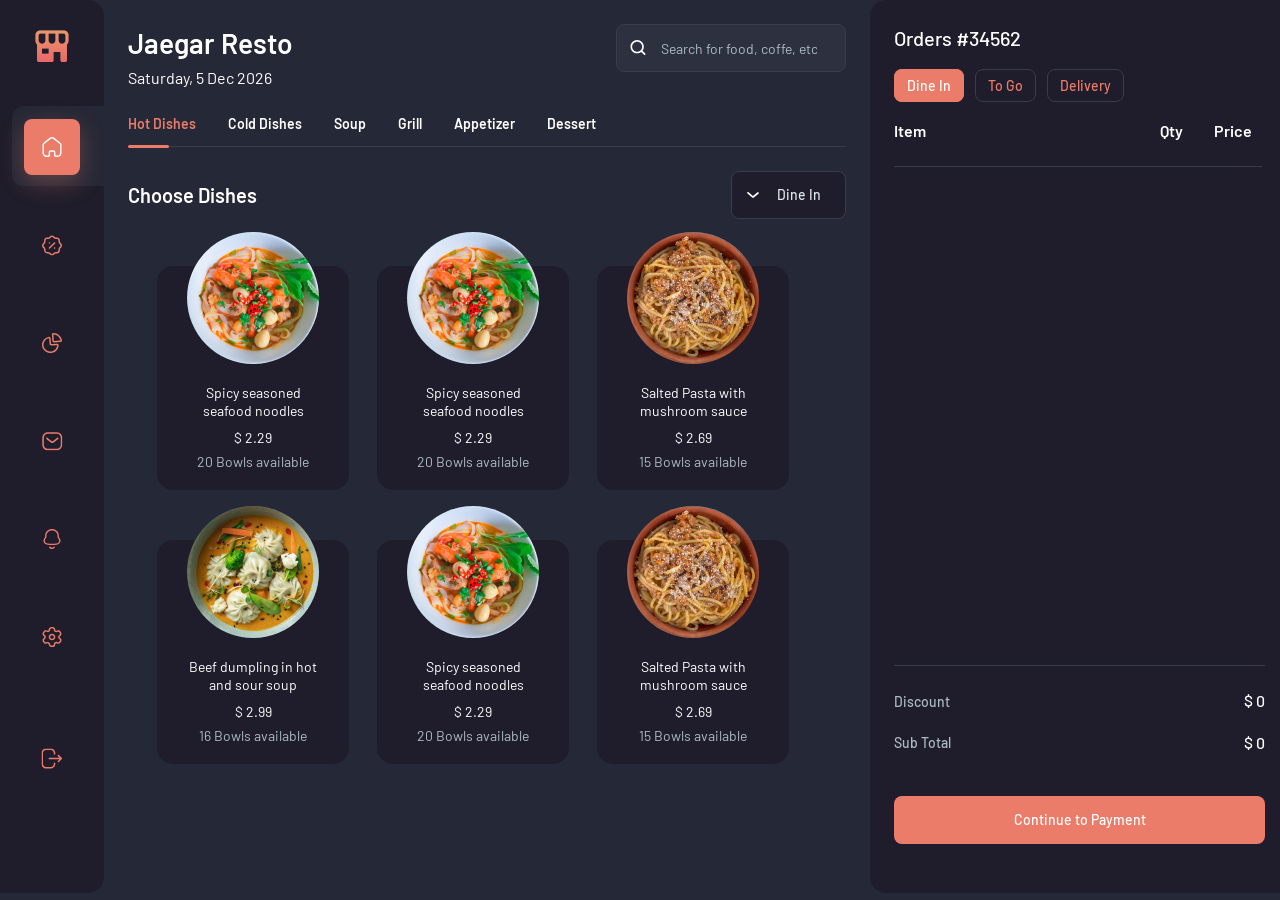
==== commit 1736f1a9: "Update index.html" ====
--- a/index.html
+++ b/index.html
@@ -4,8 +4,7 @@
 <head>
     <meta charset="UTF-8">
     <meta name="viewport" content="width=device-width, initial-scale=1.0">
-    <title>Title</title>
-    <link rel="stylesheet" href="https://cdnjs.cloudflare.com/ajax/libs/font-awesome/5.15.2/css/all.min.css">
+    <title>Jaegar Resto</title>
     <link rel="stylesheet" href="css/style.css">
 </head>
 
@@ -1501,4 +1500,4 @@
     <script src="js/script.js"></script>
 </body>
 
-</html>+</html>
--- a/css/style.css
+++ b/css/style.css
@@ -1 +1 @@
-@import url("https://fonts.googleapis.com/css2?family=Barlow:wght@400;500;600&display=swap");/*! normalize.css v8.0.1 | MIT License | github.com/necolas/normalize.css */html{line-height:1.15;-webkit-text-size-adjust:100%}body{margin:0}main{display:block}h1{font-size:2em;margin:0.67em 0}hr{box-sizing:content-box;height:0;overflow:visible}pre{font-family:monospace, monospace;font-size:1em}a{background-color:transparent}abbr[title]{border-bottom:none;text-decoration:underline;-webkit-text-decoration:underline dotted;text-decoration:underline dotted}b,strong{font-weight:bolder}code,kbd,samp{font-family:monospace, monospace;font-size:1em}small{font-size:80%}sub,sup{font-size:75%;line-height:0;position:relative;vertical-align:baseline}sub{bottom:-0.25em}sup{top:-0.5em}img{border-style:none}button,input,optgroup,select,textarea{font-family:inherit;font-size:100%;line-height:1.15;margin:0}button,input{overflow:visible}button,select{text-transform:none}button,[type="button"],[type="reset"],[type="submit"]{-webkit-appearance:button}button::-moz-focus-inner,[type="button"]::-moz-focus-inner,[type="reset"]::-moz-focus-inner,[type="submit"]::-moz-focus-inner{border-style:none;padding:0}button:-moz-focusring,[type="button"]:-moz-focusring,[type="reset"]:-moz-focusring,[type="submit"]:-moz-focusring{outline:1px dotted ButtonText}fieldset{padding:0.35em 0.75em 0.625em}legend{box-sizing:border-box;color:inherit;display:table;max-width:100%;padding:0;white-space:normal}progress{vertical-align:baseline}textarea{overflow:auto}[type="checkbox"],[type="radio"]{box-sizing:border-box;padding:0}[type="number"]::-webkit-inner-spin-button,[type="number"]::-webkit-outer-spin-button{height:auto}[type="search"]{-webkit-appearance:textfield;outline-offset:-2px}[type="search"]::-webkit-search-decoration{-webkit-appearance:none}::-webkit-file-upload-button{-webkit-appearance:button;font:inherit}details{display:block}summary{display:list-item}template{display:none}[hidden]{display:none}html{box-sizing:border-box}*,*::before,*::after{box-sizing:inherit}:root{--bg-dark: #1F1D2B;--bg-light: #252836;--main-color: #EA7C69;--main-color-transparent: rgba(234, 124, 105, .32);--text-color: #fff;--text-form: #ABBBC2;--text-form-light: #E0E6E9;--form-bg: #2D303E;--border-color: #393C49;--order-btn-active: #FF7CA3;--status-green: #50D1AA;--status-red: #FF7CA3;--status-blue: #65B0F6;--status-purple: #9290fe;--status-orange: #FFB572;--status-green-transparent: rgba(80, 209, 170, .24);--status-red-transparent: rgba(255, 124, 163, .24);--status-purple-transparent: rgba(146, 144, 254, .24);--status-orange-transparent: rgba(255, 181, 114, .24);--notification-success: #269675;--notification-error: #d43b68;--moz-scroll-color: rgba(21, 20, 26, 0.4) transparent}body{font-family:'Barlow',sans-serif;font-weight:normal;background-color:var(--bg-light);color:var(--text-color);display:flex;height:100vh;overflow:hidden}body.dark{--bg-dark: #1F1D2B;--bg-light: #252836;--main-color: #EA7C69;--main-color-transparent: rgba(234, 124, 105, .32);--text-color: #fff;--text-form: #ABBBC2;--text-form-light: #E0E6E9;--form-bg: #2D303E;--border-color: #393C49;--order-btn-active: #FF7CA3;--status-green: #50D1AA;--status-red: #FF7CA3;--status-blue: #65B0F6;--status-purple: #9290fe;--status-orange: #FFB572;--status-green-transparent: rgba(80, 209, 170, .24);--status-red-transparent: rgba(255, 124, 163, .24);--status-purple-transparent: rgba(146, 144, 254, .24);--status-orange-transparent: rgba(255, 181, 114, .24);--notification-success: #269675;--notification-error: #d43b68;--moz-scroll-color: rgba(21, 20, 26, 0.4) transparent}h1,h2,h3,h4{margin:0;padding:0}p{margin:0}ul,li{margin:0;padding:0}::-webkit-scrollbar-thumb{border-radius:10px;background-color:rgba(21,20,26,0.3)}::-webkit-scrollbar{width:6px;height:3px;background-color:transparent;border-radius:10px}input::-webkit-outer-spin-button,input::-webkit-inner-spin-button{-webkit-appearance:none;margin:0}.loader{height:100px;width:20%;text-align:center;padding:1em;margin:0 auto 1em;display:inline-flex;align-items:center;justify-content:center;vertical-align:top}.loader svg path,.loader svg rect{fill:var(--main-color)}.overlay{position:fixed;width:120vw;opacity:0;top:0;left:0;right:0;bottom:0;transform:translateX(-200%);background-color:rgba(0,0,0,0.7);z-index:9000;transition:opacity .3s}.overlay-show{opacity:1;transform:translateX(-10%)}.kitty{position:fixed;bottom:0;right:10%;width:150px;height:150px;-webkit-animation:fadeUp .4s;animation:fadeUp .4s}.kitty img{height:100%;width:100%;-o-object-fit:cover;object-fit:cover}@-webkit-keyframes fadeDown{from{transform:translateY(0);opacity:1}to{transform:translateY(100%);opacity:0}}@keyframes fadeDown{from{transform:translateY(0);opacity:1}to{transform:translateY(100%);opacity:0}}@-webkit-keyframes fadeUp{from{transform:translateY(100%);opacity:0}to{opacity:1;transform:translateY(0)}}@keyframes fadeUp{from{transform:translateY(100%);opacity:0}to{opacity:1;transform:translateY(0)}}.form-element{background-color:var(--form-bg);padding:14px;border:1px solid var(--border-color);border-radius:8px;font-size:14px;line-height:140%;color:var(--text-form-light);resize:none}.form-element::-moz-placeholder{color:var(--text-form)}.form-element:-ms-input-placeholder{color:var(--text-form)}.form-element::placeholder{color:var(--text-form)}.form-element:focus{outline:none}textarea.form-element{height:48px;width:100%;overflow:hidden}.order__header-selectors .order__header-selector{position:relative}.order__header-selectors .order__header-selector input{position:absolute;visibility:hidden;height:0;width:0}.order__header-selectors .order__header-selector input:checked+.order-selector__btn{background-color:var(--main-color);color:var(--text-color);border-color:var(--main-color)}.payment-form__title{margin-bottom:16px}.payment-form input::-webkit-outer-spin-button,.payment-form input::-webkit-inner-spin-button{display:none}.payment-form__methods{display:flex;margin-bottom:16px}.payment-form__methods input{position:absolute;visibility:hidden;opacity:0}.payment-form__methods .payment-form__method-name{font-weight:400;font-size:14px;line-height:130%;color:var(--text-form)}.payment-form__methods label{position:relative;width:101px;height:64px;border:1px solid var(--border-color);border-radius:8px;cursor:pointer;text-align:center;padding:10px 0;display:inline-flex;align-items:center;justify-content:center;flex-direction:column;margin-right:8px}.payment-form__methods label svg{margin-bottom:5px;fill:var(--text-form)}.payment-form__methods label span{position:absolute;display:none;position:absolute;top:7px;right:7px}.payment-form__methods label span svg{fill:none}.payment-form__methods #paypal+label>svg{fill:none}.payment-form__methods #paypal+label>svg path{stroke:var(--text-form)}.payment-form__methods input:checked+label{background-color:var(--form-bg);border-color:1px solid var(--text-form)}.payment-form__methods input:checked+label p{color:var(--text-color)}.payment-form__methods input:checked+label svg{fill:var(--text-color)}.payment-form__methods input:checked+label span{display:block}.payment-form__methods input:checked+label span svg{fill:var(--main-color)}.payment-form__methods #paypal:checked+label>svg path{stroke:var(--text-color)}.payment-form .card-method{padding-bottom:16px;margin-bottom:16px;border-bottom:1px solid var(--border-color)}.payment-form .card-method__input{display:flex;flex-direction:column;margin-bottom:16px;position:relative}.payment-form .card-method__input label{margin-bottom:8px;font-weight:500;font-size:14px;line-height:130%}.payment-form .card-method__input small{position:absolute;bottom:-15px}.payment-form .card-method__input.input-short{display:inline-flex}.payment-form .card-method .input-short+.input-short{margin-left:13px}.payment-form__additional{display:flex}.payment-form__additional-type{flex:1;margin-right:13px}.payment-form__additional-typename{margin-bottom:8px;font-size:14px;font-weight:500;line-height:130%}.payment-form__additional-table{flex:1}.payment-form__confirm{display:flex;position:relative;bottom:0}.btn{background-color:var(--btn-color);outline:0;border:none;color:var(--text-color);border-radius:8px;cursor:pointer}.btn-active{box-shadow:0px 8px 24px var(--main-color-transparent)}.order-selector__btn{color:var(--main-color);background-color:var(--bg-dark);padding:7px 12px;margin-right:8px;border:1px solid var(--border-color)}.order-selector__btn.order-btn_active{background-color:var(--main-color);color:var(--text-color)}.delete-btn{padding:15px;border-radius:8px;border:1px solid var(--main-color)}.delete-btn svg{fill:var(--main-color)}.delete-btn:hover{border:1px solid var(--order-btn-active)}.delete-btn:hover svg{fill:var(--order-btn-active)}.order-btn{font-size:14px;line-height:140%;font-weight:600;width:100%;padding:14px;background-color:var(--main-color);border-radius:8px;transition:all .3s}.order-btn:hover{box-shadow:0px 8px 24px rgba(234,124,105,0.3)}.content-card__btn{position:absolute;display:none;font-weight:500;width:calc(100% + 4px);height:50px;text-align:center;background-color:var(--main-color);z-index:0;opacity:0;right:-2px;bottom:-1px;transition:all .2s;border-radius:0;border-bottom-right-radius:12px;border-bottom-left-radius:12px}.content-card__btn:active{background-color:var(--main-color);filter:brightness(1.4)}.card-edit__btn{display:flex;justify-content:center;align-items:center;align-self:flex-end;height:52px;width:100%;font-weight:500;font-size:14px;line-height:140%;color:var(--main-color);background-color:rgba(234,124,105,0.24);border-radius:7px;border-top-right-radius:0;border-top-left-radius:0;transition:all .2s ease-in}.card-edit__btn svg{fill:var(--main-color);margin-right:10px;transition:all .2s ease-in}.card-edit__btn:hover{background-color:rgba(234,124,105,0.8);color:#fff}.card-edit__btn:hover svg{fill:#fff}.confirm-btn{margin-top:48px;width:172px;padding:14px;margin-left:28px;text-align:center;color:var(--main-color);border:1px solid var(--main-color);transition:all .2s ease-in-out}.confirm-btn:hover{background-color:var(--main-color);color:var(--text-color);box-shadow:0px 8px 24px var(--main-color-transparent)}.confirm-btn:active{transform:scale(0.98)}#save,.payment-confirm{background-color:var(--main-color);color:#fff;margin-left:8px}.most-ordered__btn{width:100%;height:48px;border-radius:8px;color:var(--main-color);border:1px solid var(--main-color);transition:all .2s}.most-ordered__btn:hover{color:#fff;background-color:var(--main-color)}.payment-cancel,.payment-confirm{margin:0;width:100%}.payment-cancel{margin-right:8px}.show-order__btn{position:absolute;left:-63px;top:320px;width:100px;height:26px;background-color:var(--main-color);transform:rotateZ(90deg)}.show-order__btn:before,.show-order__btn:after{position:absolute;content:'';width:30px;height:26px;background-color:var(--main-color);transform:skewX(40deg)}.show-order__btn:before{left:-12px}.show-order__btn:after{transform:skewX(-40deg);right:-12px}.show-order__btn span{cursor:default;position:relative;top:4px;left:20px;z-index:1}.show-menu__btn{left:33px;z-index:50;transform:rotateZ(-90deg)}.show-menu__btn span{left:30px}.authorization-btn{cursor:pointer;display:inline-block;width:100%;background-color:var(--main-color);padding:15px;font-family:inherit;font-size:16px;border:0;border-radius:5px;transition:box-shadow .2s ease}.authorization-btn:hover{background-color:var(--main-color);color:var(--text-color);box-shadow:0px 8px 24px var(--main-color-transparent)}.authorization-btn:active{transform:scale(0.98)}.content-card{position:relative;cursor:default;height:224px;width:192px;border-radius:16px;padding:0 24px;background-color:var(--bg-dark);margin-bottom:50px;margin-right:28px;text-align:center;border:2px solid transparent;transition:all .3s ease-in;opacity:0;transform:translateY(50%)}.content-card:hover{border:2px solid var(--main-color)}.content-card img{border-radius:50%;margin-top:-36px;margin-bottom:16px}.content-card .card-title{font-weight:400;font-size:14px;line-height:130%;margin-bottom:8px}.content-card .card-price{margin-bottom:4px;font-size:14px;line-height:140%}.content-card .card-left{color:#ABBBC2;line-height:140%;font-size:14px}.content-card:nth-of-type(even){transform:translateY(70%);transition-delay:transform .2s}.content-card.show-card{transform:translateX(0);opacity:1}.content-card-active{border:2px solid var(--main-color);z-index:5}.content-card-active .content-card__btn{display:block;transform:translateY(70%);opacity:1;z-index:50}.card-management{border:1px solid var(--border-color);border-radius:8px;width:221px;height:299px;margin:0;margin-bottom:16px;margin-right:16px;padding:0;display:flex;flex-direction:column;justify-content:space-between;align-items:center;opacity:1;transform:translateY(0);transition:all .2s;cursor:default}.card-management:nth-of-type(even){transform:translateY(0)}.card-management:hover{border:1px solid var(--main-color)}.card-management img{height:143px;width:130px;border-radius:50%;margin-top:22px;margin-bottom:14px}.card-management .card-title{max-width:144px}.card-management .card-info{display:flex;justify-content:center;margin-bottom:16px;max-width:144px}.card-management .card-left{padding-left:20px;position:relative}.card-management .card-left:before{position:absolute;content:'';height:4px;width:4px;top:8px;left:8px;border-radius:50%;background-color:var(--text-form)}.card-empty{display:block;border:1px dashed var(--main-color);border-radius:8px;font-weight:600;font-size:16px;line-height:140%;color:var(--main-color);transition:all .2s;cursor:pointer}.card-empty svg{stroke:var(--main-color);margin-bottom:24px;margin-top:127px;transition:all .2s}.card-empty:hover svg{transform:scale(1.4)}.summary-card{width:199px;height:143px;border-radius:8px;background-color:var(--bg-dark);margin-right:24px;padding:16px}.summary-card:last-child{margin-right:0}.summary-card__status{display:flex;align-items:center;margin-bottom:8px}.summary-card__status-icon{position:relative;display:inline-block;width:38px;height:38px;border-radius:8px;background-color:var(--bg-light);margin-right:12px}.summary-card__status-icon svg{position:absolute;top:50%;left:50%;transform:translate(-50%, -50%)}.summary-card__status-icon svg.money-icon{fill:none;width:24px;height:24px}.summary-card__status-icon svg.money-icon circle,.summary-card__status-icon svg.money-icon path{stroke:#9288E0}.summary-card__status-icon svg.bookmark-icon{fill:var(--status-orange)}.summary-card__status-icon svg.customer-icon{fill:var(--status-blue)}.summary-card__status-percent{position:relative;color:#50D1AA;font-size:12px;line-height:140%}.summary-card__status-percent span{display:inline-block;width:18px;height:18px;margin-left:6px;border-radius:50%;background-color:var(--bg-light);text-align:center}.summary-card__status-percent span svg{vertical-align:middle;fill:#fff}.summary-card__status .summary-card__status-percent.up span{background-color:var(--status-green-transparent)}.summary-card__status .summary-card__status-percent.up span svg{fill:var(--status-green)}.summary-card__status .summary-card__status-percent.down{color:var(--status-red)}.summary-card__status .summary-card__status-percent.down span{background-color:var(--status-red-transparent)}.summary-card__status .summary-card__status-percent.down span svg{transform:rotate(180deg);fill:var(--status-red)}.summary-card__value{font-weight:600;font-size:28px;line-height:140%;margin-bottom:8px}.summary-card__descr{font-weight:500;font-size:14px;line-height:130%;color:var(--text-form)}.home-tabs{display:flex;position:relative;z-index:5;border-bottom:1px solid var(--border-color);list-style-type:none;margin-bottom:24px;scrollbar-width:thin;scrollbar-color:var(--moz-scroll-color)}.home-tabs .home-tab{position:relative;font-weight:600;font-size:14px;line-height:140%;margin-right:32px;padding-bottom:13px;cursor:pointer;transition:all .3s}.home-tabs .home-tab::before{opacity:0;position:absolute;content:'';width:60%;height:3px;background-color:var(--main-color);bottom:-2px;border-radius:5px;transition:all .3s}.home-tabs .home-tab:hover{color:var(--main-color)}.home-tabs .home-tab.tab-active{color:var(--main-color)}.home-tabs .home-tab.tab-active::before{opacity:1}.management-tabs{display:flex;list-style-type:none}.management-tabs .management-tab{position:relative;font-weight:600;font-size:14px;line-height:140%;margin-right:32px;padding-bottom:13px;cursor:pointer;transition:all .3s}.management-tabs .management-tab::before{position:absolute;content:'';width:60%;height:4px;background-color:var(--main-color);bottom:-2px;border-radius:5px;transition:all .3s;opacity:0}.management-tabs .management-tab:hover{color:var(--main-color)}.management-tabs .management-tab.item-active{color:var(--main-color)}.management-tabs .management-tab.item-active::before{opacity:1}.dropdown{position:relative;width:115px;height:45px}.dropdown__content{width:100%;position:absolute;text-align:center;padding:14px;background-color:var(--bg-dark);font-weight:500;font-size:14px;line-height:130%;border:1px solid var(--border-color);border-radius:5px;transform:translateY(-100%);z-index:-1;opacity:0;transition:all .3s ease-in-out}.dropdown__item{width:100%;background-color:transparent;outline:0;border:none;display:block;padding:15px 0;font-family:inherit;font-weight:500;font-size:14px;line-height:130%;cursor:pointer;color:var(--text-color);transition:all .2s;border-bottom:1px solid var(--border-color)}.dropdown__item:hover{color:var(--main-color)}.dropdown__item:active{outline:0}.dropdown__item:focus{outline:0}.dropdown__item:last-of-type{border:none}.dropdown-btn{position:relative;width:100%;padding:14px 14px 14px 34px;background-color:var(--bg-dark);font-weight:500;font-size:14px;line-height:130%;z-index:5;transition:all .2s;cursor:pointer}.dropdown-btn svg{position:absolute;left:15px;top:50%;transform:translateY(-50%);fill:#fff;transition:all .2s}.dropdown-btn:hover{color:var(--main-color)}.dropdown-btn:hover svg{fill:var(--main-color)}.dropdown-btn.dropdown-btn_active{color:var(--main-color)}.dropdown-btn.dropdown-btn_active svg{fill:var(--main-color);transform:rotateX(180deg) translateY(50%)}.dropdown__content.dropdown-active{opacity:1;transform:translateY(0);z-index:3}.filter-dropdown .dropdown__content,.time-period__dropdown .dropdown__content,.time-period-type__dropdown .dropdown__content,.payment-dropdown .dropdown__content{background-color:var(--bg-light)}.filter-dropdown .dropdown-btn.dropdown-btn_active,.time-period-type__dropdown .dropdown-btn.dropdown-btn_active,.time-period__dropdown .dropdown-btn.dropdown-btn_active,.payment-dropdown .dropdown-btn.dropdown-btn_active{background-color:var(--bg-light)}.filter-dropdown{width:130px}.filter-dropdown .dropdown-btn{padding-left:44px}.filter-dropdown .dropdown-btn svg{left:1rem}.payment-dropdown{width:100%}.payment-dropdown .dropdown-btn{text-align:left;height:48px;padding-left:44px}.popup-notification{position:fixed;align-items:center;justify-content:center;display:inline-flex;width:230px;height:auto;padding:10px;left:10%;top:90%;background-color:var(--main-color);color:var(--text-color);font-size:20px;text-align:center;border-radius:16px;-webkit-animation:fadeUp .3s;animation:fadeUp .3s}.popup-notification.notification-success{background-color:var(--notification-success)}.popup-notification.notification-error{background-color:var(--notification-error)}.side-bar{width:104px;background-color:var(--bg-dark);border-radius:0 16px 16px 0;overflow-y:auto;overflow-x:hidden;margin-bottom:7px;transition:all .2s;scrollbar-width:thin;scrollbar-color:var(--moz-scroll-color)}.side-bar .show-menu__btn{display:none}.side-bar__logo{display:flex;justify-content:center;align-items:center;height:96px;border-radius:16px;margin-bottom:10px}.side-bar .nav__list{list-style-type:none;display:flex;justify-content:center;flex-direction:column;padding-left:12px}.side-bar .nav__list-item{position:relative;margin-bottom:18px;width:92px;height:80px;padding:13px 24px 11px 12px}.side-bar .nav__list-item a{display:block;position:absolute;width:56px;height:56px;text-align:center}.side-bar .nav__list-item a svg{fill:var(--main-color);position:absolute;top:50%;left:50%;transform:translate(-50%, -50%)}.side-bar .nav__list-item:hover{background-color:var(--bg-light);border-radius:12px 0px 0px 12px}.side-bar .nav__list-item.nav-active{background-color:var(--bg-light);border-radius:12px 0px 0px 12px}.side-bar .nav__list-item.nav-active a{background:var(--main-color);box-shadow:0px 8px 24px rgba(234,124,105,0.32)}.side-bar .nav__list-item.nav-active a svg{fill:#fff}.side-bar .nav__list-item:last-of-type{margin-top:1.5rem}.side-bar.side-bar__hide{transform:translateX(-140%)}.main{position:relative;display:flex;width:calc(100% - 104px);flex-direction:column;overflow:hidden}.main__container{height:100vh;transform:translateY(0);transition:.4s ease}.main-home{display:flex;position:relative;height:100vh;transition:all .3s}.main-home__wrapper{display:flex;flex-direction:column;overflow-y:auto;height:100%;flex:3;padding:24px;scrollbar-width:thin;scrollbar-color:var(--moz-scroll-color)}.main .header{width:100%;display:flex;flex-direction:column;margin-bottom:24px}.main .header__top{display:flex;justify-content:space-between;margin-bottom:24px}.main .header-info{text-align:left}.main .header-info .title{font-weight:600;font-size:28px;line-height:140%;margin-bottom:4px}.main .header-info .date{font-size:16px;line-height:140%}.main .header .search-bar{position:relative;width:230px;height:48px}.main .header .search-bar input{height:100%;width:100%;padding-left:44px}.main .header .search-bar label{position:absolute;color:var(--text-color);left:14px;top:16px}.main .header .search-bar label svg{fill:var(--text-color)}.main-content__top{width:100%;height:80px;display:flex;justify-content:space-between;margin-bottom:20px}.main-content__title{padding-top:10px;font-weight:600;font-size:20px;line-height:140%}.main-content__dropdown{position:relative;text-align:center;padding:14px;background-color:var(--bg-dark);font-weight:500;font-size:14px;line-height:130%;border-radius:5px;transform:translateY(-100%);z-index:-1;opacity:0;transition:all .3s ease-in-out}.main-content__dropdown-item{padding:15px 0;cursor:pointer;font-family:inherit;display:block;text-decoration:none;color:var(--text-color);transition:all .2s;border-bottom:1px solid var(--border-color)}.main-content__dropdown-item:hover{color:var(--main-color)}.main-content__dropdown.dropdown-active{opacity:1;transform:translateY(0);z-index:3}.main-content__bottom{margin-top:30px;display:flex;flex-wrap:wrap;justify-content:center}.order{position:relative;max-width:410px;margin-bottom:7px;border-radius:16px 0 0 16px;padding:24px;padding-right:15px;background-color:var(--bg-dark);z-index:9500;overflow:hidden;flex:2;transition:transform .3s ease-in-out}.order .show-order__btn{display:none}.order__wrapper{overflow-y:auto;height:76%;padding-right:3px;border-bottom:1px solid var(--border-color);margin-bottom:24px;scrollbar-width:thin;scrollbar-color:rgba(21,20,26,0.4) transparent}.order .order__header-payment{display:none;opacity:0;transition:opacity .3s;padding-top:40px}.order .order__header-payment .order__header-title{font-weight:600;font-size:28px;line-height:140%;margin-bottom:8px}.order .order__header-payment .order__header-subtitle{font-weight:400;font-size:16px;line-height:140%;color:var(--text-form)}.order__header{padding-bottom:24px;border-bottom:1px solid var(--border-color);margin-bottom:24px;transition:all .3s}.order__header-title{font-size:20px;font-weight:600;line-height:140%;margin-bottom:24px}.order__header-selectors{margin-bottom:24px}.order__header-names{display:flex;justify-content:space-between}.order__header-names :nth-child(2){margin-left:55%}.order__header-names :nth-child(3){margin-right:10px}.order__header-name{font-weight:600;font-size:16px;line-height:140%}.order-content{overflow-y:auto;list-style-type:none}.order-content__item{display:flex;margin-bottom:24px}.order-content__item-left{margin-right:16px;width:100%;min-width:200px}.order-content__item-right{display:flex;flex-direction:column;text-align:center;justify-content:space-between;width:80px}.order-content__item-total{margin-top:13px;margin-bottom:13px;font-size:16px;font-weight:500;line-height:140%}.order-content__item-inner{display:flex;justify-content:space-between;margin-bottom:10px}.order-content__item-info{position:relative;padding-left:51px}.order-content__item-info img{position:absolute;width:45px;height:41px;border-radius:50%;left:0;top:0}.order-content__item-info__title{width:140px;font-weight:400;font-size:14px;line-height:130%}.order-content__item-info__price{font-weight:400;font-size:12px;line-height:140%;color:var(--text-form)}.order-content__item-capacity{width:48px;height:48px;font-weight:500;font-size:16px;text-align:center;padding:12px 10px}.order-total{width:100%;font-weight:500;font-size:16px;line-height:140%;background-color:var(--bg-dark);transition:transform .3s}.order-total__discount{display:flex;justify-content:space-between;align-items:center;margin-bottom:19px}.order-total__discount-title{color:var(--text-form);font-size:14px;line-height:140%}.order-total__subtotal{display:flex;justify-content:space-between;align-items:center;margin-bottom:42px}.order-total__subtotal-title{color:var(--text-form);font-size:14px;line-height:140%}.order.order-active{position:absolute;width:410px;height:99%;top:0;right:0;border-top-right-radius:0;transform:translateX(-105%);padding-right:20px}.order.order-active .order__header{display:none;opacity:0}.order.order-active .order__header-payment{display:block}.order.order-active .order__wrapper{height:85%}.order.order-active .order-total{transform:translateY(10%);transition:all .3s}.order.order-active #continueBtn{transform:translateY(200%);transition:transform .3s}.order-payment{position:absolute;padding:24px;padding-right:18px;top:0;right:0;background-color:var(--bg-dark);border-radius:16px;height:99%;z-index:9501;transform:translateX(100%);transition:all .3s ease-in-out;display:none}.order-payment .order__header{padding-top:40px}.order-payment .order__header-title{font-weight:600;font-size:28px;line-height:140%;margin-bottom:8px}.order-payment .order__header-subtitle{font-weight:400;font-size:16px;line-height:140%;color:var(--text-form)}.order-payment.payment-active{border-left:1px solid var(--border-color);transform:translateX(0);border-radius:0;height:99%}.main-settings{padding:24px;width:100%;height:100vh;overflow:hidden}.main-settings__title{font-weight:600;font-size:28px;line-height:140%;margin-bottom:24px}.main-settings__wrapper{display:flex;overflow:hidden;height:94%}.main-settings__menu{position:relative;background-color:var(--bg-dark);border-radius:16px;list-style-type:none;margin-right:24px;width:275px;overflow:hidden}.main-settings__menu .side__indicator{position:absolute;content:'';width:4px;height:39px;background-color:var(--main-color);right:0;transform:translateY(-50%);top:0;border-radius:30px;transition:all .2s}.main-settings__menu-item{position:relative;padding:24px;cursor:pointer;transition:all .1s}.main-settings__menu-item__title{display:flex;align-items:center;font-weight:500;font-size:14px;line-height:130%;margin-bottom:4px}.main-settings__menu-item__title svg{margin-right:9px;fill:var(--text-color)}.main-settings__menu-item__subtitle{font-weight:400;font-size:12px;line-height:140%;color:var(--text-form);margin-left:25px}.main-settings__menu-item:hover{background:rgba(234,124,105,0.26)}.main-settings__menu-item.menu-item__active{background:rgba(234,124,105,0.26)}.main-settings__menu-item.menu-item__active .main-settings__menu-item__title{color:var(--main-color)}.main-settings__menu-item.menu-item__active .main-settings__menu-item__title svg{fill:var(--main-color)}.main-settings__menu-item.menu-item__active .main-settings__menu:before{transform:translateY(15px)}.main-settings__content{width:calc(100% - 275px);background-color:var(--bg-dark);border-radius:16px}.main-settings .settings__management{height:100%}.main-settings .settings__management-header{padding:24px;padding-bottom:0;border-bottom:1px solid var(--border-color)}.main-settings .settings__management-header__top{display:flex;justify-content:space-between;margin-bottom:34px}.main-settings .settings__management-header__title{font-weight:600;font-size:20px;line-height:140%}.main-settings .settings__management-content{padding:24px;padding-top:0;padding-right:2px;margin-top:24px;display:flex;flex-wrap:wrap;overflow-y:auto;height:82%}.main-settings__content{position:relative}.main-settings .settings-confirm{transform:translateY(100%);position:absolute;bottom:0;left:0;width:100%;height:120px;background-color:var(--bg-dark);transition:transform .2s ease-in-out}.main-dashboard{display:flex;width:100%;height:100vh;padding:24px;overflow:hidden}.main-dashboard__left{margin-right:24px;width:70%}.main-dashboard__right{width:30%}.main-dashboard__info{padding-bottom:24px;margin-bottom:24px;border-bottom:1px solid var(--border-color)}.main-dashboard__info-title{font-weight:600;font-size:28px;line-height:140%}.main-dashboard__info .date{line-height:140%;font-size:16px;color:var(--text-form)}.main-dashboard__total{display:flex;justify-content:space-between;margin-bottom:24px}.main-dashboard .order-report{background-color:var(--bg-dark);padding-top:24px;border-radius:8px;height:65%;overflow:hidden}.main-dashboard .order-report__header{border-bottom:1px solid var(--border-color);margin-bottom:16px;padding-left:24px;padding-right:16px}.main-dashboard .order-report__header-info{display:flex;justify-content:space-between;align-items:center;margin-bottom:16px}.main-dashboard .order-report__title{font-weight:600;font-size:20px;line-height:140%}.main-dashboard .order-report__table-header{display:-ms-grid;display:grid;-ms-grid-columns:1fr 1fr 1fr 92px;grid-template-columns:1fr 1fr 1fr 92px;padding-bottom:16px;justify-items:start;font-weight:500;font-size:14px;line-height:140%;grid-gap:0 35px}.main-dashboard .order-report__table-header__name{max-width:88px}.main-dashboard .order-report__table-body{height:75%;overflow-y:auto}.main-dashboard .order-report__table-body__inner{display:-ms-grid;display:grid;-ms-grid-rows:()[1fr];grid-template-rows:repeat(1fr);grid-auto-rows:1fr;padding:0 24px;padding-right:18px;grid-gap:2px 0}.main-dashboard .order-report .customer-order{display:-ms-grid;display:grid;-ms-grid-columns:1fr 1fr 1fr 92px;grid-template-columns:1fr 1fr 1fr 92px;justify-items:start;grid-column-gap:35px;line-height:140%;font-size:14px;color:var(--text-form-light);padding:10px 0}.main-dashboard .order-report .customer-order__info{display:flex;align-items:flex-start}.main-dashboard .order-report .customer-order__info-avatar{height:34px;width:34px;border-radius:50%;background-color:var(--status-blue);text-align:center;margin-right:16px}.main-dashboard .order-report .customer-order__info-avatar img{-o-object-fit:contain;object-fit:contain;height:100%;width:100%}.main-dashboard .order-report .customer-order__info-name{font-weight:400}.main-dashboard .order-report .customer-order__menu{max-width:150px}.main-dashboard .order-report .customer-order__status{-ms-grid-column-align:end;justify-self:end;padding:4px 12px;height:26px;width:91px;text-align:center;color:var(--status-green);background-color:var(--status-green-transparent);border-radius:30px}.main-dashboard .order-report .customer-order.order-completed .customer-order__status{background-color:var(--status-green-transparent);color:var(--status-green)}.main-dashboard .order-report .customer-order.order-preparing .customer-order__status{background-color:var(--status-purple-transparent);color:var(--status-purple)}.main-dashboard .order-report .customer-order.order-pending .customer-order__status{background-color:var(--status-orange-transparent);color:var(--status-orange)}.main-dashboard .most-ordered{width:100%;background-color:var(--bg-dark);border-radius:8px;padding:24px;margin-bottom:24px}.main-dashboard .most-ordered__header{display:flex;justify-content:space-between;align-items:center;padding-bottom:16px;border-bottom:1px solid var(--border-color);margin-bottom:20px}.main-dashboard .most-ordered__header-title{margin-right:10px}.main-dashboard .most-ordered__content-item{display:flex;margin-bottom:24px}.main-dashboard .most-ordered__content-item__img{border-radius:50%;width:55px;height:55px;margin-right:14px}.main-dashboard .most-ordered__content-item__name{font-size:14px;font-weight:500;line-height:130%}.main-dashboard .most-ordered__content-item__total{font-size:12px;line-height:140%;color:var(--text-form)}.main-dashboard .most-ordered__graph{display:flex;align-items:center}.main-dashboard .most-ordered__graph .graph{position:relative;width:60%;height:190px;margin-right:24px}.main-dashboard .most-ordered__graph .graph__max-line,.main-dashboard .most-ordered__graph .graph__middle-line,.main-dashboard .most-ordered__graph .graph__min-line,.main-dashboard .most-ordered__graph .graph__center-line{position:absolute;top:50%;left:50%;border-radius:50%;transform:translate(-50%, -50%)}.main-dashboard .most-ordered__graph .graph__max-line svg,.main-dashboard .most-ordered__graph .graph__middle-line svg,.main-dashboard .most-ordered__graph .graph__min-line svg,.main-dashboard .most-ordered__graph .graph__center-line svg{stroke-linecap:round;transform:rotateZ(-90deg);height:100%;width:100%}.main-dashboard .most-ordered__graph .graph__max-line circle.graph-round,.main-dashboard .most-ordered__graph .graph__middle-line circle.graph-round,.main-dashboard .most-ordered__graph .graph__min-line circle.graph-round,.main-dashboard .most-ordered__graph .graph__center-line circle.graph-round{fill:transparent}.main-dashboard .most-ordered__graph .graph__max-line circle.graph-ring,.main-dashboard .most-ordered__graph .graph__middle-line circle.graph-ring,.main-dashboard .most-ordered__graph .graph__min-line circle.graph-ring,.main-dashboard .most-ordered__graph .graph__center-line circle.graph-ring{fill:transparent;stroke:rgba(0,0,0,0.2)}.main-dashboard .most-ordered__graph .graph__max-line{width:188px;height:188px}.main-dashboard .most-ordered__graph .graph__max-line circle.graph-round{fill:transparent;stroke-dasharray:550;stroke-dashoffset:150}.main-dashboard .most-ordered__graph .graph__max-line circle.graph-ring{stroke:rgba(255,255,255,0.1)}.main-dashboard .most-ordered__graph .graph__middle-line{width:166px;height:166px}.main-dashboard .most-ordered__graph .graph__middle-line circle.graph-round{stroke-dasharray:480;stroke-dashoffset:240}.main-dashboard .most-ordered__graph .graph__middle-line circle.graph-ring{stroke:rgba(255,255,255,0.05)}.main-dashboard .most-ordered__graph .graph__min-line{width:142px;height:142px}.main-dashboard .most-ordered__graph .graph__min-line circle.graph-round{stroke-dasharray:410;stroke-dashoffset:150}.main-dashboard .most-ordered__graph .graph__min-line circle.graph-ring{stroke:rgba(255,255,255,0.1)}.main-dashboard .most-ordered__graph .graph__center-line{width:120px;height:120px}.main-dashboard .most-ordered__graph .graph__center-line circle.graph-ring{stroke:rgba(255,255,255,0.05)}.main-dashboard .most-ordered__graph .graph-stat__item{position:relative;width:106px;padding-left:27px;margin-bottom:16px}.main-dashboard .most-ordered__graph .graph-stat__item-name{font-weight:500;font-size:14px;line-height:130%}.main-dashboard .most-ordered__graph .graph-stat__item-descr{font-size:12px;line-height:140%;color:var(--text-form)}.main-dashboard .most-ordered__graph .graph-stat__item-circle{position:absolute;width:18px;height:18px;background-color:#fff;left:0;top:0;border-radius:50%}.main-dashboard .most-ordered__graph .graph-stat__item.stat-big span{background-color:var(--status-blue)}.main-dashboard .most-ordered__graph .graph-stat__item.stat-middle span{background-color:var(--status-orange)}.main-dashboard .most-ordered__graph .graph-stat__item.stat-small span{background-color:var(--status-red)}.main-dashboard .most-ordered-type{margin:0}@-webkit-keyframes dashOffset{from{stroke-dashoffset:550}to{stroke-dashoffset:200}}@keyframes dashOffset{from{stroke-dashoffset:550}to{stroke-dashoffset:200}}.authorization{padding:24px;display:flex;justify-content:center;align-items:center;min-height:100vh}.authorization__title{text-align:center;margin-bottom:30px}.authorization__container{background-color:var(--bg-dark);padding:20px 40px;border-radius:8px;display:flex;flex-direction:column;justify-content:center;align-items:center}.authorization__text{margin-top:30px}.authorization__text a{margin-left:5px;text-decoration:none;color:var(--main-color)}.form-control{position:relative;margin:20px 0 40px;width:300px}.form-control input{background-color:transparent;border:0;border-bottom:2px var(--text-color) solid;display:block;width:100%;padding:15px 0;font-size:18px;color:var(--text-color)}.form-control input:focus,.form-control input:valid{outline:0;border-bottom-color:var(--main-color)}.form-control label{position:absolute;top:15px;left:0}.form-control label span{display:inline-block;font-size:18px;min-width:5px;transition:0.3s cubic-bezier(0.68, -0.55, 0.265, 1.55)}.form-control input:focus,.form-control input:valid{z-index:1}.form-control input:focus+label span,.form-control input:valid+label span{color:var(--main-color);transform:translateY(-30px)}@media (max-width: 1200px){.overlay.show{width:102vw;transform:translateX(-12%);display:block}.order{padding:10px;max-width:340px}.order__header.order__header-payment{padding-top:10px}.order__wrapper{margin-bottom:5px}.order.order-active{width:385px}.order-payment{padding:10px;padding-right:4px;overflow-y:scroll}.order-payment .order__header{padding-top:10px}.main-dashboard{padding:15px;justify-content:space-between}.main-dashboard__left{width:65%}.main-dashboard__right{width:35%}.main-dashboard__info{padding-bottom:16px}.main-dashboard .most-ordered{padding:10px}.main-dashboard .most-ordered__header{padding-bottom:16px}.main-dashboard .most-ordered-type .most-ordered__graph{flex-direction:column-reverse}.main-dashboard .most-ordered-type .most-ordered__graph-stat{display:flex;justify-content:space-between;width:100%}}@media (max-width: 1100px){.side-bar{width:70px;height:100%;overflow-x:visible;overflow-y:auto}.side-bar .nav{height:80%}.side-bar .nav__list{height:100%;padding-left:4px;justify-content:space-between}.side-bar .nav__list-item{display:inline-flex;justify-content:center;align-items:center;position:relative;width:100%;height:60px;padding:0px;border-radius:12px}.side-bar .nav__list-item a{width:42px;height:42px}.side-bar .nav__list-item:last-of-type{margin-top:50px}.side-bar .nav__list-item:last-of-type a svg{transform:translate(-40%, -50%)}.side-bar.show{transform:translateX(0)}.main{width:calc(100% - 70px)}}@media (max-width: 969px){.main .header-info{text-align:center}.order{overflow:visible;position:absolute;top:0;right:0;transform:translateX(100%);height:100%}.order .show-order__btn{display:block}.order__header{padding-bottom:10px;margin-bottom:10px}.order__header-title{margin-bottom:10px}.order__header-selectors{height:40px;margin-bottom:5px;display:flex;flex-wrap:wrap;align-items:center;justify-content:center}.order__header-selectors .order-selector__btn{margin-bottom:5px}.order__header-name:not(:first-child){display:none}.order-content__item{flex-direction:column;margin-bottom:10px;padding-bottom:10px;border-bottom:1px solid var(--border-color)}.order-content__item-left{margin-right:0;margin-bottom:5px}.order-content__item-right{flex-direction:row;width:100%}.order-total__discount{margin-bottom:8px}.order-total__subtotal{margin-bottom:10px}.order.show{transform:translateX(0)}.main-home .header{margin-bottom:0}.main-home .header__top{flex-direction:column;align-items:center}.main-home .header-info{margin-bottom:10px}.main-home .header .search-bar{width:50%;text-align:center}.main-home .header .search-bar input:focus{transition:all .2s ease-in;width:100%}.main-home__wrapper{padding:15px;padding-left:25px}.main-home .tabs__wrapper{width:100%}.main-home .home-tabs{margin-bottom:10px;overflow-x:auto;overflow-y:hidden;-ms-grid-columns:110px 110px (80px)[6];grid-template-columns:110px 110px repeat(6, 80px);display:-ms-grid;display:grid;justify-items:center}.main-home .home-tab:before{bottom:0px;width:100%}.main-home .content-card{height:200px;width:165px}.main-home .content-card img{height:100px;width:100px;margin-bottom:8px}.main-settings{padding:15px}.main-settings__title{margin-bottom:15px;font-size:26px;line-height:100%}.main-settings__menu{height:auto;width:190px;margin-right:13px;overflow-y:auto}.main-settings__menu-item{padding:20px}.main-settings__content{width:calc(100% - 190px)}.main-settings .settings__management{height:94%}.main-settings .settings__management-header{padding:14px;padding-bottom:0}.main-settings .settings__management-content{padding:15px;padding-right:9px;margin-top:10px}.main-settings .settings__management-content .card-management{width:170px;height:auto;max-height:280px}.main-settings .settings__management-content .card-management img{height:100px;width:100px;margin-top:5px;margin-bottom:8px}.main-settings .settings__management-content .card-management .card-info{margin-bottom:5px}.main-settings .settings__management-content .card-empty{display:inline-flex;align-items:center;justify-content:center}.main-settings .settings__management-content .card-empty svg{margin:0;margin-bottom:10px}.main-dashboard{overflow-y:auto;flex-direction:column}.main-dashboard__info{margin-bottom:15px;padding-bottom:10px}.main-dashboard__total{margin-bottom:15px}.main-dashboard__total .summary-card{margin-right:0}.main-dashboard__total .summary-card+.summary-card{margin-left:10px}.main-dashboard__left{width:100%;margin-right:0}.main-dashboard__right{width:100%;max-width:100%;display:flex;justify-content:space-between;margin-top:-50px}.main-dashboard .most-ordered{width:48%}.main-dashboard .most-ordered-type{max-height:395px}.main-dashboard .most-ordered-type .graph{margin-top:10px;margin-right:0}}@media (max-width: 769px){.main-home .header .search-bar{width:70%}.main-home .main-content__bottom{padding-bottom:40px}.order-payment.payment-active{height:100%}.main-settings{padding:10px;padding-bottom:5px}.main-settings__title{margin-bottom:10px}.main-settings__wrapper{flex-direction:column;overflow:hidden;padding-bottom:10px}.main-settings__menu{height:65px;width:100%;display:-ms-grid;display:grid;-ms-grid-columns:(160px)[6];grid-template-columns:repeat(6, 160px);margin-right:0;margin-bottom:10px;overflow-y:hidden;overflow-x:auto}.main-settings__menu .side__indicator{display:none}.main-settings__menu-item{padding:10px}.main-settings__menu-item__title{flex-direction:column;align-items:center}.main-settings__menu-item__title svg{margin-bottom:6px;margin-right:0}.main-settings__menu-item__subtitle{display:none}.main-settings__content{width:100%;height:80%;overflow:hidden}.main-settings .settings__management{height:100%}.main-settings .settings__management-header__top{margin-bottom:10px}.main-settings .settings__management .management-tabs .management-tab{margin-right:20px}.main-settings .settings__management-content{padding-right:0;padding-bottom:0}.main-settings .settings__management-content .card-management{margin-right:10px}.main-dashboard .summary-card{padding:10px;height:120px}.main-dashboard .summary-card__value{font-size:20px}.main-dashboard .summary-card__descr{font-size:13px}.main-dashboard .order-report{padding-top:15px}.main-dashboard .order-report__table-header{padding-bottom:10px;display:flex;justify-content:space-between}.main-dashboard .order-report .customer-order{-moz-column-gap:20px;column-gap:20px;-ms-grid-columns:130px 140px (70px)[2];grid-template-columns:130px 140px repeat(2, 70px);border-bottom:1px solid var(--border-color)}.main-dashboard .order-report .customer-order__status{-ms-grid-column-align:start;justify-self:start}}@media (max-width: 640px){.main-dashboard{padding-right:5px;padding-left:15px;padding-bottom:70px}.main-dashboard__right{flex-direction:row;flex-wrap:wrap;margin-top:-100px}.main-dashboard__right .most-ordered{width:100%}.main-dashboard__total{margin-bottom:5px;flex-wrap:wrap;justify-content:center}.main-dashboard .summary-card{width:48%;display:flex;flex-direction:column;align-items:center;margin-bottom:10px}.main-dashboard .order-report__table-header{display:-ms-grid;display:grid;grid-gap:10px;-ms-grid-columns:(1fr)[2];grid-template-columns:repeat(2, 1fr);-ms-grid-rows:(1fr)[2];grid-template-rows:repeat(2, 1fr)}.main-dashboard .order-report__table-body{height:84%}.main-dashboard .order-report .customer-order{grid-gap:15px;-ms-grid-columns:(1fr)[2];grid-template-columns:repeat(2, 1fr);-ms-grid-rows:(1fr)[1];grid-template-rows:repeat(1, 1fr);border-bottom:1px solid var(--border-color)}.main-dashboard .order-report .customer-order__status{-ms-grid-column-align:start;justify-self:start}.main-dashboard .order-report .customer-order__payment{font-weight:600;font-size:15px}}@media (max-width: 460px){.popup-notification{top:5%;left:20%}.main{width:100%}.main-home .header .search-bar{width:90%}.main-home__wrapper{padding-right:15px;padding-left:15px}.main-home__wrapper .content-card{display:-ms-grid;display:grid;padding:10px;grid-auto-flow:column;align-items:center;width:100%;height:auto;min-height:140px;margin-bottom:20px;margin-right:0}.main-home__wrapper .content-card img{-ms-grid-row:1;-ms-grid-row-span:3;grid-row:1 / 4;height:90px;width:90px;margin-top:0;margin-bottom:0;margin-right:10px}.main-home__wrapper .content-card .card-title{-ms-grid-column:2;-ms-grid-column-span:1;grid-column:2 / 3}.main-home__wrapper .content-card .card-price{-ms-grid-column:2;-ms-grid-column-span:1;grid-column:2 / 3}.main-home__wrapper .content-card .card-left{-ms-grid-column:2;-ms-grid-column-span:1;grid-column:2 / 3}.main-home__wrapper .content-card__btn{height:35px;bottom:1px}.main-content__bottom{padding-right:11px;padding-left:15px;margin-top:0;padding-bottom:50px}.order.order-active{width:80%}.order-payment{width:100%}.order-payment .order__header{padding-top:0}.order-payment .order__header-title{margin-bottom:5px}.order-payment .payment-form__methods{justify-content:space-between}.order-payment .card-method__input{margin-bottom:8px}.order-payment .card-method__input.input-short{width:48%}.order-payment .card-method .input-short+.input-short{margin-left:8px}.order-payment .payment-form__additional{flex-wrap:wrap;justify-content:space-between;margin-bottom:10px}.order-payment .payment-form__additional-type{width:48%}.order-payment .payment-form__additional .payment-dropdown .dropdown__content{transform:translateY(0)}.order-payment .payment-form__additional .payment-dropdown .dropdown__content.dropdown-active{transform:translateY(-125%)}.order-payment .payment-form__additional-table{width:48%}.order-payment .payment-form__additional-table .card-method__input.input-short{width:100%}.order-payment .payment-form__confirm{height:48px}.order-payment .payment-form__confirm button{padding:0}.order-payment.payment-active{height:100%}.side-bar{width:70px;position:absolute;top:0;left:0;transform:translateX(-100%);z-index:100;transition:all .3s;overflow:visible;height:100%}.side-bar .show-menu__btn{display:block}.side-bar .nav__list{padding-right:4px}.side-bar .nav__list-item{margin-bottom:0}.side-bar .nav__list-item.nav-active{border-radius:16px}.management-tabs{display:-ms-grid;display:grid;overflow-x:visible;overflow-y:hidden;justify-items:center;-ms-grid-columns:100px 100px (80px)[6];grid-template-columns:100px 100px repeat(6, 80px)}.management-tabs .management-tab{margin-right:25px}.management-tabs .management-tab::before{bottom:0;width:100%}.management-tabs::-webkit-scrollbar{display:none}.main-settings__title{text-align:center}.main-settings__menu{height:90px;text-align:center;-ms-grid-columns:(130px)[6];grid-template-columns:repeat(6, 130px);scrollbar-width:none}.main-settings__menu-item{display:flex;align-items:center;justify-content:center}.main-settings .settings__management-content .card-management{width:150px}.main-settings .settings__management-content .card-management .card-title{padding:0 10px}.authorization__container{max-width:300px;padding:20px}.authorization .form-control{width:250px}}@media (max-width: 380px){.header__top .header-info{margin-bottom:15px}.main-settings .settings__management-content{padding-left:20px;padding-right:5px}.main-settings .settings__management-content .card-management{width:100%;min-height:150px}}
+@import url("https://fonts.googleapis.com/css2?family=Barlow:wght@400;500;600&display=swap");/*! normalize.css v8.0.1 | MIT License | github.com/necolas/normalize.css */html{line-height:1.15;-webkit-text-size-adjust:100%}body{margin:0}main{display:block}h1{font-size:2em;margin:0.67em 0}hr{box-sizing:content-box;height:0;overflow:visible}pre{font-family:monospace, monospace;font-size:1em}a{background-color:transparent}abbr[title]{border-bottom:none;text-decoration:underline;-webkit-text-decoration:underline dotted;text-decoration:underline dotted}b,strong{font-weight:bolder}code,kbd,samp{font-family:monospace, monospace;font-size:1em}small{font-size:80%}sub,sup{font-size:75%;line-height:0;position:relative;vertical-align:baseline}sub{bottom:-0.25em}sup{top:-0.5em}img{border-style:none}button,input,optgroup,select,textarea{font-family:inherit;font-size:100%;line-height:1.15;margin:0}button,input{overflow:visible}button,select{text-transform:none}button,[type="button"],[type="reset"],[type="submit"]{-webkit-appearance:button}button::-moz-focus-inner,[type="button"]::-moz-focus-inner,[type="reset"]::-moz-focus-inner,[type="submit"]::-moz-focus-inner{border-style:none;padding:0}button:-moz-focusring,[type="button"]:-moz-focusring,[type="reset"]:-moz-focusring,[type="submit"]:-moz-focusring{outline:1px dotted ButtonText}fieldset{padding:0.35em 0.75em 0.625em}legend{box-sizing:border-box;color:inherit;display:table;max-width:100%;padding:0;white-space:normal}progress{vertical-align:baseline}textarea{overflow:auto}[type="checkbox"],[type="radio"]{box-sizing:border-box;padding:0}[type="number"]::-webkit-inner-spin-button,[type="number"]::-webkit-outer-spin-button{height:auto}[type="search"]{-webkit-appearance:textfield;outline-offset:-2px}[type="search"]::-webkit-search-decoration{-webkit-appearance:none}::-webkit-file-upload-button{-webkit-appearance:button;font:inherit}details{display:block}summary{display:list-item}template{display:none}[hidden]{display:none}html{box-sizing:border-box}*,*::before,*::after{box-sizing:inherit}:root{--bg-dark: #1F1D2B;--bg-light: #252836;--main-color: #EA7C69;--main-color-transparent: rgba(234, 124, 105, .32);--text-color: #fff;--text-form: #ABBBC2;--text-form-light: #E0E6E9;--form-bg: #2D303E;--border-color: #393C49;--order-btn-active: #FF7CA3;--status-green: #50D1AA;--status-red: #FF7CA3;--status-blue: #65B0F6;--status-purple: #9290fe;--status-orange: #FFB572;--status-green-transparent: rgba(80, 209, 170, .24);--status-red-transparent: rgba(255, 124, 163, .24);--status-purple-transparent: rgba(146, 144, 254, .24);--status-orange-transparent: rgba(255, 181, 114, .24);--notification-success: #269675;--notification-error: #d43b68;--moz-scroll-color: rgba(21, 20, 26, 0.4) transparent}body{font-family:'Barlow',sans-serif;font-size:16px;font-weight:400;background-color:var(--bg-light);color:var(--text-color);display:flex;height:100vh;overflow:hidden}body.dark{--bg-dark: #1F1D2B;--bg-light: #252836;--main-color: #EA7C69;--main-color-transparent: rgba(234, 124, 105, .32);--text-color: #fff;--text-form: #ABBBC2;--text-form-light: #E0E6E9;--form-bg: #2D303E;--border-color: #393C49;--order-btn-active: #FF7CA3;--status-green: #50D1AA;--status-red: #FF7CA3;--status-blue: #65B0F6;--status-purple: #9290fe;--status-orange: #FFB572;--status-green-transparent: rgba(80, 209, 170, .24);--status-red-transparent: rgba(255, 124, 163, .24);--status-purple-transparent: rgba(146, 144, 254, .24);--status-orange-transparent: rgba(255, 181, 114, .24);--notification-success: #269675;--notification-error: #d43b68;--moz-scroll-color: rgba(21, 20, 26, 0.4) transparent}h1,h2,h3,h4{margin:0;padding:0}p{margin:0}ul,li{margin:0;padding:0}::-webkit-scrollbar-thumb{border-radius:10px;background-color:rgba(21,20,26,0.3)}::-webkit-scrollbar{width:6px;height:3px;background-color:transparent;border-radius:10px}input::-webkit-outer-spin-button,input::-webkit-inner-spin-button{-webkit-appearance:none;margin:0}.title{font-size:28px;line-height:140%;font-weight:500}.block-title{font-size:20px;line-height:140%;font-weight:500}.loader{height:100px;width:20%;text-align:center;padding:1em;margin:0 auto 1em;display:inline-flex;align-items:center;justify-content:center;vertical-align:top}.loader svg path,.loader svg rect{fill:var(--main-color)}.overlay{position:fixed;width:120vw;opacity:0;top:0;left:0;right:0;bottom:0;transform:translateX(-200%);background-color:rgba(0,0,0,0.7);z-index:9000;transition:opacity .3s}.overlay-show{opacity:1;transform:translateX(-10%)}.kitty{position:fixed;bottom:0;right:10%;width:150px;height:150px;-webkit-animation:fadeUp .4s;animation:fadeUp .4s}.kitty img{height:100%;width:100%;-o-object-fit:cover;object-fit:cover}@-webkit-keyframes fadeDown{from{transform:translateY(0);opacity:1}to{transform:translateY(100%);opacity:0}}@keyframes fadeDown{from{transform:translateY(0);opacity:1}to{transform:translateY(100%);opacity:0}}@-webkit-keyframes fadeUp{from{transform:translateY(100%);opacity:0}to{opacity:1;transform:translateY(0)}}@keyframes fadeUp{from{transform:translateY(100%);opacity:0}to{opacity:1;transform:translateY(0)}}.form-element{background-color:var(--form-bg);padding:14px;border:1px solid var(--border-color);border-radius:8px;font-size:14px;line-height:140%;color:var(--text-form-light);resize:none}.form-element::-moz-placeholder{color:var(--text-form)}.form-element:-ms-input-placeholder{color:var(--text-form)}.form-element::placeholder{color:var(--text-form)}.form-element:focus{outline:none}textarea.form-element{height:48px;width:100%;overflow:hidden}.order__selectors{margin-bottom:24px}.order__selectors .order__selector{position:relative}.order__selectors .order__selector input{position:absolute;visibility:hidden;height:0;width:0}.order__selectors .order__selector input:checked+.order__selector-btn{background-color:var(--main-color);color:var(--text-color);border-color:var(--main-color)}.payment-form__title{margin-bottom:16px}.payment-form input::-webkit-outer-spin-button,.payment-form input::-webkit-inner-spin-button{display:none}.payment-form__methods{display:flex;margin-bottom:16px}.payment-form__methods input{position:absolute;visibility:hidden;opacity:0}.payment-form__methods .payment-form__method-name{font-weight:400;font-size:14px;line-height:130%;color:var(--text-form)}.payment-form__methods label{position:relative;width:101px;height:64px;border:1px solid var(--border-color);border-radius:8px;cursor:pointer;text-align:center;padding:10px 0;display:inline-flex;align-items:center;justify-content:center;flex-direction:column;margin-right:8px}.payment-form__methods label svg{margin-bottom:5px;fill:var(--text-form)}.payment-form__methods label span{position:absolute;display:none;position:absolute;top:7px;right:7px}.payment-form__methods label span svg{fill:none}.payment-form__methods #paypal+label>svg{fill:none}.payment-form__methods #paypal+label>svg path{stroke:var(--text-form)}.payment-form__methods input:checked+label{background-color:var(--form-bg);border-color:1px solid var(--text-form)}.payment-form__methods input:checked+label p{color:var(--text-color)}.payment-form__methods input:checked+label svg{fill:var(--text-color)}.payment-form__methods input:checked+label span{display:block}.payment-form__methods input:checked+label span svg{fill:var(--main-color)}.payment-form__methods #paypal:checked+label>svg path{stroke:var(--text-color)}.payment-form .card-method{padding-bottom:16px;margin-bottom:16px;border-bottom:1px solid var(--border-color)}.payment-form .card-method__input{display:flex;flex-direction:column;margin-bottom:16px;position:relative}.payment-form .card-method__input label{margin-bottom:8px;font-weight:500;font-size:14px;line-height:130%}.payment-form .card-method__input small{position:absolute;bottom:-15px}.payment-form .card-method__input.input-short{display:inline-flex}.payment-form .card-method .input-short+.input-short{margin-left:13px}.payment-form__additional{display:flex}.payment-form__type{flex:1;margin-right:13px}.payment-form__typename{margin-bottom:8px;font-size:14px;font-weight:500;line-height:130%}.payment-form__table{flex:1}.payment-form__confirm{display:flex;position:relative;bottom:0}.btn{outline:0;border:none;background-color:transparent;cursor:pointer}.main-btn{font-size:14px;line-height:140%;font-weight:500;padding:14px;color:var(--text-color);border-radius:8px;transition:all .3s}.btn-active{background-color:var(--main-color);color:var(--text-color);box-shadow:0px 8px 24px var(--main-color-transparent)}.continue-btn{width:100%;background-color:var(--main-color)}.continue-btn:hover{box-shadow:0px 8px 24px rgba(234,124,105,0.3)}.order__selector-btn{color:var(--main-color);padding:7px 12px;margin-right:8px;border:1px solid var(--border-color)}.delete-btn{padding:15px;border-radius:8px;border:1px solid var(--main-color)}.delete-btn svg{fill:var(--main-color)}.delete-btn:hover{border:1px solid var(--order-btn-active)}.delete-btn:hover svg{fill:var(--order-btn-active)}.product-card__btn{position:absolute;display:none;font-weight:500;width:calc(100% + 4px);height:50px;text-align:center;color:var(--text-color);background-color:var(--main-color);z-index:0;opacity:0;right:-2px;bottom:-1px;transition:all .2s;border-radius:0;border-bottom-right-radius:12px;border-bottom-left-radius:12px}.product-card__btn:active{background-color:var(--main-color);filter:brightness(1.4)}.card-edit__btn{display:flex;justify-content:center;align-items:center;align-self:flex-end;height:52px;width:100%;font-weight:500;font-size:14px;line-height:140%;color:var(--main-color);background-color:rgba(234,124,105,0.24);border-radius:7px;border-top-right-radius:0;border-top-left-radius:0;transition:all .2s ease-in}.card-edit__btn svg{fill:var(--main-color);margin-right:10px;transition:all .2s ease-in}.card-edit__btn:hover{background-color:rgba(234,124,105,0.8);color:#fff}.card-edit__btn:hover svg{fill:#fff}.confirm-btn{margin-top:48px;width:172px;margin-left:28px;text-align:center;color:var(--main-color);border:1px solid var(--main-color);transition:all .2s ease-in-out}.confirm-btn:hover{background-color:var(--main-color);color:var(--text-color);box-shadow:0px 8px 24px var(--main-color-transparent)}.confirm-btn:active{transform:scale(0.98)}#save,.payment-confirm{background-color:var(--main-color);color:#fff;margin-left:8px}.most-ordered__btn{width:100%;height:48px;border-radius:8px;color:var(--main-color);border:1px solid var(--main-color);transition:all .2s}.most-ordered__btn:hover{color:#fff;background-color:var(--main-color)}.payment-cancel,.payment-confirm{margin:0;width:100%}.payment-cancel{margin-right:8px}.show-section__btn{position:absolute;left:-63px;top:320px;width:100px;height:26px;background-color:var(--main-color);transform:rotateZ(90deg)}.show-section__btn:before,.show-section__btn:after{position:absolute;content:'';width:30px;height:26px;background-color:var(--main-color);transform:skewX(40deg)}.show-section__btn:before{left:-12px}.show-section__btn:after{transform:skewX(-40deg);right:-12px}.show-section__btn span{cursor:default;position:relative;top:4px;left:20px;z-index:1}.show-menu__btn{left:33px;z-index:50;transform:rotateZ(-90deg)}.show-menu__btn span{left:30px}.authorization-btn{cursor:pointer;display:inline-block;width:100%;background-color:var(--main-color);padding:15px;font-family:inherit;border:0;border-radius:5px;transition:box-shadow .2s ease}.authorization-btn:hover{background-color:var(--main-color);color:var(--text-color);box-shadow:0px 8px 24px var(--main-color-transparent)}.authorization-btn:active{transform:scale(0.98)}.product-card{position:relative;cursor:default;height:224px;width:192px;border-radius:16px;padding:0 24px;background-color:var(--bg-dark);margin-bottom:50px;margin-right:28px;text-align:center;border:2px solid transparent;transition:all .3s ease-in;opacity:0;transform:translateY(50%)}.product-card:hover{border:2px solid var(--main-color)}.product-card img{border-radius:50%;margin-top:-36px;margin-bottom:16px}.product-card .card-title{font-weight:400;font-size:14px;line-height:130%;margin-bottom:8px}.product-card .card-price{margin-bottom:4px;font-size:14px;line-height:140%}.product-card .card-left{color:#ABBBC2;line-height:140%;font-size:14px}.product-card:nth-of-type(even){transform:translateY(70%);transition-delay:transform .2s}.product-card.product-card--show{transform:translateX(0);opacity:1}.product-card-active{border:2px solid var(--main-color);z-index:5}.product-card-active .product-card__btn{display:block;transform:translateY(70%);opacity:1;z-index:50}.card-management{border:1px solid var(--border-color);border-radius:8px;width:221px;height:299px;margin:0;margin-bottom:16px;margin-right:16px;padding:0;display:flex;flex-direction:column;justify-content:space-between;align-items:center;opacity:1;transform:translateY(0);transition:all .2s;cursor:default}.card-management:nth-of-type(even){transform:translateY(0)}.card-management:hover{border:1px solid var(--main-color)}.card-management img{height:143px;width:130px;border-radius:50%;margin-top:22px;margin-bottom:14px}.card-management .card-title{max-width:144px}.card-management .card-info{display:flex;justify-content:center;margin-bottom:16px;max-width:144px}.card-management .card-left{padding-left:20px;position:relative}.card-management .card-left:before{position:absolute;content:'';height:4px;width:4px;top:8px;left:8px;border-radius:50%;background-color:var(--text-form)}.card-empty{display:block;border:1px dashed var(--main-color);border-radius:8px;font-weight:600;color:var(--main-color);transition:all .2s;cursor:pointer}.card-empty svg{stroke:var(--main-color);margin-bottom:24px;margin-top:127px;transition:all .2s}.card-empty:hover svg{transform:scale(1.4)}.dashboard-card{width:199px;height:143px;border-radius:8px;background-color:var(--bg-dark);margin-right:24px;padding:16px}.dashboard-card:last-child{margin-right:0}.dashboard-card__status{display:flex;align-items:center;margin-bottom:8px}.dashboard-card__icon{position:relative;display:inline-block;width:38px;height:38px;border-radius:8px;background-color:var(--bg-light);margin-right:12px}.dashboard-card__icon svg{position:absolute;top:50%;left:50%;transform:translate(-50%, -50%)}.dashboard-card .money-icon{fill:none;width:24px;height:24px}.dashboard-card .money-icon circle{stroke:#9288E0}.dashboard-card .money-icon path{fill:var(--status-purple)}.dashboard-card .bookmark-icon{fill:var(--status-orange)}.dashboard-card .customer-icon{fill:var(--status-blue)}.dashboard-card__percent{position:relative;color:var(--status-green);font-size:12px;line-height:140%}.dashboard-card__percent span{display:inline-block;width:18px;height:18px;margin-left:6px;border-radius:50%;background-color:var(--bg-light);text-align:center}.dashboard-card__percent svg{vertical-align:middle;fill:#fff}.dashboard-card .dashboard-card__percent--up span{background-color:var(--status-green-transparent)}.dashboard-card .dashboard-card__percent--up svg{fill:var(--status-green)}.dashboard-card .dashboard-card__percent--down{color:var(--status-red)}.dashboard-card .dashboard-card__percent--down span{background-color:var(--status-red-transparent)}.dashboard-card .dashboard-card__percent--down svg{transform:rotate(180deg);fill:var(--status-red)}.dashboard-card__value{font-weight:600;font-size:28px;line-height:140%;margin-bottom:8px}.dashboard-card__descr{font-weight:500;font-size:14px;line-height:130%;color:var(--text-form)}.tabs{position:relative;z-index:5;scrollbar-width:thin;scrollbar-color:var(--moz-scroll-color)}.tabs__container{display:flex;list-style-type:none}.tabs .tab{position:relative;font-weight:600;font-size:14px;line-height:140%;margin-right:32px;padding-bottom:13px;cursor:pointer;transition:all .3s}.tabs .tab::before{opacity:0;position:absolute;content:'';width:60%;height:3px;background-color:var(--main-color);bottom:-2px;border-radius:5px;transition:all .3s}.tabs .tab:hover{color:var(--main-color)}.tabs .tab.tab-active{color:var(--main-color)}.tabs .tab.tab-active::before{opacity:1}.home-tabs{margin-bottom:24px;border-bottom:1px solid var(--border-color)}.dropdown{position:relative;width:115px;height:45px}.dropdown__content{width:100%;position:absolute;text-align:center;padding:14px;background-color:var(--bg-dark);font-weight:500;font-size:14px;line-height:130%;border:1px solid var(--border-color);border-radius:5px;transform:translateY(-100%);z-index:-1;opacity:0;transition:all .3s ease-in-out}.dropdown__item{width:100%;background-color:transparent;outline:0;border:none;display:block;padding:15px 0;font-family:inherit;font-weight:500;font-size:14px;line-height:130%;cursor:pointer;color:var(--text-color);transition:all .2s;border-bottom:1px solid var(--border-color)}.dropdown__item:hover{color:var(--main-color)}.dropdown__item:active{outline:0}.dropdown__item:focus{outline:0}.dropdown__item:last-of-type{border:none}.dropdown-btn{position:relative;width:100%;padding:14px 14px 14px 34px;background-color:var(--bg-dark);font-weight:500;font-size:14px;line-height:130%;z-index:5;transition:all .2s;cursor:pointer}.dropdown-btn svg{position:absolute;left:15px;top:50%;transform:translateY(-50%);fill:#fff;transition:all .2s}.dropdown-btn:hover{color:var(--main-color)}.dropdown-btn:hover svg{fill:var(--main-color)}.dropdown-btn.dropdown-btn_active{color:var(--main-color)}.dropdown-btn.dropdown-btn_active svg{fill:var(--main-color);transform:rotateX(180deg) translateY(50%)}.dropdown__content.dropdown-active{opacity:1;transform:translateY(0);z-index:3}.filter-dropdown .dropdown__content,.time-period__dropdown .dropdown__content,.time-period-type__dropdown .dropdown__content,.payment-dropdown .dropdown__content{background-color:var(--bg-light)}.filter-dropdown .dropdown-btn.dropdown-btn_active,.time-period-type__dropdown .dropdown-btn.dropdown-btn_active,.time-period__dropdown .dropdown-btn.dropdown-btn_active,.payment-dropdown .dropdown-btn.dropdown-btn_active{background-color:var(--bg-light)}.filter-dropdown{width:130px}.filter-dropdown .dropdown-btn{padding-left:44px}.filter-dropdown .dropdown-btn svg{left:1rem}.payment-dropdown{width:100%}.payment-dropdown .dropdown-btn{text-align:left;height:48px;padding-left:44px}.popup-notification{position:fixed;align-items:center;justify-content:center;display:inline-flex;width:230px;height:auto;padding:10px;left:10%;top:90%;background-color:var(--main-color);color:var(--text-color);font-size:20px;text-align:center;border-radius:16px;-webkit-animation:fadeUp .3s;animation:fadeUp .3s}.popup-notification.notification-success{background-color:var(--notification-success)}.popup-notification.notification-error{background-color:var(--notification-error)}.side-menu{width:104px;background-color:var(--bg-dark);border-radius:0 16px 16px 0;overflow-y:auto;overflow-x:hidden;margin-bottom:7px;transition:all .2s;scrollbar-width:thin;scrollbar-color:var(--moz-scroll-color)}.side-menu .show-menu__btn{display:none}.side-menu__logo{display:flex;justify-content:center;align-items:center;height:96px;border-radius:16px;margin-bottom:10px}.side-menu .nav__list{list-style-type:none;display:flex;justify-content:center;flex-direction:column;padding-left:12px}.side-menu .nav__item{position:relative;margin-bottom:18px;width:92px;height:80px;padding:13px 24px 11px 12px}.side-menu .nav__item:hover{background-color:var(--bg-light);border-radius:12px 0px 0px 12px}.side-menu .nav__item.nav__item--active{background-color:var(--bg-light);border-radius:12px 0px 0px 12px}.side-menu .nav__item.nav__item--active .nav__link{box-shadow:0px 8px 24px rgba(234,124,105,0.32);background:var(--main-color)}.side-menu .nav__item.nav__item--active .nav__icon{fill:#fff}.side-menu .nav__item:last-of-type{margin-top:1.5rem}.side-menu .nav__link{display:block;position:absolute;width:56px;height:56px;text-align:center}.side-menu .nav__icon{fill:var(--main-color);position:absolute;top:50%;left:50%;transform:translate(-50%, -50%)}.side-menu.side-menu--hide{transform:translateX(-140%)}.main{position:relative;display:flex;width:calc(100% - 104px);flex-direction:column;overflow:hidden}.main__container{height:100vh;transform:translateY(0);transition:.4s ease}.main__header{margin-bottom:24px}.header{width:100%;display:flex;justify-content:space-between}.header__info{text-align:left}.header__info .title{font-weight:600;font-size:28px;line-height:140%;margin-bottom:4px}.header__info .date{font-size:16px;line-height:140%}.header .search-bar{position:relative;width:230px;height:48px}.header .search-bar__input{height:100%;width:100%;padding-left:44px}.header .search-bar__label{position:absolute;color:var(--text-color);left:14px;top:16px}.header .search-bar__icon{fill:var(--text-color)}.home{display:flex;position:relative;height:100vh;transition:all .3s}.home__container{display:flex;flex-direction:column;overflow-y:auto;height:100%;flex:3;padding:24px;scrollbar-width:thin;scrollbar-color:var(--moz-scroll-color)}.home__header{width:100%;height:80px;display:flex;justify-content:space-between;margin-bottom:20px}.home__products{display:flex;flex-wrap:wrap;justify-content:center;list-style-type:none;margin-top:30px}.home__title{padding-top:10px;font-weight:600;font-size:20px;line-height:140%}.order{position:relative;max-width:410px;margin-bottom:7px;border-radius:16px 0 0 16px;padding:24px;padding-right:15px;background-color:var(--bg-dark);z-index:9500;overflow:hidden;flex:2;transition:transform .3s ease-in-out}.order .show-section__btn{display:none}.order__container{overflow-y:auto;height:76%;padding-right:3px;border-bottom:1px solid var(--border-color);margin-bottom:24px;scrollbar-width:thin;scrollbar-color:rgba(21,20,26,0.4) transparent}.order__title{margin-bottom:24px}.order__header-active{display:none;opacity:0;transition:opacity .3s}.order__header-active .title{margin-bottom:8px}.order__header-active .order__subtitle{font-weight:400;font-size:16px;line-height:140%;color:var(--text-form)}.order__header{padding-bottom:24px;border-bottom:1px solid var(--border-color);margin-bottom:24px;transition:all .3s}.order__names{display:flex;justify-content:space-between}.order__names :nth-child(2){margin-left:55%}.order__names :nth-child(3){margin-right:10px}.order__name{font-weight:600;font-size:16px;line-height:140%}.order__list{overflow-y:auto;list-style-type:none}.order .product-item{display:flex;margin-bottom:24px}.order .product-item__left{margin-right:16px;width:100%;min-width:200px}.order .product-item__right{display:flex;flex-direction:column;text-align:center;justify-content:space-between;width:80px}.order .product-item__total{margin-top:13px;margin-bottom:13px;font-size:16px;font-weight:500;line-height:140%}.order .product-item__inner{display:flex;justify-content:space-between;margin-bottom:10px}.order .product-item__info{position:relative;padding-left:51px}.order .product-item__image{position:absolute;width:45px;height:41px;border-radius:50%;left:0;top:0}.order .product-item__title{width:140px;font-weight:400;font-size:14px;line-height:130%}.order .product-item__price{font-weight:400;font-size:12px;line-height:140%;color:var(--text-form)}.order .product-item__quantity{width:48px;height:48px;font-weight:500;font-size:16px;text-align:center;padding:12px 10px}.order .total-price{width:100%;font-weight:500;font-size:16px;line-height:140%;margin-bottom:42px;background-color:var(--bg-dark);transition:transform .3s}.order .total-price__discount{display:flex;justify-content:space-between;align-items:center;margin-bottom:19px}.order .total-price__title{color:var(--text-form);font-size:14px;line-height:140%}.order .total-price__subtotal{display:flex;justify-content:space-between;align-items:center}.order-active{position:absolute;width:410px;height:99%;top:0;right:0;border-top-right-radius:0;transform:translateX(-105%);padding-right:20px}.order-active .order__header{display:none;opacity:0}.order-active .order__header-active{display:block}.order-active .order__wrapper{height:85%}.order-active .order__total{transform:translateY(10%);transition:all .3s}.order-active #continueBtn{transform:translateY(200%);transition:transform .3s}.payment{position:absolute;padding:24px;padding-right:18px;top:0;right:0;background-color:var(--bg-dark);border-radius:16px;height:99%;z-index:9501;transform:translateX(100%);transition:all .3s ease-in-out;display:none}.payment__title{font-weight:600;font-size:28px;line-height:140%;margin-bottom:8px}.payment__subtitle{font-weight:400;font-size:16px;line-height:140%;color:var(--text-form)}.payment-active{border-left:1px solid var(--border-color);transform:translateX(0);border-radius:0;height:99%}.settings{width:100%;height:100vh;padding:24px;overflow:hidden}.settings__title{margin-bottom:24px}.settings__wrapper{display:flex;overflow:hidden;height:94%}.settings-menu{position:relative;background-color:var(--bg-dark);border-radius:16px;list-style-type:none;margin-right:24px;width:275px;overflow:hidden}.settings-menu__indicator{position:absolute;content:'';width:4px;height:39px;background-color:var(--main-color);right:0;transform:translateY(-50%);top:0;border-radius:30px;transition:all .2s}.settings-menu__item{position:relative;padding:24px;cursor:pointer;transition:all .1s}.settings-menu__item:hover{background:rgba(234,124,105,0.26)}.settings-menu__title{display:flex;align-items:center;font-weight:500;font-size:14px;line-height:130%;margin-bottom:4px}.settings-menu__title svg{margin-right:9px;fill:var(--text-color)}.settings-menu__subtitle{font-weight:400;font-size:12px;line-height:140%;color:var(--text-form);margin-left:25px}.settings-menu__item--active{background:rgba(234,124,105,0.26)}.settings-menu__item--active .settings-menu__title{color:var(--main-color)}.settings-menu__item--active .settings-menu__title svg{fill:var(--main-color)}.settings__content{width:calc(100% - 275px);background-color:var(--bg-dark);border-radius:16px}.settings .settings-management{height:100%}.settings .settings-management__header{padding:24px;padding-bottom:0;border-bottom:1px solid var(--border-color)}.settings .settings-management__top{display:flex;justify-content:space-between;margin-bottom:34px}.settings .settings-management__content{padding:24px;padding-top:0;padding-right:2px;padding-bottom:30px;margin-top:24px;display:flex;flex-wrap:wrap;overflow-y:auto;height:82%}.settings__content{position:relative}.settings__confirm{transform:translateY(100%);position:absolute;bottom:0;left:0;width:100%;height:120px;background-color:var(--bg-dark);transition:transform .2s ease-in-out}.dashboard{display:-ms-grid;display:grid;-ms-grid-columns:minmax(646px, 70%) minmax(372px, 20%);grid-template-columns:minmax(646px, 70%) minmax(372px, 20%);grid-gap:0 24px;width:100%;height:100vh;padding:24px;overflow-y:auto}.dashboard__header{-ms-grid-column:1;-ms-grid-column-span:1;grid-column:1 / 2;padding-bottom:24px;margin-bottom:24px;border-bottom:1px solid var(--border-color)}.dashboard__header .date{line-height:140%;font-size:16px;color:var(--text-form)}.dashboard__container{-ms-grid-column:1;-ms-grid-column-span:1;grid-column:1 / 2;-ms-grid-row:2;-ms-grid-row-span:1;grid-row:2 / 3;overflow:hidden}.dashboard__aside{-ms-grid-column:2;-ms-grid-column-span:1;grid-column:2 / 3;-ms-grid-row:1;-ms-grid-row-span:2;grid-row:1 / 3}.dashboard__total{display:flex;justify-content:space-between;margin-bottom:24px}.dashboard .report-panel{background-color:var(--bg-dark);padding-top:24px;border-radius:8px;height:75%;overflow:hidden}.dashboard .report-panel__header{border-bottom:1px solid var(--border-color);margin-bottom:16px;padding-left:24px;padding-right:16px}.dashboard .report-panel__info{display:flex;justify-content:space-between;align-items:center;margin-bottom:16px}.dashboard .report-panel__table-header{display:-ms-grid;display:grid;-ms-grid-columns:1fr 1fr 1fr 92px;grid-template-columns:1fr 1fr 1fr 92px;padding-bottom:16px;justify-items:start;font-weight:500;font-size:14px;line-height:140%;grid-gap:0 35px}.dashboard .report-panel__table-header__name{max-width:88px}.dashboard .report-panel__table-body{height:75%;overflow-y:auto}.dashboard .report-panel__list{display:-ms-grid;display:grid;-ms-grid-rows:()[1fr];grid-template-rows:repeat(1fr);grid-auto-rows:1fr;padding:0 24px;padding-right:18px;grid-gap:2px 0}.dashboard .report-panel .customer-order{display:-ms-grid;display:grid;-ms-grid-columns:1fr 1fr 1fr 92px;grid-template-columns:1fr 1fr 1fr 92px;justify-items:start;grid-column-gap:35px;line-height:140%;font-size:14px;color:var(--text-form-light);padding:10px 0}.dashboard .report-panel .customer-order__info{display:flex;align-items:flex-start}.dashboard .report-panel .customer-order__avatar{height:34px;width:34px;border-radius:50%;background-color:var(--status-blue);text-align:center;margin-right:16px}.dashboard .report-panel .customer-order__avatar img{-o-object-fit:contain;object-fit:contain;height:100%;width:100%}.dashboard .report-panel .customer-order__name{font-weight:400}.dashboard .report-panel .customer-order__menu{max-width:150px}.dashboard .report-panel .customer-order__status{-ms-grid-column-align:end;justify-self:end;padding:4px 12px;height:26px;width:91px;text-align:center;color:var(--status-green);background-color:var(--status-green-transparent);border-radius:30px}.dashboard .report-panel .customer-order.customer-order--completed .customer-order__status{background-color:var(--status-green-transparent);color:var(--status-green)}.dashboard .report-panel .customer-order.customer-order--preparing .customer-order__status{background-color:var(--status-purple-transparent);color:var(--status-purple)}.dashboard .report-panel .customer-order.customer-order--pending .customer-order__status{background-color:var(--status-orange-transparent);color:var(--status-orange)}.dashboard .most-ordered{width:100%;max-height:430px;background-color:var(--bg-dark);border-radius:8px;padding:24px;margin-bottom:24px}.dashboard .most-ordered__header{display:flex;justify-content:space-between;align-items:center;padding-bottom:16px;border-bottom:1px solid var(--border-color);margin-bottom:20px}.dashboard .most-ordered__title{margin-right:10px}.dashboard .most-ordered__content-item{display:flex;margin-bottom:24px}.dashboard .most-ordered__content-item__img{border-radius:50%;width:55px;height:55px;margin-right:14px}.dashboard .most-ordered__content-item__name{font-size:14px;font-weight:500;line-height:130%}.dashboard .most-ordered__content-item__total{font-size:12px;line-height:140%;color:var(--text-form)}.dashboard .most-ordered-type{margin:0}.dashboard .most-ordered-type__content{display:flex;align-items:center}.dashboard .graph{position:relative;width:auto;height:200px;margin-right:24px}.dashboard .graph svg{width:100%;height:100%;stroke-linecap:round;transform:rotateZ(-90deg)}.dashboard .graph .graph-circle{fill:transparent}.dashboard .graph .graph-circle__bg{fill:transparent}.dashboard .graph .graph-circle__bg--big,.dashboard .graph .graph-circle__bg--small{stroke:rgba(255,255,255,0.1)}.dashboard .graph .graph-circle__bg--mid,.dashboard .graph .graph-circle__bg--center{stroke:rgba(255,255,255,0.05)}.dashboard .graph .graph-circle--big{stroke-dasharray:552;stroke-dashoffset:552}.dashboard .graph .graph-circle--mid{stroke-dasharray:480;stroke-dashoffset:480}.dashboard .graph .graph-circle--small{stroke-dasharray:408;stroke-dashoffset:408}.dashboard .graph-point{position:relative;width:106px;padding-left:27px;margin-bottom:16px}.dashboard .graph-point__name{font-weight:500;font-size:14px;line-height:130%}.dashboard .graph-point__descr{font-size:12px;line-height:140%;color:var(--text-form)}.dashboard .graph-point__circle{position:absolute;width:18px;height:18px;background-color:#fff;left:0;top:0;border-radius:50%}.dashboard .graph-point--big span{background-color:var(--status-blue)}.dashboard .graph-point--mid span{background-color:var(--status-orange)}.dashboard .graph-point--small span{background-color:var(--status-red)}@-webkit-keyframes dashOffset{from{stroke-dashoffset:550}to{stroke-dashoffset:200}}@keyframes dashOffset{from{stroke-dashoffset:550}to{stroke-dashoffset:200}}.authorization{padding:24px;display:flex;justify-content:center;align-items:center;min-height:100vh}.authorization__title{text-align:center;margin-bottom:30px}.authorization__container{background-color:var(--bg-dark);padding:20px 40px;border-radius:8px;display:flex;flex-direction:column;justify-content:center;align-items:center}.authorization__text{margin-top:30px}.authorization__text a{margin-left:5px;text-decoration:none;color:var(--main-color)}.form-control{position:relative;margin:20px 0 40px;width:300px}.form-control input{background-color:transparent;border:0;border-bottom:2px var(--text-color) solid;display:block;width:100%;padding:15px 0;font-size:18px;color:var(--text-color)}.form-control input:focus,.form-control input:valid{outline:0;border-bottom-color:var(--main-color)}.form-control label{position:absolute;top:15px;left:0}.form-control label span{display:inline-block;font-size:18px;min-width:5px;transition:0.3s cubic-bezier(0.68, -0.55, 0.265, 1.55)}.form-control input:focus,.form-control input:valid{z-index:1}.form-control input:focus+label span,.form-control input:valid+label span{color:var(--main-color);transform:translateY(-30px)}@media (max-width: 1200px){.order{padding:10px;padding-top:15px;max-width:340px}.order__header{padding-bottom:14px}.order__container{margin-bottom:5px}.order-active{width:385px;transform:translateX(-120%)}.payment{padding:10px;padding-right:4px;padding-top:15px;overflow-y:scroll}.dashboard{padding:15px;-ms-grid-columns:70% 28%;grid-template-columns:70% 28%}.dashboard__header{padding-bottom:10px}.dashboard .most-ordered{padding:15px}.dashboard .most-ordered__header{padding-bottom:16px}.dashboard .most-ordered-type__content{flex-direction:column-reverse}.dashboard .graph-points{display:flex;justify-content:space-between;width:100%}}@media (max-width: 1100px){.side-menu{width:70px;height:100%;overflow-x:visible;overflow-y:auto}.side-menu .nav{height:80%}.side-menu .nav__list{height:100%;padding-left:4px;justify-content:space-between}.side-menu .nav__item{display:inline-flex;justify-content:center;align-items:center;position:relative;width:100%;height:60px;padding:0px;border-radius:12px}.side-menu .nav__item:last-of-type{margin-top:auto;margin-bottom:0}.side-menu .nav__item:last-of-type .nav__icon{transform:translate(-40%, -50%)}.side-menu .nav__link{width:42px;height:42px}.side-menu.side-menu--show{transform:translateX(0)}.main{width:calc(100% - 70px)}.dashboard{-ms-grid-columns:100%;grid-template-columns:100%;-ms-grid-rows:auto;grid-template-rows:auto}.dashboard__aside{grid-column:unset;-ms-grid-row:3;-ms-grid-row-span:1;grid-row:3 / 4;display:flex;justify-content:space-between;padding-bottom:24px}.dashboard__container{-ms-grid-row:2;-ms-grid-row-span:1;grid-row:2 / 3;height:700px;margin-bottom:15px}.dashboard .most-ordered{width:49%;padding:24px;margin-bottom:0}.dashboard .graph{margin-top:10px;margin-right:0}}@media (max-width: 969px){.header__info{text-align:center}.order{overflow:visible;position:absolute;top:0;right:0;transform:translateX(100%);width:300px;height:100%}.order .show-section__btn{display:block}.order__header{padding-bottom:10px;margin-bottom:10px}.order__title{margin-bottom:10px}.order__selectors{height:40px;margin-bottom:5px;display:flex;flex-wrap:wrap;align-items:center}.order .order-selector__btn{margin-bottom:5px}.order__name:not(:first-child){display:none}.order .product-item{flex-direction:column;margin-bottom:10px;padding-bottom:10px;border-bottom:1px solid var(--border-color)}.order .product-item__left{margin-right:0;margin-bottom:5px}.order .product-item__right{flex-direction:row;width:100%}.order .total-price{margin-bottom:10px}.order .total-price__discount{margin-bottom:8px}.order--show{transform:translateX(0)}.payment-active{border-left:none;height:100%}.home__container{padding:15px;padding-left:25px}.home .product-card{height:200px;width:165px}.home .product-card img{height:100px;width:100px;margin-bottom:8px}.header{flex-direction:column;align-items:center}.header__info{margin-bottom:10px}.header .search-bar{width:50%;text-align:center}.header .search-bar__input:focus{transition:all .2s ease-in;width:100%}.tabs{width:100%}.tabs__container{display:-ms-grid;display:grid;justify-items:center;-ms-grid-columns:110px 110px (80px)[6];grid-template-columns:110px 110px repeat(6, 80px);overflow-y:hidden;overflow-x:auto;padding-bottom:2px}.tab:before{bottom:0px;width:100%}.home-tabs{margin-bottom:10px}.dashboard{overflow-y:auto}.dashboard__header{margin-bottom:15px;padding-bottom:10px}.dashboard__total{margin-bottom:15px}.dashboard .dashboard-card{margin-right:0}.dashboard .dashboard-card+.dashboard-card{margin-left:10px}.dashboard__left{width:100%;margin-right:0}.dashboard__right{width:100%;max-width:100%;display:flex;justify-content:space-between;margin-top:-50px}.dashboard .most-ordered{width:48%;padding:14px}.dashboard .most-ordered-type{max-height:395px}.settings{padding:15px}.settings__title{margin-bottom:15px;font-size:26px;line-height:100%}.settings-menu{height:auto;width:190px;margin-right:13px;overflow-y:auto}.settings-menu__item{padding:20px}.settings__content{width:calc(100% - 190px)}.settings .settings-management__header{padding:14px;padding-bottom:0}.settings .settings-management__content{padding:15px;padding-right:9px;margin-top:10px}.settings .card-management{width:170px;height:auto;max-height:280px}.settings .card-management img{height:100px;width:100px;margin-top:5px;margin-bottom:8px}.settings .card-management .card-info{margin-bottom:5px}.settings .card-empty{display:inline-flex;align-items:center;justify-content:center}.settings .card-empty svg{margin:0;margin-bottom:10px}}@media (max-width: 769px){.header .search-bar{width:70%}.home .main-content__bottom{padding-bottom:40px}.settings{padding:10px;padding-bottom:5px}.settings__title{margin-bottom:10px}.settings__wrapper{flex-direction:column;overflow:hidden;padding-bottom:10px}.settings-menu{height:65px;width:100%;display:-ms-grid;display:grid;-ms-grid-columns:(160px)[6];grid-template-columns:repeat(6, 160px);margin-right:0;margin-bottom:10px;overflow-y:hidden;overflow-x:auto}.settings-menu__indicator{display:none}.settings-menu__item{padding:10px}.settings-menu__title{flex-direction:column;align-items:center}.settings-menu__title svg{margin-bottom:6px;margin-right:0}.settings-menu__subtitle{display:none}.settings__content{width:100%;height:100%;overflow:hidden}.settings .settings-management__top{margin-bottom:10px}.settings .settings-management__content{padding-right:0;padding-bottom:0}.settings .card-management{margin-right:10px}.settings .management-tabs .tab{margin-right:20px}.dashboard .dashboard-card{padding:10px;height:120px;width:48%}.dashboard .dashboard-card__value{font-size:20px}.dashboard .dashboard-card__descr{font-size:13px}.dashboard__aside{flex-wrap:wrap}.dashboard .most-ordered{width:100%}.dashboard .most-ordered-type{margin-top:20px}.dashboard .report-panel{padding-top:15px}.dashboard .report-panel__table-header{padding-bottom:10px;display:flex;justify-content:space-between}.dashboard .report-panel .customer-order{-moz-column-gap:20px;column-gap:20px;-ms-grid-columns:130px 140px (70px)[2];grid-template-columns:130px 140px repeat(2, 70px);border-bottom:1px solid var(--border-color)}.dashboard .report-panel .customer-order__status{-ms-grid-column-align:start;justify-self:start}}@media (max-width: 640px){.dashboard{padding-right:5px;padding-left:15px}.dashboard__container{height:900px}.dashboard__aside{padding-bottom:70px}.dashboard__total{flex-wrap:wrap;justify-content:center}.dashboard .most-ordered{width:100%}.dashboard .dashboard-card{display:flex;flex-direction:column;align-items:center;margin-left:0;margin-bottom:10px}.dashboard .report-panel__table-header{display:-ms-grid;display:grid;grid-gap:10px;-ms-grid-columns:(1fr)[2];grid-template-columns:repeat(2, 1fr);-ms-grid-rows:(1fr)[2];grid-template-rows:repeat(2, 1fr)}.dashboard .report-panel__table-body{height:70%}.dashboard .report-panel .customer-order{grid-gap:15px;-ms-grid-columns:(1fr)[2];grid-template-columns:repeat(2, 1fr);-ms-grid-rows:(1fr)[1];grid-template-rows:repeat(1, 1fr);border-bottom:1px solid var(--border-color)}.dashboard .report-panel .customer-order__status{-ms-grid-column-align:start;justify-self:start}.dashboard .report-panel .customer-order__payment{font-weight:600;font-size:15px}.settings__content{height:80%}}@media (max-width: 460px){.side-menu{width:70px;position:absolute;top:0;left:0;transform:translateX(-100%);z-index:100;transition:all .3s;overflow:visible;height:100%}.side-menu .show-menu__btn{display:block}.side-menu .nav__list{padding-right:4px}.side-menu .nav__item{margin-bottom:10px}.side-menu .nav__item.nav__item--active{border-radius:12px}.popup-notification{top:5%;left:20%}.main{width:100%}.header .search-bar{width:90%}.home__container{padding-right:15px;padding-left:15px}.home__container .product-card{display:-ms-grid;display:grid;padding:10px;grid-auto-flow:column;align-items:center;width:100%;height:auto;min-height:140px;margin-bottom:20px;margin-right:0}.home__container .product-card img{-ms-grid-row:1;-ms-grid-row-span:3;grid-row:1 / 4;height:90px;width:90px;margin-top:0;margin-bottom:0;margin-right:10px}.home__container .product-card .card-title{-ms-grid-column:2;-ms-grid-column-span:1;grid-column:2 / 3}.home__container .product-card .card-price{-ms-grid-column:2;-ms-grid-column-span:1;grid-column:2 / 3}.home__container .product-card .card-left{-ms-grid-column:2;-ms-grid-column-span:1;grid-column:2 / 3}.home__container .product-card__btn{height:35px;bottom:1px}.home__products{padding-right:11px;padding-left:15px;margin-top:0;padding-bottom:50px}.order-active{width:80%}.payment{width:100%}.payment .order__header-title{margin-bottom:5px}.payment .card-method__input{margin-bottom:8px}.payment .card-method .input-short{width:48%}.payment .card-method .input-short+.input-short{margin-left:8px}.payment .payment-form__additional{flex-wrap:wrap;justify-content:space-between;margin-bottom:10px}.payment .payment-form__type{width:48%;margin-right:8px}.payment .payment-form__table{width:48%}.payment .payment-form__table .card-method__input.input-short{width:100%}.payment .payment-form__confirm{height:48px}.payment .payment-dropdown .dropdown__content{transform:translateY(0)}.payment .payment-dropdown .dropdown-active{transform:translateY(-125%)}.management-tabs::-webkit-scrollbar{display:none}.settings__title{text-align:center}.settings-menu{height:70px;text-align:center;-ms-grid-columns:(130px)[6];grid-template-columns:repeat(6, 130px);scrollbar-width:none}.settings-menu__item{display:flex;align-items:center;justify-content:center;padding:5px}.settings .settings-management__content{padding-left:20px}.settings .card-management{width:150px}.settings .card-title{padding:0 10px}.authorization__container{max-width:300px;padding:20px}.authorization .form-control{width:250px}}@media (max-width: 380px){.settings-management__content{padding:15px 5px 20px 20px}.settings .card-management{width:100%;min-height:150px}}
